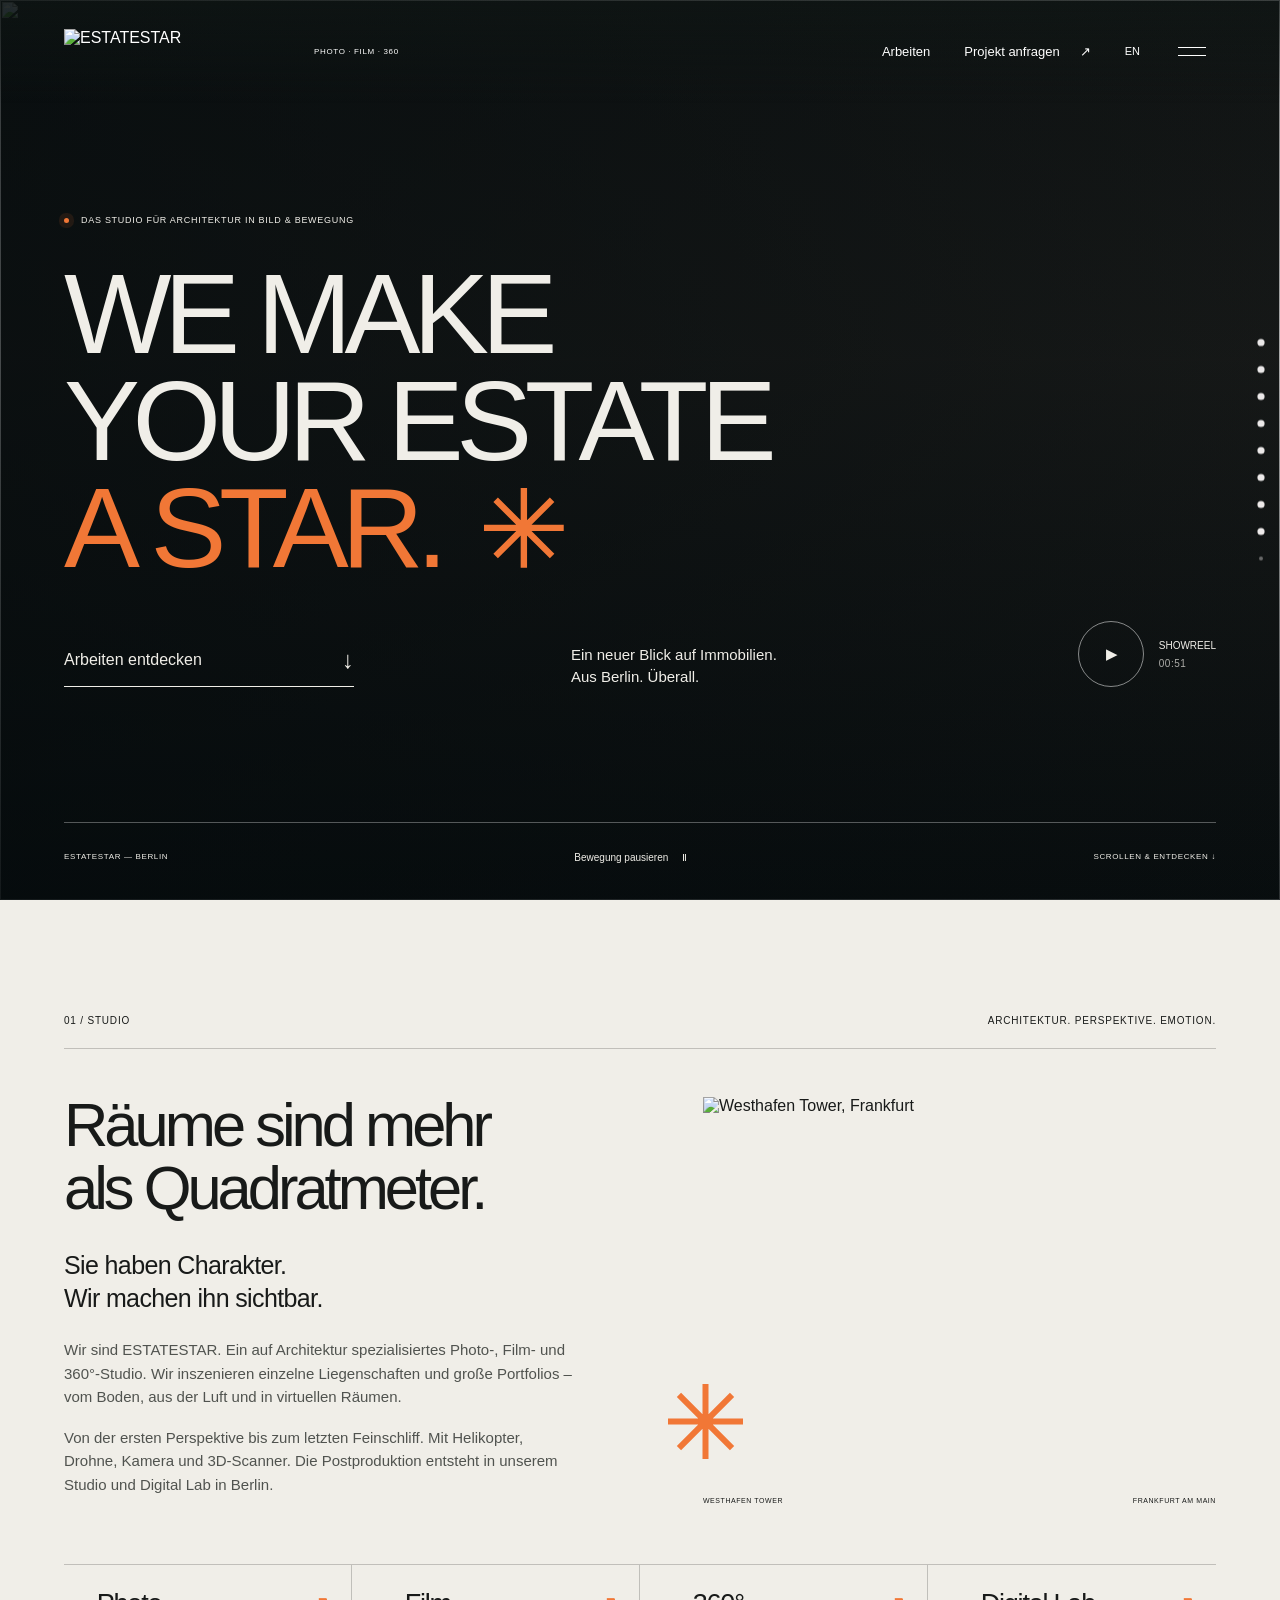
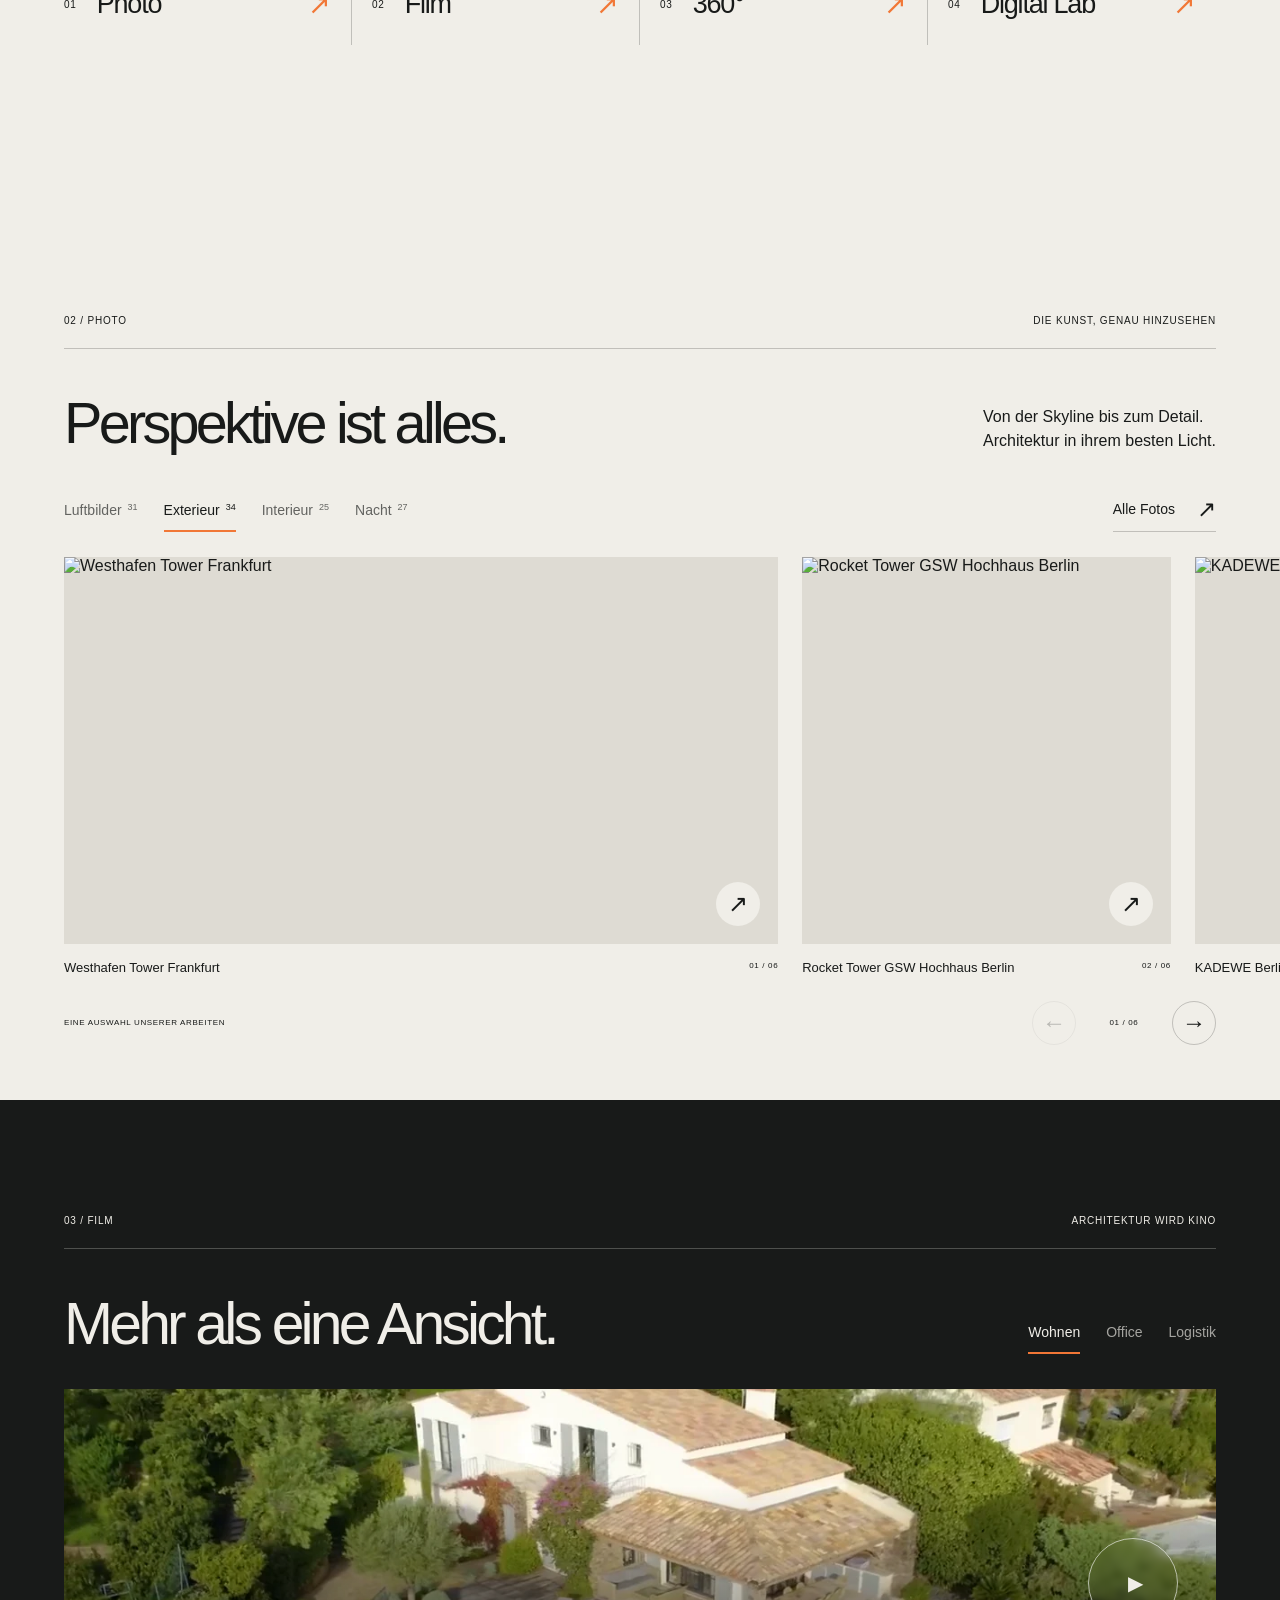
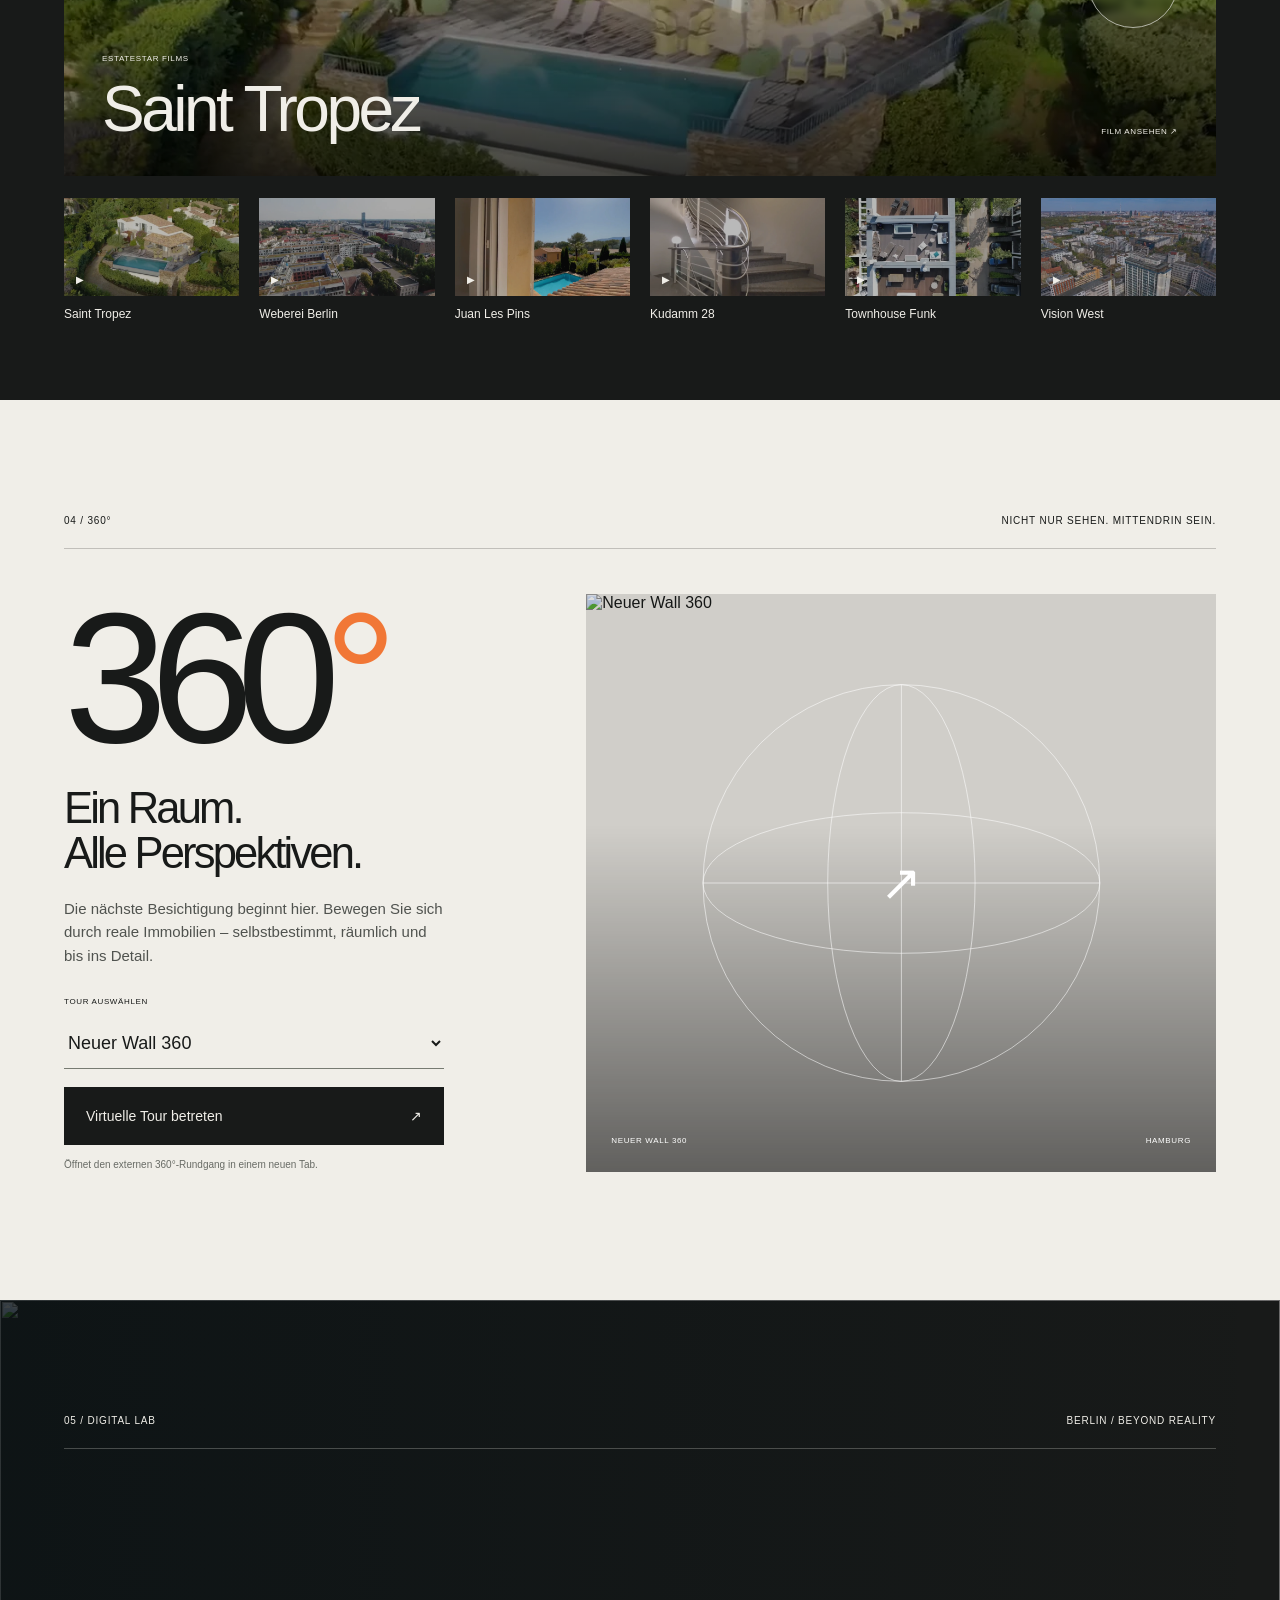
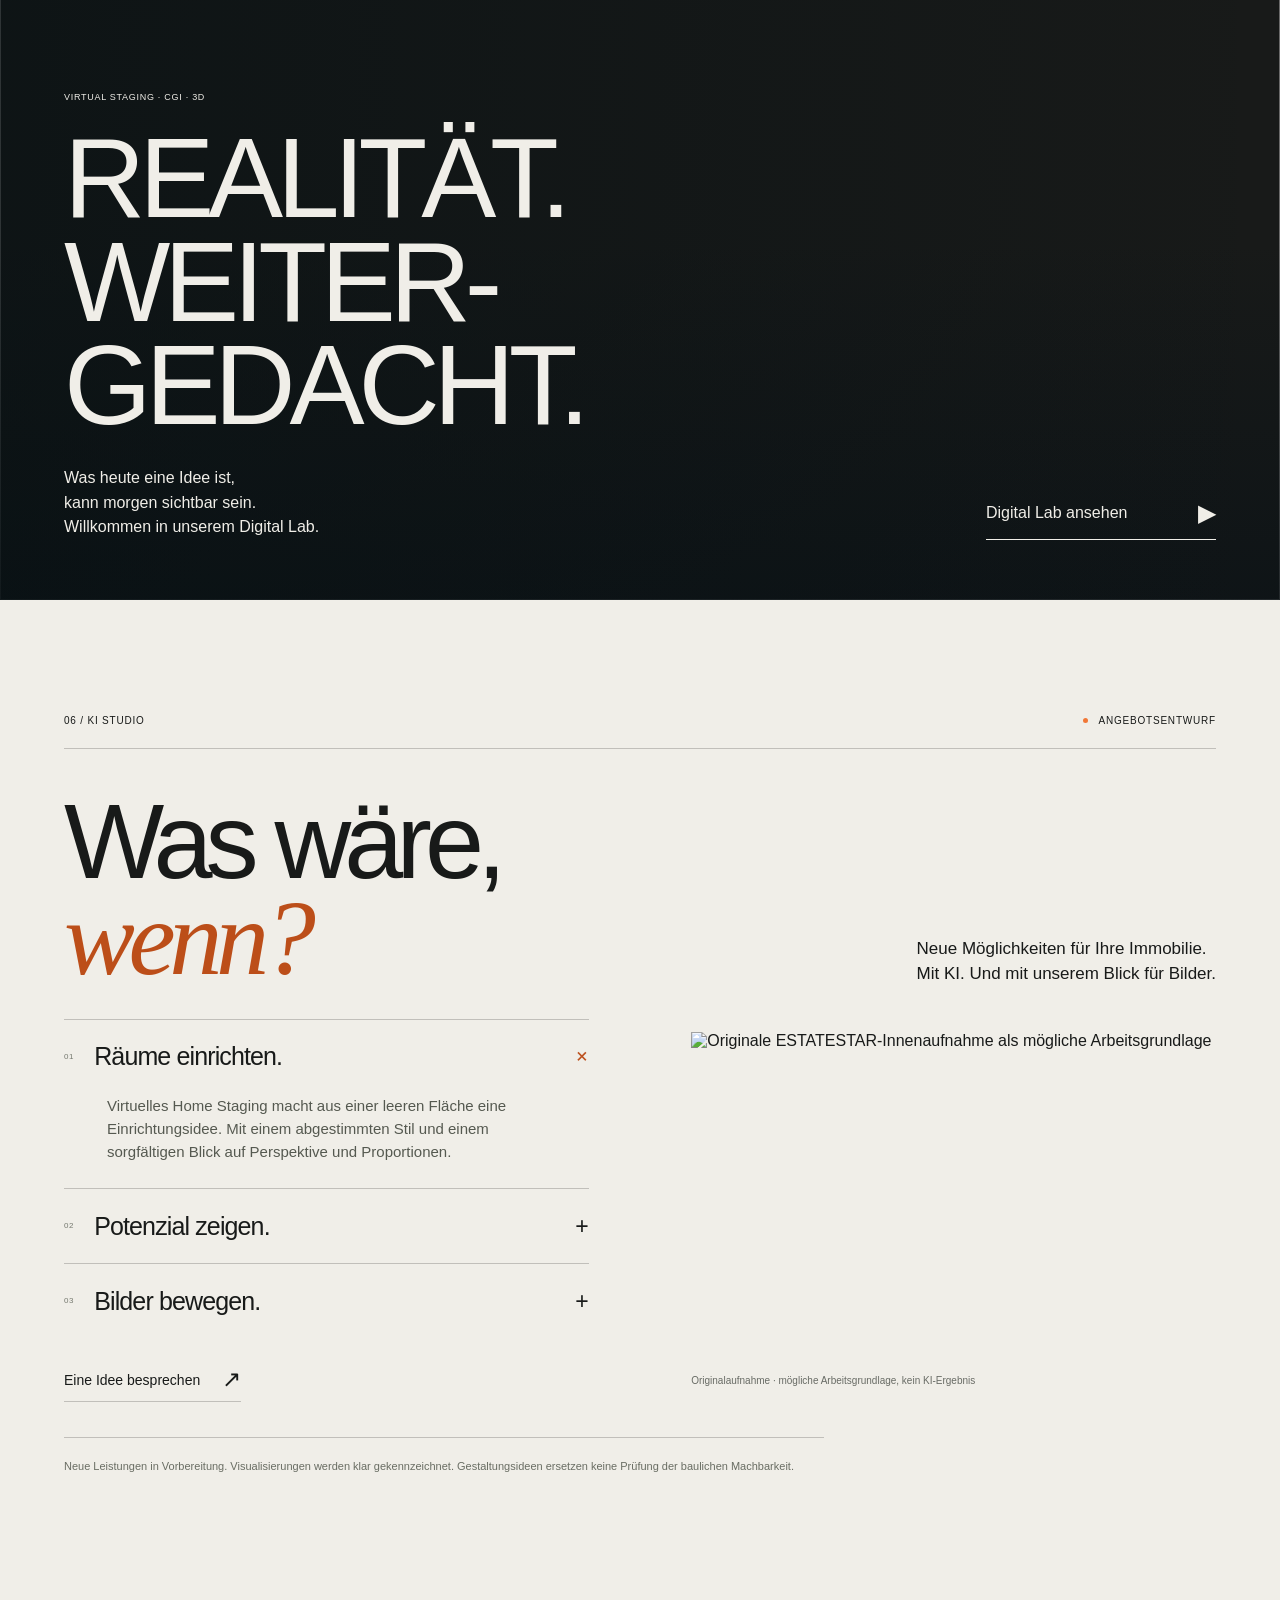
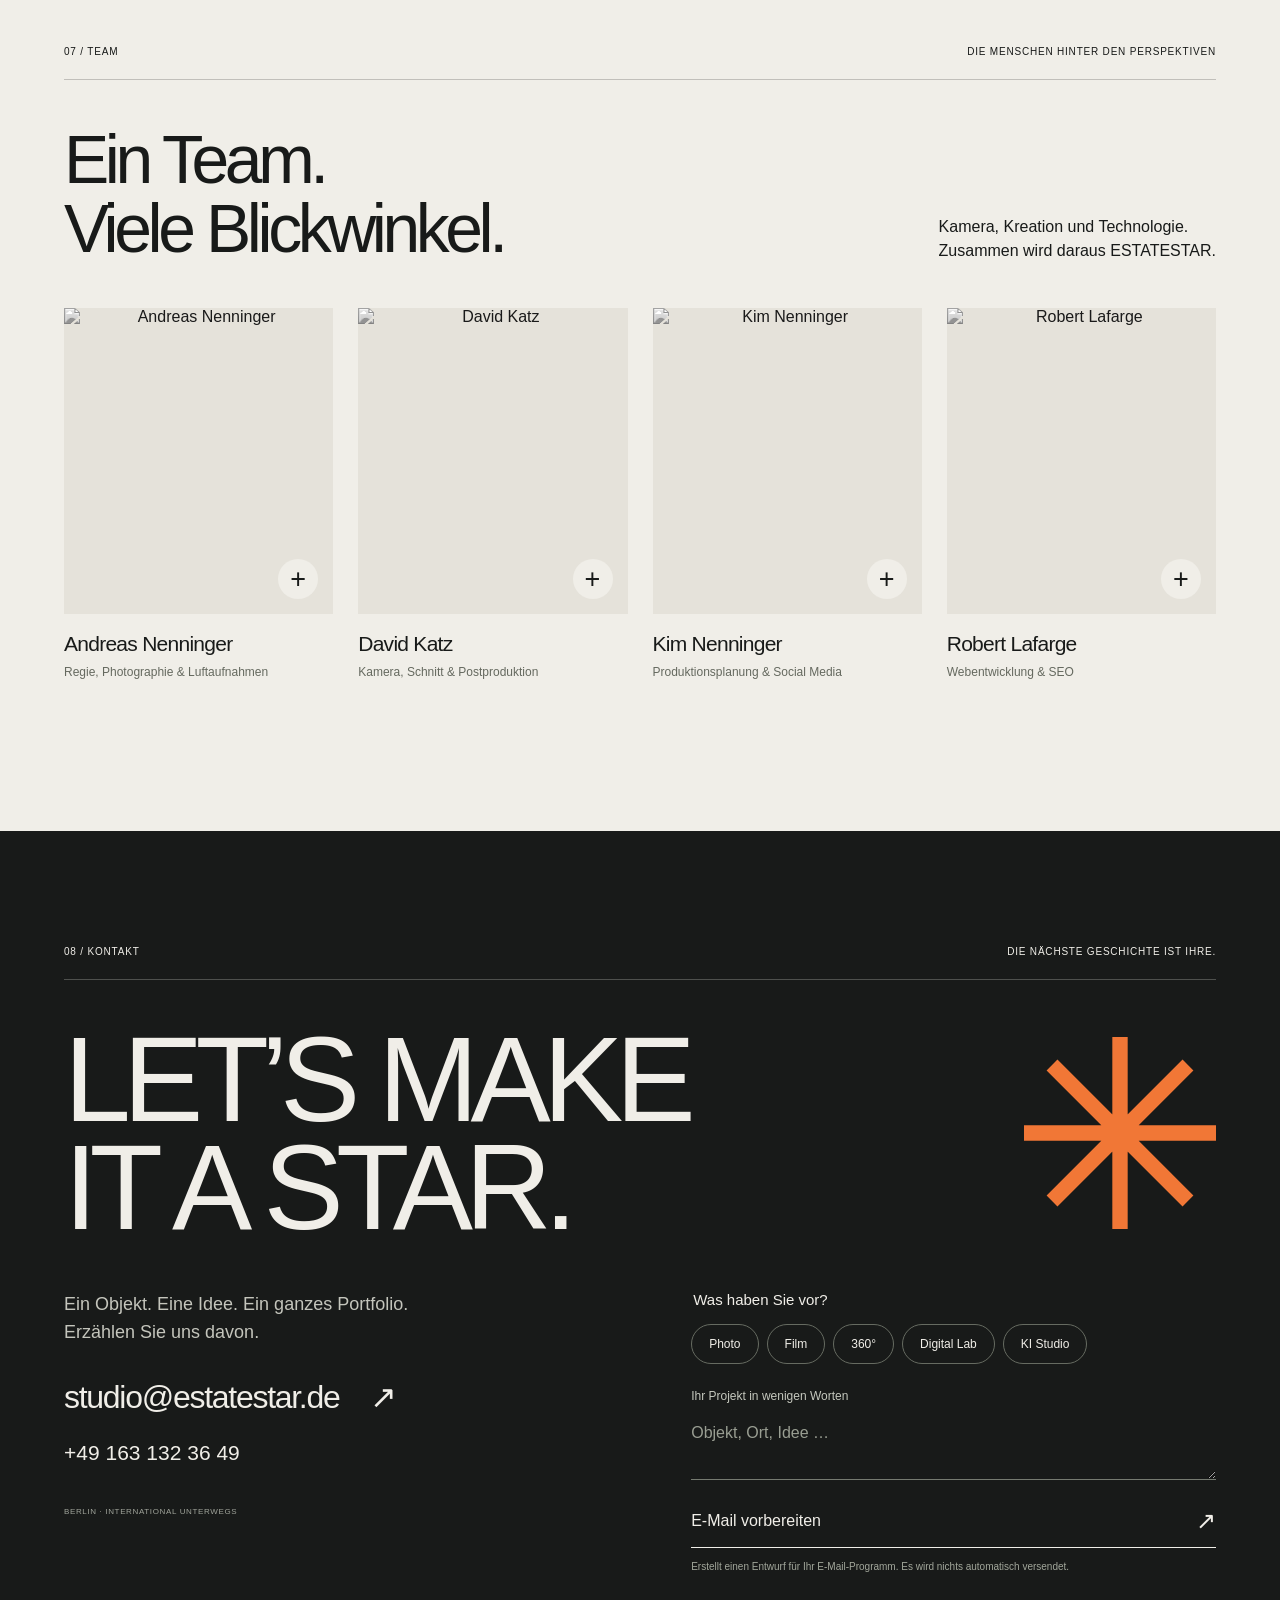
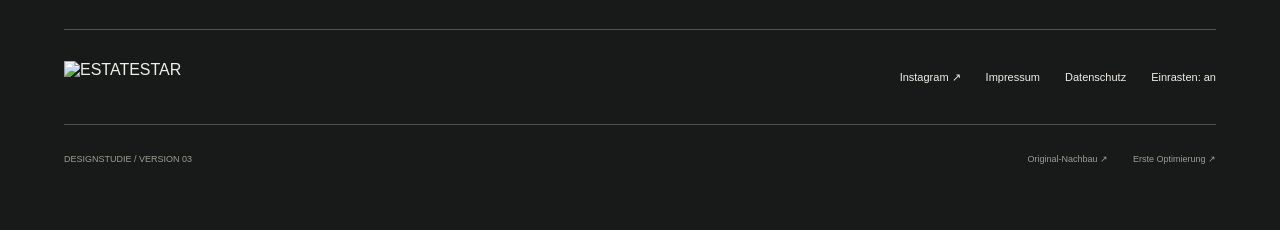
==== index.html @ 54d5b55d "Create independent cinematic ESTATESTAR experience with complete portfolio" ====
<!doctype html>
<html lang="de" data-snap="on"><head><meta charset="utf-8"><meta name="viewport" content="width=device-width,initial-scale=1"><meta name="color-scheme" content="light dark"><meta name="robots" content="noindex,nofollow">
<title>ESTATESTAR — Photo. Film. 360. Digital Lab.</title><meta name="description" content="Architektur sichtbar machen. ESTATESTAR: Photographie, Immobilienfilme, virtuelle Touren und Digital Lab aus Berlin."/>
<meta property="og:title" content="ESTATESTAR — We make your estate a star."><meta property="og:image" content="https://davidkatz2305.github.io/estatestar-preview/assets/01-Rocket-Tower-Konferenzraum-GSW-Hochhaus-Architektur-Innen-Immobilie-Foto-Berlin-Desktop.webp"><link rel="icon" href="./favicon.svg" type="image/svg+xml"><link rel="stylesheet" href="./styles.css"><script src="./app.js" defer></script></head>
<body><a class="skip" href="#main">Zum Inhalt</a>
<header class="site-header"><a class="brand" href="#home" aria-label="ESTATESTAR – Startseite"><img src="/estatestar-preview/assets/Estatestar-final-logo-horizontal-weiss22.webp" alt="ESTATESTAR" width="1367" height="300"></a><span class="header-tag mono">PHOTO · FILM · 360</span><nav aria-label="Hauptnavigation" class="header-nav"><a href="#photo">Arbeiten</a><a href="#contact">Projekt anfragen <span aria-hidden="true">↗</span></a><a class="language" href="./en/" lang="en">EN</a><button type="button" class="menu-button" aria-haspopup="dialog" aria-controls="navigation" aria-label="Menü öffnen"><span></span><span></span></button></nav></header>
<main id="main">
<section class="chapter hero dark" id="home" aria-labelledby="hero-title" data-label="Intro"><div class="hero-media"><img class="hero-poster" src="/estatestar-preview/assets/01-Rocket-Tower-Konferenzraum-GSW-Hochhaus-Architektur-Innen-Immobilie-Foto-Berlin-Desktop.webp" alt="" fetchpriority="high" width="1920" height="1080"><video class="ambient" data-desktop="/estatestar-preview/assets/Estatestar-Showreel-Immobilienvideo-Immobilie-Foto-Film-360-16x9_Comp.mp4" data-mobile="/estatestar-preview/assets/Estatestar-Showreel-Immobilienvideo-Immobilie-Foto-Film-360-9x16_Comp.mp4" poster="/estatestar-preview/assets/01-Rocket-Tower-Konferenzraum-GSW-Hochhaus-Architektur-Innen-Immobilie-Foto-Berlin-Desktop.webp" muted loop playsinline preload="none" aria-hidden="true"></video></div><div class="hero-shade"></div>
<div class="hero-content"><p class="eyebrow"><span class="status-dot"></span> DAS STUDIO FÜR ARCHITEKTUR IN BILD & BEWEGUNG</p><h1 id="hero-title"><span>WE MAKE</span><span>YOUR ESTATE</span><span class="hero-last">A STAR.<svg class="star-mark" viewBox="0 0 100 100" aria-hidden="true"><path d="M50 0v100M0 50h100M14.6 14.6l70.8 70.8M14.6 85.4l70.8-70.8" fill="none" stroke="currentColor" stroke-width="8"/></svg></span></h1><div class="hero-bottom"><a class="line-link" href="#photo">Arbeiten entdecken <span aria-hidden="true">↓</span></a><p>Ein neuer Blick auf Immobilien.<br>Aus Berlin. Überall.</p><button type="button" class="showreel" data-video="/estatestar-preview/assets/Estatestar-Showreel-Immobilienvideo-Immobilie-Foto-Film-360-16x9_Comp.mp4" data-title="ESTATESTAR Showreel"><span class="play-small" aria-hidden="true">▶</span><span>SHOWREEL <small>00:51</small></span></button></div></div>
<div class="hero-foot mono"><span>ESTATESTAR — BERLIN</span><button type="button" class="motion-toggle" aria-pressed="false">Bewegung pausieren <span aria-hidden="true">Ⅱ</span></button><a href="#studio">SCROLLEN & ENTDECKEN ↓</a></div></section>

<section class="chapter studio light" id="studio" aria-labelledby="studio-title" data-label="Studio"><div class="section-top mono"><span>01 / STUDIO</span><span>ARCHITEKTUR. PERSPEKTIVE. EMOTION.</span></div><div class="studio-layout"><div class="studio-copy"><h2 id="studio-title">Räume sind mehr<br>als Quadratmeter.</h2><p class="lead">Sie haben Charakter.<br>Wir machen ihn sichtbar.</p><p>Wir sind ESTATESTAR. Ein auf Architektur spezialisiertes Photo-, Film- und 360°-Studio. Wir inszenieren einzelne Liegenschaften und große Portfolios – vom Boden, aus der Luft und in virtuellen Räumen.</p><p>Von der ersten Perspektive bis zum letzten Feinschliff. Mit Helikopter, Drohne, Kamera und 3D-Scanner. Die Postproduktion entsteht in unserem Studio und Digital Lab in Berlin.</p></div><figure class="studio-image"><img src="/estatestar-preview/assets/03-Westhafen-Tower-Immofoto-Frankfurt-Desktop.webp" alt="Westhafen Tower, Frankfurt" loading="lazy" width="1200" height="900"><figcaption class="mono"><span>WESTHAFEN TOWER</span><span>FRANKFURT AM MAIN</span></figcaption><span class="image-corner" aria-hidden="true"><svg class="star-mark" viewBox="0 0 100 100" aria-hidden="true"><path d="M50 0v100M0 50h100M14.6 14.6l70.8 70.8M14.6 85.4l70.8-70.8" fill="none" stroke="currentColor" stroke-width="8"/></svg></span></figure></div><div class="service-index"><a href="#photo"><span class="mono">01</span><span>Photo</span><span aria-hidden="true">↗</span></a><a href="#film"><span class="mono">02</span><span>Film</span><span aria-hidden="true">↗</span></a><a href="#tour"><span class="mono">03</span><span>360°</span><span aria-hidden="true">↗</span></a><a href="#digital-lab"><span class="mono">04</span><span>Digital Lab</span><span aria-hidden="true">↗</span></a></div></section>

<section class="chapter photo light" id="photo" aria-labelledby="photo-title" data-label="Photo"><div class="section-top mono"><span>02 / PHOTO</span><span>DIE KUNST, GENAU HINZUSEHEN</span></div><div class="section-heading"><h2 id="photo-title">Perspektive ist alles.</h2><p>Von der Skyline bis zum Detail.<br>Architektur in ihrem besten Licht.</p></div><div class="photo-toolbar"><div class="filters" role="group" aria-label="Fotokategorie"><button type="button" data-photo-filter="luftbilder" aria-pressed="false">Luftbilder<sup>31</sup></button><button type="button" data-photo-filter="exterieur" aria-pressed="true">Exterieur<sup>34</sup></button><button type="button" data-photo-filter="interieur" aria-pressed="false">Interieur<sup>25</sup></button><button type="button" data-photo-filter="nacht" aria-pressed="false">Nacht<sup>27</sup></button></div><a class="all-photos text-link" href="./exterieur/" data-routes='{"luftbilder": "./luftaufnahmen/", "exterieur": "./exterieur/", "interieur": "./interieur/", "nacht": "./nachtaufnahmen/"}'>Alle Fotos <span aria-hidden="true">↗</span></a></div><div class="photo-rail" aria-label="Fotoprojekte – seitlich blättern"><a class="photo-card" data-category="exterieur" href="./exterieur/#sec3" >
              <div class="photo-frame"><img src="/estatestar-preview/assets/03-Westhafen-Tower-Immofoto-Frankfurt-Desktop.webp" alt="Westhafen Tower Frankfurt" loading="lazy" decoding="async" width="1200" height="850"><span class="image-arrow" aria-hidden="true">↗</span></div>
              <div class="photo-caption"><span>Westhafen Tower Frankfurt</span><span class="mono">01 / 06</span></div></a><a class="photo-card" data-category="exterieur" href="./exterieur/#sec6" >
              <div class="photo-frame"><img src="/estatestar-preview/assets/06-Rocket-Tower-GSW-Hochhaus-Immobilienfotografie-Berlin-Architektur-Immobilie-Foto-Desktop.webp" alt="Rocket Tower GSW Hochhaus Berlin" loading="lazy" decoding="async" width="1200" height="850"><span class="image-arrow" aria-hidden="true">↗</span></div>
              <div class="photo-caption"><span>Rocket Tower GSW Hochhaus Berlin</span><span class="mono">02 / 06</span></div></a><a class="photo-card" data-category="exterieur" href="./exterieur/#sec1" >
              <div class="photo-frame"><img src="/estatestar-preview/assets/01-KDW-KaDeWe-Berlin-Tauentzien-Architektur-Immobilie-Foto-Desktop.webp" alt="KADEWE Berlin" loading="lazy" decoding="async" width="1200" height="850"><span class="image-arrow" aria-hidden="true">↗</span></div>
              <div class="photo-caption"><span>KADEWE Berlin</span><span class="mono">03 / 06</span></div></a><a class="photo-card" data-category="exterieur" href="./exterieur/#sec2" >
              <div class="photo-frame"><img src="/estatestar-preview/assets/02-Kudamm-12-Berlin-City-West-Architektur-Immobilie-Foto-Desktop.webp" alt="Kudamm 12 Berlin" loading="lazy" decoding="async" width="1200" height="850"><span class="image-arrow" aria-hidden="true">↗</span></div>
              <div class="photo-caption"><span>Kudamm 12 Berlin</span><span class="mono">04 / 06</span></div></a><a class="photo-card" data-category="exterieur" href="./exterieur/#sec4" >
              <div class="photo-frame"><img src="/estatestar-preview/assets/04-KDW-KaDeWe-Berlin-Tauentzien-Nacht-Architektur-Immobilie-Foto-Desktop.webp" alt="KADEWE Nacht" loading="lazy" decoding="async" width="1200" height="850"><span class="image-arrow" aria-hidden="true">↗</span></div>
              <div class="photo-caption"><span>KADEWE Nacht</span><span class="mono">05 / 06</span></div></a><a class="photo-card" data-category="exterieur" href="./exterieur/#sec5" >
              <div class="photo-frame"><img src="/estatestar-preview/assets/05-Villa-New-York-upstate-Immobilie-Architektur-Immobilie-Foto-Desktop.webp" alt="Villa New York" loading="lazy" decoding="async" width="1200" height="850"><span class="image-arrow" aria-hidden="true">↗</span></div>
              <div class="photo-caption"><span>Villa New York</span><span class="mono">06 / 06</span></div></a><a class="photo-card" data-category="luftbilder" href="./luftaufnahmen/#sec1" hidden>
              <div class="photo-frame"><img src="/estatestar-preview/assets/01-Helikopter-Luftbild-Allianz-Arena-Munich-Desktop-Architektur-Fotografie-Immobilie.webp" alt="Allianz Arena" loading="lazy" decoding="async" width="1200" height="850"><span class="image-arrow" aria-hidden="true">↗</span></div>
              <div class="photo-caption"><span>Allianz Arena</span><span class="mono">01 / 06</span></div></a><a class="photo-card" data-category="luftbilder" href="./luftaufnahmen/#sec2" hidden>
              <div class="photo-frame"><img src="/estatestar-preview/assets/02-Drohnenfoto-Las-Vegas-Louis-Vuitton-Architektur-Fotografie-Immobilie-Desktop.webp" alt="Louis Vuitton Las Vegas" loading="lazy" decoding="async" width="1200" height="850"><span class="image-arrow" aria-hidden="true">↗</span></div>
              <div class="photo-caption"><span>Louis Vuitton Las Vegas</span><span class="mono">02 / 06</span></div></a><a class="photo-card" data-category="luftbilder" href="./luftaufnahmen/#sec3" hidden>
              <div class="photo-frame"><img src="/estatestar-preview/assets/03-Drohnenfoto-Deutsche-Bank-Frankfurt-Architektur-Fotografie-Immobilie-Desktop.webp" alt="Drohnenfoto Deutsche Bank FFM" loading="lazy" decoding="async" width="1200" height="850"><span class="image-arrow" aria-hidden="true">↗</span></div>
              <div class="photo-caption"><span>Drohnenfoto Deutsche Bank FFM</span><span class="mono">03 / 06</span></div></a><a class="photo-card" data-category="luftbilder" href="./luftaufnahmen/#sec4" hidden>
              <div class="photo-frame"><img src="/estatestar-preview/assets/04-Luftbild-Berlin-Spreebogen-Regierungsviertel-Architektur-Fotografie-Immobilie-Desktop.webp" alt="Berlin Spreebogen" loading="lazy" decoding="async" width="1200" height="850"><span class="image-arrow" aria-hidden="true">↗</span></div>
              <div class="photo-caption"><span>Berlin Spreebogen</span><span class="mono">04 / 06</span></div></a><a class="photo-card" data-category="luftbilder" href="./luftaufnahmen/#sec5" hidden>
              <div class="photo-frame"><img src="/estatestar-preview/assets/05-Nachtaufnahme-Westend1-Frankfurt-Architektur-Fotografie-Immobilie-Desktop.webp" alt="Westend Frankfurt" loading="lazy" decoding="async" width="1200" height="850"><span class="image-arrow" aria-hidden="true">↗</span></div>
              <div class="photo-caption"><span>Westend Frankfurt</span><span class="mono">05 / 06</span></div></a><a class="photo-card" data-category="luftbilder" href="./luftaufnahmen/#sec6" hidden>
              <div class="photo-frame"><img src="/estatestar-preview/assets/06-Luftbild-BMW-Welt-Munich-Architektur-Fotografie-Immobilie-Desktop.webp" alt="BMW Welt München" loading="lazy" decoding="async" width="1200" height="850"><span class="image-arrow" aria-hidden="true">↗</span></div>
              <div class="photo-caption"><span>BMW Welt München</span><span class="mono">06 / 06</span></div></a><a class="photo-card" data-category="interieur" href="./interieur/#sec1" hidden>
              <div class="photo-frame"><img src="/estatestar-preview/assets/01-Rocket-Tower-Konferenzraum-GSW-Hochhaus-Architektur-Innen-Immobilie-Foto-Berlin-Desktop.webp" alt="Rocket Tower GSW Konferenzraum Berlin" loading="lazy" decoding="async" width="1200" height="850"><span class="image-arrow" aria-hidden="true">↗</span></div>
              <div class="photo-caption"><span>Rocket Tower GSW Konferenzraum Berlin</span><span class="mono">01 / 06</span></div></a><a class="photo-card" data-category="interieur" href="./interieur/#sec2" hidden>
              <div class="photo-frame"><img src="/estatestar-preview/assets/02-Stilwerk-Duesseldorf-Innenhof-Architektur-Innen-Immobilie-Foto-Desktop.webp" alt="Stilwerk Düsseldorf Innenhof" loading="lazy" decoding="async" width="1200" height="850"><span class="image-arrow" aria-hidden="true">↗</span></div>
              <div class="photo-caption"><span>Stilwerk Düsseldorf Innenhof</span><span class="mono">02 / 06</span></div></a><a class="photo-card" data-category="interieur" href="./interieur/#sec3" hidden>
              <div class="photo-frame"><img src="/estatestar-preview/assets/03-Luxus-Townhouse-Berlin-Wohnzimmer-Esszimmer-Architektur-Innen-Immobilie-Foto-Desktop.webp" alt="Luxus-Townhouse Berlin" loading="lazy" decoding="async" width="1200" height="850"><span class="image-arrow" aria-hidden="true">↗</span></div>
              <div class="photo-caption"><span>Luxus-Townhouse Berlin</span><span class="mono">03 / 06</span></div></a><a class="photo-card" data-category="interieur" href="./interieur/#sec4" hidden>
              <div class="photo-frame"><img src="/estatestar-preview/assets/04-Kudamm-64-Treppenhaus-Berlin-Architektur-Innen-Immobilie-Foto-Desktop.webp" alt="Kudamm 46 Treppenhaus Berlin" loading="lazy" decoding="async" width="1200" height="850"><span class="image-arrow" aria-hidden="true">↗</span></div>
              <div class="photo-caption"><span>Kudamm 46 Treppenhaus Berlin</span><span class="mono">04 / 06</span></div></a><a class="photo-card" data-category="interieur" href="./interieur/#sec5" hidden>
              <div class="photo-frame"><img src="/estatestar-preview/assets/05-Columbia-Theater-Berlin-Stage-Lichtspiel-Architektur-Innen-Immobilie-Foto-Desktop.webp" alt="Columbia Theater Berlin" loading="lazy" decoding="async" width="1200" height="850"><span class="image-arrow" aria-hidden="true">↗</span></div>
              <div class="photo-caption"><span>Columbia Theater Berlin</span><span class="mono">05 / 06</span></div></a><a class="photo-card" data-category="interieur" href="./interieur/#sec6" hidden>
              <div class="photo-frame"><img src="/estatestar-preview/assets/06-ECE-Nova-Eventis-Tunnel-Architektur-Innen-Immobilie-Foto-Desktop.webp" alt="ECE Nova Eventis-Tunnel" loading="lazy" decoding="async" width="1200" height="850"><span class="image-arrow" aria-hidden="true">↗</span></div>
              <div class="photo-caption"><span>ECE Nova Eventis-Tunnel</span><span class="mono">06 / 06</span></div></a><a class="photo-card" data-category="nacht" href="./nachtaufnahmen/#sec1" hidden>
              <div class="photo-frame"><img src="/estatestar-preview/assets/01-Berlin-Fernsehturm-Alexanderplatz-bei-Nacht-Architektur-Foto-Immobilie-Desktop.webp" alt="Berlin Alexanderplatz Fernsehturm" loading="lazy" decoding="async" width="1200" height="850"><span class="image-arrow" aria-hidden="true">↗</span></div>
              <div class="photo-caption"><span>Berlin Alexanderplatz Fernsehturm</span><span class="mono">01 / 06</span></div></a><a class="photo-card" data-category="nacht" href="./nachtaufnahmen/#sec2" hidden>
              <div class="photo-frame"><img src="/estatestar-preview/assets/02-Mercedes-Museum-Stutgart-Nachtaufnahme-Architektur-Foto-Immobilie-Desktop.webp" alt="Mercedes Museum Stuttgart" loading="lazy" decoding="async" width="1200" height="850"><span class="image-arrow" aria-hidden="true">↗</span></div>
              <div class="photo-caption"><span>Mercedes Museum Stuttgart</span><span class="mono">02 / 06</span></div></a><a class="photo-card" data-category="nacht" href="./nachtaufnahmen/#sec3" hidden>
              <div class="photo-frame"><img src="/estatestar-preview/assets/03-Skyline-Frankfurt-Nachtaufnahme-Oper-Opernturm-Architektur-Foto-Immobilie-Desktop.webp" alt="Skyline Frankfurt am Main Nachtaufnahme" loading="lazy" decoding="async" width="1200" height="850"><span class="image-arrow" aria-hidden="true">↗</span></div>
              <div class="photo-caption"><span>Skyline Frankfurt am Main Nachtaufnahme</span><span class="mono">03 / 06</span></div></a><a class="photo-card" data-category="nacht" href="./nachtaufnahmen/#sec4" hidden>
              <div class="photo-frame"><img src="/estatestar-preview/assets/04-Berlin-Gedaechtniskirche-Breitscheidplatz-Upper-West-Waldorf-Astoria-Panorama-Architektur-Foto-Immobilie-Desktop.webp" alt="Berlin Breitscheidplatz Gedächtniskirche" loading="lazy" decoding="async" width="1200" height="850"><span class="image-arrow" aria-hidden="true">↗</span></div>
              <div class="photo-caption"><span>Berlin Breitscheidplatz Gedächtniskirche</span><span class="mono">04 / 06</span></div></a><a class="photo-card" data-category="nacht" href="./nachtaufnahmen/#sec5" hidden>
              <div class="photo-frame"><img src="/estatestar-preview/assets/05-SAP-Berlin-Hackescher-Markt-blue-hour-Architektur-Foto-Immobilie-Desktop.webp" alt="Berlin Hackescher Markt SAP" loading="lazy" decoding="async" width="1200" height="850"><span class="image-arrow" aria-hidden="true">↗</span></div>
              <div class="photo-caption"><span>Berlin Hackescher Markt SAP</span><span class="mono">05 / 06</span></div></a><a class="photo-card" data-category="nacht" href="./nachtaufnahmen/#sec6" hidden>
              <div class="photo-frame"><img src="/estatestar-preview/assets/06-KDW-KaDeWe-bei-Nacht-Tauentzien-Wittenbergplatz-Berlin-Architektur-Foto-Immobilie-Desktop.webp" alt="Berlin KADEWE" loading="lazy" decoding="async" width="1200" height="850"><span class="image-arrow" aria-hidden="true">↗</span></div>
              <div class="photo-caption"><span>Berlin KADEWE</span><span class="mono">06 / 06</span></div></a></div><div class="rail-footer"><span class="mono">EINE AUSWAHL UNSERER ARBEITEN</span><div class="rail-controls"><button type="button" data-rail="prev" aria-label="Vorheriges Fotoprojekt">←</button><span class="photo-counter mono" aria-live="polite">01 / 06</span><button type="button" data-rail="next" aria-label="Nächstes Fotoprojekt">→</button></div></div><noscript><p>Alle Fotogalerien: <a href="./luftaufnahmen/">Luftbilder</a> <a href="./exterieur/">Exterieur</a> <a href="./interieur/">Interieur</a> <a href="./nachtaufnahmen/">Nacht</a> </p></noscript></section>

<section class="chapter film dark" id="film" aria-labelledby="film-title" data-label="Film"><div class="section-top mono"><span>03 / FILM</span><span>ARCHITEKTUR WIRD KINO</span></div><div class="section-heading"><h2 id="film-title">Mehr als eine Ansicht.</h2><div class="filters film-filters" role="group" aria-label="Filmkategorie"><button type="button" data-film-filter="wohnen" aria-pressed="true">Wohnen</button><button type="button" data-film-filter="office" aria-pressed="false">Office</button><button type="button" data-film-filter="logistik" aria-pressed="false">Logistik</button></div></div><button type="button" class="film-stage" data-video="/estatestar-preview/assets/Saint-Tropez-Immobilienvideo-Urlaub-Frankreich-Ferienwohnung-Villa_Comp.mp4" data-title="Saint Tropez" aria-label="Saint Tropez – Film ansehen"><img src="./posters/film-37.webp" alt="" loading="lazy" width="1600" height="900"><span class="film-stage-shade"></span><span class="film-stage-info"><span class="mono">ESTATESTAR FILMS</span><span class="film-stage-title">Saint Tropez</span></span><span class="play-ring" aria-hidden="true">▶</span><span class="film-watch mono">FILM ANSEHEN ↗</span></button><div class="film-strip" aria-label="Weitere Filme"><button class="film-thumb" type="button" data-film-category="office" data-video="/estatestar-preview/assets/Neuer-Wall-Film-Office-Buero-Immobilienvideo_Comp.mp4" data-title="Neuer Wall" hidden aria-label="Neuer Wall – Film ansehen"><span class="film-thumb-image"><img src="./posters/film-25.webp" alt="" loading="lazy" width="360" height="220"><span aria-hidden="true">▶</span></span><span>Neuer Wall</span></button><button class="film-thumb" type="button" data-film-category="office" data-video="/estatestar-preview/assets/HH-Hohe-Bleichen-17-Immobilienfilm-Immovideo-Video-Office-Buero_Comp.mp4" data-title="Hohe Bleiche" hidden aria-label="Hohe Bleiche – Film ansehen"><span class="film-thumb-image"><img src="./posters/film-26.webp" alt="" loading="lazy" width="360" height="220"><span aria-hidden="true">▶</span></span><span>Hohe Bleiche</span></button><button class="film-thumb" type="button" data-film-category="office" data-video="/estatestar-preview/assets/Kudamm-28-Immobilienvideo-Film-Video-Berlin-Office-Wohnung-Wohnungsrundgang_Comp.mp4" data-title="Kudamm28" hidden aria-label="Kudamm28 – Film ansehen"><span class="film-thumb-image"><img src="./posters/film-27.webp" alt="" loading="lazy" width="360" height="220"><span aria-hidden="true">▶</span></span><span>Kudamm28</span></button><button class="film-thumb" type="button" data-film-category="office" data-video="/estatestar-preview/assets/Pariser-Platz.-Office-Bueroraeumlichkeiten-Film-Video-Immobilienfilmmp4_Comp.mp4" data-title="Palais Pariser Platz" hidden aria-label="Palais Pariser Platz – Film ansehen"><span class="film-thumb-image"><img src="./posters/film-28.webp" alt="" loading="lazy" width="360" height="220"><span aria-hidden="true">▶</span></span><span>Palais Pariser Platz</span></button><button class="film-thumb" type="button" data-film-category="office" data-video="/estatestar-preview/assets/Kudamm-188189-Immobilienvideo-Film-Office-Ladenflaeche-Film-Video-Store_Comp.mp4" data-title="Kudamm 188" hidden aria-label="Kudamm 188 – Film ansehen"><span class="film-thumb-image"><img src="./posters/film-29.webp" alt="" loading="lazy" width="360" height="220"><span aria-hidden="true">▶</span></span><span>Kudamm 188</span></button><button class="film-thumb" type="button" data-film-category="office" data-video="/estatestar-preview/assets/Umspannwerke-Kreuzberg_1.mp4" data-title="Umspannwerk" hidden aria-label="Umspannwerk – Film ansehen"><span class="film-thumb-image"><img src="./posters/film-30.webp" alt="" loading="lazy" width="360" height="220"><span aria-hidden="true">▶</span></span><span>Umspannwerk</span></button><button class="film-thumb" type="button" data-film-category="logistik" data-video="/estatestar-preview/assets/Fritzlar-Immobilienfilm-Logistikhalle-Logistikflaeche-Film-Video_Comp.mp4" data-title="Fritzlar Logistikhalle" hidden aria-label="Fritzlar Logistikhalle – Film ansehen"><span class="film-thumb-image"><img src="./posters/film-31.webp" alt="" loading="lazy" width="360" height="220"><span aria-hidden="true">▶</span></span><span>Fritzlar Logistikhalle</span></button><button class="film-thumb" type="button" data-film-category="logistik" data-video="/estatestar-preview/assets/Airpark-Grossbeeren-Logistikhalle-Drohnenaufnahmen-Drohne-Immobilienvideo-Videorundgang_Comp.mp4" data-title="Airpark Berlin" hidden aria-label="Airpark Berlin – Film ansehen"><span class="film-thumb-image"><img src="./posters/film-32.webp" alt="" loading="lazy" width="360" height="220"><span aria-hidden="true">▶</span></span><span>Airpark Berlin</span></button><button class="film-thumb" type="button" data-film-category="logistik" data-video="/estatestar-preview/assets/Walsrode-Immobilienvideo-Film-Logistik-Lagerhalle-Rundgang-Tour_Comp.mp4" data-title="Walsrode" hidden aria-label="Walsrode – Film ansehen"><span class="film-thumb-image"><img src="./posters/film-33.webp" alt="" loading="lazy" width="360" height="220"><span aria-hidden="true">▶</span></span><span>Walsrode</span></button><button class="film-thumb" type="button" data-film-category="logistik" data-video="/estatestar-preview/assets/Ennigerloh-Nordring-Logistik-Immobilienfilm-Video-Videotour_Comp.mp4" data-title="Ennigerloh" hidden aria-label="Ennigerloh – Film ansehen"><span class="film-thumb-image"><img src="./posters/film-34.webp" alt="" loading="lazy" width="360" height="220"><span aria-hidden="true">▶</span></span><span>Ennigerloh</span></button><button class="film-thumb" type="button" data-film-category="logistik" data-video="/estatestar-preview/assets/Drive-Elf-Grossbeeren-Film-Logistikhalle-Rundgang-Immobilienvideo_Comp.mp4" data-title="Drive Elf" hidden aria-label="Drive Elf – Film ansehen"><span class="film-thumb-image"><img src="./posters/film-35.webp" alt="" loading="lazy" width="360" height="220"><span aria-hidden="true">▶</span></span><span>Drive Elf</span></button><button class="film-thumb" type="button" data-film-category="logistik" data-video="/estatestar-preview/assets/Nexans-Hannover-Logistik-Fabrik-Immobilienvideo_Comp.mp4" data-title="Nexans" hidden aria-label="Nexans – Film ansehen"><span class="film-thumb-image"><img src="./posters/film-36.webp" alt="" loading="lazy" width="360" height="220"><span aria-hidden="true">▶</span></span><span>Nexans</span></button><button class="film-thumb" type="button" data-film-category="wohnen" data-video="/estatestar-preview/assets/Saint-Tropez-Immobilienvideo-Urlaub-Frankreich-Ferienwohnung-Villa_Comp.mp4" data-title="Saint Tropez"  aria-label="Saint Tropez – Film ansehen"><span class="film-thumb-image"><img src="./posters/film-37.webp" alt="" loading="lazy" width="360" height="220"><span aria-hidden="true">▶</span></span><span>Saint Tropez</span></button><button class="film-thumb" type="button" data-film-category="wohnen" data-video="/estatestar-preview/assets/Weberei-Immobilienfilm-Berlin-Rundgang-Immobilienmarketing-Video_Comp.mp4" data-title="Weberei Berlin"  aria-label="Weberei Berlin – Film ansehen"><span class="film-thumb-image"><img src="./posters/film-38.webp" alt="" loading="lazy" width="360" height="220"><span aria-hidden="true">▶</span></span><span>Weberei Berlin</span></button><button class="film-thumb" type="button" data-film-category="wohnen" data-video="/estatestar-preview/assets/Juan-Les-Pins-Immobilienvideo-Villa-Wohnen-Frankreich-Ferienwohnung_Comp.mp4" data-title="Juan Les Pins"  aria-label="Juan Les Pins – Film ansehen"><span class="film-thumb-image"><img src="./posters/film-39.webp" alt="" loading="lazy" width="360" height="220"><span aria-hidden="true">▶</span></span><span>Juan Les Pins</span></button><button class="film-thumb" type="button" data-film-category="wohnen" data-video="/estatestar-preview/assets/Kudamm-28-Immobilienvideo-Film-Video-Berlin-Office-Wohnung-Wohnungsrundgang_Comp.mp4" data-title="Kudamm 28"  aria-label="Kudamm 28 – Film ansehen"><span class="film-thumb-image"><img src="./posters/film-27.webp" alt="" loading="lazy" width="360" height="220"><span aria-hidden="true">▶</span></span><span>Kudamm 28</span></button><button class="film-thumb" type="button" data-film-category="wohnen" data-video="/estatestar-preview/assets/Townhouse-Immobilienvideo-Berlin-Wohnung-Rundgang-Drohnenaufnahmen_Comp.mp4" data-title="Townhouse Funk"  aria-label="Townhouse Funk – Film ansehen"><span class="film-thumb-image"><img src="./posters/film-41.webp" alt="" loading="lazy" width="360" height="220"><span aria-hidden="true">▶</span></span><span>Townhouse Funk</span></button><button class="film-thumb" type="button" data-film-category="wohnen" data-video="/estatestar-preview/assets/Vision-West-Trailer-Immotrailer-Immobilientrailer-Projektfilm-Immobilienvideo_Comp.mp4" data-title="Vision West"  aria-label="Vision West – Film ansehen"><span class="film-thumb-image"><img src="./posters/film-42.webp" alt="" loading="lazy" width="360" height="220"><span aria-hidden="true">▶</span></span><span>Vision West</span></button></div></section>

<section class="chapter tour light" id="tour" aria-labelledby="tour-title" data-label="360°"><div class="section-top mono"><span>04 / 360°</span><span>NICHT NUR SEHEN. MITTENDRIN SEIN.</span></div><div class="tour-layout"><div class="tour-copy"><div class="big-360" aria-hidden="true">360<span>°</span></div><h2 id="tour-title">Ein Raum.<br>Alle Perspektiven.</h2><p>Die nächste Besichtigung beginnt hier. Bewegen Sie sich durch reale Immobilien – selbstbestimmt, räumlich und bis ins Detail.</p><label class="mono" for="tour-select">TOUR AUSWÄHLEN</label><select id="tour-select"><option value="tour-43">Neuer Wall 360</option><option value="tour-44">Prinzenstraße 360</option><option value="tour-45">Ohlauer 360</option><option value="tour-46">Ohlauer All 360</option><option value="tour-47">Goerzwerk Club</option><option value="tour-48">Loewe Saal</option></select><a class="button-dark tour-link" href="https://my.matterport.com/show/?m=f8sGbFC4Meq" target="_blank" rel="noopener">Virtuelle Tour betreten <span aria-hidden="true">↗</span></a><small>Öffnet den externen 360°-Rundgang in einem neuen Tab.</small></div><a class="tour-visual tour-link" href="https://my.matterport.com/show/?m=f8sGbFC4Meq" target="_blank" rel="noopener" aria-label="Neuer Wall – virtuelle Tour öffnen"><img id="tour-image" src="/estatestar-preview/assets/01-Neuer-Wall-Preview-360-Grad-Rundgang-Virtual-Tour-Office-Bueroflaeche-Virtuelle-Besichtigung-Matterport.webp" alt="Neuer Wall 360" loading="lazy" width="1200" height="900"><span class="tour-vignette"></span><svg class="orbit" viewBox="0 0 500 500" aria-hidden="true"><circle cx="250" cy="250" r="175"/><ellipse cx="250" cy="250" rx="175" ry="62"/><ellipse cx="250" cy="250" rx="65" ry="175"/><path d="M75 250h350M250 75v350"/></svg><span class="tour-enter" aria-hidden="true">↗</span><span class="tour-caption mono">NEUER WALL 360 <span>HAMBURG</span></span></a></div></section>

<section class="chapter lab dark" id="digital-lab" aria-labelledby="lab-title" data-label="Digital Lab"><div class="lab-media"><img src="/estatestar-preview/assets/03-Luxus-Townhouse-Berlin-Wohnzimmer-Esszimmer-Architektur-Innen-Immobilie-Foto-Desktop.webp" alt="" loading="lazy"><video class="ambient" data-desktop="/estatestar-preview/assets/Digital-Lab-Virtual-Staging-Renovation-CGI-3D-Modelling-Immobilie-Real-Estate-16x9_Comp.mp4" data-mobile="/estatestar-preview/assets/Digital-Lab-Virtual-Staging-Renovation-CGI-3D-Modelling-Immobilie-Real-Estate-9x16_Comp.mp4" poster="/estatestar-preview/assets/03-Luxus-Townhouse-Berlin-Wohnzimmer-Esszimmer-Architektur-Innen-Immobilie-Foto-Desktop.webp" muted loop playsinline preload="none" aria-hidden="true"></video></div><div class="lab-shade"></div><div class="lab-content"><div class="section-top mono"><span>05 / DIGITAL LAB</span><span>BERLIN / BEYOND REALITY</span></div><p class="eyebrow">VIRTUAL STAGING · CGI · 3D</p><h2 id="lab-title">REALITÄT.<br>WEITER-<br>GEDACHT.</h2><div class="lab-bottom"><p>Was heute eine Idee ist,<br>kann morgen sichtbar sein.<br>Willkommen in unserem Digital Lab.</p><button type="button" class="line-link" data-video="/estatestar-preview/assets/Digital-Lab-Virtual-Staging-Renovation-CGI-3D-Modelling-Immobilie-Real-Estate-16x9_Comp.mp4" data-title="ESTATESTAR Digital Lab">Digital Lab ansehen <span aria-hidden="true">▶</span></button></div></div></section>

<section class="chapter ki light" id="ki" aria-labelledby="ki-title" data-label="KI Studio"><div class="section-top mono"><span>06 / KI STUDIO</span><span class="concept-label"><i></i>ANGEBOTSENTWURF</span></div><div class="ki-heading"><h2 id="ki-title">Was wäre,<br><em>wenn?</em></h2><p>Neue Möglichkeiten für Ihre Immobilie.<br>Mit KI. Und mit unserem Blick für Bilder.</p></div><div class="ki-layout"><div class="ki-options"><details class="ki-option" data-image="/estatestar-preview/assets/03-Luxus-Townhouse-Berlin-Wohnzimmer-Esszimmer-Architektur-Innen-Immobilie-Foto-Desktop.webp" open><summary><span class="mono">01</span><h3>Räume einrichten.</h3><span class="expand" aria-hidden="true">+</span></summary><p>Virtuelles Home Staging macht aus einer leeren Fläche eine Einrichtungsidee. Mit einem abgestimmten Stil und einem sorgfältigen Blick auf Perspektive und Proportionen.</p></details><details class="ki-option" data-image="/estatestar-preview/assets/01-Rocket-Tower-Konferenzraum-GSW-Hochhaus-Architektur-Innen-Immobilie-Foto-Berlin-Desktop.webp" ><summary><span class="mono">02</span><h3>Potenzial zeigen.</h3><span class="expand" aria-hidden="true">+</span></summary><p>Materialien, Farben und neue Nutzungsideen als Renovierungsvision visualisieren. Für einen nachvollziehbaren Blick auf das, was aus einem Raum werden könnte.</p></details><details class="ki-option" data-image="/estatestar-preview/assets/02-Stilwerk-Duesseldorf-Innenhof-Architektur-Innen-Immobilie-Foto-Desktop.webp" ><summary><span class="mono">03</span><h3>Bilder bewegen.</h3><span class="expand" aria-hidden="true">+</span></summary><p>Aus bestehenden Immobilienfotos kurze Clips entwickeln. Kombiniert mit professionellem Schnitt, Typografie und einem klaren Blick für die Geschichte des Objekts.</p></details><a href="#contact" class="text-link">Eine Idee besprechen <span aria-hidden="true">↗</span></a></div><figure class="ki-image"><img id="ki-image" src="/estatestar-preview/assets/03-Luxus-Townhouse-Berlin-Wohnzimmer-Esszimmer-Architektur-Innen-Immobilie-Foto-Desktop.webp" alt="Originale ESTATESTAR-Innenaufnahme als mögliche Arbeitsgrundlage" loading="lazy" width="1200" height="850"><figcaption>Originalaufnahme · mögliche Arbeitsgrundlage, kein KI-Ergebnis</figcaption><span class="ki-cross" aria-hidden="true">+</span></figure></div><p class="ki-note">Neue Leistungen in Vorbereitung. Visualisierungen werden klar gekennzeichnet. Gestaltungsideen ersetzen keine Prüfung der baulichen Machbarkeit.</p></section>

<section class="chapter team light" id="team" aria-labelledby="team-title" data-label="Team"><div class="section-top mono"><span>07 / TEAM</span><span>DIE MENSCHEN HINTER DEN PERSPEKTIVEN</span></div><div class="section-heading"><h2 id="team-title">Ein Team.<br>Viele Blickwinkel.</h2><p>Kamera, Kreation und Technologie.<br>Zusammen wird daraus ESTATESTAR.</p></div><div class="team-grid"><article class="person"><button type="button" class="person-portrait" data-person="0" aria-label="Andreas Nenninger – Biografie lesen"><img src="/estatestar-preview/assets/ES-TEAM-Andreas.webp" alt="Andreas Nenninger" loading="lazy" width="1246" height="1305"><span class="person-plus" aria-hidden="true">+</span></button><h3>Andreas Nenninger</h3><p>Regie, Photographie &amp; Luftaufnahmen</p></article><article class="person"><button type="button" class="person-portrait" data-person="1" aria-label="David Katz – Biografie lesen"><img src="/estatestar-preview/assets/ES-TEAM-David.webp" alt="David Katz" loading="lazy" width="1246" height="1305"><span class="person-plus" aria-hidden="true">+</span></button><h3>David Katz</h3><p>Kamera, Schnitt &amp; Postproduktion</p></article><article class="person"><button type="button" class="person-portrait" data-person="2" aria-label="Kim Nenninger – Biografie lesen"><img src="/estatestar-preview/assets/ES-TEAM-Kim.webp" alt="Kim Nenninger" loading="lazy" width="1246" height="1305"><span class="person-plus" aria-hidden="true">+</span></button><h3>Kim Nenninger</h3><p>Produktionsplanung &amp; Social Media</p></article><article class="person"><button type="button" class="person-portrait" data-person="3" aria-label="Robert Lafarge – Biografie lesen"><img src="/estatestar-preview/assets/ES-TEAM-Robert.webp" alt="Robert Lafarge" loading="lazy" width="1246" height="1305"><span class="person-plus" aria-hidden="true">+</span></button><h3>Robert Lafarge</h3><p>Webentwicklung &amp; SEO</p></article></div></section>

<section class="chapter contact dark" id="contact" aria-labelledby="contact-title" data-label="Kontakt"><div class="section-top mono"><span>08 / KONTAKT</span><span>DIE NÄCHSTE GESCHICHTE IST IHRE.</span></div><div class="contact-heading"><h2 id="contact-title">LET’S MAKE<br>IT A STAR.</h2><a class="contact-star" href="mailto:studio@estatestar.de" aria-label="E-Mail an ESTATESTAR"><svg class="star-mark" viewBox="0 0 100 100" aria-hidden="true"><path d="M50 0v100M0 50h100M14.6 14.6l70.8 70.8M14.6 85.4l70.8-70.8" fill="none" stroke="currentColor" stroke-width="8"/></svg></a></div><div class="contact-grid"><div class="contact-direct"><p>Ein Objekt. Eine Idee. Ein ganzes Portfolio.<br>Erzählen Sie uns davon.</p><a href="mailto:studio@estatestar.de" class="email">studio@estatestar.de <span aria-hidden="true">↗</span></a><a href="tel:+491631323649" class="phone">+49 163 132 36 49</a><span class="mono">BERLIN · INTERNATIONAL UNTERWEGS</span></div><form id="project-form"><fieldset><legend>Was haben Sie vor?</legend><div class="service-options"><label><input type="checkbox" name="service" value="Photo"><span>Photo</span></label><label><input type="checkbox" name="service" value="Film"><span>Film</span></label><label><input type="checkbox" name="service" value="360°"><span>360°</span></label><label><input type="checkbox" name="service" value="Digital Lab"><span>Digital Lab</span></label><label><input type="checkbox" name="service" value="KI Studio"><span>KI Studio</span></label></div></fieldset><label class="brief-label" for="project-brief">Ihr Projekt in wenigen Worten</label><textarea id="project-brief" name="brief" rows="2" maxlength="2500" placeholder="Objekt, Ort, Idee …"></textarea><button type="submit" class="line-link">E-Mail vorbereiten <span aria-hidden="true">↗</span></button><p class="form-note">Erstellt einen Entwurf für Ihr E-Mail-Programm. Es wird nichts automatisch versendet.</p><div class="mail-result" hidden role="status"><a class="button-light" id="mail-draft" href="mailto:studio@estatestar.de">E-Mail-Entwurf öffnen <span aria-hidden="true">↗</span></a></div></form></div><footer><a href="#home" class="footer-brand"><img src="/estatestar-preview/assets/Estatestar-final-logo-horizontal-weiss22.webp" alt="ESTATESTAR" width="1367" height="300"></a><div class="footer-links"><a href="https://www.instagram.com/estatestar_de/" target="_blank" rel="noopener">Instagram ↗</a><a href="./impressum/">Impressum</a><a href="./datenschutz/">Datenschutz</a><button type="button" class="snap-toggle" aria-pressed="true">Einrasten: an</button></div><div class="version-links"><span>DESIGNSTUDIE / VERSION 03</span><a href="/estatestar-preview/">Original-Nachbau ↗</a><a href="/estatestar-optimiert/">Erste Optimierung ↗</a></div></footer></section>
</main>
<nav class="chapter-progress" aria-label="Kapitelnavigation"><a href="#home" data-section="home" aria-label="Intro" aria-current="location"><span>Intro</span><i></i></a><a href="#studio" data-section="studio" aria-label="Studio" ><span>Studio</span><i></i></a><a href="#photo" data-section="photo" aria-label="Photo" ><span>Photo</span><i></i></a><a href="#film" data-section="film" aria-label="Film" ><span>Film</span><i></i></a><a href="#tour" data-section="tour" aria-label="360°" ><span>360°</span><i></i></a><a href="#digital-lab" data-section="digital-lab" aria-label="Digital Lab" ><span>Digital Lab</span><i></i></a><a href="#ki" data-section="ki" aria-label="KI Studio" ><span>KI Studio</span><i></i></a><a href="#team" data-section="team" aria-label="Team" ><span>Team</span><i></i></a><a href="#contact" data-section="contact" aria-label="Kontakt" ><span>Kontakt</span><i></i></a></nav>
<dialog id="navigation" class="nav-dialog" aria-labelledby="nav-title"><div class="dialog-top"><span id="nav-title" class="mono">ESTATESTAR / ENTDECKEN</span><button type="button" data-close aria-label="Menü schließen">×</button></div><nav aria-label="Alle Kapitel"><a href="#studio"><span class="mono">01</span>Studio<span aria-hidden="true">↗</span></a><a href="#photo"><span class="mono">02</span>Photo<span aria-hidden="true">↗</span></a><a href="#film"><span class="mono">03</span>Film<span aria-hidden="true">↗</span></a><a href="#tour"><span class="mono">04</span>360°<span aria-hidden="true">↗</span></a><a href="#digital-lab"><span class="mono">05</span>Digital Lab<span aria-hidden="true">↗</span></a><a href="#ki"><span class="mono">06</span>KI Studio<span aria-hidden="true">↗</span></a><a href="#team"><span class="mono">07</span>Team<span aria-hidden="true">↗</span></a><a href="#contact"><span class="mono">08</span>Kontakt<span aria-hidden="true">↗</span></a></nav><a class="nav-email" href="mailto:studio@estatestar.de">studio@estatestar.de ↗</a></dialog>
<dialog id="media-dialog" class="media-dialog" aria-labelledby="media-title"><div class="dialog-top"><h2 id="media-title"></h2><button type="button" data-close aria-label="Schließen">×</button></div><div class="media-content"></div></dialog>
<script type="application/json" id="estate-data">{"portfolio": [{"id": "photo-01", "kind": "photo", "category": "luftbilder", "title": "Allianz Arena", "image": "/estatestar-preview/assets/01-Preview-Helikopter-Luftbild-Allianz-Arena-Munich.webp", "originalImage": "https://estatestar.de/wp-content/uploads/2023/04/01-Preview-Helikopter-Luftbild-Allianz-Arena-Munich.jpg", "originalLink": "https://estatestar.de/luftaufnahmen#sec1", "link": "/estatestar-preview/luftaufnahmen/#sec1", "originalSection": "sec1", "fullImage": "/estatestar-preview/assets/01-Helikopter-Luftbild-Allianz-Arena-Munich-Desktop-Architektur-Fotografie-Immobilie.webp"}, {"id": "photo-02", "kind": "photo", "category": "luftbilder", "title": "Louis Vuitton Las Vegas", "image": "/estatestar-preview/assets/02-Preview-Drohnenfoto-Las-Vegas-Louis-Vuitton.webp", "originalImage": "https://estatestar.de/wp-content/uploads/2023/04/02-Preview-Drohnenfoto-Las-Vegas-Louis-Vuitton.jpg", "originalLink": "https://estatestar.de/luftaufnahmen#sec2", "link": "/estatestar-preview/luftaufnahmen/#sec2", "originalSection": "sec2", "fullImage": "/estatestar-preview/assets/02-Drohnenfoto-Las-Vegas-Louis-Vuitton-Architektur-Fotografie-Immobilie-Desktop.webp"}, {"id": "photo-03", "kind": "photo", "category": "luftbilder", "title": "Drohnenfoto Deutsche Bank FFM", "image": "/estatestar-preview/assets/03-Preview-Drohnenfoto-Deutsche-Bank-Frankfurt.webp", "originalImage": "https://estatestar.de/wp-content/uploads/2023/04/03-Preview-Drohnenfoto-Deutsche-Bank-Frankfurt.jpg", "originalLink": "https://estatestar.de/luftaufnahmen#sec3", "link": "/estatestar-preview/luftaufnahmen/#sec3", "originalSection": "sec3", "fullImage": "/estatestar-preview/assets/03-Drohnenfoto-Deutsche-Bank-Frankfurt-Architektur-Fotografie-Immobilie-Desktop.webp"}, {"id": "photo-04", "kind": "photo", "category": "luftbilder", "title": "Berlin Spreebogen", "image": "/estatestar-preview/assets/04-Preview-Luftbild-Berlin-Spreebogen-Regierungsviertel.webp", "originalImage": "https://estatestar.de/wp-content/uploads/2023/04/04-Preview-Luftbild-Berlin-Spreebogen-Regierungsviertel.jpg", "originalLink": "https://estatestar.de/luftaufnahmen#sec4", "link": "/estatestar-preview/luftaufnahmen/#sec4", "originalSection": "sec4", "fullImage": "/estatestar-preview/assets/04-Luftbild-Berlin-Spreebogen-Regierungsviertel-Architektur-Fotografie-Immobilie-Desktop.webp"}, {"id": "photo-05", "kind": "photo", "category": "luftbilder", "title": "Westend Frankfurt", "image": "/estatestar-preview/assets/05-Preview-Nachtaufnahme-Westend1-Frankfurt.webp", "originalImage": "https://estatestar.de/wp-content/uploads/2023/04/05-Preview-Nachtaufnahme-Westend1-Frankfurt.jpg", "originalLink": "https://estatestar.de/luftaufnahmen#sec5", "link": "/estatestar-preview/luftaufnahmen/#sec5", "originalSection": "sec5", "fullImage": "/estatestar-preview/assets/05-Nachtaufnahme-Westend1-Frankfurt-Architektur-Fotografie-Immobilie-Desktop.webp"}, {"id": "photo-06", "kind": "photo", "category": "luftbilder", "title": "BMW Welt München", "image": "/estatestar-preview/assets/06-Preview-Luftbild-BMW-Welt-Munich.webp", "originalImage": "https://estatestar.de/wp-content/uploads/2023/04/06-Preview-Luftbild-BMW-Welt-Munich.jpg", "originalLink": "https://estatestar.de/luftaufnahmen#sec6", "link": "/estatestar-preview/luftaufnahmen/#sec6", "originalSection": "sec6", "fullImage": "/estatestar-preview/assets/06-Luftbild-BMW-Welt-Munich-Architektur-Fotografie-Immobilie-Desktop.webp"}, {"id": "photo-07", "kind": "photo", "category": "exterieur", "title": "KADEWE Berlin", "image": "/estatestar-preview/assets/01-KDW-KaDeWe-Berlin-Tauentzien-Architektur-Immobilie-Foto-Preview.webp", "originalImage": "https://estatestar.de/wp-content/uploads/2023/04/01-KDW-KaDeWe-Berlin-Tauentzien-Architektur-Immobilie-Foto-Preview.jpg", "originalLink": "https://estatestar.de/exterieur#sec1", "link": "/estatestar-preview/exterieur/#sec1", "originalSection": "sec1", "fullImage": "/estatestar-preview/assets/01-KDW-KaDeWe-Berlin-Tauentzien-Architektur-Immobilie-Foto-Desktop.webp"}, {"id": "photo-08", "kind": "photo", "category": "exterieur", "title": "Kudamm 12 Berlin", "image": "/estatestar-preview/assets/02-Kudamm-12-Berlin-City-West-Architektur-Immobilie-Foto-Preview.webp", "originalImage": "https://estatestar.de/wp-content/uploads/2023/04/02-Kudamm-12-Berlin-City-West-Architektur-Immobilie-Foto-Preview.jpg", "originalLink": "https://estatestar.de/exterieur#sec2", "link": "/estatestar-preview/exterieur/#sec2", "originalSection": "sec2", "fullImage": "/estatestar-preview/assets/02-Kudamm-12-Berlin-City-West-Architektur-Immobilie-Foto-Desktop.webp"}, {"id": "photo-09", "kind": "photo", "category": "exterieur", "title": "Westhafen Tower Frankfurt", "image": "/estatestar-preview/assets/03-Westhafen-Tower-Frankfurt-Preview.webp", "originalImage": "https://estatestar.de/wp-content/uploads/2023/04/03-Westhafen-Tower-Frankfurt-Preview.jpg", "originalLink": "https://estatestar.de/exterieur#sec3", "link": "/estatestar-preview/exterieur/#sec3", "originalSection": "sec3", "fullImage": "/estatestar-preview/assets/03-Westhafen-Tower-Immofoto-Frankfurt-Desktop.webp"}, {"id": "photo-10", "kind": "photo", "category": "exterieur", "title": "KADEWE Nacht", "image": "/estatestar-preview/assets/04-KDW-KaDeWe-Berlin-Tauentzien-Nacht-Architektur-Immobilie-Foto-Preview.webp", "originalImage": "https://estatestar.de/wp-content/uploads/2023/04/04-KDW-KaDeWe-Berlin-Tauentzien-Nacht-Architektur-Immobilie-Foto-Preview.jpg", "originalLink": "https://estatestar.de/exterieur#sec4", "link": "/estatestar-preview/exterieur/#sec4", "originalSection": "sec4", "fullImage": "/estatestar-preview/assets/04-KDW-KaDeWe-Berlin-Tauentzien-Nacht-Architektur-Immobilie-Foto-Desktop.webp"}, {"id": "photo-11", "kind": "photo", "category": "exterieur", "title": "Villa New York", "image": "/estatestar-preview/assets/05-Villa-New-York-upstate-Immobilie-Architektur-Immobilie-Foto-Preview.webp", "originalImage": "https://estatestar.de/wp-content/uploads/2023/04/05-Villa-New-York-upstate-Immobilie-Architektur-Immobilie-Foto-Preview.jpg", "originalLink": "https://estatestar.de/exterieur#sec5", "link": "/estatestar-preview/exterieur/#sec5", "originalSection": "sec5", "fullImage": "/estatestar-preview/assets/05-Villa-New-York-upstate-Immobilie-Architektur-Immobilie-Foto-Desktop.webp"}, {"id": "photo-12", "kind": "photo", "category": "exterieur", "title": "Rocket Tower GSW Hochhaus Berlin", "image": "/estatestar-preview/assets/06-Rocket-Tower-GSW-Hochhaus-Immobilienfotografie-Berlin-Architektur-Immobilie-Foto-Preview.webp", "originalImage": "https://estatestar.de/wp-content/uploads/2023/04/06-Rocket-Tower-GSW-Hochhaus-Immobilienfotografie-Berlin-Architektur-Immobilie-Foto-Preview.jpg", "originalLink": "https://estatestar.de/exterieur#sec6", "link": "/estatestar-preview/exterieur/#sec6", "originalSection": "sec6", "fullImage": "/estatestar-preview/assets/06-Rocket-Tower-GSW-Hochhaus-Immobilienfotografie-Berlin-Architektur-Immobilie-Foto-Desktop.webp"}, {"id": "photo-13", "kind": "photo", "category": "interieur", "title": "Rocket Tower GSW Konferenzraum Berlin", "image": "/estatestar-preview/assets/01-Rocket-Tower-Konferenzraum-GSW-Hochhaus-Architektur-Innen-Immobilie-Foto-Berlin-Preview.webp", "originalImage": "https://estatestar.de/wp-content/uploads/2023/04/01-Rocket-Tower-Konferenzraum-GSW-Hochhaus-Architektur-Innen-Immobilie-Foto-Berlin-Preview.jpg", "originalLink": "https://estatestar.de/interieur#sec1", "link": "/estatestar-preview/interieur/#sec1", "originalSection": "sec1", "fullImage": "/estatestar-preview/assets/01-Rocket-Tower-Konferenzraum-GSW-Hochhaus-Architektur-Innen-Immobilie-Foto-Berlin-Desktop.webp"}, {"id": "photo-14", "kind": "photo", "category": "interieur", "title": "Stilwerk Düsseldorf Innenhof", "image": "/estatestar-preview/assets/02-Stilwerk-Duesseldorf-Innenhof-Architektur-Innen-Immobilie-Foto-Preview.webp", "originalImage": "https://estatestar.de/wp-content/uploads/2023/04/02-Stilwerk-Duesseldorf-Innenhof-Architektur-Innen-Immobilie-Foto-Preview.jpg", "originalLink": "https://estatestar.de/interieur#sec2", "link": "/estatestar-preview/interieur/#sec2", "originalSection": "sec2", "fullImage": "/estatestar-preview/assets/02-Stilwerk-Duesseldorf-Innenhof-Architektur-Innen-Immobilie-Foto-Desktop.webp"}, {"id": "photo-15", "kind": "photo", "category": "interieur", "title": "Luxus-Townhouse Berlin", "image": "/estatestar-preview/assets/03-Luxus-Townhouse-Berlin-Wohnzimmer-Esszimmer-Architektur-Innen-Immobilie-Foto-Preview.webp", "originalImage": "https://estatestar.de/wp-content/uploads/2023/04/03-Luxus-Townhouse-Berlin-Wohnzimmer-Esszimmer-Architektur-Innen-Immobilie-Foto-Preview.jpg", "originalLink": "https://estatestar.de/interieur#sec3", "link": "/estatestar-preview/interieur/#sec3", "originalSection": "sec3", "fullImage": "/estatestar-preview/assets/03-Luxus-Townhouse-Berlin-Wohnzimmer-Esszimmer-Architektur-Innen-Immobilie-Foto-Desktop.webp"}, {"id": "photo-16", "kind": "photo", "category": "interieur", "title": "Kudamm 46 Treppenhaus Berlin", "image": "/estatestar-preview/assets/04-Kudamm-64-Treppenhaus-Berlin-Architektur-Innen-Immobilie-Foto-Preview.webp", "originalImage": "https://estatestar.de/wp-content/uploads/2023/04/04-Kudamm-64-Treppenhaus-Berlin-Architektur-Innen-Immobilie-Foto-Preview.jpg", "originalLink": "https://estatestar.de/interieur#sec4", "link": "/estatestar-preview/interieur/#sec4", "originalSection": "sec4", "fullImage": "/estatestar-preview/assets/04-Kudamm-64-Treppenhaus-Berlin-Architektur-Innen-Immobilie-Foto-Desktop.webp"}, {"id": "photo-17", "kind": "photo", "category": "interieur", "title": "Columbia Theater Berlin", "image": "/estatestar-preview/assets/05-Columbia-Theater-Berlin-Stage-Lichtspiel-Architektur-Innen-Immobilie-Foto-Preview.webp", "originalImage": "https://estatestar.de/wp-content/uploads/2023/04/05-Columbia-Theater-Berlin-Stage-Lichtspiel-Architektur-Innen-Immobilie-Foto-Preview.jpg", "originalLink": "https://estatestar.de/interieur#sec5", "link": "/estatestar-preview/interieur/#sec5", "originalSection": "sec5", "fullImage": "/estatestar-preview/assets/05-Columbia-Theater-Berlin-Stage-Lichtspiel-Architektur-Innen-Immobilie-Foto-Desktop.webp"}, {"id": "photo-18", "kind": "photo", "category": "interieur", "title": "ECE Nova Eventis-Tunnel", "image": "/estatestar-preview/assets/06-ECE-Nova-Eventis-Tunnel-Architektur-Innen-Immobilie-Foto-Preview.webp", "originalImage": "https://estatestar.de/wp-content/uploads/2023/04/06-ECE-Nova-Eventis-Tunnel-Architektur-Innen-Immobilie-Foto-Preview.jpg", "originalLink": "https://estatestar.de/interieur#sec6", "link": "/estatestar-preview/interieur/#sec6", "originalSection": "sec6", "fullImage": "/estatestar-preview/assets/06-ECE-Nova-Eventis-Tunnel-Architektur-Innen-Immobilie-Foto-Desktop.webp"}, {"id": "photo-19", "kind": "photo", "category": "nacht", "title": "Berlin Alexanderplatz Fernsehturm", "image": "/estatestar-preview/assets/01-Berlin-Fernsehturm-Alexanderplatz-bei-Nacht-Architektur-Foto-Immobilie-Preview.webp", "originalImage": "https://estatestar.de/wp-content/uploads/2023/04/01-Berlin-Fernsehturm-Alexanderplatz-bei-Nacht-Architektur-Foto-Immobilie-Preview.jpg", "originalLink": "https://estatestar.de/nachtaufnahmen#sec1", "link": "/estatestar-preview/nachtaufnahmen/#sec1", "originalSection": "sec1", "fullImage": "/estatestar-preview/assets/01-Berlin-Fernsehturm-Alexanderplatz-bei-Nacht-Architektur-Foto-Immobilie-Desktop.webp"}, {"id": "photo-20", "kind": "photo", "category": "nacht", "title": "Mercedes Museum Stuttgart", "image": "/estatestar-preview/assets/02-Mercedes-Museum-Stutgart-Nachtaufnahme-Architektur-Foto-Immobilie-Preview.webp", "originalImage": "https://estatestar.de/wp-content/uploads/2023/04/02-Mercedes-Museum-Stutgart-Nachtaufnahme-Architektur-Foto-Immobilie-Preview.jpg", "originalLink": "https://estatestar.de/nachtaufnahmen#sec2", "link": "/estatestar-preview/nachtaufnahmen/#sec2", "originalSection": "sec2", "fullImage": "/estatestar-preview/assets/02-Mercedes-Museum-Stutgart-Nachtaufnahme-Architektur-Foto-Immobilie-Desktop.webp"}, {"id": "photo-21", "kind": "photo", "category": "nacht", "title": "Skyline Frankfurt am Main Nachtaufnahme", "image": "/estatestar-preview/assets/03-Skyline-Frankfurt-Nachtaufnahme-Oper-Opernturm-Architektur-Foto-Immobilie-Preview.webp", "originalImage": "https://estatestar.de/wp-content/uploads/2023/04/03-Skyline-Frankfurt-Nachtaufnahme-Oper-Opernturm-Architektur-Foto-Immobilie-Preview.jpg", "originalLink": "https://estatestar.de/nachtaufnahmen#sec3", "link": "/estatestar-preview/nachtaufnahmen/#sec3", "originalSection": "sec3", "fullImage": "/estatestar-preview/assets/03-Skyline-Frankfurt-Nachtaufnahme-Oper-Opernturm-Architektur-Foto-Immobilie-Desktop.webp"}, {"id": "photo-22", "kind": "photo", "category": "nacht", "title": "Berlin Breitscheidplatz Gedächtniskirche", "image": "/estatestar-preview/assets/04-Berlin-Gedaechtniskirche-Breitscheidplatz-Upper-West-Waldorf-Astoria-Panorama-Architektur-Foto-Immobilie-Preview.webp", "originalImage": "https://estatestar.de/wp-content/uploads/2023/04/04-Berlin-Gedaechtniskirche-Breitscheidplatz-Upper-West-Waldorf-Astoria-Panorama-Architektur-Foto-Immobilie-Preview.jpg", "originalLink": "https://estatestar.de/nachtaufnahmen#sec4", "link": "/estatestar-preview/nachtaufnahmen/#sec4", "originalSection": "sec4", "fullImage": "/estatestar-preview/assets/04-Berlin-Gedaechtniskirche-Breitscheidplatz-Upper-West-Waldorf-Astoria-Panorama-Architektur-Foto-Immobilie-Desktop.webp"}, {"id": "photo-23", "kind": "photo", "category": "nacht", "title": "Berlin Hackescher Markt SAP", "image": "/estatestar-preview/assets/05-SAP-Berlin-Hackescher-Markt-blue-hour-Architektur-Foto-Immobilie-Preview.webp", "originalImage": "https://estatestar.de/wp-content/uploads/2023/04/05-SAP-Berlin-Hackescher-Markt-blue-hour-Architektur-Foto-Immobilie-Preview.jpg", "originalLink": "https://estatestar.de/nachtaufnahmen#sec5", "link": "/estatestar-preview/nachtaufnahmen/#sec5", "originalSection": "sec5", "fullImage": "/estatestar-preview/assets/05-SAP-Berlin-Hackescher-Markt-blue-hour-Architektur-Foto-Immobilie-Desktop.webp"}, {"id": "photo-24", "kind": "photo", "category": "nacht", "title": "Berlin KADEWE", "image": "/estatestar-preview/assets/06-KDW-KaDeWe-bei-Nacht-Tauentzien-Wittenbergplatz-Berlin-Architektur-Foto-Immobilie-Preview.webp", "originalImage": "https://estatestar.de/wp-content/uploads/2023/04/06-KDW-KaDeWe-bei-Nacht-Tauentzien-Wittenbergplatz-Berlin-Architektur-Foto-Immobilie-Preview.jpg", "originalLink": "https://estatestar.de/nachtaufnahmen#sec6", "link": "/estatestar-preview/nachtaufnahmen/#sec6", "originalSection": "sec6", "fullImage": "/estatestar-preview/assets/06-KDW-KaDeWe-bei-Nacht-Tauentzien-Wittenbergplatz-Berlin-Architektur-Foto-Immobilie-Desktop.webp"}, {"id": "film-25", "kind": "film", "category": "office", "title": "Neuer Wall", "image": "./posters/film-25.webp", "originalImage": "https://estatestar.de/wp-content/uploads/2023/04/01-Neuer-Wall-Buero-Office-Hamburg-Immobilienvideo-Preview.jpg", "originalLink": "https://estatestar.de/wp-content/uploads/2023/04/Neuer-Wall-Film-Office-Buero-Immobilienvideo_Comp.mp4", "link": "/estatestar-preview/assets/Neuer-Wall-Film-Office-Buero-Immobilienvideo_Comp.mp4", "video": "/estatestar-preview/assets/Neuer-Wall-Film-Office-Buero-Immobilienvideo_Comp.mp4"}, {"id": "film-26", "kind": "film", "category": "office", "title": "Hohe Bleiche", "image": "./posters/film-26.webp", "originalImage": "https://estatestar.de/wp-content/uploads/2023/04/02-Hamburg-Immobilienvideo-Immobilienfilm-Buero-Raeumlichkeiten-Rundgang-Video.jpg", "originalLink": "https://estatestar.de/wp-content/uploads/2023/04/HH-Hohe-Bleichen-17-Immobilienfilm-Immovideo-Video-Office-Buero_Comp.mp4", "link": "/estatestar-preview/assets/HH-Hohe-Bleichen-17-Immobilienfilm-Immovideo-Video-Office-Buero_Comp.mp4", "video": "/estatestar-preview/assets/HH-Hohe-Bleichen-17-Immobilienfilm-Immovideo-Video-Office-Buero_Comp.mp4"}, {"id": "film-27", "kind": "film", "category": "office", "title": "Kudamm28", "image": "./posters/film-27.webp", "originalImage": "https://estatestar.de/wp-content/uploads/2023/04/03-Kudamm-28-Berlin-City-Video-Immobilienvideo-Film-Tag.jpg", "originalLink": "https://estatestar.de/wp-content/uploads/2023/04/Kudamm-28-Immobilienvideo-Film-Video-Berlin-Office-Wohnung-Wohnungsrundgang_Comp.mp4", "link": "/estatestar-preview/assets/Kudamm-28-Immobilienvideo-Film-Video-Berlin-Office-Wohnung-Wohnungsrundgang_Comp.mp4", "video": "/estatestar-preview/assets/Kudamm-28-Immobilienvideo-Film-Video-Berlin-Office-Wohnung-Wohnungsrundgang_Comp.mp4"}, {"id": "film-28", "kind": "film", "category": "office", "title": "Palais Pariser Platz", "image": "./posters/film-28.webp", "originalImage": "https://estatestar.de/wp-content/uploads/2023/04/04-Palais-Pariser-Platz-Brandenburger-Tor-Berlin-Film-Video-Videotour-Immobilienvideo.jpg", "originalLink": "https://estatestar.de/wp-content/uploads/2023/04/Pariser-Platz.-Office-Bueroraeumlichkeiten-Film-Video-Immobilienfilmmp4_Comp.mp4", "link": "/estatestar-preview/assets/Pariser-Platz.-Office-Bueroraeumlichkeiten-Film-Video-Immobilienfilmmp4_Comp.mp4", "video": "/estatestar-preview/assets/Pariser-Platz.-Office-Bueroraeumlichkeiten-Film-Video-Immobilienfilmmp4_Comp.mp4"}, {"id": "film-29", "kind": "film", "category": "office", "title": "Kudamm 188", "image": "./posters/film-29.webp", "originalImage": "https://estatestar.de/wp-content/uploads/2023/04/05-Kudamm-188-Berlin-Videorundgang-Immobilienrundgang-Buero-Office.jpg", "originalLink": "https://estatestar.de/wp-content/uploads/2023/04/Kudamm-188189-Immobilienvideo-Film-Office-Ladenflaeche-Film-Video-Store_Comp.mp4", "link": "/estatestar-preview/assets/Kudamm-188189-Immobilienvideo-Film-Office-Ladenflaeche-Film-Video-Store_Comp.mp4", "video": "/estatestar-preview/assets/Kudamm-188189-Immobilienvideo-Film-Office-Ladenflaeche-Film-Video-Store_Comp.mp4"}, {"id": "film-30", "kind": "film", "category": "office", "title": "Umspannwerk", "image": "./posters/film-30.webp", "originalImage": "https://estatestar.de/wp-content/uploads/2023/04/06-Umspannwerke-Berlin-Kreuzberg-Office-Buero-Mietflaeche-Rundgang-Immobilienvideo.jpg", "originalLink": "https://estatestar.de/wp-content/uploads/2023/04/Umspannwerke-Kreuzberg_1.mp4", "link": "/estatestar-preview/assets/Umspannwerke-Kreuzberg_1.mp4", "video": "/estatestar-preview/assets/Umspannwerke-Kreuzberg_1.mp4"}, {"id": "film-31", "kind": "film", "category": "logistik", "title": "Fritzlar Logistikhalle", "image": "./posters/film-31.webp", "originalImage": "https://estatestar.de/wp-content/uploads/2023/04/01-Fritzlar-Logistikhalle-Immobilienvideo-Immobilienfilm-Drohnenvideo-Drohne-Drohnenaufnahmen.jpg", "originalLink": "https://estatestar.de/wp-content/uploads/2023/04/Fritzlar-Immobilienfilm-Logistikhalle-Logistikflaeche-Film-Video_Comp.mp4", "link": "/estatestar-preview/assets/Fritzlar-Immobilienfilm-Logistikhalle-Logistikflaeche-Film-Video_Comp.mp4", "video": "/estatestar-preview/assets/Fritzlar-Immobilienfilm-Logistikhalle-Logistikflaeche-Film-Video_Comp.mp4"}, {"id": "film-32", "kind": "film", "category": "logistik", "title": "Airpark Berlin", "image": "./posters/film-32.webp", "originalImage": "https://estatestar.de/wp-content/uploads/2023/04/02-Airpark-Grossbeeren-Immobilienvideo-Film-Video-Tour-Rundgang-Drohne.jpg", "originalLink": "https://estatestar.de/wp-content/uploads/2023/04/Airpark-Grossbeeren-Logistikhalle-Drohnenaufnahmen-Drohne-Immobilienvideo-Videorundgang_Comp.mp4", "link": "/estatestar-preview/assets/Airpark-Grossbeeren-Logistikhalle-Drohnenaufnahmen-Drohne-Immobilienvideo-Videorundgang_Comp.mp4", "video": "/estatestar-preview/assets/Airpark-Grossbeeren-Logistikhalle-Drohnenaufnahmen-Drohne-Immobilienvideo-Videorundgang_Comp.mp4"}, {"id": "film-33", "kind": "film", "category": "logistik", "title": "Walsrode", "image": "./posters/film-33.webp", "originalImage": "https://estatestar.de/wp-content/uploads/2023/04/03-Walsrode-Immobilienrundgang-Immobilienvideo-Film-Video-Logistik-Halle-Drohnenflug-Drohnenaufnahmen-Luftaufnahmen.jpg", "originalLink": "https://estatestar.de/wp-content/uploads/2023/04/Walsrode-Immobilienvideo-Film-Logistik-Lagerhalle-Rundgang-Tour_Comp.mp4", "link": "/estatestar-preview/assets/Walsrode-Immobilienvideo-Film-Logistik-Lagerhalle-Rundgang-Tour_Comp.mp4", "video": "/estatestar-preview/assets/Walsrode-Immobilienvideo-Film-Logistik-Lagerhalle-Rundgang-Tour_Comp.mp4"}, {"id": "film-34", "kind": "film", "category": "logistik", "title": "Ennigerloh", "image": "./posters/film-34.webp", "originalImage": "https://estatestar.de/wp-content/uploads/2023/04/04-Ennigerloh-Logistik-Halle-Lagerhalle-Lagerkomplex-Video-Film-Rundgang-Drohne.jpg", "originalLink": "https://estatestar.de/wp-content/uploads/2023/04/Ennigerloh-Nordring-Logistik-Immobilienfilm-Video-Videotour_Comp.mp4", "link": "/estatestar-preview/assets/Ennigerloh-Nordring-Logistik-Immobilienfilm-Video-Videotour_Comp.mp4", "video": "/estatestar-preview/assets/Ennigerloh-Nordring-Logistik-Immobilienfilm-Video-Videotour_Comp.mp4"}, {"id": "film-35", "kind": "film", "category": "logistik", "title": "Drive Elf", "image": "./posters/film-35.webp", "originalImage": "https://estatestar.de/wp-content/uploads/2023/04/05-Drive-Elf-Logistik-Drohne-Trailer-Immobilientrailer-Immobilienvideo-Drohne-Aufnahmen-Immovideo.jpg", "originalLink": "https://estatestar.de/wp-content/uploads/2023/04/Drive-Elf-Grossbeeren-Film-Logistikhalle-Rundgang-Immobilienvideo_Comp.mp4", "link": "/estatestar-preview/assets/Drive-Elf-Grossbeeren-Film-Logistikhalle-Rundgang-Immobilienvideo_Comp.mp4", "video": "/estatestar-preview/assets/Drive-Elf-Grossbeeren-Film-Logistikhalle-Rundgang-Immobilienvideo_Comp.mp4"}, {"id": "film-36", "kind": "film", "category": "logistik", "title": "Nexans", "image": "./posters/film-36.webp", "originalImage": "https://estatestar.de/wp-content/uploads/2023/04/06-Nexans-Fabrik-Logistikhalle-Fabrikgelaende-Hannover-Immobilienvideo-Film-Video.jpg", "originalLink": "https://estatestar.de/wp-content/uploads/2023/04/Nexans-Hannover-Logistik-Fabrik-Immobilienvideo_Comp.mp4", "link": "/estatestar-preview/assets/Nexans-Hannover-Logistik-Fabrik-Immobilienvideo_Comp.mp4", "video": "/estatestar-preview/assets/Nexans-Hannover-Logistik-Fabrik-Immobilienvideo_Comp.mp4"}, {"id": "film-37", "kind": "film", "category": "wohnen", "title": "Saint Tropez", "image": "./posters/film-37.webp", "originalImage": "https://estatestar.de/wp-content/uploads/2023/02/Saint-Tropez.png", "originalLink": "https://estatestar.de/wp-content/uploads/2023/04/Saint-Tropez-Immobilienvideo-Urlaub-Frankreich-Ferienwohnung-Villa_Comp.mp4", "link": "/estatestar-preview/assets/Saint-Tropez-Immobilienvideo-Urlaub-Frankreich-Ferienwohnung-Villa_Comp.mp4", "video": "/estatestar-preview/assets/Saint-Tropez-Immobilienvideo-Urlaub-Frankreich-Ferienwohnung-Villa_Comp.mp4"}, {"id": "film-38", "kind": "film", "category": "wohnen", "title": "Weberei Berlin", "image": "./posters/film-38.webp", "originalImage": "https://estatestar.de/wp-content/uploads/2023/04/02-Weberei-Berlin-Immobilientrailer-Wohnung-Wohnen-Immovideo-Film.jpg", "originalLink": "https://estatestar.de/wp-content/uploads/2023/04/Weberei-Immobilienfilm-Berlin-Rundgang-Immobilienmarketing-Video_Comp.mp4", "link": "/estatestar-preview/assets/Weberei-Immobilienfilm-Berlin-Rundgang-Immobilienmarketing-Video_Comp.mp4", "video": "/estatestar-preview/assets/Weberei-Immobilienfilm-Berlin-Rundgang-Immobilienmarketing-Video_Comp.mp4"}, {"id": "film-39", "kind": "film", "category": "wohnen", "title": "Juan Les Pins", "image": "./posters/film-39.webp", "originalImage": "https://estatestar.de/wp-content/uploads/2023/04/03-Juan-Les-Pins-Frankreich-Urlaub-Vacation-Immobilienvideo-Immobilienfilm-Drohne-Drohnenaufnahmen-Luftaufnahmen.jpg", "originalLink": "https://estatestar.de/wp-content/uploads/2023/04/Juan-Les-Pins-Immobilienvideo-Villa-Wohnen-Frankreich-Ferienwohnung_Comp.mp4", "link": "/estatestar-preview/assets/Juan-Les-Pins-Immobilienvideo-Villa-Wohnen-Frankreich-Ferienwohnung_Comp.mp4", "video": "/estatestar-preview/assets/Juan-Les-Pins-Immobilienvideo-Villa-Wohnen-Frankreich-Ferienwohnung_Comp.mp4"}, {"id": "film-40", "kind": "film", "category": "wohnen", "title": "Kudamm 28", "image": "./posters/film-27.webp", "originalImage": "https://estatestar.de/wp-content/uploads/2023/04/04-Kudamm-28-Wohnung-Immobilienrundgang-Tour-Rundgang-Immobilienvideo-Video-Film.jpg", "originalLink": "https://estatestar.de/wp-content/uploads/2023/04/Kudamm-28-Immobilienvideo-Film-Video-Berlin-Office-Wohnung-Wohnungsrundgang_Comp.mp4", "link": "/estatestar-preview/assets/Kudamm-28-Immobilienvideo-Film-Video-Berlin-Office-Wohnung-Wohnungsrundgang_Comp.mp4", "video": "/estatestar-preview/assets/Kudamm-28-Immobilienvideo-Film-Video-Berlin-Office-Wohnung-Wohnungsrundgang_Comp.mp4"}, {"id": "film-41", "kind": "film", "category": "wohnen", "title": "Townhouse Funk", "image": "./posters/film-41.webp", "originalImage": "https://estatestar.de/wp-content/uploads/2023/04/05-Townhouse-FH-Berlin-City-Tour-Rundgang-Wohnung-Neubauwohnung-Video-Film.jpg", "originalLink": "https://estatestar.de/wp-content/uploads/2023/04/Townhouse-Immobilienvideo-Berlin-Wohnung-Rundgang-Drohnenaufnahmen_Comp.mp4", "link": "/estatestar-preview/assets/Townhouse-Immobilienvideo-Berlin-Wohnung-Rundgang-Drohnenaufnahmen_Comp.mp4", "video": "/estatestar-preview/assets/Townhouse-Immobilienvideo-Berlin-Wohnung-Rundgang-Drohnenaufnahmen_Comp.mp4"}, {"id": "film-42", "kind": "film", "category": "wohnen", "title": "Vision West", "image": "./posters/film-42.webp", "originalImage": "https://estatestar.de/wp-content/uploads/2023/04/06-Vision-West-Immobilientrailer-Trailer-Immobilie-Wohnung-Penthouse-Neubau-Bauprojekt.jpg", "originalLink": "https://estatestar.de/wp-content/uploads/2023/04/Vision-West-Trailer-Immotrailer-Immobilientrailer-Projektfilm-Immobilienvideo_Comp.mp4", "link": "/estatestar-preview/assets/Vision-West-Trailer-Immotrailer-Immobilientrailer-Projektfilm-Immobilienvideo_Comp.mp4", "video": "/estatestar-preview/assets/Vision-West-Trailer-Immotrailer-Immobilientrailer-Projektfilm-Immobilienvideo_Comp.mp4"}, {"id": "tour-43", "kind": "tour", "category": "virtuelle tour", "title": "Neuer Wall 360", "image": "/estatestar-preview/assets/01-Neuer-Wall-Preview-360-Grad-Rundgang-Virtual-Tour-Office-Bueroflaeche-Virtuelle-Besichtigung-Matterport.webp", "originalImage": "https://estatestar.de/wp-content/uploads/2023/05/01-Neuer-Wall-Preview-360-Grad-Rundgang-Virtual-Tour-Office-Bueroflaeche-Virtuelle-Besichtigung-Matterport.jpg", "originalLink": "https://my.matterport.com/show/?m=f8sGbFC4Meq", "link": "https://my.matterport.com/show/?m=f8sGbFC4Meq", "tour": "https://my.matterport.com/show/?m=f8sGbFC4Meq"}, {"id": "tour-44", "kind": "tour", "category": "virtuelle tour", "title": "Prinzenstraße 360", "image": "/estatestar-preview/assets/02-Prinzenstrasse-Berlin-Preview-Matterport-360-3D-Tour-Virtuelle-Tour-Rundgang-Besichtigung-Modell.webp", "originalImage": "https://estatestar.de/wp-content/uploads/2023/05/02-Prinzenstrasse-Berlin-Preview-Matterport-360-3D-Tour-Virtuelle-Tour-Rundgang-Besichtigung-Modell.jpg", "originalLink": "https://my.mpskin.com/de/tour/estatestar-thegrid", "link": "https://my.mpskin.com/de/tour/estatestar-thegrid", "tour": "https://my.mpskin.com/de/tour/estatestar-thegrid"}, {"id": "tour-45", "kind": "tour", "category": "virtuelle tour", "title": "Ohlauer 360", "image": "/estatestar-preview/assets/03-Ohlauer-4-OG-Virtuelle-Tour-Rundgang-Buero-Office-Berlin-Altbau-Matterport-3D-Scan-Modell-360-Grad.webp", "originalImage": "https://estatestar.de/wp-content/uploads/2023/05/03-Ohlauer-4-OG-Virtuelle-Tour-Rundgang-Buero-Office-Berlin-Altbau-Matterport-3D-Scan-Modell-360-Grad.jpg", "originalLink": "https://my.matterport.com/show/?m=8ruRV4KJaoX", "link": "https://my.matterport.com/show/?m=8ruRV4KJaoX", "tour": "https://my.matterport.com/show/?m=8ruRV4KJaoX"}, {"id": "tour-46", "kind": "tour", "category": "virtuelle tour", "title": "Ohlauer All 360", "image": "/estatestar-preview/assets/04-Ohlauer-All-Preview-Virtual-Tour-Rundgang-Office-Buero-Besichtigung-Matterport-Online.webp", "originalImage": "https://estatestar.de/wp-content/uploads/2023/05/04-Ohlauer-All-Preview-Virtual-Tour-Rundgang-Office-Buero-Besichtigung-Matterport-Online.jpg", "originalLink": "https://my.matterport.com/show/?m=ETNa3i262Fp", "link": "https://my.matterport.com/show/?m=ETNa3i262Fp", "tour": "https://my.matterport.com/show/?m=ETNa3i262Fp"}, {"id": "tour-47", "kind": "tour", "category": "virtuelle tour", "title": "Goerzwerk Club", "image": "/estatestar-preview/assets/05-Goerzwerk-Club-Preview-Berlin-Virtuelle-Tour-Rundgang-Besichtigung-Online-3D-Tour.webp", "originalImage": "https://estatestar.de/wp-content/uploads/2023/05/05-Goerzwerk-Club-Preview-Berlin-Virtuelle-Tour-Rundgang-Besichtigung-Online-3D-Tour.jpg", "originalLink": "https://my.matterport.com/show/?m=sg6MtVFgPwT", "link": "https://my.matterport.com/show/?m=sg6MtVFgPwT", "tour": "https://my.matterport.com/show/?m=sg6MtVFgPwT"}, {"id": "tour-48", "kind": "tour", "category": "virtuelle tour", "title": "Loewe Saal", "image": "/estatestar-preview/assets/06-Komm-auf-Tour-Preview-Berlin-Loewe-Saal-Scan-Museum-3D-Tour-Virtuelle-Tour-Rundgang-Matterport-Mattertags.webp", "originalImage": "https://estatestar.de/wp-content/uploads/2023/05/06-Komm-auf-Tour-Preview-Berlin-Loewe-Saal-Scan-Museum-3D-Tour-Virtuelle-Tour-Rundgang-Matterport-Mattertags.jpg", "originalLink": "https://my.matterport.com/show/?m=NJywcSCYBhS", "link": "https://my.matterport.com/show/?m=NJywcSCYBhS", "tour": "https://my.matterport.com/show/?m=NJywcSCYBhS"}], "team": [{"name": "Andreas Nenninger", "displayName": "ANDREAS NENNINGER", "image": "/estatestar-preview/assets/ES-TEAM-Andreas.webp", "originalImage": "https://estatestar.de/wp-content/uploads/2023/04/ES-TEAM-Andreas.jpg", "bio": {"de": "Andreas ist der Regisseur hinter den Kameras, Photograph, erfahrener Drohnenpilot und auf Helikopterflüge spezialisiert. Durch seine Zeit im Immobilien Investment bei der Deutschen Bank in Berlin und New York, kennt er die Anforderungen im Immobilienmarketing sehr genau. Diese Erfahrung, gepaart mit seiner lebenslangen Passion für die Photographie, setzt er seit 20 Jahren als Profi um.", "en": "Andreas is the director behind the cameras, photographer, experienced drone pilot and specialized in helicopter flights. Since his time in the real estate investment business with Deutsche Bank in Berlin and New York, he knows the challenges of real estate marketing quite well. This experience, combined with his lifelong passion for photography, he has been implementing as a professional for 20 years."}, "role": {"de": "Regie, Photographie & Luftaufnahmen", "en": "Directing, photography & aerials"}, "roleSource": "Editorial summary of skills explicitly stated in original biography; not an official job title."}, {"name": "David Katz", "displayName": "DAVID KATZ", "image": "/estatestar-preview/assets/ES-TEAM-David.webp", "originalImage": "https://estatestar.de/wp-content/uploads/2023/04/ES-TEAM-David.jpg", "bio": {"de": "Film ist seine Welt. David ist unser Held des bewegten Bildes und der beste Cutter der Stadt, des Landes, des Universums… Nach dem Abschluss seiner Filmausbildung in Potsdam-Babelsberg hat David sich entschieden, direkt in das Business einzusteigen. Seine Top Skills sind Kamera, Color Grading, Sound Design und bei den 360° virtuellen Touren 3D Scans und Digital Staging.", "en": "Film is his world. David is our moving image hero and the best editor in town, the country, the universe… After finishing his film education in Potsdam-Babelsberg, David decided to go straight into the business. His top skills are camera, color grading, sound design and for the 360° virtual tours 3D scans and digital staging."}, "role": {"de": "Kamera, Schnitt & Postproduktion", "en": "Cinematography, editing & post-production"}, "roleSource": "Editorial summary of skills explicitly stated in original biography; not an official job title."}, {"name": "Kim Nenninger", "displayName": "KIM NENNINGER", "image": "/estatestar-preview/assets/ES-TEAM-Kim.webp", "originalImage": "https://estatestar.de/wp-content/uploads/2023/04/ES-TEAM-Kim.jpg", "bio": {"de": "Kim koordiniert im Studio Office die Produktionsplanung und ist für das Hardware und Software Management verantwortlich, damit sich unser kreatives Team voll auf die Aufnahmen und die Postproduktion im Digital Lab und Studio konzentrieren kann. Ausserdem ist Kim unser Social Media Mastermind und bringt die Estatestars auf den roten Teppich.", "en": "Kim coordinates production planning in the studio office and is responsible for hardware and software management so that our creative team can fully focus on shootings and post-productions. In addition, Kim is our social media mastermind and gets the estatestars ready for the walk on the red carpet."}, "role": {"de": "Produktionsplanung & Social Media", "en": "Production planning & social media"}, "roleSource": "Editorial summary of skills explicitly stated in original biography; not an official job title."}, {"name": "Robert Lafarge", "displayName": "ROBERT LAFARGE", "image": "/estatestar-preview/assets/ES-TEAM-Robert.webp", "originalImage": "https://estatestar.de/wp-content/uploads/2023/04/ES-TEAM-Robert.jpg", "bio": {"de": "Als Digital Native ist das Web Roberts Domain. Das Coding und Engineering von Websites ist sein Spezialgebiet, ausserdem die Erstellung von modernen Marketing Tools, zum Beispiel digitalen Exposés. Stringentes Content Management und ein ordentlicher Schluck SEO (Search Engine Optimization) durch Robert hat noch keinem Unternehmen geschadet.", "en": "As a digital native, the web is Robert’s domain. Website coding and engineering is his specialty, as well as the creation of modern marketing tools, such as digital exposés. Stringent content management and a decent sip of SEO (Search Engine Optimization) by Robert creates a lot of traffic for any company."}, "role": {"de": "Webentwicklung & SEO", "en": "Web development & SEO"}, "roleSource": "Editorial summary of skills explicitly stated in original biography; not an official job title."}]}</script>
</body></html>
---- styles.css ----
@font-face{font-family:Michroma;src:url('/estatestar-preview/wp-content/astra-local-fonts/michroma/PN_zRfy9qWD8fEagAPg9pTk.woff2') format('woff2');font-display:swap}
:root{--paper:#f0eee8;--ink:#181a19;--orange:#f17736;--line:rgba(24,26,25,.22);--gutter:clamp(24px,5vw,96px);--ease:cubic-bezier(.2,.7,.2,1)}
*{box-sizing:border-box}html{scroll-behavior:smooth;scroll-snap-type:y mandatory}html[data-snap="off"]{scroll-snap-type:none}body{margin:0;background:var(--paper);color:var(--ink);font-family:"Helvetica Neue",Helvetica,Arial,sans-serif;-webkit-font-smoothing:antialiased;overflow-x:clip}button,input,select,textarea{font:inherit}button,a{-webkit-tap-highlight-color:transparent}button,a,select,summary{touch-action:manipulation}button{color:inherit;cursor:pointer}button{border:0;background:none}a{color:inherit;text-decoration:none}img{display:block;max-width:100%;object-fit:cover}video{display:block}h1,h2,h3,p,figure{margin:0}h1,h2,h3{font-weight:500}h2{font-size:clamp(44px,5.3vw,88px);letter-spacing:-.065em;line-height:1.02}p{line-height:1.55}::selection{background:var(--orange);color:var(--ink)}[hidden]{display:none!important}:focus-visible{outline:2px solid var(--orange);outline-offset:6px}.mono,.eyebrow{font-family:Michroma,Arial,sans-serif;font-size:10px;line-height:1.7;letter-spacing:.08em}.dark{color:var(--paper);background:var(--ink);--line:rgba(240,238,232,.25)}.light{color:var(--ink);background:var(--paper)}.chapter{position:relative;min-height:100svh;scroll-snap-align:start;scroll-snap-stop:always;padding:112px var(--gutter) 55px}.section-top{display:flex;justify-content:space-between;gap:25px;border-bottom:1px solid var(--line);padding-bottom:19px;margin-bottom:45px}.section-top>span:first-child{flex-shrink:0}.section-top>span:last-child{text-align:right}.section-heading{display:flex;align-items:end;justify-content:space-between;gap:30px;margin-bottom:35px}.section-heading>p{font-size:16px;line-height:1.5;flex-shrink:0;max-width:340px}.line-link{display:inline-flex;align-items:center;justify-content:space-between;gap:40px;min-height:48px;border-bottom:1px solid currentColor;font-size:16px;padding:12px 0}.line-link>span:last-child{font-size:24px;transition:transform .3s}.line-link:hover>span:last-child{transform:translate(3px,-3px)}.text-link{display:inline-flex;gap:22px;align-items:center;font-size:14px;min-height:44px;border-bottom:1px solid var(--line)}.text-link span{font-size:23px}.star-mark{width:100%;height:100%}.skip{position:fixed;left:20px;top:-100px;z-index:100;background:var(--orange);padding:15px}.skip:focus{top:10px}
/* A quiet fixed masthead, legible over both film and paper. */
.site-header{position:fixed;inset:0 0 auto;z-index:40;padding:29px var(--gutter);display:flex;align-items:center;color:#fff;mix-blend-mode:difference;gap:45px;pointer-events:none}.site-header>*{pointer-events:auto}.brand{display:block;width:205px;flex-shrink:0}.brand img{width:100%;height:auto}.header-tag{font-size:8px}.header-nav{margin-left:auto;display:flex;align-items:center;gap:34px;font-size:13px}.header-nav>a{min-height:44px;display:flex;align-items:center;gap:20px}.header-nav>a:hover{text-decoration:underline;text-underline-offset:6px}.header-nav .language{font-size:11px}.menu-button{width:42px;height:44px;padding:12px 4px;display:flex;flex-direction:column;justify-content:center;gap:7px}.menu-button span{width:28px;height:1px;background:currentColor;transition:transform .25s}.menu-button:hover span:first-child{transform:translateX(4px)}.menu-button:hover span:last-child{transform:translateX(-4px)}
/* Opening film / three-line brand statement. */
.hero{padding:0;height:100svh;min-height:650px;overflow:hidden}.hero-media,.hero-shade,.lab-media,.lab-shade{position:absolute;inset:0;pointer-events:none}.hero-media img,.hero-media video,.lab-media img,.lab-media video{position:absolute;inset:0;width:100%;height:100%;object-fit:cover}.hero-media video,.lab-media video{opacity:0;transition:opacity 1.2s}.ambient.is-playing{opacity:1}.hero-shade{background:linear-gradient(90deg,rgba(4,10,12,.64),rgba(4,10,12,.10)),linear-gradient(0deg,rgba(4,10,12,.76),rgba(4,10,12,.02) 60%,rgba(4,10,12,.3))}.hero-content{position:relative;height:100%;display:flex;flex-direction:column;justify-content:center;padding:115px var(--gutter) 115px}.hero .eyebrow{margin-bottom:32px;font-size:9px;display:flex;align-items:center;gap:12px}.status-dot{height:5px;width:5px;background:var(--orange);border-radius:100%;flex-shrink:0;box-shadow:0 0 0 5px #f177361a}.hero h1{font-size:clamp(62px,min(8.9vw,13.5svh),170px);font-weight:500;line-height:.94;letter-spacing:-.065em}.hero h1>span{display:block}.hero-last{display:flex!important;align-items:center;gap:.38em;color:var(--orange)}.hero-last .star-mark{width:.7em;height:.7em;flex-shrink:0}.hero-bottom{display:grid;grid-template-columns:1fr 1fr auto;align-items:end;gap:50px;margin-top:40px}.hero-bottom .line-link{max-width:290px}.hero-bottom>p{font-size:15px;line-height:1.45}.showreel{display:flex;align-items:center;gap:15px;text-align:left;padding:0;font-family:Michroma,Arial,sans-serif;font-size:10px}.showreel small{display:block;font:10px Arial,sans-serif;opacity:.7;margin-top:7px;letter-spacing:.05em}.play-small{display:grid;place-items:center;border:1px solid #ffffff80;width:66px;height:66px;border-radius:100%;font:15px Arial;padding-left:3px;transition:background .3s,color .3s}.showreel:hover .play-small{background:var(--paper);color:var(--ink)}.hero-foot{position:absolute;bottom:25px;left:var(--gutter);right:var(--gutter);display:flex;justify-content:space-between;align-items:center;font-size:8px;border-top:1px solid #ffffff50;padding-top:16px}.motion-toggle{min-height:36px;font-size:10px;display:flex;align-items:center;gap:14px;padding:0}.hero-foot>a{min-height:36px;display:flex;align-items:center}
/* Studio spread. */
.studio-layout{display:grid;grid-template-columns:1.15fr .85fr;align-items:start;gap:8vw}.studio-copy h2{font-size:clamp(42px,4.8vw,79px);margin-bottom:30px}.studio-copy .lead{font-size:25px;line-height:1.3;margin:0 0 24px;letter-spacing:-.025em}.studio-copy>p:not(.lead){max-width:510px;font-size:15px;margin-bottom:18px;color:#50534f}.studio-image{position:relative;align-self:stretch;min-height:360px;padding-top:3px}.studio-image>img{width:100%;height:calc(100% - 32px);max-height:450px;object-position:30% 50%}.studio-image figcaption{display:flex;justify-content:space-between;gap:10px;font-size:7px;padding-top:13px}.image-corner{position:absolute;bottom:55px;left:-35px;width:75px;height:75px;color:var(--orange)}.service-index{display:grid;grid-template-columns:repeat(4,1fr);margin-top:50px;border-top:1px solid var(--line)}.service-index a{display:flex;align-items:center;gap:20px;min-height:80px;padding:0 20px;border-right:1px solid var(--line);transition:background .3s}.service-index a:first-child{padding-left:0}.service-index a:last-child{border-right:0}.service-index a>span:nth-child(2){font-size:27px;letter-spacing:-.045em;white-space:nowrap}.service-index a>span:last-child{margin-left:auto;font-size:27px;color:var(--orange)}.service-index a:hover{background:#dedbd2}
/* Photography: tactile, horizontal editorial strip. */
.photo{padding-right:0}.photo .section-top,.photo .section-heading,.photo-toolbar,.rail-footer{margin-right:var(--gutter)}.photo .section-heading h2{font-size:clamp(40px,4.5vw,76px)}.photo-toolbar{display:flex;justify-content:space-between;align-items:center;gap:20px;margin-bottom:25px}.filters{display:flex;gap:26px}.filters button{padding:11px 0;min-height:44px;font-size:14px;position:relative;white-space:nowrap;opacity:.65;transition:opacity .25s}.filters button[aria-pressed="true"]{opacity:1}.filters button::after{content:"";position:absolute;left:0;right:0;bottom:0;height:2px;background:var(--orange);transform:scaleX(0);transform-origin:left;transition:transform .3s}.filters button[aria-pressed="true"]::after{transform:scaleX(1)}.filters button:hover{opacity:1}.filters sup{font:9px Arial,sans-serif;margin-left:6px;vertical-align:top}.photo-rail{display:flex;gap:24px;overflow-x:auto;overflow-y:hidden;scroll-snap-type:x mandatory;scrollbar-width:none;padding-right:var(--gutter);overscroll-behavior-x:contain}.photo-rail::-webkit-scrollbar{display:none}.photo-card{display:block;flex:0 0 62%;scroll-snap-align:start;min-width:0}.photo-card:nth-child(even){flex-basis:32%}.photo-frame{position:relative;height:clamp(300px,43svh,530px);overflow:hidden;background:#dedbd3}.photo-frame img{width:100%;height:100%;transition:transform 1s var(--ease);object-position:center}.photo-card:hover img{transform:scale(1.035)}.image-arrow{position:absolute;bottom:18px;right:18px;display:grid;place-items:center;border-radius:50%;background:var(--paper);color:var(--ink);width:44px;height:44px;font-size:24px;transition:transform .3s}.photo-card:hover .image-arrow{transform:rotate(45deg)}.photo-caption{display:flex;justify-content:space-between;align-items:start;gap:15px;margin-top:15px;font-size:13px;line-height:1.35}.photo-caption .mono{font-size:8px;flex-shrink:0}.rail-footer{display:flex;justify-content:space-between;align-items:center;margin-top:25px}.rail-footer>.mono{font-size:8px}.rail-controls{display:flex;align-items:center;gap:18px}.rail-controls button{width:44px;height:44px;font-size:24px;border:1px solid var(--line);border-radius:100%;transition:background .3s}.rail-controls button:hover{background:var(--ink);color:var(--paper)}.rail-controls button:disabled{opacity:.25;cursor:default}.photo-counter{font-size:8px;min-width:60px;text-align:center}
/* Film room. */
.film .section-heading h2{font-size:clamp(40px,4.6vw,80px)}.film-stage{display:block;position:relative;width:100%;height:clamp(300px,43svh,550px);overflow:hidden;text-align:left;padding:0}.film-stage>img{width:100%;height:100%;transition:transform 1s var(--ease)}.film-stage:hover>img{transform:scale(1.035)}.film-stage-shade{position:absolute;inset:0;background:linear-gradient(0deg,#000b,transparent 75%)}.film-stage-info{position:absolute;left:38px;bottom:35px;display:flex;flex-direction:column;gap:12px}.film-stage-title{font-size:clamp(40px,5vw,85px);line-height:1;letter-spacing:-.055em}.film-stage-info .mono{font-size:8px}.play-ring{position:absolute;right:38px;top:50%;transform:translateY(-50%);border:1px solid #fff9;border-radius:50%;width:90px;height:90px;display:grid;place-items:center;font-size:20px;padding-left:4px;backdrop-filter:blur(4px);transition:background .3s,color .3s}.film-stage:hover .play-ring{background:var(--orange);color:var(--ink);border-color:var(--orange)}.film-watch{position:absolute;right:38px;bottom:38px;font-size:8px}.film-strip{display:grid;grid-template-columns:repeat(6,minmax(0,1fr));gap:20px;margin-top:22px}.film-thumb{text-align:left;padding:0;min-width:0;font-size:12px;line-height:1.35}.film-thumb-image{display:block;position:relative;overflow:hidden;aspect-ratio:1.8;margin-bottom:10px}.film-thumb img{width:100%;height:100%;opacity:.7;transition:opacity .3s,transform .4s}.film-thumb-image>span{position:absolute;left:12px;bottom:9px;font-size:10px}.film-thumb:hover img{opacity:1;transform:scale(1.05)}
/* Spatial tour, no autoplaying third-party embeds. */
.tour-layout{display:grid;grid-template-columns:.8fr 1.2fr;gap:8vw;align-items:stretch}.big-360{font-size:clamp(110px,14.5vw,240px);font-weight:400;letter-spacing:-.09em;line-height:.9;margin-bottom:25px}.big-360 span{color:var(--orange)}.tour-copy h2{font-size:clamp(36px,3.4vw,58px);margin-bottom:22px}.tour-copy>p{font-size:15px;max-width:380px;color:#50534f;margin-bottom:28px}.tour-copy>label{display:block;font-size:8px;margin-bottom:10px}.tour-copy select{color:var(--ink);background:transparent;border:0;border-bottom:1px solid #777b72;border-radius:0;width:100%;padding:14px 0;font-size:18px;margin-bottom:18px;max-width:380px}.button-dark,.button-light{display:flex;align-items:center;justify-content:space-between;gap:24px;padding:18px 22px;background:var(--ink);color:var(--paper);font-size:14px;min-height:58px;max-width:380px}.button-dark:hover{background:#343833}.tour-copy small{display:block;font-size:10px;line-height:1.5;max-width:300px;margin-top:12px;color:#686b65}.tour-visual{position:relative;min-height:550px;overflow:hidden}.tour-visual>img{height:100%;width:100%;object-position:42% 50%;transition:transform 1s var(--ease)}.tour-visual:hover>img{transform:scale(1.035)}.tour-vignette{position:absolute;inset:0;background:linear-gradient(0deg,#0008,transparent 60%),#0002}.orbit{position:absolute;left:5%;top:50%;transform:translateY(-50%);width:90%;fill:none;stroke:#fff9;stroke-width:.8}.tour-enter{position:absolute;left:50%;top:50%;transform:translate(-50%,-50%);color:#fff;font-size:50px}.tour-caption{position:absolute;left:25px;right:25px;bottom:25px;display:flex;justify-content:space-between;color:#fff;font-size:8px;gap:10px}
/* Lab as a second cinematic chapter. */
.lab{padding:0;overflow:hidden;height:100svh;min-height:740px}.lab-media img,.lab-media video{filter:brightness(.55)}.lab-shade{background:linear-gradient(90deg,#07101399,transparent),linear-gradient(0deg,#0b1216bb,transparent 40%)}.lab-content{height:100%;position:relative;padding:112px var(--gutter) 60px;display:flex;flex-direction:column}.lab .section-top{margin-bottom:auto}.lab .eyebrow{font-size:9px;margin:30px 0 22px}.lab h2{font-size:clamp(62px,min(8.8vw,13svh),145px);letter-spacing:-.055em;line-height:.92}.lab-bottom{display:flex;align-items:end;justify-content:space-between;gap:30px;margin-top:28px}.lab-bottom p{font-size:16px}.lab-bottom .line-link{min-width:230px}
/* AI studio: a transparent service concept, using labelled original photos. */
.ki-heading{display:flex;justify-content:space-between;align-items:end;gap:40px;margin-bottom:32px}.ki-heading h2{font-size:clamp(70px,8.3vw,135px);line-height:.9}.ki-heading h2 em{font-family:Georgia,"Times New Roman",serif;font-weight:400;color:#bc4e19;letter-spacing:-.06em}.ki-heading>p{font-size:17px;line-height:1.5;max-width:390px}.concept-label{display:flex;align-items:center;gap:10px}.concept-label i{width:5px;height:5px;background:var(--orange);border-radius:100%}.ki-layout{display:grid;grid-template-columns:1fr 1fr;gap:8vw;align-items:center}.ki-option{border-top:1px solid var(--line)}.ki-option summary{list-style:none;cursor:pointer;display:flex;align-items:center;gap:20px;padding:21px 0;min-height:74px}.ki-option summary::-webkit-details-marker{display:none}.ki-option summary .mono{font-size:8px;color:#75796f}.ki-option h3{font-size:25px;letter-spacing:-.035em}.expand{margin-left:auto;font-size:23px;font-weight:300;transition:transform .3s}.ki-option[open] .expand{transform:rotate(45deg);color:#bd521f}.ki-option p{padding:0 25px 25px 43px;font-size:15px;color:#555950}.ki-options>.text-link{margin-top:20px}.ki-image{position:relative;min-width:0}.ki-image img{width:100%;height:330px;object-fit:cover;transition:opacity .3s}.ki-image figcaption{font-size:10px;line-height:1.4;color:#686b65;margin-top:12px}.ki-cross{position:absolute;top:12px;left:20px;font:300 50px Arial;color:var(--paper);line-height:1}.ki-note{font-size:11px;color:#696d63;max-width:760px;line-height:1.6;border-top:1px solid var(--line);padding-top:20px;margin-top:35px}
/* People, with biographies on demand. */
.team-grid{display:grid;grid-template-columns:repeat(4,minmax(0,1fr));gap:25px;margin-top:45px}.person-portrait{display:block;position:relative;padding:0;width:100%;aspect-ratio:.88;overflow:hidden;background:#e5e2da}.person-portrait img{width:100%;height:100%;object-position:50% 28%;filter:grayscale(1);transition:filter .5s,transform .7s var(--ease)}.person-portrait:hover img{filter:grayscale(0);transform:scale(1.03)}.person-plus{position:absolute;bottom:15px;right:15px;width:40px;height:40px;border-radius:50%;display:grid;place-items:center;background:var(--paper);color:var(--ink);font-size:27px;font-weight:300}.person h3{font-size:21px;margin:18px 0 8px;letter-spacing:-.035em}.person>p{font-size:12px;line-height:1.4;color:#65695f;max-width:240px}
/* Contact, a real email draft rather than a non-working form. */
.contact-heading{display:flex;align-items:center;justify-content:space-between;gap:30px;margin-bottom:50px}.contact h2{font-size:clamp(65px,9.4vw,160px);letter-spacing:-.065em;line-height:.9}.contact-star{display:block;width:clamp(90px,15vw,220px);height:clamp(90px,15vw,220px);color:var(--orange);transition:transform .8s var(--ease)}.contact-star:hover{transform:rotate(90deg)}.contact-grid{display:grid;grid-template-columns:1fr 1fr;gap:8vw}.contact-direct>p{font-size:18px;color:#c4c5bc;margin-bottom:28px}.contact-direct a{display:flex;align-items:center;gap:30px;width:fit-content;min-height:44px}.contact-direct .email{font-size:clamp(22px,2.5vw,38px);letter-spacing:-.04em}.contact-direct .phone{font-size:21px;margin:12px 0 25px}.contact-direct>.mono{font-size:8px;color:#a0a49b}.contact fieldset{border:0;padding:0;margin:0 0 25px}.contact legend{font-size:15px;margin-bottom:16px}.service-options{display:flex;gap:8px;flex-wrap:wrap}.service-options label{position:relative;cursor:pointer}.service-options input{position:absolute;opacity:0;width:1px;height:1px}.service-options span{display:block;padding:12px 17px;border:1px solid #666b61;border-radius:30px;font-size:12px;transition:background .25s,color .25s}.service-options input:checked+span{background:var(--paper);border-color:var(--paper);color:var(--ink)}.service-options input:focus-visible+span{outline:2px solid var(--orange);outline-offset:3px}.brief-label{display:block;font-size:12px;margin-bottom:8px;color:#c5c8be}textarea{display:block;width:100%;max-width:100%;resize:vertical;background:transparent;color:var(--paper);border:0;border-bottom:1px solid #757a70;padding:10px 0;line-height:1.5;border-radius:0}textarea::placeholder{color:#999e92}.contact form>.line-link{width:100%;margin:15px 0 11px}.form-note{font-size:10px;color:#a2a79b;line-height:1.5}.button-light{color:var(--ink);background:var(--paper);margin-top:20px;width:100%;max-width:none}footer{border-top:1px solid var(--line);padding-top:25px;margin-top:55px;display:flex;align-items:center;flex-wrap:wrap;gap:25px}.footer-brand{width:150px}.footer-brand img{height:auto}.footer-links{margin-left:auto;display:flex;align-items:center;gap:25px;flex-wrap:wrap;font-size:11px}.footer-links a,.footer-links button{min-height:44px;display:flex;align-items:center;padding:0}.version-links{width:100%;display:flex;gap:25px;align-items:center;font-size:9px;color:#999f92;border-top:1px solid var(--line);padding-top:18px}.version-links>span{margin-right:auto}.version-links a{min-height:32px;display:flex;align-items:center}
/* Chapter index is deliberately outside the main compositions. */
.chapter-progress{position:fixed;right:17px;top:50%;transform:translateY(-50%);z-index:35;display:flex;flex-direction:column;mix-blend-mode:difference;color:white}.chapter-progress a{display:flex;align-items:center;justify-content:end;height:27px;width:26px;position:relative}.chapter-progress i{display:block;width:4px;height:4px;border-radius:100%;background:currentColor;opacity:.4;transition:transform .3s,opacity .3s}.chapter-progress [aria-current] i{opacity:1;transform:scale(1.8)}.chapter-progress span{position:absolute;right:22px;font-size:10px;white-space:nowrap;opacity:0;transform:translateX(6px);transition:opacity .25s,transform .25s;pointer-events:none}.chapter-progress a:hover span,.chapter-progress a:focus-visible span{opacity:1;transform:none}body[data-chapter="contact"] .chapter-progress{opacity:0;pointer-events:none;visibility:hidden}
/* Dialogs retain native focus trapping and Escape behaviour. */
dialog{border:0;padding:0;color:var(--paper);background:var(--ink);max-height:calc(100svh - 40px);max-width:calc(100vw - 40px)}dialog::backdrop{background:#080c0ce6;backdrop-filter:blur(8px)}dialog[open]{animation:dialog-enter .35s var(--ease)}.dialog-top{display:flex;justify-content:space-between;align-items:center;gap:25px;padding:20px 25px;border-bottom:1px solid var(--line)}.dialog-top button{font-size:35px;line-height:1;width:44px;height:44px;font-weight:300}.dialog-top h2{font-size:19px;letter-spacing:-.02em}.nav-dialog{width:700px;padding:10px 20px 30px}.nav-dialog nav{display:grid;grid-template-columns:1fr 1fr;padding:20px 10px;column-gap:35px}.nav-dialog nav a{display:flex;align-items:center;gap:20px;border-bottom:1px solid #ffffff30;font-size:31px;letter-spacing:-.04em;min-height:90px}.nav-dialog nav .mono{font-size:8px;color:#aaa}.nav-dialog nav a>span:last-child{margin-left:auto;color:var(--orange)}.nav-dialog nav a:hover{color:var(--orange)}.nav-email{display:block;padding:20px 10px 0;font-size:16px}.media-dialog{width:min(1200px,94vw)}.media-content>video{width:100%;max-height:calc(100svh - 150px);background:#000}.media-content>.person-bio{display:grid;grid-template-columns:.7fr 1fr;gap:40px;padding:35px;align-items:center}.person-bio img{width:100%;max-height:480px;object-fit:cover}.person-bio p{font-size:18px;line-height:1.6;max-width:590px}.person-bio .mono{display:block;font-size:9px;margin-bottom:20px;color:var(--orange)}.video-error{padding:25px;line-height:1.5}.video-error a{text-decoration:underline}
@keyframes dialog-enter{from{opacity:0;transform:translateY(12px)}to{opacity:1;transform:none}}
@media(min-width:1800px){.chapter:not(.hero):not(.lab){padding-top:130px}.studio-layout{gap:10vw}.photo-card{flex-basis:57%}.photo-card:nth-child(even){flex-basis:30%}}
@media(max-width:1100px){.header-tag{display:none}.site-header{gap:20px}.header-nav{gap:25px}.studio-layout{gap:5vw}.studio-copy>p:not(.lead){font-size:14px}.service-index a{gap:12px;padding:0 14px}.service-index a>span:nth-child(2){font-size:22px}.tour-layout,.ki-layout,.contact-grid{gap:5vw}.team-grid{gap:16px}.person h3{font-size:18px}.section-heading>p{font-size:14px}.filters{gap:20px}.film-strip{gap:12px}.chapter-progress{right:10px}.photo-card{flex-basis:69%}.photo-card:nth-child(even){flex-basis:37%}}
@media(max-width:760px){:root{--gutter:24px}.site-header{padding:19px var(--gutter)}.brand{width:160px}.header-nav{gap:18px}.header-nav>a:not(.language){display:none}.menu-button{width:30px}.chapter{padding:100px var(--gutter) 40px;min-height:100svh}.section-top{font-size:8px;gap:18px;padding-bottom:16px;margin-bottom:30px}.section-top>span:last-child{font-size:7px;max-width:190px}.hero{height:100svh;min-height:660px;padding:0}.hero-content{padding:105px var(--gutter) 130px;justify-content:center}.hero .eyebrow{font-size:7px;letter-spacing:.04em;max-width:290px;line-height:1.8;margin-bottom:30px;align-items:start}.status-dot{margin-top:5px}.hero h1{font-size:clamp(48px,10.6vw,81px);line-height:.98;letter-spacing:-.065em}.hero-bottom{display:grid;grid-template-columns:1fr auto;gap:22px;margin-top:32px;align-items:center}.hero-bottom>p{grid-row:1;grid-column:1/-1;font-size:14px;max-width:260px}.hero-bottom .line-link{font-size:13px;gap:22px;max-width:210px}.hero-bottom .showreel{gap:10px;font-size:7px}.play-small{width:44px;height:44px;font-size:11px}.showreel small{font-size:9px}.hero-foot{bottom:20px;padding-top:12px;gap:16px;flex-wrap:wrap;font-size:7px}.hero-foot>span{display:none}.hero-foot .motion-toggle{font:9px Arial,sans-serif;min-height:36px}.hero-foot>a{font-size:6px}.studio-layout{display:flex;flex-direction:column;gap:25px}.studio-copy h2{font-size:43px;line-height:1.02;margin-bottom:25px}.studio-copy .lead{font-size:23px}.studio-copy>p:not(.lead){font-size:15px}.studio-image{width:100%;min-height:0;height:310px;padding:0}.studio-image>img{height:280px;width:100%;object-position:50% 45%}.studio-image figcaption{font-size:6px}.image-corner{left:auto;right:20px;bottom:50px;width:50px;height:50px}.service-index{grid-template-columns:1fr 1fr;margin-top:25px}.service-index a{min-height:72px;padding:0 15px}.service-index a:first-child{padding-left:15px}.service-index a:nth-child(2){border-right:0}.service-index a:nth-child(-n+2){border-bottom:1px solid var(--line)}.service-index a>span:nth-child(2){font-size:22px}.service-index .mono{font-size:7px}.section-heading{display:block;margin-bottom:25px}.section-heading h2,.photo .section-heading h2,.film .section-heading h2{font-size:43px;line-height:1.03}.section-heading>p{margin-top:18px;font-size:14px}.photo{padding-right:0}.photo-toolbar{display:block;margin-bottom:22px}.filters{gap:22px;justify-content:space-between}.filters button{font-size:12px}.filters sup{font-size:8px;margin-left:4px}.all-photos{font-size:12px;margin-top:8px;min-height:40px}.photo-rail{gap:16px}.photo-card,.photo-card:nth-child(even){flex-basis:88%;scroll-snap-align:start}.photo-frame{height:clamp(260px,39svh,400px)}.photo-caption{font-size:12px;min-height:33px;margin-top:13px}.photo-caption .mono{font-size:7px}.rail-footer{margin-top:17px;gap:10px}.rail-footer>.mono{font-size:6px;max-width:120px}.rail-controls{gap:9px}.photo-counter{font-size:7px;min-width:50px}.rail-controls button{width:40px;height:40px;font-size:20px}.film .section-heading{margin-bottom:25px}.film-filters{justify-content:start;margin-top:22px;gap:30px}.film-stage{height:350px}.film-stage>img{object-position:center}.film-stage-info{left:22px;bottom:25px;right:22px}.film-stage-info .mono{font-size:7px}.film-stage-title{font-size:45px;max-width:85%;line-height:.95}.play-ring{width:60px;height:60px;font-size:14px;right:22px;top:40%}.film-watch{display:none}.film-strip{grid-template-columns:repeat(3,minmax(0,1fr));gap:18px 12px;margin-top:20px}.film-thumb{font-size:11px}.film-thumb-image{aspect-ratio:1.5;margin-bottom:8px}.film-thumb-image>span{left:9px;bottom:8px;font-size:8px}.tour-layout{display:flex;flex-direction:column;gap:30px}.big-360{font-size:150px;margin-bottom:20px}.tour-copy h2{font-size:42px}.tour-copy>p{font-size:15px;max-width:340px;margin-bottom:25px}.tour-copy select,.button-dark{max-width:none}.tour-copy small{max-width:none}.tour-visual{min-height:0;height:390px}.tour-caption{font-size:7px;left:20px;right:20px}.lab{height:100svh;min-height:720px;padding:0}.lab-content{padding:100px var(--gutter) 50px}.lab .section-top{margin-bottom:auto}.lab .eyebrow{font-size:8px;margin-top:30px}.lab h2{font-size:clamp(56px,13vw,95px);line-height:.96}.lab-bottom{display:block;margin-top:30px}.lab-bottom p{font-size:15px}.lab-bottom .line-link{margin-top:24px;min-width:210px;font-size:14px}.ki-heading{display:block;margin-bottom:30px}.ki-heading h2{font-size:clamp(58px,17vw,80px);line-height:.94;margin-bottom:25px}.ki-heading>p{font-size:15px}.ki-layout{display:flex;flex-direction:column;gap:30px}.ki-options,.ki-image{width:100%}.ki-option summary{min-height:68px;padding:17px 0;gap:15px}.ki-option h3{font-size:23px}.ki-option p{padding-left:36px;font-size:14px;padding-right:15px}.ki-image img{height:300px}.ki-image figcaption{font-size:9px}.ki-note{font-size:10px;margin-top:25px}.team-grid{grid-template-columns:1fr 1fr;gap:28px 15px;margin-top:30px}.person h3{font-size:19px;line-height:1.05;max-width:150px;margin:13px 0 8px}.person>p{font-size:11px}.person-plus{bottom:10px;right:10px;width:34px;height:34px;font-size:23px}.contact-heading{margin-bottom:35px;gap:20px}.contact h2{font-size:clamp(45px,11.7vw,80px)}.contact-star{width:54px;height:54px;flex-shrink:0}.contact-grid{display:flex;flex-direction:column;gap:40px}.contact-direct>p{font-size:16px;margin-bottom:20px}.contact-direct .email{font-size:26px;gap:15px}.contact-direct .phone{font-size:21px;margin:10px 0 18px}.contact-direct>.mono{font-size:7px}.contact fieldset{margin-bottom:20px}.service-options{gap:7px}.service-options span{padding:12px 14px;font-size:11px}footer{margin-top:40px;gap:20px;padding-top:25px}.footer-brand{width:145px}.footer-links{margin:0;gap:5px 22px;width:100%;font-size:10px}.version-links{gap:4px 22px;flex-wrap:wrap;font-size:9px;padding-top:18px}.version-links>span{width:100%;margin-bottom:7px}.chapter-progress{display:none}.nav-dialog{padding:0 12px 25px;width:calc(100vw - 24px);max-width:calc(100vw - 24px)}.dialog-top{padding:14px 12px;gap:15px}.dialog-top .mono{font-size:8px}.nav-dialog nav{grid-template-columns:1fr;padding:0 12px}.nav-dialog nav a{min-height:60px;font-size:25px}.nav-email{padding:25px 12px 0;font-size:14px}.media-dialog{max-width:calc(100vw - 20px);width:calc(100vw - 20px)}.dialog-top h2{font-size:16px}.media-content>.person-bio{grid-template-columns:1fr;padding:20px;gap:22px}.person-bio img{max-height:280px;object-position:50% 25%}.person-bio p{font-size:15px}.person-bio .mono{font-size:8px;margin-bottom:12px}}
@media(max-width:370px){:root{--gutter:20px}.brand{width:145px}.filters{gap:14px}.filters button{font-size:11px}.hero h1{font-size:10.55vw}.hero-bottom{gap:15px}.hero-bottom .line-link{gap:12px;font-size:12px}.showreel>span:last-child{display:none}.section-heading h2,.photo .section-heading h2,.film .section-heading h2{font-size:39px}.service-index a{padding:0 10px;gap:9px}.service-index a>span:nth-child(2){font-size:20px}.contact-star{width:40px;height:40px}.contact-direct .email{font-size:23px}.person h3{font-size:17px}}
@media(prefers-reduced-motion:reduce){html{scroll-behavior:auto;scroll-snap-type:none!important}*,*::before,*::after{animation:none!important;transition:none!important}.ambient{display:none!important}.photo-rail{scroll-behavior:auto}.person-portrait img{filter:none}}

/* Explicit contrast avoids unreadable difference-blending over grey film frames. */
.site-header{mix-blend-mode:normal;background:linear-gradient(#10171599,transparent)}
body[data-theme="light"] .site-header{color:var(--ink);background:linear-gradient(var(--paper) 70%,#f0eee800)}
html.dialog-open{overflow:hidden;scroll-snap-type:none}

@keyframes brand-rise{from{opacity:0;transform:translateY(20px)}to{opacity:1;transform:none}}
.hero h1>span{animation:brand-rise .9s var(--ease) both}
.hero h1>span:nth-child(2){animation-delay:.12s}
.hero h1>span:nth-child(3){animation-delay:.24s}
@media(prefers-reduced-motion:reduce){.hero h1>span{animation:none}}
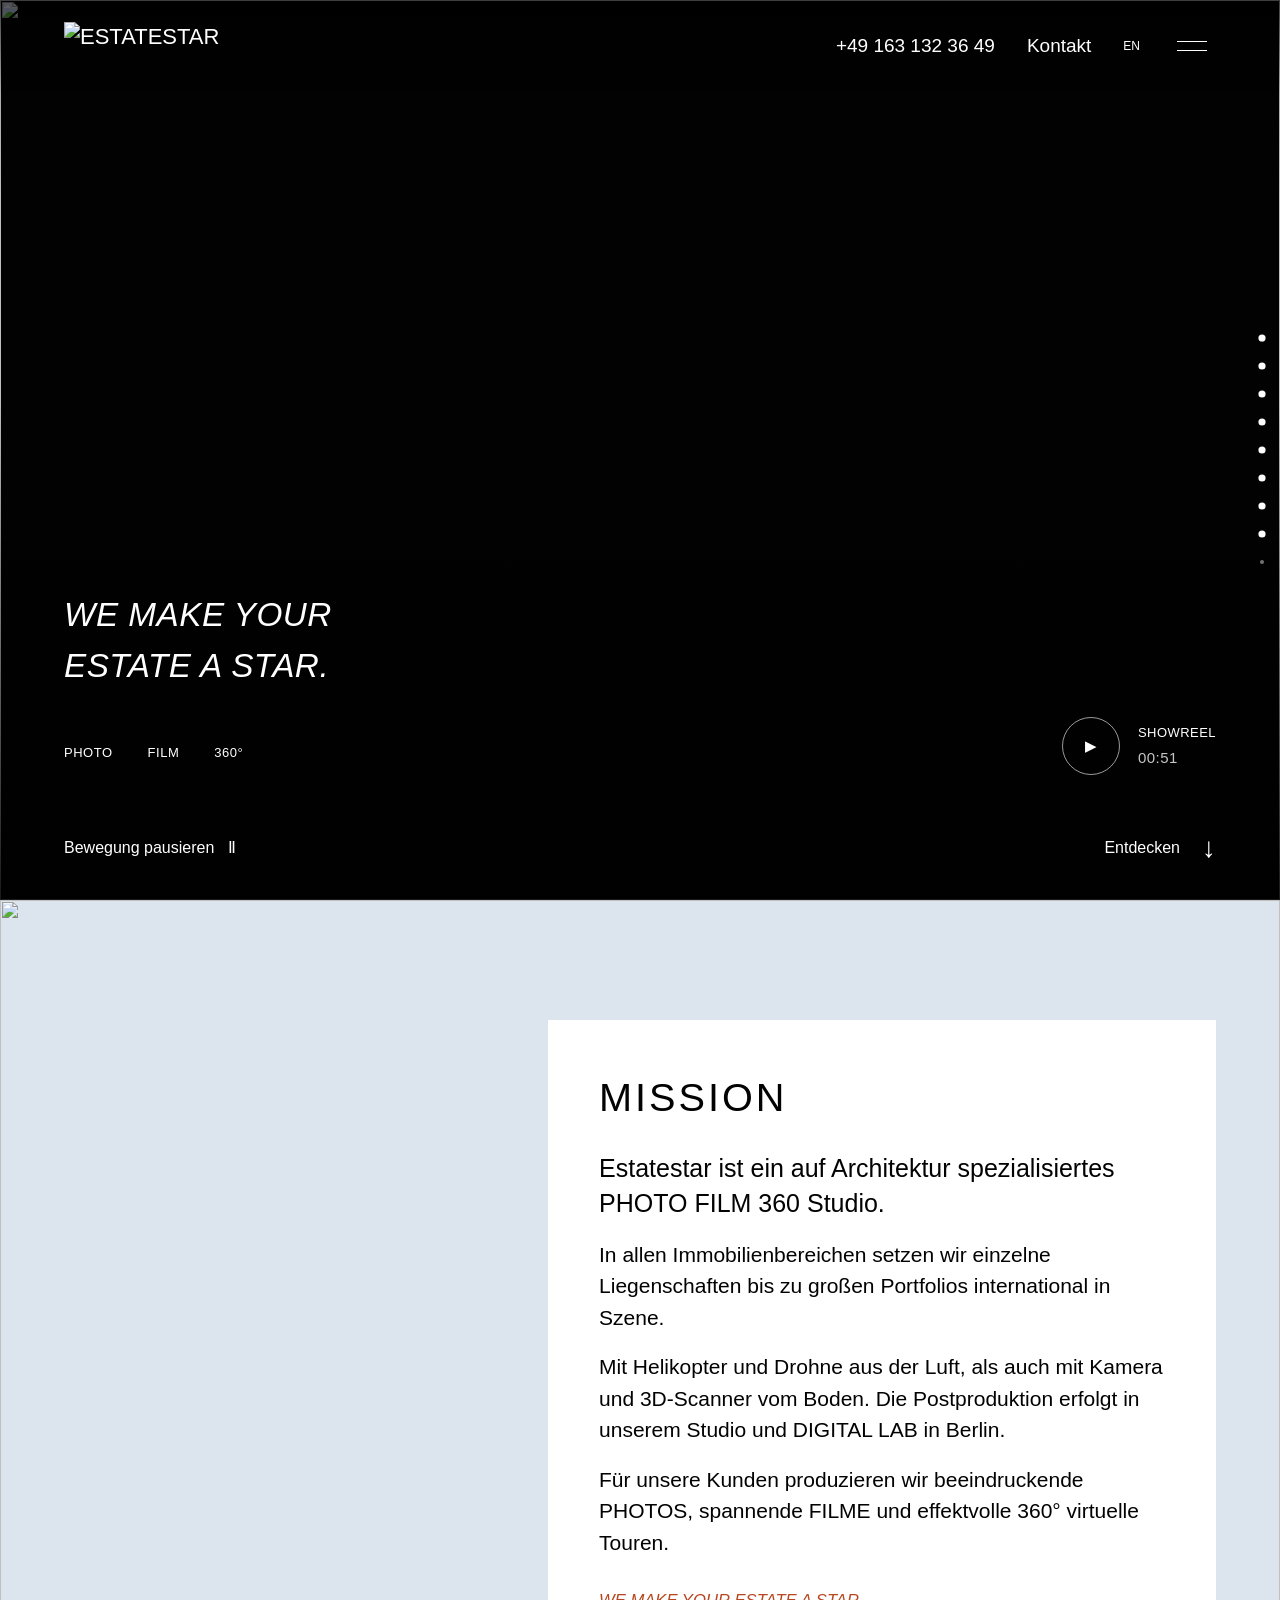
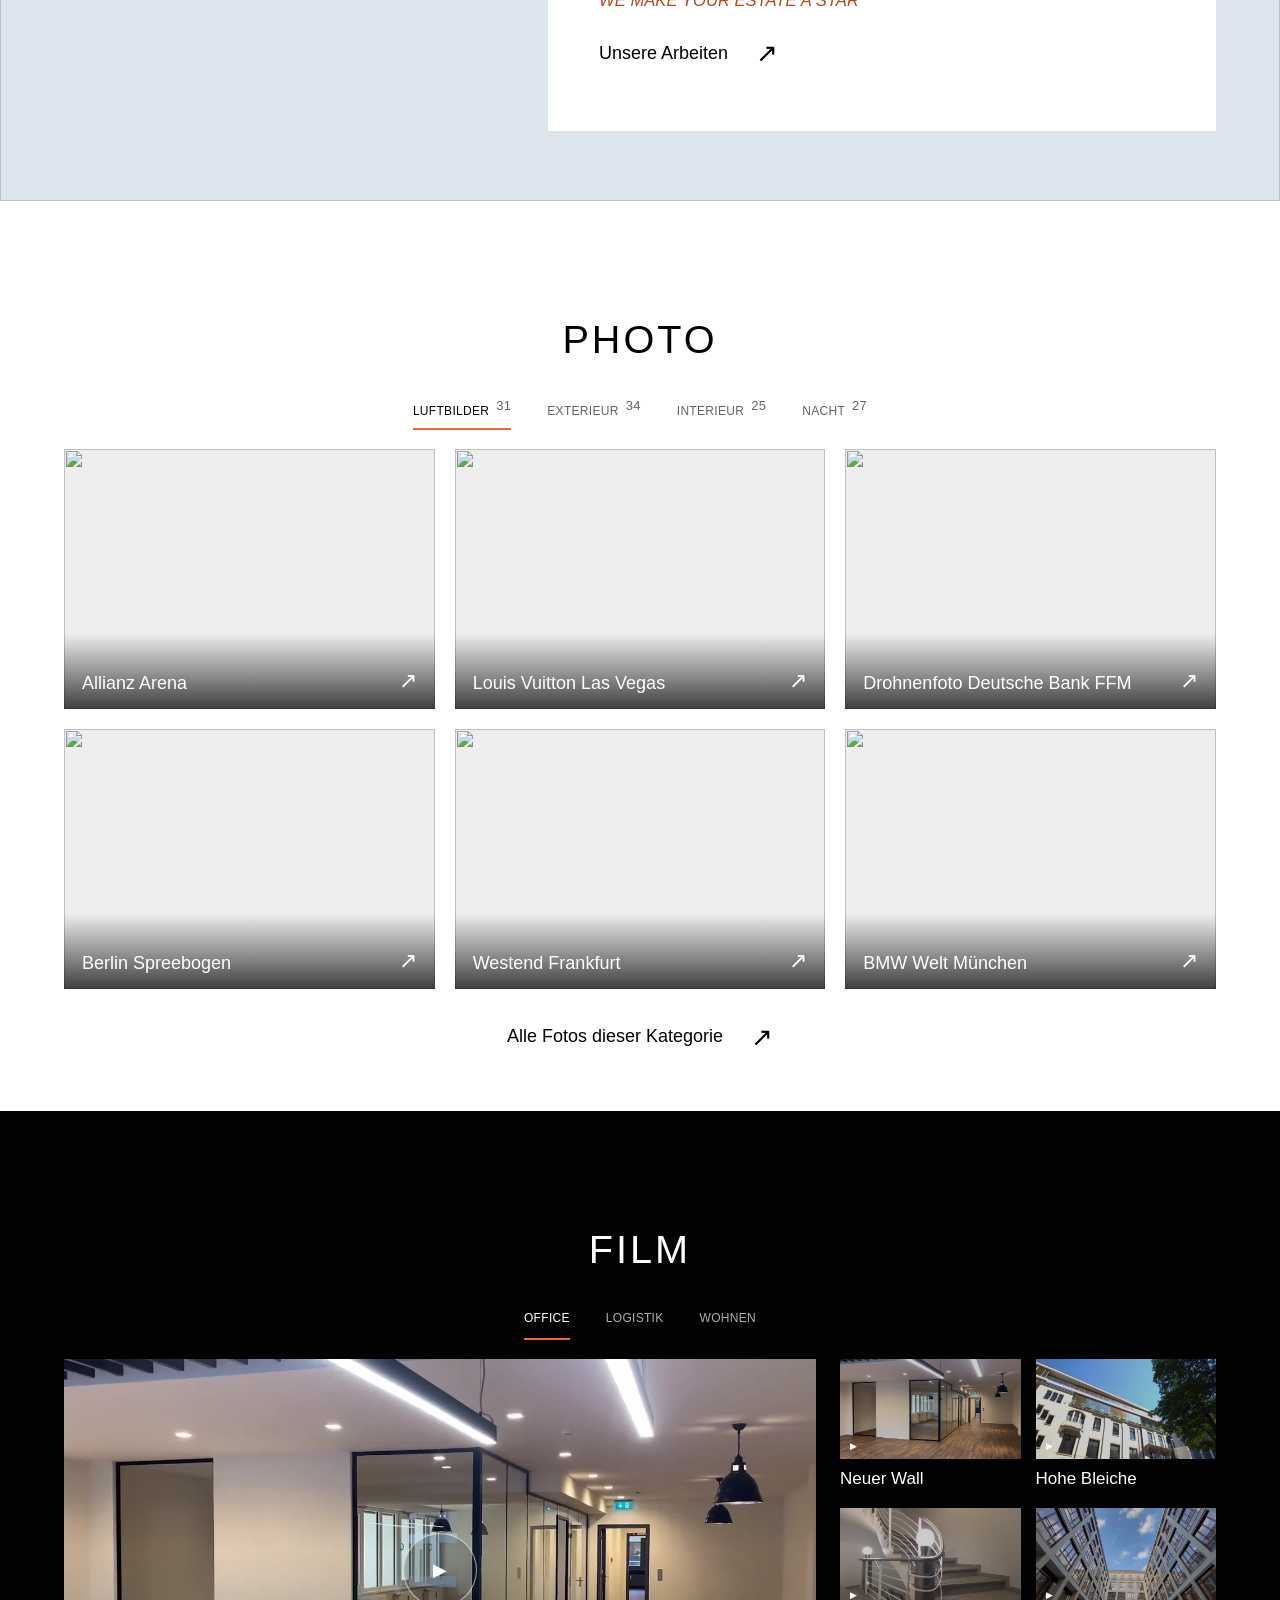
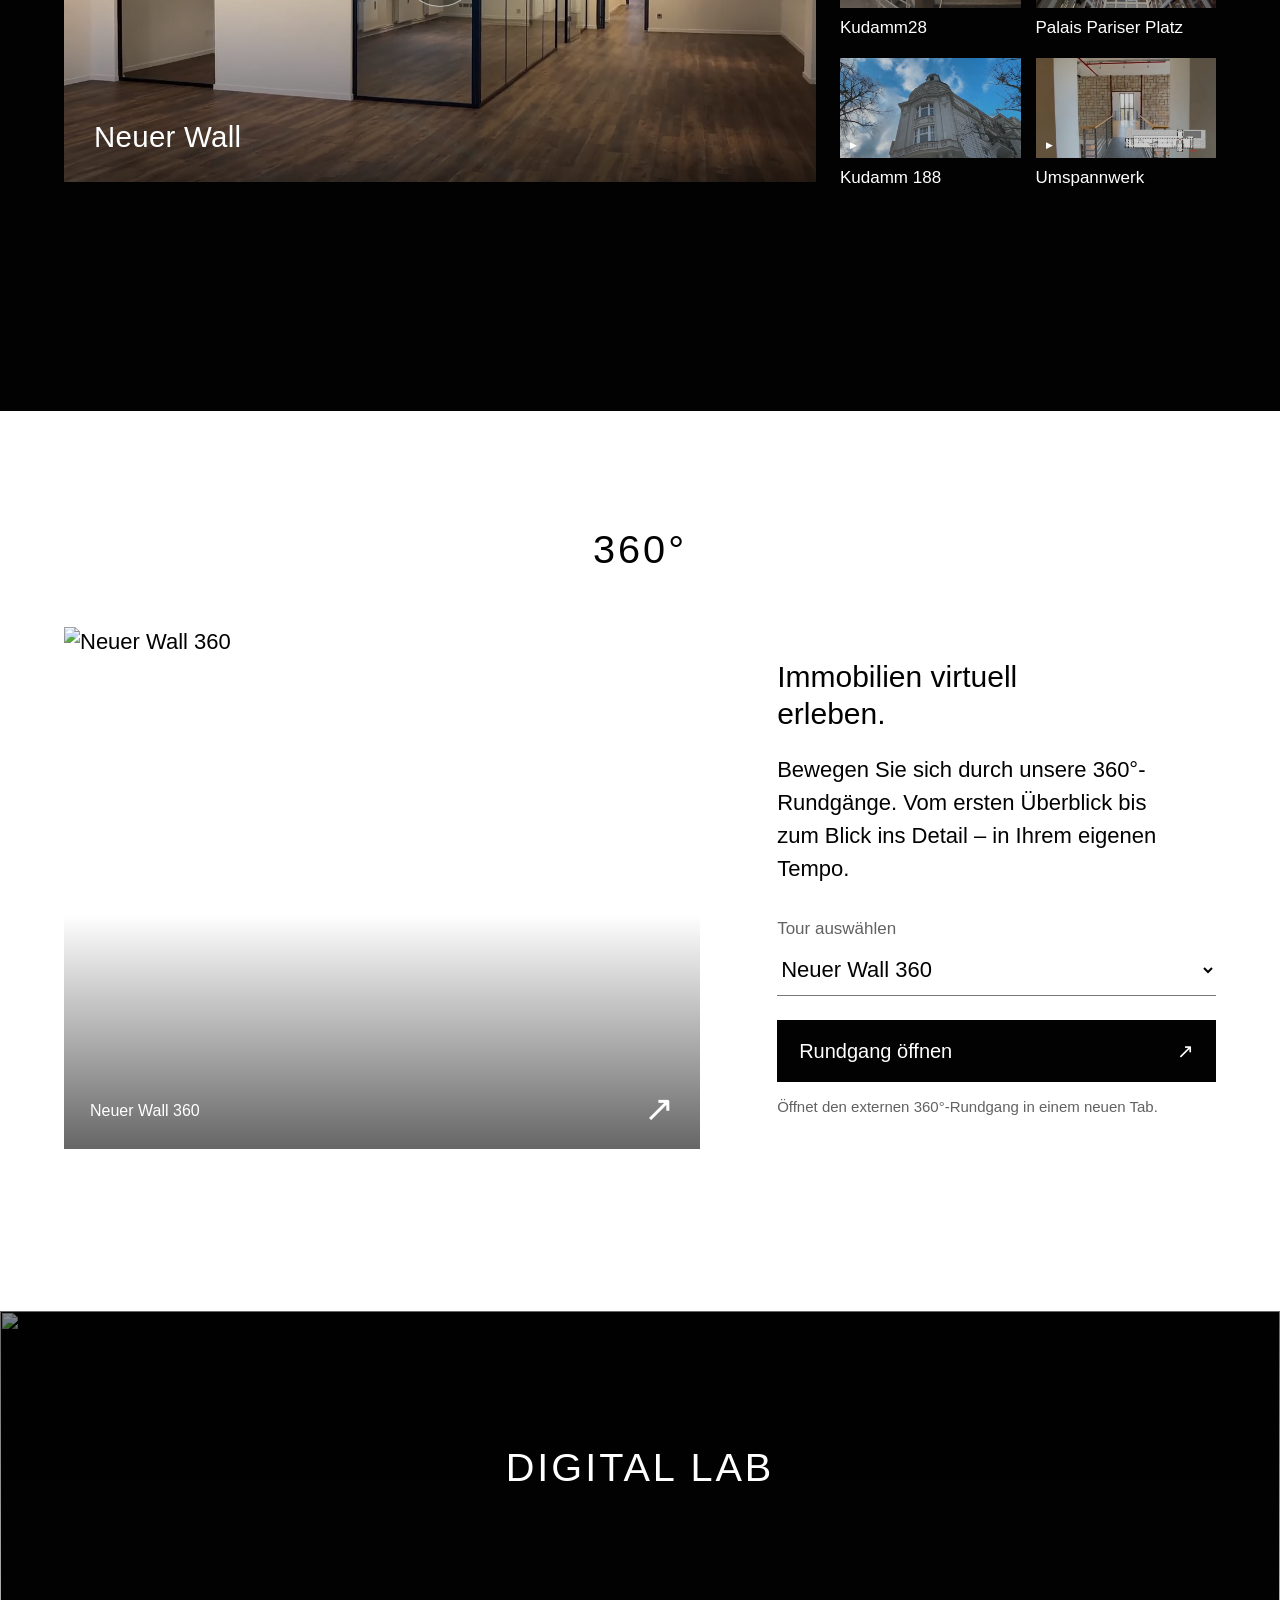
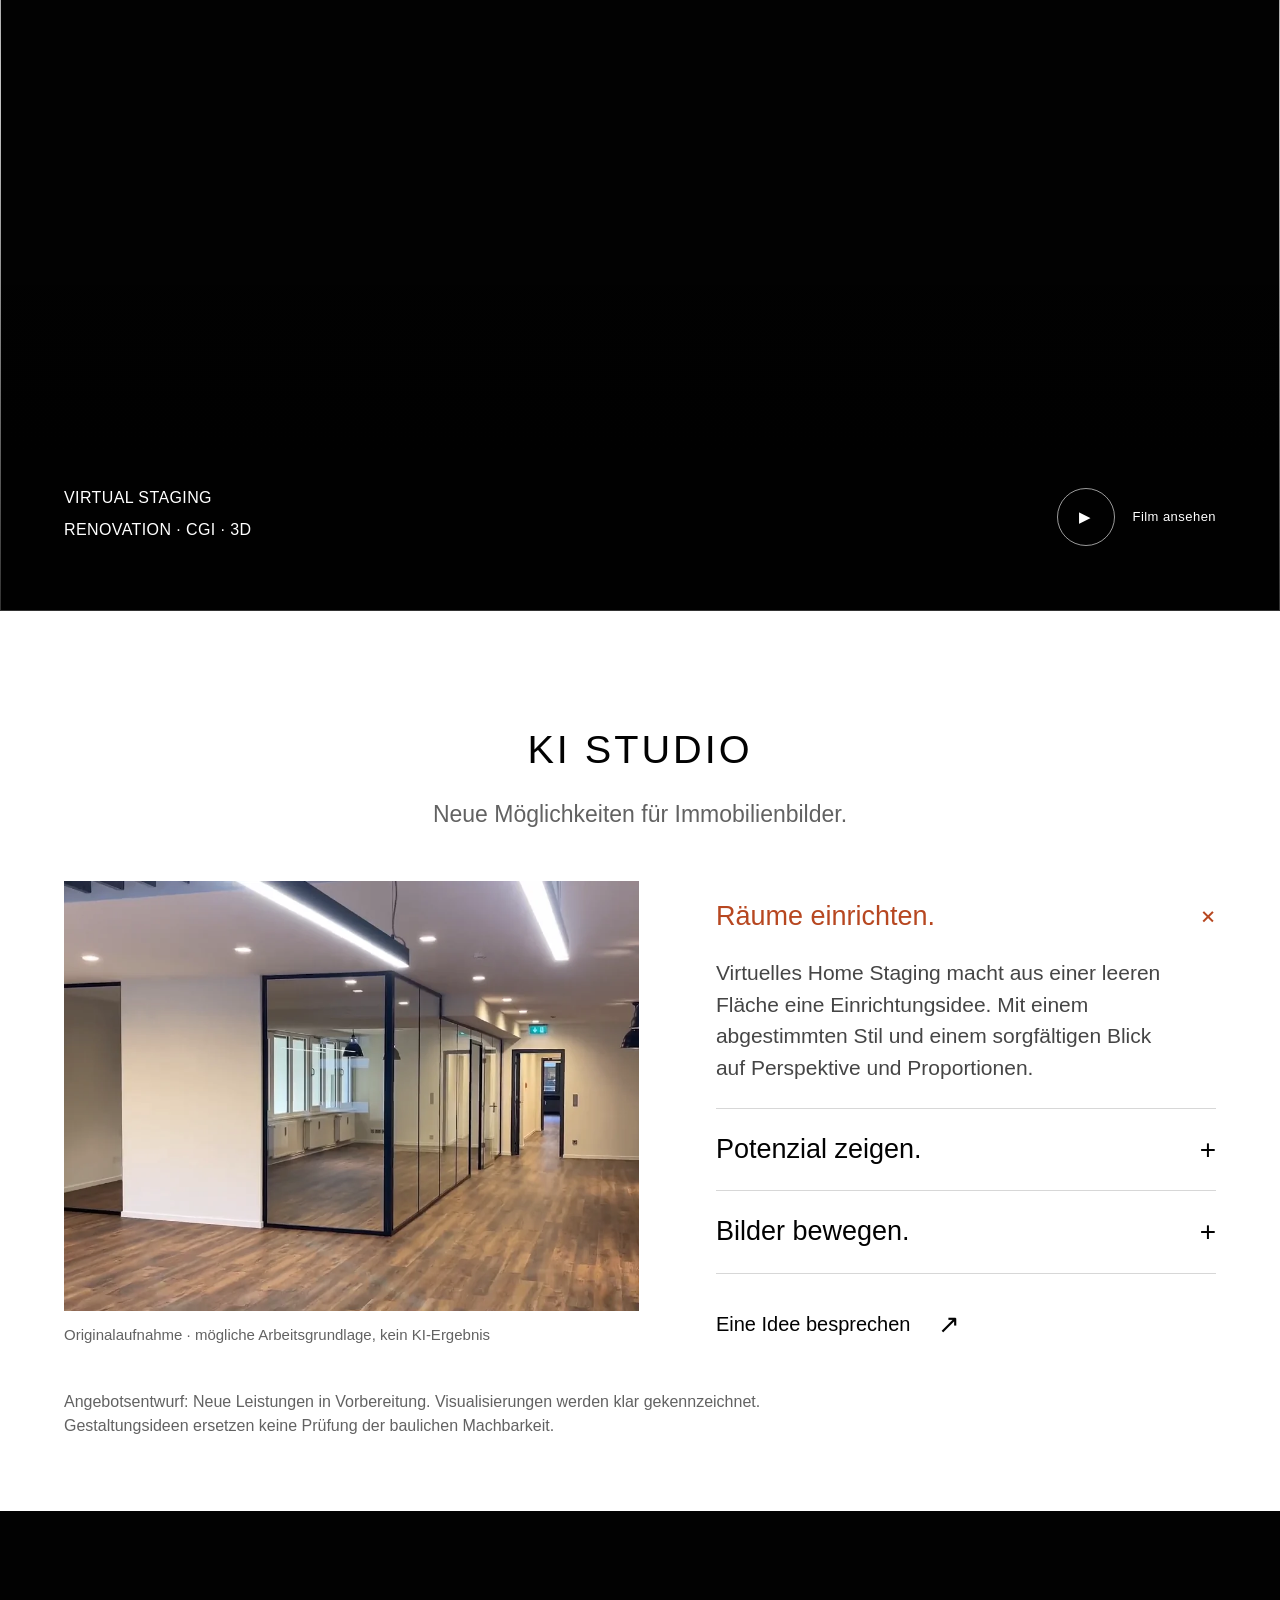
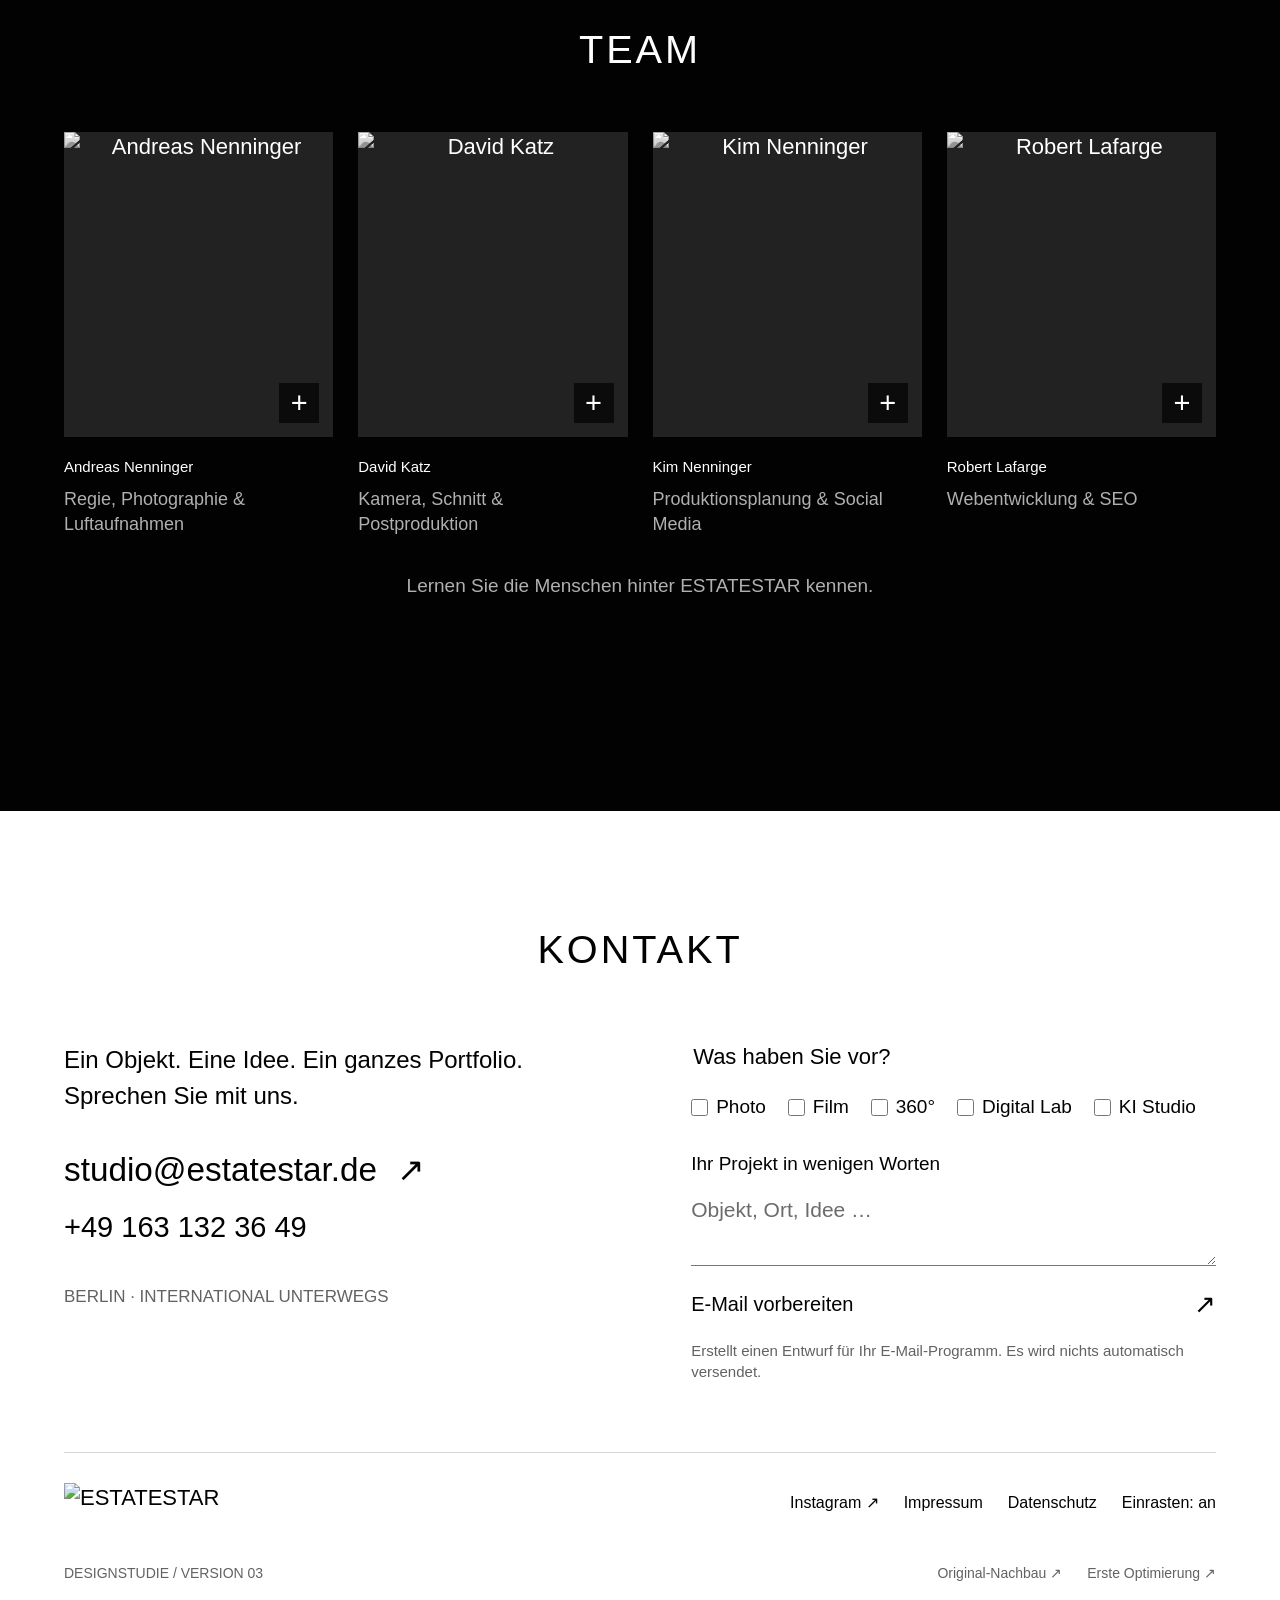
==== commit 77341d9d: "Restore ESTATESTAR identity and refine cinematic portfolio layouts" ====
--- a/index.html
+++ b/index.html
@@ -1,80 +1,80 @@
 <!doctype html>
 <html lang="de" data-snap="on"><head><meta charset="utf-8"><meta name="viewport" content="width=device-width,initial-scale=1"><meta name="color-scheme" content="light dark"><meta name="robots" content="noindex,nofollow">
 <title>ESTATESTAR — Photo. Film. 360. Digital Lab.</title><meta name="description" content="Architektur sichtbar machen. ESTATESTAR: Photographie, Immobilienfilme, virtuelle Touren und Digital Lab aus Berlin."/>
-<meta property="og:title" content="ESTATESTAR — We make your estate a star."><meta property="og:image" content="https://davidkatz2305.github.io/estatestar-preview/assets/01-Rocket-Tower-Konferenzraum-GSW-Hochhaus-Architektur-Innen-Immobilie-Foto-Berlin-Desktop.webp"><link rel="icon" href="./favicon.svg" type="image/svg+xml"><link rel="stylesheet" href="./styles.css"><script src="./app.js" defer></script></head>
+<meta property="og:title" content="ESTATESTAR — We make your estate a star."><meta property="og:image" content="https://davidkatz2305.github.io/estatestar-preview/assets/01-Rocket-Tower-Konferenzraum-GSW-Hochhaus-Architektur-Innen-Immobilie-Foto-Berlin-Desktop.webp"><link rel="icon" href="/estatestar-preview/wp-content/uploads/2022/12/cropped-Estatestar-logo-32x32.png" type="image/png"><link rel="stylesheet" href="./styles.css"><script src="./app.js" defer></script></head>
 <body><a class="skip" href="#main">Zum Inhalt</a>
-<header class="site-header"><a class="brand" href="#home" aria-label="ESTATESTAR – Startseite"><img src="/estatestar-preview/assets/Estatestar-final-logo-horizontal-weiss22.webp" alt="ESTATESTAR" width="1367" height="300"></a><span class="header-tag mono">PHOTO · FILM · 360</span><nav aria-label="Hauptnavigation" class="header-nav"><a href="#photo">Arbeiten</a><a href="#contact">Projekt anfragen <span aria-hidden="true">↗</span></a><a class="language" href="./en/" lang="en">EN</a><button type="button" class="menu-button" aria-haspopup="dialog" aria-controls="navigation" aria-label="Menü öffnen"><span></span><span></span></button></nav></header>
+<header class="site-header"><a class="brand" href="#home" aria-label="ESTATESTAR – Startseite"><img src="/estatestar-preview/assets/Estatestar-final-logo-horizontal-weiss22.webp" alt="ESTATESTAR" width="1367" height="300"></a><nav aria-label="Hauptnavigation" class="header-nav"><a class="header-phone" href="tel:+491631323649">+49 163 132 36 49</a><a class="header-contact" href="#contact">Kontakt</a><a class="language" href="./en/" lang="en">EN</a><button type="button" class="menu-button" aria-haspopup="dialog" aria-controls="navigation" aria-label="Menü öffnen"><span></span><span></span></button></nav></header>
 <main id="main">
 <section class="chapter hero dark" id="home" aria-labelledby="hero-title" data-label="Intro"><div class="hero-media"><img class="hero-poster" src="/estatestar-preview/assets/01-Rocket-Tower-Konferenzraum-GSW-Hochhaus-Architektur-Innen-Immobilie-Foto-Berlin-Desktop.webp" alt="" fetchpriority="high" width="1920" height="1080"><video class="ambient" data-desktop="/estatestar-preview/assets/Estatestar-Showreel-Immobilienvideo-Immobilie-Foto-Film-360-16x9_Comp.mp4" data-mobile="/estatestar-preview/assets/Estatestar-Showreel-Immobilienvideo-Immobilie-Foto-Film-360-9x16_Comp.mp4" poster="/estatestar-preview/assets/01-Rocket-Tower-Konferenzraum-GSW-Hochhaus-Architektur-Innen-Immobilie-Foto-Berlin-Desktop.webp" muted loop playsinline preload="none" aria-hidden="true"></video></div><div class="hero-shade"></div>
-<div class="hero-content"><p class="eyebrow"><span class="status-dot"></span> DAS STUDIO FÜR ARCHITEKTUR IN BILD & BEWEGUNG</p><h1 id="hero-title"><span>WE MAKE</span><span>YOUR ESTATE</span><span class="hero-last">A STAR.<svg class="star-mark" viewBox="0 0 100 100" aria-hidden="true"><path d="M50 0v100M0 50h100M14.6 14.6l70.8 70.8M14.6 85.4l70.8-70.8" fill="none" stroke="currentColor" stroke-width="8"/></svg></span></h1><div class="hero-bottom"><a class="line-link" href="#photo">Arbeiten entdecken <span aria-hidden="true">↓</span></a><p>Ein neuer Blick auf Immobilien.<br>Aus Berlin. Überall.</p><button type="button" class="showreel" data-video="/estatestar-preview/assets/Estatestar-Showreel-Immobilienvideo-Immobilie-Foto-Film-360-16x9_Comp.mp4" data-title="ESTATESTAR Showreel"><span class="play-small" aria-hidden="true">▶</span><span>SHOWREEL <small>00:51</small></span></button></div></div>
-<div class="hero-foot mono"><span>ESTATESTAR — BERLIN</span><button type="button" class="motion-toggle" aria-pressed="false">Bewegung pausieren <span aria-hidden="true">Ⅱ</span></button><a href="#studio">SCROLLEN & ENTDECKEN ↓</a></div></section>
+<div class="hero-content"><h1 id="hero-title">WE MAKE YOUR<br>ESTATE A STAR.</h1><div class="hero-bottom"><nav class="hero-disciplines" aria-label="Unsere Arbeiten"><a href="#photo">PHOTO</a><a href="#film">FILM</a><a href="#tour">360°</a></nav><button type="button" class="showreel" data-video="/estatestar-preview/assets/Estatestar-Showreel-Immobilienvideo-Immobilie-Foto-Film-360-16x9_Comp.mp4" data-title="ESTATESTAR Showreel"><span class="play-small" aria-hidden="true">▶</span><span>SHOWREEL <small>00:51</small></span></button></div></div>
+<div class="hero-foot"><button type="button" class="motion-toggle" aria-pressed="false">Bewegung pausieren <span aria-hidden="true">Ⅱ</span></button><a href="#studio" class="scroll-cue">Entdecken <span aria-hidden="true">↓</span></a></div></section>
 
-<section class="chapter studio light" id="studio" aria-labelledby="studio-title" data-label="Studio"><div class="section-top mono"><span>01 / STUDIO</span><span>ARCHITEKTUR. PERSPEKTIVE. EMOTION.</span></div><div class="studio-layout"><div class="studio-copy"><h2 id="studio-title">Räume sind mehr<br>als Quadratmeter.</h2><p class="lead">Sie haben Charakter.<br>Wir machen ihn sichtbar.</p><p>Wir sind ESTATESTAR. Ein auf Architektur spezialisiertes Photo-, Film- und 360°-Studio. Wir inszenieren einzelne Liegenschaften und große Portfolios – vom Boden, aus der Luft und in virtuellen Räumen.</p><p>Von der ersten Perspektive bis zum letzten Feinschliff. Mit Helikopter, Drohne, Kamera und 3D-Scanner. Die Postproduktion entsteht in unserem Studio und Digital Lab in Berlin.</p></div><figure class="studio-image"><img src="/estatestar-preview/assets/03-Westhafen-Tower-Immofoto-Frankfurt-Desktop.webp" alt="Westhafen Tower, Frankfurt" loading="lazy" width="1200" height="900"><figcaption class="mono"><span>WESTHAFEN TOWER</span><span>FRANKFURT AM MAIN</span></figcaption><span class="image-corner" aria-hidden="true"><svg class="star-mark" viewBox="0 0 100 100" aria-hidden="true"><path d="M50 0v100M0 50h100M14.6 14.6l70.8 70.8M14.6 85.4l70.8-70.8" fill="none" stroke="currentColor" stroke-width="8"/></svg></span></figure></div><div class="service-index"><a href="#photo"><span class="mono">01</span><span>Photo</span><span aria-hidden="true">↗</span></a><a href="#film"><span class="mono">02</span><span>Film</span><span aria-hidden="true">↗</span></a><a href="#tour"><span class="mono">03</span><span>360°</span><span aria-hidden="true">↗</span></a><a href="#digital-lab"><span class="mono">04</span><span>Digital Lab</span><span aria-hidden="true">↗</span></a></div></section>
+<section class="chapter studio light" id="studio" aria-labelledby="studio-title" data-label="Mission"><img class="mission-background" src="/estatestar-preview/wp-content/uploads/2023/04/Estatestar_Mission_BG.webp" alt="" loading="lazy"><div class="studio-copy"><h2 id="studio-title">MISSION</h2><p class="lead">Estatestar ist ein auf Architektur spezialisiertes PHOTO FILM 360 Studio.</p><p>In allen Immobilienbereichen setzen wir einzelne Liegenschaften bis zu großen Portfolios international in Szene.</p><p>Mit Helikopter und Drohne aus der Luft, als auch mit Kamera und 3D-Scanner vom Boden. Die Postproduktion erfolgt in unserem Studio und DIGITAL LAB in Berlin.</p><p>Für unsere Kunden produzieren wir beeindruckende PHOTOS, spannende FILME und effektvolle 360° virtuelle Touren.</p><p class="brand-claim">WE MAKE YOUR ESTATE A STAR</p><a class="text-link" href="#photo">Unsere Arbeiten <span aria-hidden="true">↗</span></a></div></section>
 
-<section class="chapter photo light" id="photo" aria-labelledby="photo-title" data-label="Photo"><div class="section-top mono"><span>02 / PHOTO</span><span>DIE KUNST, GENAU HINZUSEHEN</span></div><div class="section-heading"><h2 id="photo-title">Perspektive ist alles.</h2><p>Von der Skyline bis zum Detail.<br>Architektur in ihrem besten Licht.</p></div><div class="photo-toolbar"><div class="filters" role="group" aria-label="Fotokategorie"><button type="button" data-photo-filter="luftbilder" aria-pressed="false">Luftbilder<sup>31</sup></button><button type="button" data-photo-filter="exterieur" aria-pressed="true">Exterieur<sup>34</sup></button><button type="button" data-photo-filter="interieur" aria-pressed="false">Interieur<sup>25</sup></button><button type="button" data-photo-filter="nacht" aria-pressed="false">Nacht<sup>27</sup></button></div><a class="all-photos text-link" href="./exterieur/" data-routes='{"luftbilder": "./luftaufnahmen/", "exterieur": "./exterieur/", "interieur": "./interieur/", "nacht": "./nachtaufnahmen/"}'>Alle Fotos <span aria-hidden="true">↗</span></a></div><div class="photo-rail" aria-label="Fotoprojekte – seitlich blättern"><a class="photo-card" data-category="exterieur" href="./exterieur/#sec3" >
-              <div class="photo-frame"><img src="/estatestar-preview/assets/03-Westhafen-Tower-Immofoto-Frankfurt-Desktop.webp" alt="Westhafen Tower Frankfurt" loading="lazy" decoding="async" width="1200" height="850"><span class="image-arrow" aria-hidden="true">↗</span></div>
-              <div class="photo-caption"><span>Westhafen Tower Frankfurt</span><span class="mono">01 / 06</span></div></a><a class="photo-card" data-category="exterieur" href="./exterieur/#sec6" >
-              <div class="photo-frame"><img src="/estatestar-preview/assets/06-Rocket-Tower-GSW-Hochhaus-Immobilienfotografie-Berlin-Architektur-Immobilie-Foto-Desktop.webp" alt="Rocket Tower GSW Hochhaus Berlin" loading="lazy" decoding="async" width="1200" height="850"><span class="image-arrow" aria-hidden="true">↗</span></div>
-              <div class="photo-caption"><span>Rocket Tower GSW Hochhaus Berlin</span><span class="mono">02 / 06</span></div></a><a class="photo-card" data-category="exterieur" href="./exterieur/#sec1" >
-              <div class="photo-frame"><img src="/estatestar-preview/assets/01-KDW-KaDeWe-Berlin-Tauentzien-Architektur-Immobilie-Foto-Desktop.webp" alt="KADEWE Berlin" loading="lazy" decoding="async" width="1200" height="850"><span class="image-arrow" aria-hidden="true">↗</span></div>
-              <div class="photo-caption"><span>KADEWE Berlin</span><span class="mono">03 / 06</span></div></a><a class="photo-card" data-category="exterieur" href="./exterieur/#sec2" >
-              <div class="photo-frame"><img src="/estatestar-preview/assets/02-Kudamm-12-Berlin-City-West-Architektur-Immobilie-Foto-Desktop.webp" alt="Kudamm 12 Berlin" loading="lazy" decoding="async" width="1200" height="850"><span class="image-arrow" aria-hidden="true">↗</span></div>
-              <div class="photo-caption"><span>Kudamm 12 Berlin</span><span class="mono">04 / 06</span></div></a><a class="photo-card" data-category="exterieur" href="./exterieur/#sec4" >
-              <div class="photo-frame"><img src="/estatestar-preview/assets/04-KDW-KaDeWe-Berlin-Tauentzien-Nacht-Architektur-Immobilie-Foto-Desktop.webp" alt="KADEWE Nacht" loading="lazy" decoding="async" width="1200" height="850"><span class="image-arrow" aria-hidden="true">↗</span></div>
-              <div class="photo-caption"><span>KADEWE Nacht</span><span class="mono">05 / 06</span></div></a><a class="photo-card" data-category="exterieur" href="./exterieur/#sec5" >
-              <div class="photo-frame"><img src="/estatestar-preview/assets/05-Villa-New-York-upstate-Immobilie-Architektur-Immobilie-Foto-Desktop.webp" alt="Villa New York" loading="lazy" decoding="async" width="1200" height="850"><span class="image-arrow" aria-hidden="true">↗</span></div>
-              <div class="photo-caption"><span>Villa New York</span><span class="mono">06 / 06</span></div></a><a class="photo-card" data-category="luftbilder" href="./luftaufnahmen/#sec1" hidden>
-              <div class="photo-frame"><img src="/estatestar-preview/assets/01-Helikopter-Luftbild-Allianz-Arena-Munich-Desktop-Architektur-Fotografie-Immobilie.webp" alt="Allianz Arena" loading="lazy" decoding="async" width="1200" height="850"><span class="image-arrow" aria-hidden="true">↗</span></div>
-              <div class="photo-caption"><span>Allianz Arena</span><span class="mono">01 / 06</span></div></a><a class="photo-card" data-category="luftbilder" href="./luftaufnahmen/#sec2" hidden>
-              <div class="photo-frame"><img src="/estatestar-preview/assets/02-Drohnenfoto-Las-Vegas-Louis-Vuitton-Architektur-Fotografie-Immobilie-Desktop.webp" alt="Louis Vuitton Las Vegas" loading="lazy" decoding="async" width="1200" height="850"><span class="image-arrow" aria-hidden="true">↗</span></div>
-              <div class="photo-caption"><span>Louis Vuitton Las Vegas</span><span class="mono">02 / 06</span></div></a><a class="photo-card" data-category="luftbilder" href="./luftaufnahmen/#sec3" hidden>
-              <div class="photo-frame"><img src="/estatestar-preview/assets/03-Drohnenfoto-Deutsche-Bank-Frankfurt-Architektur-Fotografie-Immobilie-Desktop.webp" alt="Drohnenfoto Deutsche Bank FFM" loading="lazy" decoding="async" width="1200" height="850"><span class="image-arrow" aria-hidden="true">↗</span></div>
-              <div class="photo-caption"><span>Drohnenfoto Deutsche Bank FFM</span><span class="mono">03 / 06</span></div></a><a class="photo-card" data-category="luftbilder" href="./luftaufnahmen/#sec4" hidden>
-              <div class="photo-frame"><img src="/estatestar-preview/assets/04-Luftbild-Berlin-Spreebogen-Regierungsviertel-Architektur-Fotografie-Immobilie-Desktop.webp" alt="Berlin Spreebogen" loading="lazy" decoding="async" width="1200" height="850"><span class="image-arrow" aria-hidden="true">↗</span></div>
-              <div class="photo-caption"><span>Berlin Spreebogen</span><span class="mono">04 / 06</span></div></a><a class="photo-card" data-category="luftbilder" href="./luftaufnahmen/#sec5" hidden>
-              <div class="photo-frame"><img src="/estatestar-preview/assets/05-Nachtaufnahme-Westend1-Frankfurt-Architektur-Fotografie-Immobilie-Desktop.webp" alt="Westend Frankfurt" loading="lazy" decoding="async" width="1200" height="850"><span class="image-arrow" aria-hidden="true">↗</span></div>
-              <div class="photo-caption"><span>Westend Frankfurt</span><span class="mono">05 / 06</span></div></a><a class="photo-card" data-category="luftbilder" href="./luftaufnahmen/#sec6" hidden>
-              <div class="photo-frame"><img src="/estatestar-preview/assets/06-Luftbild-BMW-Welt-Munich-Architektur-Fotografie-Immobilie-Desktop.webp" alt="BMW Welt München" loading="lazy" decoding="async" width="1200" height="850"><span class="image-arrow" aria-hidden="true">↗</span></div>
-              <div class="photo-caption"><span>BMW Welt München</span><span class="mono">06 / 06</span></div></a><a class="photo-card" data-category="interieur" href="./interieur/#sec1" hidden>
-              <div class="photo-frame"><img src="/estatestar-preview/assets/01-Rocket-Tower-Konferenzraum-GSW-Hochhaus-Architektur-Innen-Immobilie-Foto-Berlin-Desktop.webp" alt="Rocket Tower GSW Konferenzraum Berlin" loading="lazy" decoding="async" width="1200" height="850"><span class="image-arrow" aria-hidden="true">↗</span></div>
-              <div class="photo-caption"><span>Rocket Tower GSW Konferenzraum Berlin</span><span class="mono">01 / 06</span></div></a><a class="photo-card" data-category="interieur" href="./interieur/#sec2" hidden>
-              <div class="photo-frame"><img src="/estatestar-preview/assets/02-Stilwerk-Duesseldorf-Innenhof-Architektur-Innen-Immobilie-Foto-Desktop.webp" alt="Stilwerk Düsseldorf Innenhof" loading="lazy" decoding="async" width="1200" height="850"><span class="image-arrow" aria-hidden="true">↗</span></div>
-              <div class="photo-caption"><span>Stilwerk Düsseldorf Innenhof</span><span class="mono">02 / 06</span></div></a><a class="photo-card" data-category="interieur" href="./interieur/#sec3" hidden>
-              <div class="photo-frame"><img src="/estatestar-preview/assets/03-Luxus-Townhouse-Berlin-Wohnzimmer-Esszimmer-Architektur-Innen-Immobilie-Foto-Desktop.webp" alt="Luxus-Townhouse Berlin" loading="lazy" decoding="async" width="1200" height="850"><span class="image-arrow" aria-hidden="true">↗</span></div>
-              <div class="photo-caption"><span>Luxus-Townhouse Berlin</span><span class="mono">03 / 06</span></div></a><a class="photo-card" data-category="interieur" href="./interieur/#sec4" hidden>
-              <div class="photo-frame"><img src="/estatestar-preview/assets/04-Kudamm-64-Treppenhaus-Berlin-Architektur-Innen-Immobilie-Foto-Desktop.webp" alt="Kudamm 46 Treppenhaus Berlin" loading="lazy" decoding="async" width="1200" height="850"><span class="image-arrow" aria-hidden="true">↗</span></div>
-              <div class="photo-caption"><span>Kudamm 46 Treppenhaus Berlin</span><span class="mono">04 / 06</span></div></a><a class="photo-card" data-category="interieur" href="./interieur/#sec5" hidden>
-              <div class="photo-frame"><img src="/estatestar-preview/assets/05-Columbia-Theater-Berlin-Stage-Lichtspiel-Architektur-Innen-Immobilie-Foto-Desktop.webp" alt="Columbia Theater Berlin" loading="lazy" decoding="async" width="1200" height="850"><span class="image-arrow" aria-hidden="true">↗</span></div>
-              <div class="photo-caption"><span>Columbia Theater Berlin</span><span class="mono">05 / 06</span></div></a><a class="photo-card" data-category="interieur" href="./interieur/#sec6" hidden>
-              <div class="photo-frame"><img src="/estatestar-preview/assets/06-ECE-Nova-Eventis-Tunnel-Architektur-Innen-Immobilie-Foto-Desktop.webp" alt="ECE Nova Eventis-Tunnel" loading="lazy" decoding="async" width="1200" height="850"><span class="image-arrow" aria-hidden="true">↗</span></div>
-              <div class="photo-caption"><span>ECE Nova Eventis-Tunnel</span><span class="mono">06 / 06</span></div></a><a class="photo-card" data-category="nacht" href="./nachtaufnahmen/#sec1" hidden>
-              <div class="photo-frame"><img src="/estatestar-preview/assets/01-Berlin-Fernsehturm-Alexanderplatz-bei-Nacht-Architektur-Foto-Immobilie-Desktop.webp" alt="Berlin Alexanderplatz Fernsehturm" loading="lazy" decoding="async" width="1200" height="850"><span class="image-arrow" aria-hidden="true">↗</span></div>
-              <div class="photo-caption"><span>Berlin Alexanderplatz Fernsehturm</span><span class="mono">01 / 06</span></div></a><a class="photo-card" data-category="nacht" href="./nachtaufnahmen/#sec2" hidden>
-              <div class="photo-frame"><img src="/estatestar-preview/assets/02-Mercedes-Museum-Stutgart-Nachtaufnahme-Architektur-Foto-Immobilie-Desktop.webp" alt="Mercedes Museum Stuttgart" loading="lazy" decoding="async" width="1200" height="850"><span class="image-arrow" aria-hidden="true">↗</span></div>
-              <div class="photo-caption"><span>Mercedes Museum Stuttgart</span><span class="mono">02 / 06</span></div></a><a class="photo-card" data-category="nacht" href="./nachtaufnahmen/#sec3" hidden>
-              <div class="photo-frame"><img src="/estatestar-preview/assets/03-Skyline-Frankfurt-Nachtaufnahme-Oper-Opernturm-Architektur-Foto-Immobilie-Desktop.webp" alt="Skyline Frankfurt am Main Nachtaufnahme" loading="lazy" decoding="async" width="1200" height="850"><span class="image-arrow" aria-hidden="true">↗</span></div>
-              <div class="photo-caption"><span>Skyline Frankfurt am Main Nachtaufnahme</span><span class="mono">03 / 06</span></div></a><a class="photo-card" data-category="nacht" href="./nachtaufnahmen/#sec4" hidden>
-              <div class="photo-frame"><img src="/estatestar-preview/assets/04-Berlin-Gedaechtniskirche-Breitscheidplatz-Upper-West-Waldorf-Astoria-Panorama-Architektur-Foto-Immobilie-Desktop.webp" alt="Berlin Breitscheidplatz Gedächtniskirche" loading="lazy" decoding="async" width="1200" height="850"><span class="image-arrow" aria-hidden="true">↗</span></div>
-              <div class="photo-caption"><span>Berlin Breitscheidplatz Gedächtniskirche</span><span class="mono">04 / 06</span></div></a><a class="photo-card" data-category="nacht" href="./nachtaufnahmen/#sec5" hidden>
-              <div class="photo-frame"><img src="/estatestar-preview/assets/05-SAP-Berlin-Hackescher-Markt-blue-hour-Architektur-Foto-Immobilie-Desktop.webp" alt="Berlin Hackescher Markt SAP" loading="lazy" decoding="async" width="1200" height="850"><span class="image-arrow" aria-hidden="true">↗</span></div>
-              <div class="photo-caption"><span>Berlin Hackescher Markt SAP</span><span class="mono">05 / 06</span></div></a><a class="photo-card" data-category="nacht" href="./nachtaufnahmen/#sec6" hidden>
-              <div class="photo-frame"><img src="/estatestar-preview/assets/06-KDW-KaDeWe-bei-Nacht-Tauentzien-Wittenbergplatz-Berlin-Architektur-Foto-Immobilie-Desktop.webp" alt="Berlin KADEWE" loading="lazy" decoding="async" width="1200" height="850"><span class="image-arrow" aria-hidden="true">↗</span></div>
-              <div class="photo-caption"><span>Berlin KADEWE</span><span class="mono">06 / 06</span></div></a></div><div class="rail-footer"><span class="mono">EINE AUSWAHL UNSERER ARBEITEN</span><div class="rail-controls"><button type="button" data-rail="prev" aria-label="Vorheriges Fotoprojekt">←</button><span class="photo-counter mono" aria-live="polite">01 / 06</span><button type="button" data-rail="next" aria-label="Nächstes Fotoprojekt">→</button></div></div><noscript><p>Alle Fotogalerien: <a href="./luftaufnahmen/">Luftbilder</a> <a href="./exterieur/">Exterieur</a> <a href="./interieur/">Interieur</a> <a href="./nachtaufnahmen/">Nacht</a> </p></noscript></section>
+<section class="chapter photo light" id="photo" aria-labelledby="photo-title" data-label="Photo"><h2 id="photo-title">PHOTO</h2><div class="photo-toolbar"><div class="filters" role="group" aria-label="Fotokategorie"><button type="button" data-photo-filter="luftbilder" aria-pressed="true">Luftbilder<sup>31</sup></button><button type="button" data-photo-filter="exterieur" aria-pressed="false">Exterieur<sup>34</sup></button><button type="button" data-photo-filter="interieur" aria-pressed="false">Interieur<sup>25</sup></button><button type="button" data-photo-filter="nacht" aria-pressed="false">Nacht<sup>27</sup></button></div></div><div class="photo-rail" aria-label="Ausgewählte Fotoprojekte"><a class="photo-card" data-category="luftbilder" href="./luftaufnahmen/#sec1" >
+              <div class="photo-frame"><img src="/estatestar-preview/assets/01-Helikopter-Luftbild-Allianz-Arena-Munich-Desktop-Architektur-Fotografie-Immobilie.webp" alt="" loading="lazy" decoding="async" width="1200" height="850"><span class="image-arrow" aria-hidden="true">↗</span></div>
+              <div class="photo-caption"><span>Allianz Arena</span><span aria-hidden="true">↗</span></div></a><a class="photo-card" data-category="luftbilder" href="./luftaufnahmen/#sec2" >
+              <div class="photo-frame"><img src="/estatestar-preview/assets/02-Drohnenfoto-Las-Vegas-Louis-Vuitton-Architektur-Fotografie-Immobilie-Desktop.webp" alt="" loading="lazy" decoding="async" width="1200" height="850"><span class="image-arrow" aria-hidden="true">↗</span></div>
+              <div class="photo-caption"><span>Louis Vuitton Las Vegas</span><span aria-hidden="true">↗</span></div></a><a class="photo-card" data-category="luftbilder" href="./luftaufnahmen/#sec3" >
+              <div class="photo-frame"><img src="/estatestar-preview/assets/03-Drohnenfoto-Deutsche-Bank-Frankfurt-Architektur-Fotografie-Immobilie-Desktop.webp" alt="" loading="lazy" decoding="async" width="1200" height="850"><span class="image-arrow" aria-hidden="true">↗</span></div>
+              <div class="photo-caption"><span>Drohnenfoto Deutsche Bank FFM</span><span aria-hidden="true">↗</span></div></a><a class="photo-card" data-category="luftbilder" href="./luftaufnahmen/#sec4" >
+              <div class="photo-frame"><img src="/estatestar-preview/assets/04-Luftbild-Berlin-Spreebogen-Regierungsviertel-Architektur-Fotografie-Immobilie-Desktop.webp" alt="" loading="lazy" decoding="async" width="1200" height="850"><span class="image-arrow" aria-hidden="true">↗</span></div>
+              <div class="photo-caption"><span>Berlin Spreebogen</span><span aria-hidden="true">↗</span></div></a><a class="photo-card" data-category="luftbilder" href="./luftaufnahmen/#sec5" >
+              <div class="photo-frame"><img src="/estatestar-preview/assets/05-Nachtaufnahme-Westend1-Frankfurt-Architektur-Fotografie-Immobilie-Desktop.webp" alt="" loading="lazy" decoding="async" width="1200" height="850"><span class="image-arrow" aria-hidden="true">↗</span></div>
+              <div class="photo-caption"><span>Westend Frankfurt</span><span aria-hidden="true">↗</span></div></a><a class="photo-card" data-category="luftbilder" href="./luftaufnahmen/#sec6" >
+              <div class="photo-frame"><img src="/estatestar-preview/assets/06-Luftbild-BMW-Welt-Munich-Architektur-Fotografie-Immobilie-Desktop.webp" alt="" loading="lazy" decoding="async" width="1200" height="850"><span class="image-arrow" aria-hidden="true">↗</span></div>
+              <div class="photo-caption"><span>BMW Welt München</span><span aria-hidden="true">↗</span></div></a><a class="photo-card" data-category="exterieur" href="./exterieur/#sec1" hidden>
+              <div class="photo-frame"><img src="/estatestar-preview/assets/01-KDW-KaDeWe-Berlin-Tauentzien-Architektur-Immobilie-Foto-Desktop.webp" alt="" loading="lazy" decoding="async" width="1200" height="850"><span class="image-arrow" aria-hidden="true">↗</span></div>
+              <div class="photo-caption"><span>KADEWE Berlin</span><span aria-hidden="true">↗</span></div></a><a class="photo-card" data-category="exterieur" href="./exterieur/#sec2" hidden>
+              <div class="photo-frame"><img src="/estatestar-preview/assets/02-Kudamm-12-Berlin-City-West-Architektur-Immobilie-Foto-Desktop.webp" alt="" loading="lazy" decoding="async" width="1200" height="850"><span class="image-arrow" aria-hidden="true">↗</span></div>
+              <div class="photo-caption"><span>Kudamm 12 Berlin</span><span aria-hidden="true">↗</span></div></a><a class="photo-card" data-category="exterieur" href="./exterieur/#sec3" hidden>
+              <div class="photo-frame"><img src="/estatestar-preview/assets/03-Westhafen-Tower-Immofoto-Frankfurt-Desktop.webp" alt="" loading="lazy" decoding="async" width="1200" height="850"><span class="image-arrow" aria-hidden="true">↗</span></div>
+              <div class="photo-caption"><span>Westhafen Tower Frankfurt</span><span aria-hidden="true">↗</span></div></a><a class="photo-card" data-category="exterieur" href="./exterieur/#sec4" hidden>
+              <div class="photo-frame"><img src="/estatestar-preview/assets/04-KDW-KaDeWe-Berlin-Tauentzien-Nacht-Architektur-Immobilie-Foto-Desktop.webp" alt="" loading="lazy" decoding="async" width="1200" height="850"><span class="image-arrow" aria-hidden="true">↗</span></div>
+              <div class="photo-caption"><span>KADEWE Nacht</span><span aria-hidden="true">↗</span></div></a><a class="photo-card" data-category="exterieur" href="./exterieur/#sec5" hidden>
+              <div class="photo-frame"><img src="/estatestar-preview/assets/05-Villa-New-York-upstate-Immobilie-Architektur-Immobilie-Foto-Desktop.webp" alt="" loading="lazy" decoding="async" width="1200" height="850"><span class="image-arrow" aria-hidden="true">↗</span></div>
+              <div class="photo-caption"><span>Villa New York</span><span aria-hidden="true">↗</span></div></a><a class="photo-card" data-category="exterieur" href="./exterieur/#sec6" hidden>
+              <div class="photo-frame"><img src="/estatestar-preview/assets/06-Rocket-Tower-GSW-Hochhaus-Immobilienfotografie-Berlin-Architektur-Immobilie-Foto-Desktop.webp" alt="" loading="lazy" decoding="async" width="1200" height="850"><span class="image-arrow" aria-hidden="true">↗</span></div>
+              <div class="photo-caption"><span>Rocket Tower GSW Hochhaus Berlin</span><span aria-hidden="true">↗</span></div></a><a class="photo-card" data-category="interieur" href="./interieur/#sec1" hidden>
+              <div class="photo-frame"><img src="/estatestar-preview/assets/01-Rocket-Tower-Konferenzraum-GSW-Hochhaus-Architektur-Innen-Immobilie-Foto-Berlin-Desktop.webp" alt="" loading="lazy" decoding="async" width="1200" height="850"><span class="image-arrow" aria-hidden="true">↗</span></div>
+              <div class="photo-caption"><span>Rocket Tower GSW Konferenzraum Berlin</span><span aria-hidden="true">↗</span></div></a><a class="photo-card" data-category="interieur" href="./interieur/#sec2" hidden>
+              <div class="photo-frame"><img src="/estatestar-preview/assets/02-Stilwerk-Duesseldorf-Innenhof-Architektur-Innen-Immobilie-Foto-Desktop.webp" alt="" loading="lazy" decoding="async" width="1200" height="850"><span class="image-arrow" aria-hidden="true">↗</span></div>
+              <div class="photo-caption"><span>Stilwerk Düsseldorf Innenhof</span><span aria-hidden="true">↗</span></div></a><a class="photo-card" data-category="interieur" href="./interieur/#sec3" hidden>
+              <div class="photo-frame"><img src="/estatestar-preview/assets/03-Luxus-Townhouse-Berlin-Wohnzimmer-Esszimmer-Architektur-Innen-Immobilie-Foto-Desktop.webp" alt="" loading="lazy" decoding="async" width="1200" height="850"><span class="image-arrow" aria-hidden="true">↗</span></div>
+              <div class="photo-caption"><span>Luxus-Townhouse Berlin</span><span aria-hidden="true">↗</span></div></a><a class="photo-card" data-category="interieur" href="./interieur/#sec4" hidden>
+              <div class="photo-frame"><img src="/estatestar-preview/assets/04-Kudamm-64-Treppenhaus-Berlin-Architektur-Innen-Immobilie-Foto-Desktop.webp" alt="" loading="lazy" decoding="async" width="1200" height="850"><span class="image-arrow" aria-hidden="true">↗</span></div>
+              <div class="photo-caption"><span>Kudamm 46 Treppenhaus Berlin</span><span aria-hidden="true">↗</span></div></a><a class="photo-card" data-category="interieur" href="./interieur/#sec5" hidden>
+              <div class="photo-frame"><img src="/estatestar-preview/assets/05-Columbia-Theater-Berlin-Stage-Lichtspiel-Architektur-Innen-Immobilie-Foto-Desktop.webp" alt="" loading="lazy" decoding="async" width="1200" height="850"><span class="image-arrow" aria-hidden="true">↗</span></div>
+              <div class="photo-caption"><span>Columbia Theater Berlin</span><span aria-hidden="true">↗</span></div></a><a class="photo-card" data-category="interieur" href="./interieur/#sec6" hidden>
+              <div class="photo-frame"><img src="/estatestar-preview/assets/06-ECE-Nova-Eventis-Tunnel-Architektur-Innen-Immobilie-Foto-Desktop.webp" alt="" loading="lazy" decoding="async" width="1200" height="850"><span class="image-arrow" aria-hidden="true">↗</span></div>
+              <div class="photo-caption"><span>ECE Nova Eventis-Tunnel</span><span aria-hidden="true">↗</span></div></a><a class="photo-card" data-category="nacht" href="./nachtaufnahmen/#sec1" hidden>
+              <div class="photo-frame"><img src="/estatestar-preview/assets/01-Berlin-Fernsehturm-Alexanderplatz-bei-Nacht-Architektur-Foto-Immobilie-Desktop.webp" alt="" loading="lazy" decoding="async" width="1200" height="850"><span class="image-arrow" aria-hidden="true">↗</span></div>
+              <div class="photo-caption"><span>Berlin Alexanderplatz Fernsehturm</span><span aria-hidden="true">↗</span></div></a><a class="photo-card" data-category="nacht" href="./nachtaufnahmen/#sec2" hidden>
+              <div class="photo-frame"><img src="/estatestar-preview/assets/02-Mercedes-Museum-Stutgart-Nachtaufnahme-Architektur-Foto-Immobilie-Desktop.webp" alt="" loading="lazy" decoding="async" width="1200" height="850"><span class="image-arrow" aria-hidden="true">↗</span></div>
+              <div class="photo-caption"><span>Mercedes Museum Stuttgart</span><span aria-hidden="true">↗</span></div></a><a class="photo-card" data-category="nacht" href="./nachtaufnahmen/#sec3" hidden>
+              <div class="photo-frame"><img src="/estatestar-preview/assets/03-Skyline-Frankfurt-Nachtaufnahme-Oper-Opernturm-Architektur-Foto-Immobilie-Desktop.webp" alt="" loading="lazy" decoding="async" width="1200" height="850"><span class="image-arrow" aria-hidden="true">↗</span></div>
+              <div class="photo-caption"><span>Skyline Frankfurt am Main Nachtaufnahme</span><span aria-hidden="true">↗</span></div></a><a class="photo-card" data-category="nacht" href="./nachtaufnahmen/#sec4" hidden>
+              <div class="photo-frame"><img src="/estatestar-preview/assets/04-Berlin-Gedaechtniskirche-Breitscheidplatz-Upper-West-Waldorf-Astoria-Panorama-Architektur-Foto-Immobilie-Desktop.webp" alt="" loading="lazy" decoding="async" width="1200" height="850"><span class="image-arrow" aria-hidden="true">↗</span></div>
+              <div class="photo-caption"><span>Berlin Breitscheidplatz Gedächtniskirche</span><span aria-hidden="true">↗</span></div></a><a class="photo-card" data-category="nacht" href="./nachtaufnahmen/#sec5" hidden>
+              <div class="photo-frame"><img src="/estatestar-preview/assets/05-SAP-Berlin-Hackescher-Markt-blue-hour-Architektur-Foto-Immobilie-Desktop.webp" alt="" loading="lazy" decoding="async" width="1200" height="850"><span class="image-arrow" aria-hidden="true">↗</span></div>
+              <div class="photo-caption"><span>Berlin Hackescher Markt SAP</span><span aria-hidden="true">↗</span></div></a><a class="photo-card" data-category="nacht" href="./nachtaufnahmen/#sec6" hidden>
+              <div class="photo-frame"><img src="/estatestar-preview/assets/06-KDW-KaDeWe-bei-Nacht-Tauentzien-Wittenbergplatz-Berlin-Architektur-Foto-Immobilie-Desktop.webp" alt="" loading="lazy" decoding="async" width="1200" height="850"><span class="image-arrow" aria-hidden="true">↗</span></div>
+              <div class="photo-caption"><span>Berlin KADEWE</span><span aria-hidden="true">↗</span></div></a></div><div class="portfolio-foot"><a class="all-photos text-link" href="./luftaufnahmen/" data-routes='{"luftbilder": "./luftaufnahmen/", "exterieur": "./exterieur/", "interieur": "./interieur/", "nacht": "./nachtaufnahmen/"}'>Alle Fotos dieser Kategorie <span aria-hidden="true">↗</span></a></div><noscript><p>Alle Fotogalerien: <a href="./luftaufnahmen/">Luftbilder</a> <a href="./exterieur/">Exterieur</a> <a href="./interieur/">Interieur</a> <a href="./nachtaufnahmen/">Nacht</a> </p></noscript></section>
 
-<section class="chapter film dark" id="film" aria-labelledby="film-title" data-label="Film"><div class="section-top mono"><span>03 / FILM</span><span>ARCHITEKTUR WIRD KINO</span></div><div class="section-heading"><h2 id="film-title">Mehr als eine Ansicht.</h2><div class="filters film-filters" role="group" aria-label="Filmkategorie"><button type="button" data-film-filter="wohnen" aria-pressed="true">Wohnen</button><button type="button" data-film-filter="office" aria-pressed="false">Office</button><button type="button" data-film-filter="logistik" aria-pressed="false">Logistik</button></div></div><button type="button" class="film-stage" data-video="/estatestar-preview/assets/Saint-Tropez-Immobilienvideo-Urlaub-Frankreich-Ferienwohnung-Villa_Comp.mp4" data-title="Saint Tropez" aria-label="Saint Tropez – Film ansehen"><img src="./posters/film-37.webp" alt="" loading="lazy" width="1600" height="900"><span class="film-stage-shade"></span><span class="film-stage-info"><span class="mono">ESTATESTAR FILMS</span><span class="film-stage-title">Saint Tropez</span></span><span class="play-ring" aria-hidden="true">▶</span><span class="film-watch mono">FILM ANSEHEN ↗</span></button><div class="film-strip" aria-label="Weitere Filme"><button class="film-thumb" type="button" data-film-category="office" data-video="/estatestar-preview/assets/Neuer-Wall-Film-Office-Buero-Immobilienvideo_Comp.mp4" data-title="Neuer Wall" hidden aria-label="Neuer Wall – Film ansehen"><span class="film-thumb-image"><img src="./posters/film-25.webp" alt="" loading="lazy" width="360" height="220"><span aria-hidden="true">▶</span></span><span>Neuer Wall</span></button><button class="film-thumb" type="button" data-film-category="office" data-video="/estatestar-preview/assets/HH-Hohe-Bleichen-17-Immobilienfilm-Immovideo-Video-Office-Buero_Comp.mp4" data-title="Hohe Bleiche" hidden aria-label="Hohe Bleiche – Film ansehen"><span class="film-thumb-image"><img src="./posters/film-26.webp" alt="" loading="lazy" width="360" height="220"><span aria-hidden="true">▶</span></span><span>Hohe Bleiche</span></button><button class="film-thumb" type="button" data-film-category="office" data-video="/estatestar-preview/assets/Kudamm-28-Immobilienvideo-Film-Video-Berlin-Office-Wohnung-Wohnungsrundgang_Comp.mp4" data-title="Kudamm28" hidden aria-label="Kudamm28 – Film ansehen"><span class="film-thumb-image"><img src="./posters/film-27.webp" alt="" loading="lazy" width="360" height="220"><span aria-hidden="true">▶</span></span><span>Kudamm28</span></button><button class="film-thumb" type="button" data-film-category="office" data-video="/estatestar-preview/assets/Pariser-Platz.-Office-Bueroraeumlichkeiten-Film-Video-Immobilienfilmmp4_Comp.mp4" data-title="Palais Pariser Platz" hidden aria-label="Palais Pariser Platz – Film ansehen"><span class="film-thumb-image"><img src="./posters/film-28.webp" alt="" loading="lazy" width="360" height="220"><span aria-hidden="true">▶</span></span><span>Palais Pariser Platz</span></button><button class="film-thumb" type="button" data-film-category="office" data-video="/estatestar-preview/assets/Kudamm-188189-Immobilienvideo-Film-Office-Ladenflaeche-Film-Video-Store_Comp.mp4" data-title="Kudamm 188" hidden aria-label="Kudamm 188 – Film ansehen"><span class="film-thumb-image"><img src="./posters/film-29.webp" alt="" loading="lazy" width="360" height="220"><span aria-hidden="true">▶</span></span><span>Kudamm 188</span></button><button class="film-thumb" type="button" data-film-category="office" data-video="/estatestar-preview/assets/Umspannwerke-Kreuzberg_1.mp4" data-title="Umspannwerk" hidden aria-label="Umspannwerk – Film ansehen"><span class="film-thumb-image"><img src="./posters/film-30.webp" alt="" loading="lazy" width="360" height="220"><span aria-hidden="true">▶</span></span><span>Umspannwerk</span></button><button class="film-thumb" type="button" data-film-category="logistik" data-video="/estatestar-preview/assets/Fritzlar-Immobilienfilm-Logistikhalle-Logistikflaeche-Film-Video_Comp.mp4" data-title="Fritzlar Logistikhalle" hidden aria-label="Fritzlar Logistikhalle – Film ansehen"><span class="film-thumb-image"><img src="./posters/film-31.webp" alt="" loading="lazy" width="360" height="220"><span aria-hidden="true">▶</span></span><span>Fritzlar Logistikhalle</span></button><button class="film-thumb" type="button" data-film-category="logistik" data-video="/estatestar-preview/assets/Airpark-Grossbeeren-Logistikhalle-Drohnenaufnahmen-Drohne-Immobilienvideo-Videorundgang_Comp.mp4" data-title="Airpark Berlin" hidden aria-label="Airpark Berlin – Film ansehen"><span class="film-thumb-image"><img src="./posters/film-32.webp" alt="" loading="lazy" width="360" height="220"><span aria-hidden="true">▶</span></span><span>Airpark Berlin</span></button><button class="film-thumb" type="button" data-film-category="logistik" data-video="/estatestar-preview/assets/Walsrode-Immobilienvideo-Film-Logistik-Lagerhalle-Rundgang-Tour_Comp.mp4" data-title="Walsrode" hidden aria-label="Walsrode – Film ansehen"><span class="film-thumb-image"><img src="./posters/film-33.webp" alt="" loading="lazy" width="360" height="220"><span aria-hidden="true">▶</span></span><span>Walsrode</span></button><button class="film-thumb" type="button" data-film-category="logistik" data-video="/estatestar-preview/assets/Ennigerloh-Nordring-Logistik-Immobilienfilm-Video-Videotour_Comp.mp4" data-title="Ennigerloh" hidden aria-label="Ennigerloh – Film ansehen"><span class="film-thumb-image"><img src="./posters/film-34.webp" alt="" loading="lazy" width="360" height="220"><span aria-hidden="true">▶</span></span><span>Ennigerloh</span></button><button class="film-thumb" type="button" data-film-category="logistik" data-video="/estatestar-preview/assets/Drive-Elf-Grossbeeren-Film-Logistikhalle-Rundgang-Immobilienvideo_Comp.mp4" data-title="Drive Elf" hidden aria-label="Drive Elf – Film ansehen"><span class="film-thumb-image"><img src="./posters/film-35.webp" alt="" loading="lazy" width="360" height="220"><span aria-hidden="true">▶</span></span><span>Drive Elf</span></button><button class="film-thumb" type="button" data-film-category="logistik" data-video="/estatestar-preview/assets/Nexans-Hannover-Logistik-Fabrik-Immobilienvideo_Comp.mp4" data-title="Nexans" hidden aria-label="Nexans – Film ansehen"><span class="film-thumb-image"><img src="./posters/film-36.webp" alt="" loading="lazy" width="360" height="220"><span aria-hidden="true">▶</span></span><span>Nexans</span></button><button class="film-thumb" type="button" data-film-category="wohnen" data-video="/estatestar-preview/assets/Saint-Tropez-Immobilienvideo-Urlaub-Frankreich-Ferienwohnung-Villa_Comp.mp4" data-title="Saint Tropez"  aria-label="Saint Tropez – Film ansehen"><span class="film-thumb-image"><img src="./posters/film-37.webp" alt="" loading="lazy" width="360" height="220"><span aria-hidden="true">▶</span></span><span>Saint Tropez</span></button><button class="film-thumb" type="button" data-film-category="wohnen" data-video="/estatestar-preview/assets/Weberei-Immobilienfilm-Berlin-Rundgang-Immobilienmarketing-Video_Comp.mp4" data-title="Weberei Berlin"  aria-label="Weberei Berlin – Film ansehen"><span class="film-thumb-image"><img src="./posters/film-38.webp" alt="" loading="lazy" width="360" height="220"><span aria-hidden="true">▶</span></span><span>Weberei Berlin</span></button><button class="film-thumb" type="button" data-film-category="wohnen" data-video="/estatestar-preview/assets/Juan-Les-Pins-Immobilienvideo-Villa-Wohnen-Frankreich-Ferienwohnung_Comp.mp4" data-title="Juan Les Pins"  aria-label="Juan Les Pins – Film ansehen"><span class="film-thumb-image"><img src="./posters/film-39.webp" alt="" loading="lazy" width="360" height="220"><span aria-hidden="true">▶</span></span><span>Juan Les Pins</span></button><button class="film-thumb" type="button" data-film-category="wohnen" data-video="/estatestar-preview/assets/Kudamm-28-Immobilienvideo-Film-Video-Berlin-Office-Wohnung-Wohnungsrundgang_Comp.mp4" data-title="Kudamm 28"  aria-label="Kudamm 28 – Film ansehen"><span class="film-thumb-image"><img src="./posters/film-27.webp" alt="" loading="lazy" width="360" height="220"><span aria-hidden="true">▶</span></span><span>Kudamm 28</span></button><button class="film-thumb" type="button" data-film-category="wohnen" data-video="/estatestar-preview/assets/Townhouse-Immobilienvideo-Berlin-Wohnung-Rundgang-Drohnenaufnahmen_Comp.mp4" data-title="Townhouse Funk"  aria-label="Townhouse Funk – Film ansehen"><span class="film-thumb-image"><img src="./posters/film-41.webp" alt="" loading="lazy" width="360" height="220"><span aria-hidden="true">▶</span></span><span>Townhouse Funk</span></button><button class="film-thumb" type="button" data-film-category="wohnen" data-video="/estatestar-preview/assets/Vision-West-Trailer-Immotrailer-Immobilientrailer-Projektfilm-Immobilienvideo_Comp.mp4" data-title="Vision West"  aria-label="Vision West – Film ansehen"><span class="film-thumb-image"><img src="./posters/film-42.webp" alt="" loading="lazy" width="360" height="220"><span aria-hidden="true">▶</span></span><span>Vision West</span></button></div></section>
+<section class="chapter film dark" id="film" aria-labelledby="film-title" data-label="Film"><h2 id="film-title">FILM</h2><div class="filters film-filters" role="group" aria-label="Filmkategorie"><button type="button" data-film-filter="office" aria-pressed="true">Office</button><button type="button" data-film-filter="logistik" aria-pressed="false">Logistik</button><button type="button" data-film-filter="wohnen" aria-pressed="false">Wohnen</button></div><div class="cinema"><button type="button" class="film-stage" data-video="/estatestar-preview/assets/Neuer-Wall-Film-Office-Buero-Immobilienvideo_Comp.mp4" data-title="Neuer Wall" aria-label="Neuer Wall – Film ansehen"><img src="./posters/film-25.webp" alt="" loading="lazy" width="1600" height="900"><span class="film-stage-shade"></span><span class="film-stage-info"><span class="film-stage-title">Neuer Wall</span></span><span class="play-ring" aria-hidden="true">▶</span><span class="film-watch">Film ansehen</span></button><div class="film-strip" aria-label="Weitere Filme"><button class="film-thumb" type="button" data-film-category="office" data-video="/estatestar-preview/assets/Neuer-Wall-Film-Office-Buero-Immobilienvideo_Comp.mp4" data-title="Neuer Wall"  aria-label="Neuer Wall – Film ansehen"><span class="film-thumb-image"><img src="./posters/film-25.webp" alt="" loading="lazy" width="360" height="220"><span aria-hidden="true">▶</span></span><span>Neuer Wall</span></button><button class="film-thumb" type="button" data-film-category="office" data-video="/estatestar-preview/assets/HH-Hohe-Bleichen-17-Immobilienfilm-Immovideo-Video-Office-Buero_Comp.mp4" data-title="Hohe Bleiche"  aria-label="Hohe Bleiche – Film ansehen"><span class="film-thumb-image"><img src="./posters/film-26.webp" alt="" loading="lazy" width="360" height="220"><span aria-hidden="true">▶</span></span><span>Hohe Bleiche</span></button><button class="film-thumb" type="button" data-film-category="office" data-video="/estatestar-preview/assets/Kudamm-28-Immobilienvideo-Film-Video-Berlin-Office-Wohnung-Wohnungsrundgang_Comp.mp4" data-title="Kudamm28"  aria-label="Kudamm28 – Film ansehen"><span class="film-thumb-image"><img src="./posters/film-27.webp" alt="" loading="lazy" width="360" height="220"><span aria-hidden="true">▶</span></span><span>Kudamm28</span></button><button class="film-thumb" type="button" data-film-category="office" data-video="/estatestar-preview/assets/Pariser-Platz.-Office-Bueroraeumlichkeiten-Film-Video-Immobilienfilmmp4_Comp.mp4" data-title="Palais Pariser Platz"  aria-label="Palais Pariser Platz – Film ansehen"><span class="film-thumb-image"><img src="./posters/film-28.webp" alt="" loading="lazy" width="360" height="220"><span aria-hidden="true">▶</span></span><span>Palais Pariser Platz</span></button><button class="film-thumb" type="button" data-film-category="office" data-video="/estatestar-preview/assets/Kudamm-188189-Immobilienvideo-Film-Office-Ladenflaeche-Film-Video-Store_Comp.mp4" data-title="Kudamm 188"  aria-label="Kudamm 188 – Film ansehen"><span class="film-thumb-image"><img src="./posters/film-29.webp" alt="" loading="lazy" width="360" height="220"><span aria-hidden="true">▶</span></span><span>Kudamm 188</span></button><button class="film-thumb" type="button" data-film-category="office" data-video="/estatestar-preview/assets/Umspannwerke-Kreuzberg_1.mp4" data-title="Umspannwerk"  aria-label="Umspannwerk – Film ansehen"><span class="film-thumb-image"><img src="./posters/film-30.webp" alt="" loading="lazy" width="360" height="220"><span aria-hidden="true">▶</span></span><span>Umspannwerk</span></button><button class="film-thumb" type="button" data-film-category="logistik" data-video="/estatestar-preview/assets/Fritzlar-Immobilienfilm-Logistikhalle-Logistikflaeche-Film-Video_Comp.mp4" data-title="Fritzlar Logistikhalle" hidden aria-label="Fritzlar Logistikhalle – Film ansehen"><span class="film-thumb-image"><img src="./posters/film-31.webp" alt="" loading="lazy" width="360" height="220"><span aria-hidden="true">▶</span></span><span>Fritzlar Logistikhalle</span></button><button class="film-thumb" type="button" data-film-category="logistik" data-video="/estatestar-preview/assets/Airpark-Grossbeeren-Logistikhalle-Drohnenaufnahmen-Drohne-Immobilienvideo-Videorundgang_Comp.mp4" data-title="Airpark Berlin" hidden aria-label="Airpark Berlin – Film ansehen"><span class="film-thumb-image"><img src="./posters/film-32.webp" alt="" loading="lazy" width="360" height="220"><span aria-hidden="true">▶</span></span><span>Airpark Berlin</span></button><button class="film-thumb" type="button" data-film-category="logistik" data-video="/estatestar-preview/assets/Walsrode-Immobilienvideo-Film-Logistik-Lagerhalle-Rundgang-Tour_Comp.mp4" data-title="Walsrode" hidden aria-label="Walsrode – Film ansehen"><span class="film-thumb-image"><img src="./posters/film-33.webp" alt="" loading="lazy" width="360" height="220"><span aria-hidden="true">▶</span></span><span>Walsrode</span></button><button class="film-thumb" type="button" data-film-category="logistik" data-video="/estatestar-preview/assets/Ennigerloh-Nordring-Logistik-Immobilienfilm-Video-Videotour_Comp.mp4" data-title="Ennigerloh" hidden aria-label="Ennigerloh – Film ansehen"><span class="film-thumb-image"><img src="./posters/film-34.webp" alt="" loading="lazy" width="360" height="220"><span aria-hidden="true">▶</span></span><span>Ennigerloh</span></button><button class="film-thumb" type="button" data-film-category="logistik" data-video="/estatestar-preview/assets/Drive-Elf-Grossbeeren-Film-Logistikhalle-Rundgang-Immobilienvideo_Comp.mp4" data-title="Drive Elf" hidden aria-label="Drive Elf – Film ansehen"><span class="film-thumb-image"><img src="./posters/film-35.webp" alt="" loading="lazy" width="360" height="220"><span aria-hidden="true">▶</span></span><span>Drive Elf</span></button><button class="film-thumb" type="button" data-film-category="logistik" data-video="/estatestar-preview/assets/Nexans-Hannover-Logistik-Fabrik-Immobilienvideo_Comp.mp4" data-title="Nexans" hidden aria-label="Nexans – Film ansehen"><span class="film-thumb-image"><img src="./posters/film-36.webp" alt="" loading="lazy" width="360" height="220"><span aria-hidden="true">▶</span></span><span>Nexans</span></button><button class="film-thumb" type="button" data-film-category="wohnen" data-video="/estatestar-preview/assets/Saint-Tropez-Immobilienvideo-Urlaub-Frankreich-Ferienwohnung-Villa_Comp.mp4" data-title="Saint Tropez" hidden aria-label="Saint Tropez – Film ansehen"><span class="film-thumb-image"><img src="./posters/film-37.webp" alt="" loading="lazy" width="360" height="220"><span aria-hidden="true">▶</span></span><span>Saint Tropez</span></button><button class="film-thumb" type="button" data-film-category="wohnen" data-video="/estatestar-preview/assets/Weberei-Immobilienfilm-Berlin-Rundgang-Immobilienmarketing-Video_Comp.mp4" data-title="Weberei Berlin" hidden aria-label="Weberei Berlin – Film ansehen"><span class="film-thumb-image"><img src="./posters/film-38.webp" alt="" loading="lazy" width="360" height="220"><span aria-hidden="true">▶</span></span><span>Weberei Berlin</span></button><button class="film-thumb" type="button" data-film-category="wohnen" data-video="/estatestar-preview/assets/Juan-Les-Pins-Immobilienvideo-Villa-Wohnen-Frankreich-Ferienwohnung_Comp.mp4" data-title="Juan Les Pins" hidden aria-label="Juan Les Pins – Film ansehen"><span class="film-thumb-image"><img src="./posters/film-39.webp" alt="" loading="lazy" width="360" height="220"><span aria-hidden="true">▶</span></span><span>Juan Les Pins</span></button><button class="film-thumb" type="button" data-film-category="wohnen" data-video="/estatestar-preview/assets/Kudamm-28-Immobilienvideo-Film-Video-Berlin-Office-Wohnung-Wohnungsrundgang_Comp.mp4" data-title="Kudamm 28" hidden aria-label="Kudamm 28 – Film ansehen"><span class="film-thumb-image"><img src="./posters/film-27.webp" alt="" loading="lazy" width="360" height="220"><span aria-hidden="true">▶</span></span><span>Kudamm 28</span></button><button class="film-thumb" type="button" data-film-category="wohnen" data-video="/estatestar-preview/assets/Townhouse-Immobilienvideo-Berlin-Wohnung-Rundgang-Drohnenaufnahmen_Comp.mp4" data-title="Townhouse Funk" hidden aria-label="Townhouse Funk – Film ansehen"><span class="film-thumb-image"><img src="./posters/film-41.webp" alt="" loading="lazy" width="360" height="220"><span aria-hidden="true">▶</span></span><span>Townhouse Funk</span></button><button class="film-thumb" type="button" data-film-category="wohnen" data-video="/estatestar-preview/assets/Vision-West-Trailer-Immotrailer-Immobilientrailer-Projektfilm-Immobilienvideo_Comp.mp4" data-title="Vision West" hidden aria-label="Vision West – Film ansehen"><span class="film-thumb-image"><img src="./posters/film-42.webp" alt="" loading="lazy" width="360" height="220"><span aria-hidden="true">▶</span></span><span>Vision West</span></button></div></div></section>
 
-<section class="chapter tour light" id="tour" aria-labelledby="tour-title" data-label="360°"><div class="section-top mono"><span>04 / 360°</span><span>NICHT NUR SEHEN. MITTENDRIN SEIN.</span></div><div class="tour-layout"><div class="tour-copy"><div class="big-360" aria-hidden="true">360<span>°</span></div><h2 id="tour-title">Ein Raum.<br>Alle Perspektiven.</h2><p>Die nächste Besichtigung beginnt hier. Bewegen Sie sich durch reale Immobilien – selbstbestimmt, räumlich und bis ins Detail.</p><label class="mono" for="tour-select">TOUR AUSWÄHLEN</label><select id="tour-select"><option value="tour-43">Neuer Wall 360</option><option value="tour-44">Prinzenstraße 360</option><option value="tour-45">Ohlauer 360</option><option value="tour-46">Ohlauer All 360</option><option value="tour-47">Goerzwerk Club</option><option value="tour-48">Loewe Saal</option></select><a class="button-dark tour-link" href="https://my.matterport.com/show/?m=f8sGbFC4Meq" target="_blank" rel="noopener">Virtuelle Tour betreten <span aria-hidden="true">↗</span></a><small>Öffnet den externen 360°-Rundgang in einem neuen Tab.</small></div><a class="tour-visual tour-link" href="https://my.matterport.com/show/?m=f8sGbFC4Meq" target="_blank" rel="noopener" aria-label="Neuer Wall – virtuelle Tour öffnen"><img id="tour-image" src="/estatestar-preview/assets/01-Neuer-Wall-Preview-360-Grad-Rundgang-Virtual-Tour-Office-Bueroflaeche-Virtuelle-Besichtigung-Matterport.webp" alt="Neuer Wall 360" loading="lazy" width="1200" height="900"><span class="tour-vignette"></span><svg class="orbit" viewBox="0 0 500 500" aria-hidden="true"><circle cx="250" cy="250" r="175"/><ellipse cx="250" cy="250" rx="175" ry="62"/><ellipse cx="250" cy="250" rx="65" ry="175"/><path d="M75 250h350M250 75v350"/></svg><span class="tour-enter" aria-hidden="true">↗</span><span class="tour-caption mono">NEUER WALL 360 <span>HAMBURG</span></span></a></div></section>
+<section class="chapter tour light" id="tour" aria-labelledby="tour-title" data-label="360°"><h2 id="tour-title">360°</h2><div class="tour-layout"><a class="tour-visual tour-link" href="https://my.matterport.com/show/?m=f8sGbFC4Meq" target="_blank" rel="noopener" aria-label="Neuer Wall – virtuelle Tour öffnen"><img id="tour-image" src="/estatestar-preview/assets/01-Neuer-Wall-Preview-360-Grad-Rundgang-Virtual-Tour-Office-Bueroflaeche-Virtuelle-Besichtigung-Matterport.webp" alt="Neuer Wall 360" loading="lazy" width="1200" height="900"><span class="tour-vignette"></span><span class="tour-enter" aria-hidden="true">↗</span><span class="tour-caption">Neuer Wall 360</span></a><div class="tour-copy"><p class="lead">Immobilien virtuell erleben.</p><p>Bewegen Sie sich durch unsere 360°-Rundgänge. Vom ersten Überblick bis zum Blick ins Detail – in Ihrem eigenen Tempo.</p><label for="tour-select">Tour auswählen</label><select id="tour-select"><option value="tour-43">Neuer Wall 360</option><option value="tour-44">Prinzenstraße 360</option><option value="tour-45">Ohlauer 360</option><option value="tour-46">Ohlauer All 360</option><option value="tour-47">Goerzwerk Club</option><option value="tour-48">Loewe Saal</option></select><a class="button-dark tour-link" href="https://my.matterport.com/show/?m=f8sGbFC4Meq" target="_blank" rel="noopener">Rundgang öffnen <span aria-hidden="true">↗</span></a><small>Öffnet den externen 360°-Rundgang in einem neuen Tab.</small></div></div></section>
 
-<section class="chapter lab dark" id="digital-lab" aria-labelledby="lab-title" data-label="Digital Lab"><div class="lab-media"><img src="/estatestar-preview/assets/03-Luxus-Townhouse-Berlin-Wohnzimmer-Esszimmer-Architektur-Innen-Immobilie-Foto-Desktop.webp" alt="" loading="lazy"><video class="ambient" data-desktop="/estatestar-preview/assets/Digital-Lab-Virtual-Staging-Renovation-CGI-3D-Modelling-Immobilie-Real-Estate-16x9_Comp.mp4" data-mobile="/estatestar-preview/assets/Digital-Lab-Virtual-Staging-Renovation-CGI-3D-Modelling-Immobilie-Real-Estate-9x16_Comp.mp4" poster="/estatestar-preview/assets/03-Luxus-Townhouse-Berlin-Wohnzimmer-Esszimmer-Architektur-Innen-Immobilie-Foto-Desktop.webp" muted loop playsinline preload="none" aria-hidden="true"></video></div><div class="lab-shade"></div><div class="lab-content"><div class="section-top mono"><span>05 / DIGITAL LAB</span><span>BERLIN / BEYOND REALITY</span></div><p class="eyebrow">VIRTUAL STAGING · CGI · 3D</p><h2 id="lab-title">REALITÄT.<br>WEITER-<br>GEDACHT.</h2><div class="lab-bottom"><p>Was heute eine Idee ist,<br>kann morgen sichtbar sein.<br>Willkommen in unserem Digital Lab.</p><button type="button" class="line-link" data-video="/estatestar-preview/assets/Digital-Lab-Virtual-Staging-Renovation-CGI-3D-Modelling-Immobilie-Real-Estate-16x9_Comp.mp4" data-title="ESTATESTAR Digital Lab">Digital Lab ansehen <span aria-hidden="true">▶</span></button></div></div></section>
+<section class="chapter lab dark" id="digital-lab" aria-labelledby="lab-title" data-label="Digital Lab"><div class="lab-media"><img src="/estatestar-preview/assets/03-Luxus-Townhouse-Berlin-Wohnzimmer-Esszimmer-Architektur-Innen-Immobilie-Foto-Desktop.webp" alt="" loading="lazy"><video class="ambient" data-desktop="/estatestar-preview/assets/Digital-Lab-Virtual-Staging-Renovation-CGI-3D-Modelling-Immobilie-Real-Estate-16x9_Comp.mp4" data-mobile="/estatestar-preview/assets/Digital-Lab-Virtual-Staging-Renovation-CGI-3D-Modelling-Immobilie-Real-Estate-9x16_Comp.mp4" poster="/estatestar-preview/assets/03-Luxus-Townhouse-Berlin-Wohnzimmer-Esszimmer-Architektur-Innen-Immobilie-Foto-Desktop.webp" muted loop playsinline preload="none" aria-hidden="true"></video></div><div class="lab-shade"></div><div class="lab-content"><h2 id="lab-title">DIGITAL LAB</h2><div class="lab-bottom"><p>VIRTUAL STAGING<br>RENOVATION · CGI · 3D</p><button type="button" class="showreel" data-video="/estatestar-preview/assets/Digital-Lab-Virtual-Staging-Renovation-CGI-3D-Modelling-Immobilie-Real-Estate-16x9_Comp.mp4" data-title="ESTATESTAR Digital Lab"><span class="play-small" aria-hidden="true">▶</span><span>Film ansehen</span></button></div></div></section>
 
-<section class="chapter ki light" id="ki" aria-labelledby="ki-title" data-label="KI Studio"><div class="section-top mono"><span>06 / KI STUDIO</span><span class="concept-label"><i></i>ANGEBOTSENTWURF</span></div><div class="ki-heading"><h2 id="ki-title">Was wäre,<br><em>wenn?</em></h2><p>Neue Möglichkeiten für Ihre Immobilie.<br>Mit KI. Und mit unserem Blick für Bilder.</p></div><div class="ki-layout"><div class="ki-options"><details class="ki-option" data-image="/estatestar-preview/assets/03-Luxus-Townhouse-Berlin-Wohnzimmer-Esszimmer-Architektur-Innen-Immobilie-Foto-Desktop.webp" open><summary><span class="mono">01</span><h3>Räume einrichten.</h3><span class="expand" aria-hidden="true">+</span></summary><p>Virtuelles Home Staging macht aus einer leeren Fläche eine Einrichtungsidee. Mit einem abgestimmten Stil und einem sorgfältigen Blick auf Perspektive und Proportionen.</p></details><details class="ki-option" data-image="/estatestar-preview/assets/01-Rocket-Tower-Konferenzraum-GSW-Hochhaus-Architektur-Innen-Immobilie-Foto-Berlin-Desktop.webp" ><summary><span class="mono">02</span><h3>Potenzial zeigen.</h3><span class="expand" aria-hidden="true">+</span></summary><p>Materialien, Farben und neue Nutzungsideen als Renovierungsvision visualisieren. Für einen nachvollziehbaren Blick auf das, was aus einem Raum werden könnte.</p></details><details class="ki-option" data-image="/estatestar-preview/assets/02-Stilwerk-Duesseldorf-Innenhof-Architektur-Innen-Immobilie-Foto-Desktop.webp" ><summary><span class="mono">03</span><h3>Bilder bewegen.</h3><span class="expand" aria-hidden="true">+</span></summary><p>Aus bestehenden Immobilienfotos kurze Clips entwickeln. Kombiniert mit professionellem Schnitt, Typografie und einem klaren Blick für die Geschichte des Objekts.</p></details><a href="#contact" class="text-link">Eine Idee besprechen <span aria-hidden="true">↗</span></a></div><figure class="ki-image"><img id="ki-image" src="/estatestar-preview/assets/03-Luxus-Townhouse-Berlin-Wohnzimmer-Esszimmer-Architektur-Innen-Immobilie-Foto-Desktop.webp" alt="Originale ESTATESTAR-Innenaufnahme als mögliche Arbeitsgrundlage" loading="lazy" width="1200" height="850"><figcaption>Originalaufnahme · mögliche Arbeitsgrundlage, kein KI-Ergebnis</figcaption><span class="ki-cross" aria-hidden="true">+</span></figure></div><p class="ki-note">Neue Leistungen in Vorbereitung. Visualisierungen werden klar gekennzeichnet. Gestaltungsideen ersetzen keine Prüfung der baulichen Machbarkeit.</p></section>
+<section class="chapter ki light" id="ki" aria-labelledby="ki-title" data-label="KI Studio"><h2 id="ki-title">KI STUDIO</h2><p class="section-intro">Neue Möglichkeiten für Immobilienbilder.</p><div class="ki-layout"><figure class="ki-image"><img id="ki-image" src="./posters/film-25.webp" alt="Originale ESTATESTAR-Innenaufnahme als mögliche Arbeitsgrundlage" loading="lazy" width="1200" height="850"><figcaption>Originalaufnahme · mögliche Arbeitsgrundlage, kein KI-Ergebnis</figcaption></figure><div class="ki-options"><details class="ki-option" data-image="./posters/film-25.webp" open><summary><h3>Räume einrichten.</h3><span class="expand" aria-hidden="true">+</span></summary><p>Virtuelles Home Staging macht aus einer leeren Fläche eine Einrichtungsidee. Mit einem abgestimmten Stil und einem sorgfältigen Blick auf Perspektive und Proportionen.</p></details><details class="ki-option" data-image="/estatestar-preview/assets/01-Rocket-Tower-Konferenzraum-GSW-Hochhaus-Architektur-Innen-Immobilie-Foto-Berlin-Desktop.webp" ><summary><h3>Potenzial zeigen.</h3><span class="expand" aria-hidden="true">+</span></summary><p>Materialien, Farben und neue Nutzungsideen als Renovierungsvision visualisieren. Für einen nachvollziehbaren Blick auf das, was aus einem Raum werden könnte.</p></details><details class="ki-option" data-image="/estatestar-preview/assets/02-Stilwerk-Duesseldorf-Innenhof-Architektur-Innen-Immobilie-Foto-Desktop.webp" ><summary><h3>Bilder bewegen.</h3><span class="expand" aria-hidden="true">+</span></summary><p>Aus bestehenden Immobilienfotos kurze Clips entwickeln. Kombiniert mit professionellem Schnitt, Typografie und einem klaren Blick für die Geschichte des Objekts.</p></details><a href="#contact" class="text-link">Eine Idee besprechen <span aria-hidden="true">↗</span></a></div></div><p class="ki-note">Angebotsentwurf: Neue Leistungen in Vorbereitung. Visualisierungen werden klar gekennzeichnet. Gestaltungsideen ersetzen keine Prüfung der baulichen Machbarkeit.</p></section>
 
-<section class="chapter team light" id="team" aria-labelledby="team-title" data-label="Team"><div class="section-top mono"><span>07 / TEAM</span><span>DIE MENSCHEN HINTER DEN PERSPEKTIVEN</span></div><div class="section-heading"><h2 id="team-title">Ein Team.<br>Viele Blickwinkel.</h2><p>Kamera, Kreation und Technologie.<br>Zusammen wird daraus ESTATESTAR.</p></div><div class="team-grid"><article class="person"><button type="button" class="person-portrait" data-person="0" aria-label="Andreas Nenninger – Biografie lesen"><img src="/estatestar-preview/assets/ES-TEAM-Andreas.webp" alt="Andreas Nenninger" loading="lazy" width="1246" height="1305"><span class="person-plus" aria-hidden="true">+</span></button><h3>Andreas Nenninger</h3><p>Regie, Photographie &amp; Luftaufnahmen</p></article><article class="person"><button type="button" class="person-portrait" data-person="1" aria-label="David Katz – Biografie lesen"><img src="/estatestar-preview/assets/ES-TEAM-David.webp" alt="David Katz" loading="lazy" width="1246" height="1305"><span class="person-plus" aria-hidden="true">+</span></button><h3>David Katz</h3><p>Kamera, Schnitt &amp; Postproduktion</p></article><article class="person"><button type="button" class="person-portrait" data-person="2" aria-label="Kim Nenninger – Biografie lesen"><img src="/estatestar-preview/assets/ES-TEAM-Kim.webp" alt="Kim Nenninger" loading="lazy" width="1246" height="1305"><span class="person-plus" aria-hidden="true">+</span></button><h3>Kim Nenninger</h3><p>Produktionsplanung &amp; Social Media</p></article><article class="person"><button type="button" class="person-portrait" data-person="3" aria-label="Robert Lafarge – Biografie lesen"><img src="/estatestar-preview/assets/ES-TEAM-Robert.webp" alt="Robert Lafarge" loading="lazy" width="1246" height="1305"><span class="person-plus" aria-hidden="true">+</span></button><h3>Robert Lafarge</h3><p>Webentwicklung &amp; SEO</p></article></div></section>
+<section class="chapter team dark" id="team" aria-labelledby="team-title" data-label="Team"><h2 id="team-title">TEAM</h2><div class="team-grid"><article class="person"><button type="button" class="person-portrait" data-person="0" aria-label="Andreas Nenninger – Biografie lesen"><img src="/estatestar-preview/assets/ES-TEAM-Andreas.webp" alt="Andreas Nenninger" loading="lazy" width="1246" height="1305"><span class="person-plus" aria-hidden="true">+</span></button><h3>Andreas Nenninger</h3><p>Regie, Photographie &amp; Luftaufnahmen</p></article><article class="person"><button type="button" class="person-portrait" data-person="1" aria-label="David Katz – Biografie lesen"><img src="/estatestar-preview/assets/ES-TEAM-David.webp" alt="David Katz" loading="lazy" width="1246" height="1305"><span class="person-plus" aria-hidden="true">+</span></button><h3>David Katz</h3><p>Kamera, Schnitt &amp; Postproduktion</p></article><article class="person"><button type="button" class="person-portrait" data-person="2" aria-label="Kim Nenninger – Biografie lesen"><img src="/estatestar-preview/assets/ES-TEAM-Kim.webp" alt="Kim Nenninger" loading="lazy" width="1246" height="1305"><span class="person-plus" aria-hidden="true">+</span></button><h3>Kim Nenninger</h3><p>Produktionsplanung &amp; Social Media</p></article><article class="person"><button type="button" class="person-portrait" data-person="3" aria-label="Robert Lafarge – Biografie lesen"><img src="/estatestar-preview/assets/ES-TEAM-Robert.webp" alt="Robert Lafarge" loading="lazy" width="1246" height="1305"><span class="person-plus" aria-hidden="true">+</span></button><h3>Robert Lafarge</h3><p>Webentwicklung &amp; SEO</p></article></div><p class="team-note">Lernen Sie die Menschen hinter ESTATESTAR kennen.</p></section>
 
-<section class="chapter contact dark" id="contact" aria-labelledby="contact-title" data-label="Kontakt"><div class="section-top mono"><span>08 / KONTAKT</span><span>DIE NÄCHSTE GESCHICHTE IST IHRE.</span></div><div class="contact-heading"><h2 id="contact-title">LET’S MAKE<br>IT A STAR.</h2><a class="contact-star" href="mailto:studio@estatestar.de" aria-label="E-Mail an ESTATESTAR"><svg class="star-mark" viewBox="0 0 100 100" aria-hidden="true"><path d="M50 0v100M0 50h100M14.6 14.6l70.8 70.8M14.6 85.4l70.8-70.8" fill="none" stroke="currentColor" stroke-width="8"/></svg></a></div><div class="contact-grid"><div class="contact-direct"><p>Ein Objekt. Eine Idee. Ein ganzes Portfolio.<br>Erzählen Sie uns davon.</p><a href="mailto:studio@estatestar.de" class="email">studio@estatestar.de <span aria-hidden="true">↗</span></a><a href="tel:+491631323649" class="phone">+49 163 132 36 49</a><span class="mono">BERLIN · INTERNATIONAL UNTERWEGS</span></div><form id="project-form"><fieldset><legend>Was haben Sie vor?</legend><div class="service-options"><label><input type="checkbox" name="service" value="Photo"><span>Photo</span></label><label><input type="checkbox" name="service" value="Film"><span>Film</span></label><label><input type="checkbox" name="service" value="360°"><span>360°</span></label><label><input type="checkbox" name="service" value="Digital Lab"><span>Digital Lab</span></label><label><input type="checkbox" name="service" value="KI Studio"><span>KI Studio</span></label></div></fieldset><label class="brief-label" for="project-brief">Ihr Projekt in wenigen Worten</label><textarea id="project-brief" name="brief" rows="2" maxlength="2500" placeholder="Objekt, Ort, Idee …"></textarea><button type="submit" class="line-link">E-Mail vorbereiten <span aria-hidden="true">↗</span></button><p class="form-note">Erstellt einen Entwurf für Ihr E-Mail-Programm. Es wird nichts automatisch versendet.</p><div class="mail-result" hidden role="status"><a class="button-light" id="mail-draft" href="mailto:studio@estatestar.de">E-Mail-Entwurf öffnen <span aria-hidden="true">↗</span></a></div></form></div><footer><a href="#home" class="footer-brand"><img src="/estatestar-preview/assets/Estatestar-final-logo-horizontal-weiss22.webp" alt="ESTATESTAR" width="1367" height="300"></a><div class="footer-links"><a href="https://www.instagram.com/estatestar_de/" target="_blank" rel="noopener">Instagram ↗</a><a href="./impressum/">Impressum</a><a href="./datenschutz/">Datenschutz</a><button type="button" class="snap-toggle" aria-pressed="true">Einrasten: an</button></div><div class="version-links"><span>DESIGNSTUDIE / VERSION 03</span><a href="/estatestar-preview/">Original-Nachbau ↗</a><a href="/estatestar-optimiert/">Erste Optimierung ↗</a></div></footer></section>
+<section class="chapter contact light" id="contact" aria-labelledby="contact-title" data-label="Kontakt"><div class="contact-heading"><h2 id="contact-title">KONTAKT</h2></div><div class="contact-grid"><div class="contact-direct"><p>Ein Objekt. Eine Idee. Ein ganzes Portfolio.<br>Sprechen Sie mit uns.</p><a href="mailto:studio@estatestar.de" class="email">studio@estatestar.de <span aria-hidden="true">↗</span></a><a href="tel:+491631323649" class="phone">+49 163 132 36 49</a><span class="location">BERLIN · INTERNATIONAL UNTERWEGS</span></div><form id="project-form"><fieldset><legend>Was haben Sie vor?</legend><div class="service-options"><label><input type="checkbox" name="service" value="Photo"><span>Photo</span></label><label><input type="checkbox" name="service" value="Film"><span>Film</span></label><label><input type="checkbox" name="service" value="360°"><span>360°</span></label><label><input type="checkbox" name="service" value="Digital Lab"><span>Digital Lab</span></label><label><input type="checkbox" name="service" value="KI Studio"><span>KI Studio</span></label></div></fieldset><label class="brief-label" for="project-brief">Ihr Projekt in wenigen Worten</label><textarea id="project-brief" name="brief" rows="2" maxlength="2500" placeholder="Objekt, Ort, Idee …"></textarea><button type="submit" class="line-link">E-Mail vorbereiten <span aria-hidden="true">↗</span></button><p class="form-note">Erstellt einen Entwurf für Ihr E-Mail-Programm. Es wird nichts automatisch versendet.</p><div class="mail-result" hidden role="status"><a class="button-light" id="mail-draft" href="mailto:studio@estatestar.de">E-Mail-Entwurf öffnen <span aria-hidden="true">↗</span></a></div></form></div><footer><a href="#home" class="footer-brand"><img src="/estatestar-preview/assets/Estatestar-final-logo-horizontal-schwarz22.webp" alt="ESTATESTAR" width="1367" height="300"></a><div class="footer-links"><a href="https://www.instagram.com/estatestar_de/" target="_blank" rel="noopener">Instagram ↗</a><a href="./impressum/">Impressum</a><a href="./datenschutz/">Datenschutz</a><button type="button" class="snap-toggle" aria-pressed="true">Einrasten: an</button></div><div class="version-links"><span>DESIGNSTUDIE / VERSION 03</span><a href="/estatestar-preview/">Original-Nachbau ↗</a><a href="/estatestar-optimiert/">Erste Optimierung ↗</a></div></footer></section>
 </main>
-<nav class="chapter-progress" aria-label="Kapitelnavigation"><a href="#home" data-section="home" aria-label="Intro" aria-current="location"><span>Intro</span><i></i></a><a href="#studio" data-section="studio" aria-label="Studio" ><span>Studio</span><i></i></a><a href="#photo" data-section="photo" aria-label="Photo" ><span>Photo</span><i></i></a><a href="#film" data-section="film" aria-label="Film" ><span>Film</span><i></i></a><a href="#tour" data-section="tour" aria-label="360°" ><span>360°</span><i></i></a><a href="#digital-lab" data-section="digital-lab" aria-label="Digital Lab" ><span>Digital Lab</span><i></i></a><a href="#ki" data-section="ki" aria-label="KI Studio" ><span>KI Studio</span><i></i></a><a href="#team" data-section="team" aria-label="Team" ><span>Team</span><i></i></a><a href="#contact" data-section="contact" aria-label="Kontakt" ><span>Kontakt</span><i></i></a></nav>
-<dialog id="navigation" class="nav-dialog" aria-labelledby="nav-title"><div class="dialog-top"><span id="nav-title" class="mono">ESTATESTAR / ENTDECKEN</span><button type="button" data-close aria-label="Menü schließen">×</button></div><nav aria-label="Alle Kapitel"><a href="#studio"><span class="mono">01</span>Studio<span aria-hidden="true">↗</span></a><a href="#photo"><span class="mono">02</span>Photo<span aria-hidden="true">↗</span></a><a href="#film"><span class="mono">03</span>Film<span aria-hidden="true">↗</span></a><a href="#tour"><span class="mono">04</span>360°<span aria-hidden="true">↗</span></a><a href="#digital-lab"><span class="mono">05</span>Digital Lab<span aria-hidden="true">↗</span></a><a href="#ki"><span class="mono">06</span>KI Studio<span aria-hidden="true">↗</span></a><a href="#team"><span class="mono">07</span>Team<span aria-hidden="true">↗</span></a><a href="#contact"><span class="mono">08</span>Kontakt<span aria-hidden="true">↗</span></a></nav><a class="nav-email" href="mailto:studio@estatestar.de">studio@estatestar.de ↗</a></dialog>
+<nav class="chapter-progress" aria-label="Kapitelnavigation"><a href="#home" data-section="home" aria-label="Intro" aria-current="location"><span>Intro</span><i></i></a><a href="#studio" data-section="studio" aria-label="Mission" ><span>Mission</span><i></i></a><a href="#photo" data-section="photo" aria-label="Photo" ><span>Photo</span><i></i></a><a href="#film" data-section="film" aria-label="Film" ><span>Film</span><i></i></a><a href="#tour" data-section="tour" aria-label="360°" ><span>360°</span><i></i></a><a href="#digital-lab" data-section="digital-lab" aria-label="Digital Lab" ><span>Digital Lab</span><i></i></a><a href="#ki" data-section="ki" aria-label="KI Studio" ><span>KI Studio</span><i></i></a><a href="#team" data-section="team" aria-label="Team" ><span>Team</span><i></i></a><a href="#contact" data-section="contact" aria-label="Kontakt" ><span>Kontakt</span><i></i></a></nav>
+<dialog id="navigation" class="nav-dialog" aria-labelledby="nav-title"><div class="dialog-top"><span id="nav-title" class="mono">ESTATESTAR / ENTDECKEN</span><button type="button" data-close aria-label="Menü schließen">×</button></div><nav aria-label="Alle Kapitel"><a href="#studio">Mission<span aria-hidden="true">↗</span></a><a href="#photo">Photo<span aria-hidden="true">↗</span></a><a href="#film">Film<span aria-hidden="true">↗</span></a><a href="#tour">360°<span aria-hidden="true">↗</span></a><a href="#digital-lab">Digital Lab<span aria-hidden="true">↗</span></a><a href="#ki">KI Studio<span aria-hidden="true">↗</span></a><a href="#team">Team<span aria-hidden="true">↗</span></a><a href="#contact">Kontakt<span aria-hidden="true">↗</span></a></nav><a class="nav-email" href="mailto:studio@estatestar.de">studio@estatestar.de ↗</a></dialog>
 <dialog id="media-dialog" class="media-dialog" aria-labelledby="media-title"><div class="dialog-top"><h2 id="media-title"></h2><button type="button" data-close aria-label="Schließen">×</button></div><div class="media-content"></div></dialog>
 <script type="application/json" id="estate-data">{"portfolio": [{"id": "photo-01", "kind": "photo", "category": "luftbilder", "title": "Allianz Arena", "image": "/estatestar-preview/assets/01-Preview-Helikopter-Luftbild-Allianz-Arena-Munich.webp", "originalImage": "https://estatestar.de/wp-content/uploads/2023/04/01-Preview-Helikopter-Luftbild-Allianz-Arena-Munich.jpg", "originalLink": "https://estatestar.de/luftaufnahmen#sec1", "link": "/estatestar-preview/luftaufnahmen/#sec1", "originalSection": "sec1", "fullImage": "/estatestar-preview/assets/01-Helikopter-Luftbild-Allianz-Arena-Munich-Desktop-Architektur-Fotografie-Immobilie.webp"}, {"id": "photo-02", "kind": "photo", "category": "luftbilder", "title": "Louis Vuitton Las Vegas", "image": "/estatestar-preview/assets/02-Preview-Drohnenfoto-Las-Vegas-Louis-Vuitton.webp", "originalImage": "https://estatestar.de/wp-content/uploads/2023/04/02-Preview-Drohnenfoto-Las-Vegas-Louis-Vuitton.jpg", "originalLink": "https://estatestar.de/luftaufnahmen#sec2", "link": "/estatestar-preview/luftaufnahmen/#sec2", "originalSection": "sec2", "fullImage": "/estatestar-preview/assets/02-Drohnenfoto-Las-Vegas-Louis-Vuitton-Architektur-Fotografie-Immobilie-Desktop.webp"}, {"id": "photo-03", "kind": "photo", "category": "luftbilder", "title": "Drohnenfoto Deutsche Bank FFM", "image": "/estatestar-preview/assets/03-Preview-Drohnenfoto-Deutsche-Bank-Frankfurt.webp", "originalImage": "https://estatestar.de/wp-content/uploads/2023/04/03-Preview-Drohnenfoto-Deutsche-Bank-Frankfurt.jpg", "originalLink": "https://estatestar.de/luftaufnahmen#sec3", "link": "/estatestar-preview/luftaufnahmen/#sec3", "originalSection": "sec3", "fullImage": "/estatestar-preview/assets/03-Drohnenfoto-Deutsche-Bank-Frankfurt-Architektur-Fotografie-Immobilie-Desktop.webp"}, {"id": "photo-04", "kind": "photo", "category": "luftbilder", "title": "Berlin Spreebogen", "image": "/estatestar-preview/assets/04-Preview-Luftbild-Berlin-Spreebogen-Regierungsviertel.webp", "originalImage": "https://estatestar.de/wp-content/uploads/2023/04/04-Preview-Luftbild-Berlin-Spreebogen-Regierungsviertel.jpg", "originalLink": "https://estatestar.de/luftaufnahmen#sec4", "link": "/estatestar-preview/luftaufnahmen/#sec4", "originalSection": "sec4", "fullImage": "/estatestar-preview/assets/04-Luftbild-Berlin-Spreebogen-Regierungsviertel-Architektur-Fotografie-Immobilie-Desktop.webp"}, {"id": "photo-05", "kind": "photo", "category": "luftbilder", "title": "Westend Frankfurt", "image": "/estatestar-preview/assets/05-Preview-Nachtaufnahme-Westend1-Frankfurt.webp", "originalImage": "https://estatestar.de/wp-content/uploads/2023/04/05-Preview-Nachtaufnahme-Westend1-Frankfurt.jpg", "originalLink": "https://estatestar.de/luftaufnahmen#sec5", "link": "/estatestar-preview/luftaufnahmen/#sec5", "originalSection": "sec5", "fullImage": "/estatestar-preview/assets/05-Nachtaufnahme-Westend1-Frankfurt-Architektur-Fotografie-Immobilie-Desktop.webp"}, {"id": "photo-06", "kind": "photo", "category": "luftbilder", "title": "BMW Welt München", "image": "/estatestar-preview/assets/06-Preview-Luftbild-BMW-Welt-Munich.webp", "originalImage": "https://estatestar.de/wp-content/uploads/2023/04/06-Preview-Luftbild-BMW-Welt-Munich.jpg", "originalLink": "https://estatestar.de/luftaufnahmen#sec6", "link": "/estatestar-preview/luftaufnahmen/#sec6", "originalSection": "sec6", "fullImage": "/estatestar-preview/assets/06-Luftbild-BMW-Welt-Munich-Architektur-Fotografie-Immobilie-Desktop.webp"}, {"id": "photo-07", "kind": "photo", "category": "exterieur", "title": "KADEWE Berlin", "image": "/estatestar-preview/assets/01-KDW-KaDeWe-Berlin-Tauentzien-Architektur-Immobilie-Foto-Preview.webp", "originalImage": "https://estatestar.de/wp-content/uploads/2023/04/01-KDW-KaDeWe-Berlin-Tauentzien-Architektur-Immobilie-Foto-Preview.jpg", "originalLink": "https://estatestar.de/exterieur#sec1", "link": "/estatestar-preview/exterieur/#sec1", "originalSection": "sec1", "fullImage": "/estatestar-preview/assets/01-KDW-KaDeWe-Berlin-Tauentzien-Architektur-Immobilie-Foto-Desktop.webp"}, {"id": "photo-08", "kind": "photo", "category": "exterieur", "title": "Kudamm 12 Berlin", "image": "/estatestar-preview/assets/02-Kudamm-12-Berlin-City-West-Architektur-Immobilie-Foto-Preview.webp", "originalImage": "https://estatestar.de/wp-content/uploads/2023/04/02-Kudamm-12-Berlin-City-West-Architektur-Immobilie-Foto-Preview.jpg", "originalLink": "https://estatestar.de/exterieur#sec2", "link": "/estatestar-preview/exterieur/#sec2", "originalSection": "sec2", "fullImage": "/estatestar-preview/assets/02-Kudamm-12-Berlin-City-West-Architektur-Immobilie-Foto-Desktop.webp"}, {"id": "photo-09", "kind": "photo", "category": "exterieur", "title": "Westhafen Tower Frankfurt", "image": "/estatestar-preview/assets/03-Westhafen-Tower-Frankfurt-Preview.webp", "originalImage": "https://estatestar.de/wp-content/uploads/2023/04/03-Westhafen-Tower-Frankfurt-Preview.jpg", "originalLink": "https://estatestar.de/exterieur#sec3", "link": "/estatestar-preview/exterieur/#sec3", "originalSection": "sec3", "fullImage": "/estatestar-preview/assets/03-Westhafen-Tower-Immofoto-Frankfurt-Desktop.webp"}, {"id": "photo-10", "kind": "photo", "category": "exterieur", "title": "KADEWE Nacht", "image": "/estatestar-preview/assets/04-KDW-KaDeWe-Berlin-Tauentzien-Nacht-Architektur-Immobilie-Foto-Preview.webp", "originalImage": "https://estatestar.de/wp-content/uploads/2023/04/04-KDW-KaDeWe-Berlin-Tauentzien-Nacht-Architektur-Immobilie-Foto-Preview.jpg", "originalLink": "https://estatestar.de/exterieur#sec4", "link": "/estatestar-preview/exterieur/#sec4", "originalSection": "sec4", "fullImage": "/estatestar-preview/assets/04-KDW-KaDeWe-Berlin-Tauentzien-Nacht-Architektur-Immobilie-Foto-Desktop.webp"}, {"id": "photo-11", "kind": "photo", "category": "exterieur", "title": "Villa New York", "image": "/estatestar-preview/assets/05-Villa-New-York-upstate-Immobilie-Architektur-Immobilie-Foto-Preview.webp", "originalImage": "https://estatestar.de/wp-content/uploads/2023/04/05-Villa-New-York-upstate-Immobilie-Architektur-Immobilie-Foto-Preview.jpg", "originalLink": "https://estatestar.de/exterieur#sec5", "link": "/estatestar-preview/exterieur/#sec5", "originalSection": "sec5", "fullImage": "/estatestar-preview/assets/05-Villa-New-York-upstate-Immobilie-Architektur-Immobilie-Foto-Desktop.webp"}, {"id": "photo-12", "kind": "photo", "category": "exterieur", "title": "Rocket Tower GSW Hochhaus Berlin", "image": "/estatestar-preview/assets/06-Rocket-Tower-GSW-Hochhaus-Immobilienfotografie-Berlin-Architektur-Immobilie-Foto-Preview.webp", "originalImage": "https://estatestar.de/wp-content/uploads/2023/04/06-Rocket-Tower-GSW-Hochhaus-Immobilienfotografie-Berlin-Architektur-Immobilie-Foto-Preview.jpg", "originalLink": "https://estatestar.de/exterieur#sec6", "link": "/estatestar-preview/exterieur/#sec6", "originalSection": "sec6", "fullImage": "/estatestar-preview/assets/06-Rocket-Tower-GSW-Hochhaus-Immobilienfotografie-Berlin-Architektur-Immobilie-Foto-Desktop.webp"}, {"id": "photo-13", "kind": "photo", "category": "interieur", "title": "Rocket Tower GSW Konferenzraum Berlin", "image": "/estatestar-preview/assets/01-Rocket-Tower-Konferenzraum-GSW-Hochhaus-Architektur-Innen-Immobilie-Foto-Berlin-Preview.webp", "originalImage": "https://estatestar.de/wp-content/uploads/2023/04/01-Rocket-Tower-Konferenzraum-GSW-Hochhaus-Architektur-Innen-Immobilie-Foto-Berlin-Preview.jpg", "originalLink": "https://estatestar.de/interieur#sec1", "link": "/estatestar-preview/interieur/#sec1", "originalSection": "sec1", "fullImage": "/estatestar-preview/assets/01-Rocket-Tower-Konferenzraum-GSW-Hochhaus-Architektur-Innen-Immobilie-Foto-Berlin-Desktop.webp"}, {"id": "photo-14", "kind": "photo", "category": "interieur", "title": "Stilwerk Düsseldorf Innenhof", "image": "/estatestar-preview/assets/02-Stilwerk-Duesseldorf-Innenhof-Architektur-Innen-Immobilie-Foto-Preview.webp", "originalImage": "https://estatestar.de/wp-content/uploads/2023/04/02-Stilwerk-Duesseldorf-Innenhof-Architektur-Innen-Immobilie-Foto-Preview.jpg", "originalLink": "https://estatestar.de/interieur#sec2", "link": "/estatestar-preview/interieur/#sec2", "originalSection": "sec2", "fullImage": "/estatestar-preview/assets/02-Stilwerk-Duesseldorf-Innenhof-Architektur-Innen-Immobilie-Foto-Desktop.webp"}, {"id": "photo-15", "kind": "photo", "category": "interieur", "title": "Luxus-Townhouse Berlin", "image": "/estatestar-preview/assets/03-Luxus-Townhouse-Berlin-Wohnzimmer-Esszimmer-Architektur-Innen-Immobilie-Foto-Preview.webp", "originalImage": "https://estatestar.de/wp-content/uploads/2023/04/03-Luxus-Townhouse-Berlin-Wohnzimmer-Esszimmer-Architektur-Innen-Immobilie-Foto-Preview.jpg", "originalLink": "https://estatestar.de/interieur#sec3", "link": "/estatestar-preview/interieur/#sec3", "originalSection": "sec3", "fullImage": "/estatestar-preview/assets/03-Luxus-Townhouse-Berlin-Wohnzimmer-Esszimmer-Architektur-Innen-Immobilie-Foto-Desktop.webp"}, {"id": "photo-16", "kind": "photo", "category": "interieur", "title": "Kudamm 46 Treppenhaus Berlin", "image": "/estatestar-preview/assets/04-Kudamm-64-Treppenhaus-Berlin-Architektur-Innen-Immobilie-Foto-Preview.webp", "originalImage": "https://estatestar.de/wp-content/uploads/2023/04/04-Kudamm-64-Treppenhaus-Berlin-Architektur-Innen-Immobilie-Foto-Preview.jpg", "originalLink": "https://estatestar.de/interieur#sec4", "link": "/estatestar-preview/interieur/#sec4", "originalSection": "sec4", "fullImage": "/estatestar-preview/assets/04-Kudamm-64-Treppenhaus-Berlin-Architektur-Innen-Immobilie-Foto-Desktop.webp"}, {"id": "photo-17", "kind": "photo", "category": "interieur", "title": "Columbia Theater Berlin", "image": "/estatestar-preview/assets/05-Columbia-Theater-Berlin-Stage-Lichtspiel-Architektur-Innen-Immobilie-Foto-Preview.webp", "originalImage": "https://estatestar.de/wp-content/uploads/2023/04/05-Columbia-Theater-Berlin-Stage-Lichtspiel-Architektur-Innen-Immobilie-Foto-Preview.jpg", "originalLink": "https://estatestar.de/interieur#sec5", "link": "/estatestar-preview/interieur/#sec5", "originalSection": "sec5", "fullImage": "/estatestar-preview/assets/05-Columbia-Theater-Berlin-Stage-Lichtspiel-Architektur-Innen-Immobilie-Foto-Desktop.webp"}, {"id": "photo-18", "kind": "photo", "category": "interieur", "title": "ECE Nova Eventis-Tunnel", "image": "/estatestar-preview/assets/06-ECE-Nova-Eventis-Tunnel-Architektur-Innen-Immobilie-Foto-Preview.webp", "originalImage": "https://estatestar.de/wp-content/uploads/2023/04/06-ECE-Nova-Eventis-Tunnel-Architektur-Innen-Immobilie-Foto-Preview.jpg", "originalLink": "https://estatestar.de/interieur#sec6", "link": "/estatestar-preview/interieur/#sec6", "originalSection": "sec6", "fullImage": "/estatestar-preview/assets/06-ECE-Nova-Eventis-Tunnel-Architektur-Innen-Immobilie-Foto-Desktop.webp"}, {"id": "photo-19", "kind": "photo", "category": "nacht", "title": "Berlin Alexanderplatz Fernsehturm", "image": "/estatestar-preview/assets/01-Berlin-Fernsehturm-Alexanderplatz-bei-Nacht-Architektur-Foto-Immobilie-Preview.webp", "originalImage": "https://estatestar.de/wp-content/uploads/2023/04/01-Berlin-Fernsehturm-Alexanderplatz-bei-Nacht-Architektur-Foto-Immobilie-Preview.jpg", "originalLink": "https://estatestar.de/nachtaufnahmen#sec1", "link": "/estatestar-preview/nachtaufnahmen/#sec1", "originalSection": "sec1", "fullImage": "/estatestar-preview/assets/01-Berlin-Fernsehturm-Alexanderplatz-bei-Nacht-Architektur-Foto-Immobilie-Desktop.webp"}, {"id": "photo-20", "kind": "photo", "category": "nacht", "title": "Mercedes Museum Stuttgart", "image": "/estatestar-preview/assets/02-Mercedes-Museum-Stutgart-Nachtaufnahme-Architektur-Foto-Immobilie-Preview.webp", "originalImage": "https://estatestar.de/wp-content/uploads/2023/04/02-Mercedes-Museum-Stutgart-Nachtaufnahme-Architektur-Foto-Immobilie-Preview.jpg", "originalLink": "https://estatestar.de/nachtaufnahmen#sec2", "link": "/estatestar-preview/nachtaufnahmen/#sec2", "originalSection": "sec2", "fullImage": "/estatestar-preview/assets/02-Mercedes-Museum-Stutgart-Nachtaufnahme-Architektur-Foto-Immobilie-Desktop.webp"}, {"id": "photo-21", "kind": "photo", "category": "nacht", "title": "Skyline Frankfurt am Main Nachtaufnahme", "image": "/estatestar-preview/assets/03-Skyline-Frankfurt-Nachtaufnahme-Oper-Opernturm-Architektur-Foto-Immobilie-Preview.webp", "originalImage": "https://estatestar.de/wp-content/uploads/2023/04/03-Skyline-Frankfurt-Nachtaufnahme-Oper-Opernturm-Architektur-Foto-Immobilie-Preview.jpg", "originalLink": "https://estatestar.de/nachtaufnahmen#sec3", "link": "/estatestar-preview/nachtaufnahmen/#sec3", "originalSection": "sec3", "fullImage": "/estatestar-preview/assets/03-Skyline-Frankfurt-Nachtaufnahme-Oper-Opernturm-Architektur-Foto-Immobilie-Desktop.webp"}, {"id": "photo-22", "kind": "photo", "category": "nacht", "title": "Berlin Breitscheidplatz Gedächtniskirche", "image": "/estatestar-preview/assets/04-Berlin-Gedaechtniskirche-Breitscheidplatz-Upper-West-Waldorf-Astoria-Panorama-Architektur-Foto-Immobilie-Preview.webp", "originalImage": "https://estatestar.de/wp-content/uploads/2023/04/04-Berlin-Gedaechtniskirche-Breitscheidplatz-Upper-West-Waldorf-Astoria-Panorama-Architektur-Foto-Immobilie-Preview.jpg", "originalLink": "https://estatestar.de/nachtaufnahmen#sec4", "link": "/estatestar-preview/nachtaufnahmen/#sec4", "originalSection": "sec4", "fullImage": "/estatestar-preview/assets/04-Berlin-Gedaechtniskirche-Breitscheidplatz-Upper-West-Waldorf-Astoria-Panorama-Architektur-Foto-Immobilie-Desktop.webp"}, {"id": "photo-23", "kind": "photo", "category": "nacht", "title": "Berlin Hackescher Markt SAP", "image": "/estatestar-preview/assets/05-SAP-Berlin-Hackescher-Markt-blue-hour-Architektur-Foto-Immobilie-Preview.webp", "originalImage": "https://estatestar.de/wp-content/uploads/2023/04/05-SAP-Berlin-Hackescher-Markt-blue-hour-Architektur-Foto-Immobilie-Preview.jpg", "originalLink": "https://estatestar.de/nachtaufnahmen#sec5", "link": "/estatestar-preview/nachtaufnahmen/#sec5", "originalSection": "sec5", "fullImage": "/estatestar-preview/assets/05-SAP-Berlin-Hackescher-Markt-blue-hour-Architektur-Foto-Immobilie-Desktop.webp"}, {"id": "photo-24", "kind": "photo", "category": "nacht", "title": "Berlin KADEWE", "image": "/estatestar-preview/assets/06-KDW-KaDeWe-bei-Nacht-Tauentzien-Wittenbergplatz-Berlin-Architektur-Foto-Immobilie-Preview.webp", "originalImage": "https://estatestar.de/wp-content/uploads/2023/04/06-KDW-KaDeWe-bei-Nacht-Tauentzien-Wittenbergplatz-Berlin-Architektur-Foto-Immobilie-Preview.jpg", "originalLink": "https://estatestar.de/nachtaufnahmen#sec6", "link": "/estatestar-preview/nachtaufnahmen/#sec6", "originalSection": "sec6", "fullImage": "/estatestar-preview/assets/06-KDW-KaDeWe-bei-Nacht-Tauentzien-Wittenbergplatz-Berlin-Architektur-Foto-Immobilie-Desktop.webp"}, {"id": "film-25", "kind": "film", "category": "office", "title": "Neuer Wall", "image": "./posters/film-25.webp", "originalImage": "https://estatestar.de/wp-content/uploads/2023/04/01-Neuer-Wall-Buero-Office-Hamburg-Immobilienvideo-Preview.jpg", "originalLink": "https://estatestar.de/wp-content/uploads/2023/04/Neuer-Wall-Film-Office-Buero-Immobilienvideo_Comp.mp4", "link": "/estatestar-preview/assets/Neuer-Wall-Film-Office-Buero-Immobilienvideo_Comp.mp4", "video": "/estatestar-preview/assets/Neuer-Wall-Film-Office-Buero-Immobilienvideo_Comp.mp4"}, {"id": "film-26", "kind": "film", "category": "office", "title": "Hohe Bleiche", "image": "./posters/film-26.webp", "originalImage": "https://estatestar.de/wp-content/uploads/2023/04/02-Hamburg-Immobilienvideo-Immobilienfilm-Buero-Raeumlichkeiten-Rundgang-Video.jpg", "originalLink": "https://estatestar.de/wp-content/uploads/2023/04/HH-Hohe-Bleichen-17-Immobilienfilm-Immovideo-Video-Office-Buero_Comp.mp4", "link": "/estatestar-preview/assets/HH-Hohe-Bleichen-17-Immobilienfilm-Immovideo-Video-Office-Buero_Comp.mp4", "video": "/estatestar-preview/assets/HH-Hohe-Bleichen-17-Immobilienfilm-Immovideo-Video-Office-Buero_Comp.mp4"}, {"id": "film-27", "kind": "film", "category": "office", "title": "Kudamm28", "image": "./posters/film-27.webp", "originalImage": "https://estatestar.de/wp-content/uploads/2023/04/03-Kudamm-28-Berlin-City-Video-Immobilienvideo-Film-Tag.jpg", "originalLink": "https://estatestar.de/wp-content/uploads/2023/04/Kudamm-28-Immobilienvideo-Film-Video-Berlin-Office-Wohnung-Wohnungsrundgang_Comp.mp4", "link": "/estatestar-preview/assets/Kudamm-28-Immobilienvideo-Film-Video-Berlin-Office-Wohnung-Wohnungsrundgang_Comp.mp4", "video": "/estatestar-preview/assets/Kudamm-28-Immobilienvideo-Film-Video-Berlin-Office-Wohnung-Wohnungsrundgang_Comp.mp4"}, {"id": "film-28", "kind": "film", "category": "office", "title": "Palais Pariser Platz", "image": "./posters/film-28.webp", "originalImage": "https://estatestar.de/wp-content/uploads/2023/04/04-Palais-Pariser-Platz-Brandenburger-Tor-Berlin-Film-Video-Videotour-Immobilienvideo.jpg", "originalLink": "https://estatestar.de/wp-content/uploads/2023/04/Pariser-Platz.-Office-Bueroraeumlichkeiten-Film-Video-Immobilienfilmmp4_Comp.mp4", "link": "/estatestar-preview/assets/Pariser-Platz.-Office-Bueroraeumlichkeiten-Film-Video-Immobilienfilmmp4_Comp.mp4", "video": "/estatestar-preview/assets/Pariser-Platz.-Office-Bueroraeumlichkeiten-Film-Video-Immobilienfilmmp4_Comp.mp4"}, {"id": "film-29", "kind": "film", "category": "office", "title": "Kudamm 188", "image": "./posters/film-29.webp", "originalImage": "https://estatestar.de/wp-content/uploads/2023/04/05-Kudamm-188-Berlin-Videorundgang-Immobilienrundgang-Buero-Office.jpg", "originalLink": "https://estatestar.de/wp-content/uploads/2023/04/Kudamm-188189-Immobilienvideo-Film-Office-Ladenflaeche-Film-Video-Store_Comp.mp4", "link": "/estatestar-preview/assets/Kudamm-188189-Immobilienvideo-Film-Office-Ladenflaeche-Film-Video-Store_Comp.mp4", "video": "/estatestar-preview/assets/Kudamm-188189-Immobilienvideo-Film-Office-Ladenflaeche-Film-Video-Store_Comp.mp4"}, {"id": "film-30", "kind": "film", "category": "office", "title": "Umspannwerk", "image": "./posters/film-30.webp", "originalImage": "https://estatestar.de/wp-content/uploads/2023/04/06-Umspannwerke-Berlin-Kreuzberg-Office-Buero-Mietflaeche-Rundgang-Immobilienvideo.jpg", "originalLink": "https://estatestar.de/wp-content/uploads/2023/04/Umspannwerke-Kreuzberg_1.mp4", "link": "/estatestar-preview/assets/Umspannwerke-Kreuzberg_1.mp4", "video": "/estatestar-preview/assets/Umspannwerke-Kreuzberg_1.mp4"}, {"id": "film-31", "kind": "film", "category": "logistik", "title": "Fritzlar Logistikhalle", "image": "./posters/film-31.webp", "originalImage": "https://estatestar.de/wp-content/uploads/2023/04/01-Fritzlar-Logistikhalle-Immobilienvideo-Immobilienfilm-Drohnenvideo-Drohne-Drohnenaufnahmen.jpg", "originalLink": "https://estatestar.de/wp-content/uploads/2023/04/Fritzlar-Immobilienfilm-Logistikhalle-Logistikflaeche-Film-Video_Comp.mp4", "link": "/estatestar-preview/assets/Fritzlar-Immobilienfilm-Logistikhalle-Logistikflaeche-Film-Video_Comp.mp4", "video": "/estatestar-preview/assets/Fritzlar-Immobilienfilm-Logistikhalle-Logistikflaeche-Film-Video_Comp.mp4"}, {"id": "film-32", "kind": "film", "category": "logistik", "title": "Airpark Berlin", "image": "./posters/film-32.webp", "originalImage": "https://estatestar.de/wp-content/uploads/2023/04/02-Airpark-Grossbeeren-Immobilienvideo-Film-Video-Tour-Rundgang-Drohne.jpg", "originalLink": "https://estatestar.de/wp-content/uploads/2023/04/Airpark-Grossbeeren-Logistikhalle-Drohnenaufnahmen-Drohne-Immobilienvideo-Videorundgang_Comp.mp4", "link": "/estatestar-preview/assets/Airpark-Grossbeeren-Logistikhalle-Drohnenaufnahmen-Drohne-Immobilienvideo-Videorundgang_Comp.mp4", "video": "/estatestar-preview/assets/Airpark-Grossbeeren-Logistikhalle-Drohnenaufnahmen-Drohne-Immobilienvideo-Videorundgang_Comp.mp4"}, {"id": "film-33", "kind": "film", "category": "logistik", "title": "Walsrode", "image": "./posters/film-33.webp", "originalImage": "https://estatestar.de/wp-content/uploads/2023/04/03-Walsrode-Immobilienrundgang-Immobilienvideo-Film-Video-Logistik-Halle-Drohnenflug-Drohnenaufnahmen-Luftaufnahmen.jpg", "originalLink": "https://estatestar.de/wp-content/uploads/2023/04/Walsrode-Immobilienvideo-Film-Logistik-Lagerhalle-Rundgang-Tour_Comp.mp4", "link": "/estatestar-preview/assets/Walsrode-Immobilienvideo-Film-Logistik-Lagerhalle-Rundgang-Tour_Comp.mp4", "video": "/estatestar-preview/assets/Walsrode-Immobilienvideo-Film-Logistik-Lagerhalle-Rundgang-Tour_Comp.mp4"}, {"id": "film-34", "kind": "film", "category": "logistik", "title": "Ennigerloh", "image": "./posters/film-34.webp", "originalImage": "https://estatestar.de/wp-content/uploads/2023/04/04-Ennigerloh-Logistik-Halle-Lagerhalle-Lagerkomplex-Video-Film-Rundgang-Drohne.jpg", "originalLink": "https://estatestar.de/wp-content/uploads/2023/04/Ennigerloh-Nordring-Logistik-Immobilienfilm-Video-Videotour_Comp.mp4", "link": "/estatestar-preview/assets/Ennigerloh-Nordring-Logistik-Immobilienfilm-Video-Videotour_Comp.mp4", "video": "/estatestar-preview/assets/Ennigerloh-Nordring-Logistik-Immobilienfilm-Video-Videotour_Comp.mp4"}, {"id": "film-35", "kind": "film", "category": "logistik", "title": "Drive Elf", "image": "./posters/film-35.webp", "originalImage": "https://estatestar.de/wp-content/uploads/2023/04/05-Drive-Elf-Logistik-Drohne-Trailer-Immobilientrailer-Immobilienvideo-Drohne-Aufnahmen-Immovideo.jpg", "originalLink": "https://estatestar.de/wp-content/uploads/2023/04/Drive-Elf-Grossbeeren-Film-Logistikhalle-Rundgang-Immobilienvideo_Comp.mp4", "link": "/estatestar-preview/assets/Drive-Elf-Grossbeeren-Film-Logistikhalle-Rundgang-Immobilienvideo_Comp.mp4", "video": "/estatestar-preview/assets/Drive-Elf-Grossbeeren-Film-Logistikhalle-Rundgang-Immobilienvideo_Comp.mp4"}, {"id": "film-36", "kind": "film", "category": "logistik", "title": "Nexans", "image": "./posters/film-36.webp", "originalImage": "https://estatestar.de/wp-content/uploads/2023/04/06-Nexans-Fabrik-Logistikhalle-Fabrikgelaende-Hannover-Immobilienvideo-Film-Video.jpg", "originalLink": "https://estatestar.de/wp-content/uploads/2023/04/Nexans-Hannover-Logistik-Fabrik-Immobilienvideo_Comp.mp4", "link": "/estatestar-preview/assets/Nexans-Hannover-Logistik-Fabrik-Immobilienvideo_Comp.mp4", "video": "/estatestar-preview/assets/Nexans-Hannover-Logistik-Fabrik-Immobilienvideo_Comp.mp4"}, {"id": "film-37", "kind": "film", "category": "wohnen", "title": "Saint Tropez", "image": "./posters/film-37.webp", "originalImage": "https://estatestar.de/wp-content/uploads/2023/02/Saint-Tropez.png", "originalLink": "https://estatestar.de/wp-content/uploads/2023/04/Saint-Tropez-Immobilienvideo-Urlaub-Frankreich-Ferienwohnung-Villa_Comp.mp4", "link": "/estatestar-preview/assets/Saint-Tropez-Immobilienvideo-Urlaub-Frankreich-Ferienwohnung-Villa_Comp.mp4", "video": "/estatestar-preview/assets/Saint-Tropez-Immobilienvideo-Urlaub-Frankreich-Ferienwohnung-Villa_Comp.mp4"}, {"id": "film-38", "kind": "film", "category": "wohnen", "title": "Weberei Berlin", "image": "./posters/film-38.webp", "originalImage": "https://estatestar.de/wp-content/uploads/2023/04/02-Weberei-Berlin-Immobilientrailer-Wohnung-Wohnen-Immovideo-Film.jpg", "originalLink": "https://estatestar.de/wp-content/uploads/2023/04/Weberei-Immobilienfilm-Berlin-Rundgang-Immobilienmarketing-Video_Comp.mp4", "link": "/estatestar-preview/assets/Weberei-Immobilienfilm-Berlin-Rundgang-Immobilienmarketing-Video_Comp.mp4", "video": "/estatestar-preview/assets/Weberei-Immobilienfilm-Berlin-Rundgang-Immobilienmarketing-Video_Comp.mp4"}, {"id": "film-39", "kind": "film", "category": "wohnen", "title": "Juan Les Pins", "image": "./posters/film-39.webp", "originalImage": "https://estatestar.de/wp-content/uploads/2023/04/03-Juan-Les-Pins-Frankreich-Urlaub-Vacation-Immobilienvideo-Immobilienfilm-Drohne-Drohnenaufnahmen-Luftaufnahmen.jpg", "originalLink": "https://estatestar.de/wp-content/uploads/2023/04/Juan-Les-Pins-Immobilienvideo-Villa-Wohnen-Frankreich-Ferienwohnung_Comp.mp4", "link": "/estatestar-preview/assets/Juan-Les-Pins-Immobilienvideo-Villa-Wohnen-Frankreich-Ferienwohnung_Comp.mp4", "video": "/estatestar-preview/assets/Juan-Les-Pins-Immobilienvideo-Villa-Wohnen-Frankreich-Ferienwohnung_Comp.mp4"}, {"id": "film-40", "kind": "film", "category": "wohnen", "title": "Kudamm 28", "image": "./posters/film-27.webp", "originalImage": "https://estatestar.de/wp-content/uploads/2023/04/04-Kudamm-28-Wohnung-Immobilienrundgang-Tour-Rundgang-Immobilienvideo-Video-Film.jpg", "originalLink": "https://estatestar.de/wp-content/uploads/2023/04/Kudamm-28-Immobilienvideo-Film-Video-Berlin-Office-Wohnung-Wohnungsrundgang_Comp.mp4", "link": "/estatestar-preview/assets/Kudamm-28-Immobilienvideo-Film-Video-Berlin-Office-Wohnung-Wohnungsrundgang_Comp.mp4", "video": "/estatestar-preview/assets/Kudamm-28-Immobilienvideo-Film-Video-Berlin-Office-Wohnung-Wohnungsrundgang_Comp.mp4"}, {"id": "film-41", "kind": "film", "category": "wohnen", "title": "Townhouse Funk", "image": "./posters/film-41.webp", "originalImage": "https://estatestar.de/wp-content/uploads/2023/04/05-Townhouse-FH-Berlin-City-Tour-Rundgang-Wohnung-Neubauwohnung-Video-Film.jpg", "originalLink": "https://estatestar.de/wp-content/uploads/2023/04/Townhouse-Immobilienvideo-Berlin-Wohnung-Rundgang-Drohnenaufnahmen_Comp.mp4", "link": "/estatestar-preview/assets/Townhouse-Immobilienvideo-Berlin-Wohnung-Rundgang-Drohnenaufnahmen_Comp.mp4", "video": "/estatestar-preview/assets/Townhouse-Immobilienvideo-Berlin-Wohnung-Rundgang-Drohnenaufnahmen_Comp.mp4"}, {"id": "film-42", "kind": "film", "category": "wohnen", "title": "Vision West", "image": "./posters/film-42.webp", "originalImage": "https://estatestar.de/wp-content/uploads/2023/04/06-Vision-West-Immobilientrailer-Trailer-Immobilie-Wohnung-Penthouse-Neubau-Bauprojekt.jpg", "originalLink": "https://estatestar.de/wp-content/uploads/2023/04/Vision-West-Trailer-Immotrailer-Immobilientrailer-Projektfilm-Immobilienvideo_Comp.mp4", "link": "/estatestar-preview/assets/Vision-West-Trailer-Immotrailer-Immobilientrailer-Projektfilm-Immobilienvideo_Comp.mp4", "video": "/estatestar-preview/assets/Vision-West-Trailer-Immotrailer-Immobilientrailer-Projektfilm-Immobilienvideo_Comp.mp4"}, {"id": "tour-43", "kind": "tour", "category": "virtuelle tour", "title": "Neuer Wall 360", "image": "/estatestar-preview/assets/01-Neuer-Wall-Preview-360-Grad-Rundgang-Virtual-Tour-Office-Bueroflaeche-Virtuelle-Besichtigung-Matterport.webp", "originalImage": "https://estatestar.de/wp-content/uploads/2023/05/01-Neuer-Wall-Preview-360-Grad-Rundgang-Virtual-Tour-Office-Bueroflaeche-Virtuelle-Besichtigung-Matterport.jpg", "originalLink": "https://my.matterport.com/show/?m=f8sGbFC4Meq", "link": "https://my.matterport.com/show/?m=f8sGbFC4Meq", "tour": "https://my.matterport.com/show/?m=f8sGbFC4Meq"}, {"id": "tour-44", "kind": "tour", "category": "virtuelle tour", "title": "Prinzenstraße 360", "image": "/estatestar-preview/assets/02-Prinzenstrasse-Berlin-Preview-Matterport-360-3D-Tour-Virtuelle-Tour-Rundgang-Besichtigung-Modell.webp", "originalImage": "https://estatestar.de/wp-content/uploads/2023/05/02-Prinzenstrasse-Berlin-Preview-Matterport-360-3D-Tour-Virtuelle-Tour-Rundgang-Besichtigung-Modell.jpg", "originalLink": "https://my.mpskin.com/de/tour/estatestar-thegrid", "link": "https://my.mpskin.com/de/tour/estatestar-thegrid", "tour": "https://my.mpskin.com/de/tour/estatestar-thegrid"}, {"id": "tour-45", "kind": "tour", "category": "virtuelle tour", "title": "Ohlauer 360", "image": "/estatestar-preview/assets/03-Ohlauer-4-OG-Virtuelle-Tour-Rundgang-Buero-Office-Berlin-Altbau-Matterport-3D-Scan-Modell-360-Grad.webp", "originalImage": "https://estatestar.de/wp-content/uploads/2023/05/03-Ohlauer-4-OG-Virtuelle-Tour-Rundgang-Buero-Office-Berlin-Altbau-Matterport-3D-Scan-Modell-360-Grad.jpg", "originalLink": "https://my.matterport.com/show/?m=8ruRV4KJaoX", "link": "https://my.matterport.com/show/?m=8ruRV4KJaoX", "tour": "https://my.matterport.com/show/?m=8ruRV4KJaoX"}, {"id": "tour-46", "kind": "tour", "category": "virtuelle tour", "title": "Ohlauer All 360", "image": "/estatestar-preview/assets/04-Ohlauer-All-Preview-Virtual-Tour-Rundgang-Office-Buero-Besichtigung-Matterport-Online.webp", "originalImage": "https://estatestar.de/wp-content/uploads/2023/05/04-Ohlauer-All-Preview-Virtual-Tour-Rundgang-Office-Buero-Besichtigung-Matterport-Online.jpg", "originalLink": "https://my.matterport.com/show/?m=ETNa3i262Fp", "link": "https://my.matterport.com/show/?m=ETNa3i262Fp", "tour": "https://my.matterport.com/show/?m=ETNa3i262Fp"}, {"id": "tour-47", "kind": "tour", "category": "virtuelle tour", "title": "Goerzwerk Club", "image": "/estatestar-preview/assets/05-Goerzwerk-Club-Preview-Berlin-Virtuelle-Tour-Rundgang-Besichtigung-Online-3D-Tour.webp", "originalImage": "https://estatestar.de/wp-content/uploads/2023/05/05-Goerzwerk-Club-Preview-Berlin-Virtuelle-Tour-Rundgang-Besichtigung-Online-3D-Tour.jpg", "originalLink": "https://my.matterport.com/show/?m=sg6MtVFgPwT", "link": "https://my.matterport.com/show/?m=sg6MtVFgPwT", "tour": "https://my.matterport.com/show/?m=sg6MtVFgPwT"}, {"id": "tour-48", "kind": "tour", "category": "virtuelle tour", "title": "Loewe Saal", "image": "/estatestar-preview/assets/06-Komm-auf-Tour-Preview-Berlin-Loewe-Saal-Scan-Museum-3D-Tour-Virtuelle-Tour-Rundgang-Matterport-Mattertags.webp", "originalImage": "https://estatestar.de/wp-content/uploads/2023/05/06-Komm-auf-Tour-Preview-Berlin-Loewe-Saal-Scan-Museum-3D-Tour-Virtuelle-Tour-Rundgang-Matterport-Mattertags.jpg", "originalLink": "https://my.matterport.com/show/?m=NJywcSCYBhS", "link": "https://my.matterport.com/show/?m=NJywcSCYBhS", "tour": "https://my.matterport.com/show/?m=NJywcSCYBhS"}], "team": [{"name": "Andreas Nenninger", "displayName": "ANDREAS NENNINGER", "image": "/estatestar-preview/assets/ES-TEAM-Andreas.webp", "originalImage": "https://estatestar.de/wp-content/uploads/2023/04/ES-TEAM-Andreas.jpg", "bio": {"de": "Andreas ist der Regisseur hinter den Kameras, Photograph, erfahrener Drohnenpilot und auf Helikopterflüge spezialisiert. Durch seine Zeit im Immobilien Investment bei der Deutschen Bank in Berlin und New York, kennt er die Anforderungen im Immobilienmarketing sehr genau. Diese Erfahrung, gepaart mit seiner lebenslangen Passion für die Photographie, setzt er seit 20 Jahren als Profi um.", "en": "Andreas is the director behind the cameras, photographer, experienced drone pilot and specialized in helicopter flights. Since his time in the real estate investment business with Deutsche Bank in Berlin and New York, he knows the challenges of real estate marketing quite well. This experience, combined with his lifelong passion for photography, he has been implementing as a professional for 20 years."}, "role": {"de": "Regie, Photographie & Luftaufnahmen", "en": "Directing, photography & aerials"}, "roleSource": "Editorial summary of skills explicitly stated in original biography; not an official job title."}, {"name": "David Katz", "displayName": "DAVID KATZ", "image": "/estatestar-preview/assets/ES-TEAM-David.webp", "originalImage": "https://estatestar.de/wp-content/uploads/2023/04/ES-TEAM-David.jpg", "bio": {"de": "Film ist seine Welt. David ist unser Held des bewegten Bildes und der beste Cutter der Stadt, des Landes, des Universums… Nach dem Abschluss seiner Filmausbildung in Potsdam-Babelsberg hat David sich entschieden, direkt in das Business einzusteigen. Seine Top Skills sind Kamera, Color Grading, Sound Design und bei den 360° virtuellen Touren 3D Scans und Digital Staging.", "en": "Film is his world. David is our moving image hero and the best editor in town, the country, the universe… After finishing his film education in Potsdam-Babelsberg, David decided to go straight into the business. His top skills are camera, color grading, sound design and for the 360° virtual tours 3D scans and digital staging."}, "role": {"de": "Kamera, Schnitt & Postproduktion", "en": "Cinematography, editing & post-production"}, "roleSource": "Editorial summary of skills explicitly stated in original biography; not an official job title."}, {"name": "Kim Nenninger", "displayName": "KIM NENNINGER", "image": "/estatestar-preview/assets/ES-TEAM-Kim.webp", "originalImage": "https://estatestar.de/wp-content/uploads/2023/04/ES-TEAM-Kim.jpg", "bio": {"de": "Kim koordiniert im Studio Office die Produktionsplanung und ist für das Hardware und Software Management verantwortlich, damit sich unser kreatives Team voll auf die Aufnahmen und die Postproduktion im Digital Lab und Studio konzentrieren kann. Ausserdem ist Kim unser Social Media Mastermind und bringt die Estatestars auf den roten Teppich.", "en": "Kim coordinates production planning in the studio office and is responsible for hardware and software management so that our creative team can fully focus on shootings and post-productions. In addition, Kim is our social media mastermind and gets the estatestars ready for the walk on the red carpet."}, "role": {"de": "Produktionsplanung & Social Media", "en": "Production planning & social media"}, "roleSource": "Editorial summary of skills explicitly stated in original biography; not an official job title."}, {"name": "Robert Lafarge", "displayName": "ROBERT LAFARGE", "image": "/estatestar-preview/assets/ES-TEAM-Robert.webp", "originalImage": "https://estatestar.de/wp-content/uploads/2023/04/ES-TEAM-Robert.jpg", "bio": {"de": "Als Digital Native ist das Web Roberts Domain. Das Coding und Engineering von Websites ist sein Spezialgebiet, ausserdem die Erstellung von modernen Marketing Tools, zum Beispiel digitalen Exposés. Stringentes Content Management und ein ordentlicher Schluck SEO (Search Engine Optimization) durch Robert hat noch keinem Unternehmen geschadet.", "en": "As a digital native, the web is Robert’s domain. Website coding and engineering is his specialty, as well as the creation of modern marketing tools, such as digital exposés. Stringent content management and a decent sip of SEO (Search Engine Optimization) by Robert creates a lot of traffic for any company."}, "role": {"de": "Webentwicklung & SEO", "en": "Web development & SEO"}, "roleSource": "Editorial summary of skills explicitly stated in original biography; not an official job title."}]}</script>
 </body></html>
--- a/styles.css
+++ b/styles.css
@@ -1,44 +1,40 @@
 @font-face{font-family:Michroma;src:url('/estatestar-preview/wp-content/astra-local-fonts/michroma/PN_zRfy9qWD8fEagAPg9pTk.woff2') format('woff2');font-display:swap}
-:root{--paper:#f0eee8;--ink:#181a19;--orange:#f17736;--line:rgba(24,26,25,.22);--gutter:clamp(24px,5vw,96px);--ease:cubic-bezier(.2,.7,.2,1)}
-*{box-sizing:border-box}html{scroll-behavior:smooth;scroll-snap-type:y mandatory}html[data-snap="off"]{scroll-snap-type:none}body{margin:0;background:var(--paper);color:var(--ink);font-family:"Helvetica Neue",Helvetica,Arial,sans-serif;-webkit-font-smoothing:antialiased;overflow-x:clip}button,input,select,textarea{font:inherit}button,a{-webkit-tap-highlight-color:transparent}button,a,select,summary{touch-action:manipulation}button{color:inherit;cursor:pointer}button{border:0;background:none}a{color:inherit;text-decoration:none}img{display:block;max-width:100%;object-fit:cover}video{display:block}h1,h2,h3,p,figure{margin:0}h1,h2,h3{font-weight:500}h2{font-size:clamp(44px,5.3vw,88px);letter-spacing:-.065em;line-height:1.02}p{line-height:1.55}::selection{background:var(--orange);color:var(--ink)}[hidden]{display:none!important}:focus-visible{outline:2px solid var(--orange);outline-offset:6px}.mono,.eyebrow{font-family:Michroma,Arial,sans-serif;font-size:10px;line-height:1.7;letter-spacing:.08em}.dark{color:var(--paper);background:var(--ink);--line:rgba(240,238,232,.25)}.light{color:var(--ink);background:var(--paper)}.chapter{position:relative;min-height:100svh;scroll-snap-align:start;scroll-snap-stop:always;padding:112px var(--gutter) 55px}.section-top{display:flex;justify-content:space-between;gap:25px;border-bottom:1px solid var(--line);padding-bottom:19px;margin-bottom:45px}.section-top>span:first-child{flex-shrink:0}.section-top>span:last-child{text-align:right}.section-heading{display:flex;align-items:end;justify-content:space-between;gap:30px;margin-bottom:35px}.section-heading>p{font-size:16px;line-height:1.5;flex-shrink:0;max-width:340px}.line-link{display:inline-flex;align-items:center;justify-content:space-between;gap:40px;min-height:48px;border-bottom:1px solid currentColor;font-size:16px;padding:12px 0}.line-link>span:last-child{font-size:24px;transition:transform .3s}.line-link:hover>span:last-child{transform:translate(3px,-3px)}.text-link{display:inline-flex;gap:22px;align-items:center;font-size:14px;min-height:44px;border-bottom:1px solid var(--line)}.text-link span{font-size:23px}.star-mark{width:100%;height:100%}.skip{position:fixed;left:20px;top:-100px;z-index:100;background:var(--orange);padding:15px}.skip:focus{top:10px}
-/* A quiet fixed masthead, legible over both film and paper. */
-.site-header{position:fixed;inset:0 0 auto;z-index:40;padding:29px var(--gutter);display:flex;align-items:center;color:#fff;mix-blend-mode:difference;gap:45px;pointer-events:none}.site-header>*{pointer-events:auto}.brand{display:block;width:205px;flex-shrink:0}.brand img{width:100%;height:auto}.header-tag{font-size:8px}.header-nav{margin-left:auto;display:flex;align-items:center;gap:34px;font-size:13px}.header-nav>a{min-height:44px;display:flex;align-items:center;gap:20px}.header-nav>a:hover{text-decoration:underline;text-underline-offset:6px}.header-nav .language{font-size:11px}.menu-button{width:42px;height:44px;padding:12px 4px;display:flex;flex-direction:column;justify-content:center;gap:7px}.menu-button span{width:28px;height:1px;background:currentColor;transition:transform .25s}.menu-button:hover span:first-child{transform:translateX(4px)}.menu-button:hover span:last-child{transform:translateX(-4px)}
-/* Opening film / three-line brand statement. */
-.hero{padding:0;height:100svh;min-height:650px;overflow:hidden}.hero-media,.hero-shade,.lab-media,.lab-shade{position:absolute;inset:0;pointer-events:none}.hero-media img,.hero-media video,.lab-media img,.lab-media video{position:absolute;inset:0;width:100%;height:100%;object-fit:cover}.hero-media video,.lab-media video{opacity:0;transition:opacity 1.2s}.ambient.is-playing{opacity:1}.hero-shade{background:linear-gradient(90deg,rgba(4,10,12,.64),rgba(4,10,12,.10)),linear-gradient(0deg,rgba(4,10,12,.76),rgba(4,10,12,.02) 60%,rgba(4,10,12,.3))}.hero-content{position:relative;height:100%;display:flex;flex-direction:column;justify-content:center;padding:115px var(--gutter) 115px}.hero .eyebrow{margin-bottom:32px;font-size:9px;display:flex;align-items:center;gap:12px}.status-dot{height:5px;width:5px;background:var(--orange);border-radius:100%;flex-shrink:0;box-shadow:0 0 0 5px #f177361a}.hero h1{font-size:clamp(62px,min(8.9vw,13.5svh),170px);font-weight:500;line-height:.94;letter-spacing:-.065em}.hero h1>span{display:block}.hero-last{display:flex!important;align-items:center;gap:.38em;color:var(--orange)}.hero-last .star-mark{width:.7em;height:.7em;flex-shrink:0}.hero-bottom{display:grid;grid-template-columns:1fr 1fr auto;align-items:end;gap:50px;margin-top:40px}.hero-bottom .line-link{max-width:290px}.hero-bottom>p{font-size:15px;line-height:1.45}.showreel{display:flex;align-items:center;gap:15px;text-align:left;padding:0;font-family:Michroma,Arial,sans-serif;font-size:10px}.showreel small{display:block;font:10px Arial,sans-serif;opacity:.7;margin-top:7px;letter-spacing:.05em}.play-small{display:grid;place-items:center;border:1px solid #ffffff80;width:66px;height:66px;border-radius:100%;font:15px Arial;padding-left:3px;transition:background .3s,color .3s}.showreel:hover .play-small{background:var(--paper);color:var(--ink)}.hero-foot{position:absolute;bottom:25px;left:var(--gutter);right:var(--gutter);display:flex;justify-content:space-between;align-items:center;font-size:8px;border-top:1px solid #ffffff50;padding-top:16px}.motion-toggle{min-height:36px;font-size:10px;display:flex;align-items:center;gap:14px;padding:0}.hero-foot>a{min-height:36px;display:flex;align-items:center}
-/* Studio spread. */
-.studio-layout{display:grid;grid-template-columns:1.15fr .85fr;align-items:start;gap:8vw}.studio-copy h2{font-size:clamp(42px,4.8vw,79px);margin-bottom:30px}.studio-copy .lead{font-size:25px;line-height:1.3;margin:0 0 24px;letter-spacing:-.025em}.studio-copy>p:not(.lead){max-width:510px;font-size:15px;margin-bottom:18px;color:#50534f}.studio-image{position:relative;align-self:stretch;min-height:360px;padding-top:3px}.studio-image>img{width:100%;height:calc(100% - 32px);max-height:450px;object-position:30% 50%}.studio-image figcaption{display:flex;justify-content:space-between;gap:10px;font-size:7px;padding-top:13px}.image-corner{position:absolute;bottom:55px;left:-35px;width:75px;height:75px;color:var(--orange)}.service-index{display:grid;grid-template-columns:repeat(4,1fr);margin-top:50px;border-top:1px solid var(--line)}.service-index a{display:flex;align-items:center;gap:20px;min-height:80px;padding:0 20px;border-right:1px solid var(--line);transition:background .3s}.service-index a:first-child{padding-left:0}.service-index a:last-child{border-right:0}.service-index a>span:nth-child(2){font-size:27px;letter-spacing:-.045em;white-space:nowrap}.service-index a>span:last-child{margin-left:auto;font-size:27px;color:var(--orange)}.service-index a:hover{background:#dedbd2}
-/* Photography: tactile, horizontal editorial strip. */
-.photo{padding-right:0}.photo .section-top,.photo .section-heading,.photo-toolbar,.rail-footer{margin-right:var(--gutter)}.photo .section-heading h2{font-size:clamp(40px,4.5vw,76px)}.photo-toolbar{display:flex;justify-content:space-between;align-items:center;gap:20px;margin-bottom:25px}.filters{display:flex;gap:26px}.filters button{padding:11px 0;min-height:44px;font-size:14px;position:relative;white-space:nowrap;opacity:.65;transition:opacity .25s}.filters button[aria-pressed="true"]{opacity:1}.filters button::after{content:"";position:absolute;left:0;right:0;bottom:0;height:2px;background:var(--orange);transform:scaleX(0);transform-origin:left;transition:transform .3s}.filters button[aria-pressed="true"]::after{transform:scaleX(1)}.filters button:hover{opacity:1}.filters sup{font:9px Arial,sans-serif;margin-left:6px;vertical-align:top}.photo-rail{display:flex;gap:24px;overflow-x:auto;overflow-y:hidden;scroll-snap-type:x mandatory;scrollbar-width:none;padding-right:var(--gutter);overscroll-behavior-x:contain}.photo-rail::-webkit-scrollbar{display:none}.photo-card{display:block;flex:0 0 62%;scroll-snap-align:start;min-width:0}.photo-card:nth-child(even){flex-basis:32%}.photo-frame{position:relative;height:clamp(300px,43svh,530px);overflow:hidden;background:#dedbd3}.photo-frame img{width:100%;height:100%;transition:transform 1s var(--ease);object-position:center}.photo-card:hover img{transform:scale(1.035)}.image-arrow{position:absolute;bottom:18px;right:18px;display:grid;place-items:center;border-radius:50%;background:var(--paper);color:var(--ink);width:44px;height:44px;font-size:24px;transition:transform .3s}.photo-card:hover .image-arrow{transform:rotate(45deg)}.photo-caption{display:flex;justify-content:space-between;align-items:start;gap:15px;margin-top:15px;font-size:13px;line-height:1.35}.photo-caption .mono{font-size:8px;flex-shrink:0}.rail-footer{display:flex;justify-content:space-between;align-items:center;margin-top:25px}.rail-footer>.mono{font-size:8px}.rail-controls{display:flex;align-items:center;gap:18px}.rail-controls button{width:44px;height:44px;font-size:24px;border:1px solid var(--line);border-radius:100%;transition:background .3s}.rail-controls button:hover{background:var(--ink);color:var(--paper)}.rail-controls button:disabled{opacity:.25;cursor:default}.photo-counter{font-size:8px;min-width:60px;text-align:center}
-/* Film room. */
-.film .section-heading h2{font-size:clamp(40px,4.6vw,80px)}.film-stage{display:block;position:relative;width:100%;height:clamp(300px,43svh,550px);overflow:hidden;text-align:left;padding:0}.film-stage>img{width:100%;height:100%;transition:transform 1s var(--ease)}.film-stage:hover>img{transform:scale(1.035)}.film-stage-shade{position:absolute;inset:0;background:linear-gradient(0deg,#000b,transparent 75%)}.film-stage-info{position:absolute;left:38px;bottom:35px;display:flex;flex-direction:column;gap:12px}.film-stage-title{font-size:clamp(40px,5vw,85px);line-height:1;letter-spacing:-.055em}.film-stage-info .mono{font-size:8px}.play-ring{position:absolute;right:38px;top:50%;transform:translateY(-50%);border:1px solid #fff9;border-radius:50%;width:90px;height:90px;display:grid;place-items:center;font-size:20px;padding-left:4px;backdrop-filter:blur(4px);transition:background .3s,color .3s}.film-stage:hover .play-ring{background:var(--orange);color:var(--ink);border-color:var(--orange)}.film-watch{position:absolute;right:38px;bottom:38px;font-size:8px}.film-strip{display:grid;grid-template-columns:repeat(6,minmax(0,1fr));gap:20px;margin-top:22px}.film-thumb{text-align:left;padding:0;min-width:0;font-size:12px;line-height:1.35}.film-thumb-image{display:block;position:relative;overflow:hidden;aspect-ratio:1.8;margin-bottom:10px}.film-thumb img{width:100%;height:100%;opacity:.7;transition:opacity .3s,transform .4s}.film-thumb-image>span{position:absolute;left:12px;bottom:9px;font-size:10px}.film-thumb:hover img{opacity:1;transform:scale(1.05)}
-/* Spatial tour, no autoplaying third-party embeds. */
-.tour-layout{display:grid;grid-template-columns:.8fr 1.2fr;gap:8vw;align-items:stretch}.big-360{font-size:clamp(110px,14.5vw,240px);font-weight:400;letter-spacing:-.09em;line-height:.9;margin-bottom:25px}.big-360 span{color:var(--orange)}.tour-copy h2{font-size:clamp(36px,3.4vw,58px);margin-bottom:22px}.tour-copy>p{font-size:15px;max-width:380px;color:#50534f;margin-bottom:28px}.tour-copy>label{display:block;font-size:8px;margin-bottom:10px}.tour-copy select{color:var(--ink);background:transparent;border:0;border-bottom:1px solid #777b72;border-radius:0;width:100%;padding:14px 0;font-size:18px;margin-bottom:18px;max-width:380px}.button-dark,.button-light{display:flex;align-items:center;justify-content:space-between;gap:24px;padding:18px 22px;background:var(--ink);color:var(--paper);font-size:14px;min-height:58px;max-width:380px}.button-dark:hover{background:#343833}.tour-copy small{display:block;font-size:10px;line-height:1.5;max-width:300px;margin-top:12px;color:#686b65}.tour-visual{position:relative;min-height:550px;overflow:hidden}.tour-visual>img{height:100%;width:100%;object-position:42% 50%;transition:transform 1s var(--ease)}.tour-visual:hover>img{transform:scale(1.035)}.tour-vignette{position:absolute;inset:0;background:linear-gradient(0deg,#0008,transparent 60%),#0002}.orbit{position:absolute;left:5%;top:50%;transform:translateY(-50%);width:90%;fill:none;stroke:#fff9;stroke-width:.8}.tour-enter{position:absolute;left:50%;top:50%;transform:translate(-50%,-50%);color:#fff;font-size:50px}.tour-caption{position:absolute;left:25px;right:25px;bottom:25px;display:flex;justify-content:space-between;color:#fff;font-size:8px;gap:10px}
-/* Lab as a second cinematic chapter. */
-.lab{padding:0;overflow:hidden;height:100svh;min-height:740px}.lab-media img,.lab-media video{filter:brightness(.55)}.lab-shade{background:linear-gradient(90deg,#07101399,transparent),linear-gradient(0deg,#0b1216bb,transparent 40%)}.lab-content{height:100%;position:relative;padding:112px var(--gutter) 60px;display:flex;flex-direction:column}.lab .section-top{margin-bottom:auto}.lab .eyebrow{font-size:9px;margin:30px 0 22px}.lab h2{font-size:clamp(62px,min(8.8vw,13svh),145px);letter-spacing:-.055em;line-height:.92}.lab-bottom{display:flex;align-items:end;justify-content:space-between;gap:30px;margin-top:28px}.lab-bottom p{font-size:16px}.lab-bottom .line-link{min-width:230px}
-/* AI studio: a transparent service concept, using labelled original photos. */
-.ki-heading{display:flex;justify-content:space-between;align-items:end;gap:40px;margin-bottom:32px}.ki-heading h2{font-size:clamp(70px,8.3vw,135px);line-height:.9}.ki-heading h2 em{font-family:Georgia,"Times New Roman",serif;font-weight:400;color:#bc4e19;letter-spacing:-.06em}.ki-heading>p{font-size:17px;line-height:1.5;max-width:390px}.concept-label{display:flex;align-items:center;gap:10px}.concept-label i{width:5px;height:5px;background:var(--orange);border-radius:100%}.ki-layout{display:grid;grid-template-columns:1fr 1fr;gap:8vw;align-items:center}.ki-option{border-top:1px solid var(--line)}.ki-option summary{list-style:none;cursor:pointer;display:flex;align-items:center;gap:20px;padding:21px 0;min-height:74px}.ki-option summary::-webkit-details-marker{display:none}.ki-option summary .mono{font-size:8px;color:#75796f}.ki-option h3{font-size:25px;letter-spacing:-.035em}.expand{margin-left:auto;font-size:23px;font-weight:300;transition:transform .3s}.ki-option[open] .expand{transform:rotate(45deg);color:#bd521f}.ki-option p{padding:0 25px 25px 43px;font-size:15px;color:#555950}.ki-options>.text-link{margin-top:20px}.ki-image{position:relative;min-width:0}.ki-image img{width:100%;height:330px;object-fit:cover;transition:opacity .3s}.ki-image figcaption{font-size:10px;line-height:1.4;color:#686b65;margin-top:12px}.ki-cross{position:absolute;top:12px;left:20px;font:300 50px Arial;color:var(--paper);line-height:1}.ki-note{font-size:11px;color:#696d63;max-width:760px;line-height:1.6;border-top:1px solid var(--line);padding-top:20px;margin-top:35px}
-/* People, with biographies on demand. */
-.team-grid{display:grid;grid-template-columns:repeat(4,minmax(0,1fr));gap:25px;margin-top:45px}.person-portrait{display:block;position:relative;padding:0;width:100%;aspect-ratio:.88;overflow:hidden;background:#e5e2da}.person-portrait img{width:100%;height:100%;object-position:50% 28%;filter:grayscale(1);transition:filter .5s,transform .7s var(--ease)}.person-portrait:hover img{filter:grayscale(0);transform:scale(1.03)}.person-plus{position:absolute;bottom:15px;right:15px;width:40px;height:40px;border-radius:50%;display:grid;place-items:center;background:var(--paper);color:var(--ink);font-size:27px;font-weight:300}.person h3{font-size:21px;margin:18px 0 8px;letter-spacing:-.035em}.person>p{font-size:12px;line-height:1.4;color:#65695f;max-width:240px}
-/* Contact, a real email draft rather than a non-working form. */
-.contact-heading{display:flex;align-items:center;justify-content:space-between;gap:30px;margin-bottom:50px}.contact h2{font-size:clamp(65px,9.4vw,160px);letter-spacing:-.065em;line-height:.9}.contact-star{display:block;width:clamp(90px,15vw,220px);height:clamp(90px,15vw,220px);color:var(--orange);transition:transform .8s var(--ease)}.contact-star:hover{transform:rotate(90deg)}.contact-grid{display:grid;grid-template-columns:1fr 1fr;gap:8vw}.contact-direct>p{font-size:18px;color:#c4c5bc;margin-bottom:28px}.contact-direct a{display:flex;align-items:center;gap:30px;width:fit-content;min-height:44px}.contact-direct .email{font-size:clamp(22px,2.5vw,38px);letter-spacing:-.04em}.contact-direct .phone{font-size:21px;margin:12px 0 25px}.contact-direct>.mono{font-size:8px;color:#a0a49b}.contact fieldset{border:0;padding:0;margin:0 0 25px}.contact legend{font-size:15px;margin-bottom:16px}.service-options{display:flex;gap:8px;flex-wrap:wrap}.service-options label{position:relative;cursor:pointer}.service-options input{position:absolute;opacity:0;width:1px;height:1px}.service-options span{display:block;padding:12px 17px;border:1px solid #666b61;border-radius:30px;font-size:12px;transition:background .25s,color .25s}.service-options input:checked+span{background:var(--paper);border-color:var(--paper);color:var(--ink)}.service-options input:focus-visible+span{outline:2px solid var(--orange);outline-offset:3px}.brief-label{display:block;font-size:12px;margin-bottom:8px;color:#c5c8be}textarea{display:block;width:100%;max-width:100%;resize:vertical;background:transparent;color:var(--paper);border:0;border-bottom:1px solid #757a70;padding:10px 0;line-height:1.5;border-radius:0}textarea::placeholder{color:#999e92}.contact form>.line-link{width:100%;margin:15px 0 11px}.form-note{font-size:10px;color:#a2a79b;line-height:1.5}.button-light{color:var(--ink);background:var(--paper);margin-top:20px;width:100%;max-width:none}footer{border-top:1px solid var(--line);padding-top:25px;margin-top:55px;display:flex;align-items:center;flex-wrap:wrap;gap:25px}.footer-brand{width:150px}.footer-brand img{height:auto}.footer-links{margin-left:auto;display:flex;align-items:center;gap:25px;flex-wrap:wrap;font-size:11px}.footer-links a,.footer-links button{min-height:44px;display:flex;align-items:center;padding:0}.version-links{width:100%;display:flex;gap:25px;align-items:center;font-size:9px;color:#999f92;border-top:1px solid var(--line);padding-top:18px}.version-links>span{margin-right:auto}.version-links a{min-height:32px;display:flex;align-items:center}
-/* Chapter index is deliberately outside the main compositions. */
-.chapter-progress{position:fixed;right:17px;top:50%;transform:translateY(-50%);z-index:35;display:flex;flex-direction:column;mix-blend-mode:difference;color:white}.chapter-progress a{display:flex;align-items:center;justify-content:end;height:27px;width:26px;position:relative}.chapter-progress i{display:block;width:4px;height:4px;border-radius:100%;background:currentColor;opacity:.4;transition:transform .3s,opacity .3s}.chapter-progress [aria-current] i{opacity:1;transform:scale(1.8)}.chapter-progress span{position:absolute;right:22px;font-size:10px;white-space:nowrap;opacity:0;transform:translateX(6px);transition:opacity .25s,transform .25s;pointer-events:none}.chapter-progress a:hover span,.chapter-progress a:focus-visible span{opacity:1;transform:none}body[data-chapter="contact"] .chapter-progress{opacity:0;pointer-events:none;visibility:hidden}
-/* Dialogs retain native focus trapping and Escape behaviour. */
-dialog{border:0;padding:0;color:var(--paper);background:var(--ink);max-height:calc(100svh - 40px);max-width:calc(100vw - 40px)}dialog::backdrop{background:#080c0ce6;backdrop-filter:blur(8px)}dialog[open]{animation:dialog-enter .35s var(--ease)}.dialog-top{display:flex;justify-content:space-between;align-items:center;gap:25px;padding:20px 25px;border-bottom:1px solid var(--line)}.dialog-top button{font-size:35px;line-height:1;width:44px;height:44px;font-weight:300}.dialog-top h2{font-size:19px;letter-spacing:-.02em}.nav-dialog{width:700px;padding:10px 20px 30px}.nav-dialog nav{display:grid;grid-template-columns:1fr 1fr;padding:20px 10px;column-gap:35px}.nav-dialog nav a{display:flex;align-items:center;gap:20px;border-bottom:1px solid #ffffff30;font-size:31px;letter-spacing:-.04em;min-height:90px}.nav-dialog nav .mono{font-size:8px;color:#aaa}.nav-dialog nav a>span:last-child{margin-left:auto;color:var(--orange)}.nav-dialog nav a:hover{color:var(--orange)}.nav-email{display:block;padding:20px 10px 0;font-size:16px}.media-dialog{width:min(1200px,94vw)}.media-content>video{width:100%;max-height:calc(100svh - 150px);background:#000}.media-content>.person-bio{display:grid;grid-template-columns:.7fr 1fr;gap:40px;padding:35px;align-items:center}.person-bio img{width:100%;max-height:480px;object-fit:cover}.person-bio p{font-size:18px;line-height:1.6;max-width:590px}.person-bio .mono{display:block;font-size:9px;margin-bottom:20px;color:var(--orange)}.video-error{padding:25px;line-height:1.5}.video-error a{text-decoration:underline}
-@keyframes dialog-enter{from{opacity:0;transform:translateY(12px)}to{opacity:1;transform:none}}
-@media(min-width:1800px){.chapter:not(.hero):not(.lab){padding-top:130px}.studio-layout{gap:10vw}.photo-card{flex-basis:57%}.photo-card:nth-child(even){flex-basis:30%}}
-@media(max-width:1100px){.header-tag{display:none}.site-header{gap:20px}.header-nav{gap:25px}.studio-layout{gap:5vw}.studio-copy>p:not(.lead){font-size:14px}.service-index a{gap:12px;padding:0 14px}.service-index a>span:nth-child(2){font-size:22px}.tour-layout,.ki-layout,.contact-grid{gap:5vw}.team-grid{gap:16px}.person h3{font-size:18px}.section-heading>p{font-size:14px}.filters{gap:20px}.film-strip{gap:12px}.chapter-progress{right:10px}.photo-card{flex-basis:69%}.photo-card:nth-child(even){flex-basis:37%}}
-@media(max-width:760px){:root{--gutter:24px}.site-header{padding:19px var(--gutter)}.brand{width:160px}.header-nav{gap:18px}.header-nav>a:not(.language){display:none}.menu-button{width:30px}.chapter{padding:100px var(--gutter) 40px;min-height:100svh}.section-top{font-size:8px;gap:18px;padding-bottom:16px;margin-bottom:30px}.section-top>span:last-child{font-size:7px;max-width:190px}.hero{height:100svh;min-height:660px;padding:0}.hero-content{padding:105px var(--gutter) 130px;justify-content:center}.hero .eyebrow{font-size:7px;letter-spacing:.04em;max-width:290px;line-height:1.8;margin-bottom:30px;align-items:start}.status-dot{margin-top:5px}.hero h1{font-size:clamp(48px,10.6vw,81px);line-height:.98;letter-spacing:-.065em}.hero-bottom{display:grid;grid-template-columns:1fr auto;gap:22px;margin-top:32px;align-items:center}.hero-bottom>p{grid-row:1;grid-column:1/-1;font-size:14px;max-width:260px}.hero-bottom .line-link{font-size:13px;gap:22px;max-width:210px}.hero-bottom .showreel{gap:10px;font-size:7px}.play-small{width:44px;height:44px;font-size:11px}.showreel small{font-size:9px}.hero-foot{bottom:20px;padding-top:12px;gap:16px;flex-wrap:wrap;font-size:7px}.hero-foot>span{display:none}.hero-foot .motion-toggle{font:9px Arial,sans-serif;min-height:36px}.hero-foot>a{font-size:6px}.studio-layout{display:flex;flex-direction:column;gap:25px}.studio-copy h2{font-size:43px;line-height:1.02;margin-bottom:25px}.studio-copy .lead{font-size:23px}.studio-copy>p:not(.lead){font-size:15px}.studio-image{width:100%;min-height:0;height:310px;padding:0}.studio-image>img{height:280px;width:100%;object-position:50% 45%}.studio-image figcaption{font-size:6px}.image-corner{left:auto;right:20px;bottom:50px;width:50px;height:50px}.service-index{grid-template-columns:1fr 1fr;margin-top:25px}.service-index a{min-height:72px;padding:0 15px}.service-index a:first-child{padding-left:15px}.service-index a:nth-child(2){border-right:0}.service-index a:nth-child(-n+2){border-bottom:1px solid var(--line)}.service-index a>span:nth-child(2){font-size:22px}.service-index .mono{font-size:7px}.section-heading{display:block;margin-bottom:25px}.section-heading h2,.photo .section-heading h2,.film .section-heading h2{font-size:43px;line-height:1.03}.section-heading>p{margin-top:18px;font-size:14px}.photo{padding-right:0}.photo-toolbar{display:block;margin-bottom:22px}.filters{gap:22px;justify-content:space-between}.filters button{font-size:12px}.filters sup{font-size:8px;margin-left:4px}.all-photos{font-size:12px;margin-top:8px;min-height:40px}.photo-rail{gap:16px}.photo-card,.photo-card:nth-child(even){flex-basis:88%;scroll-snap-align:start}.photo-frame{height:clamp(260px,39svh,400px)}.photo-caption{font-size:12px;min-height:33px;margin-top:13px}.photo-caption .mono{font-size:7px}.rail-footer{margin-top:17px;gap:10px}.rail-footer>.mono{font-size:6px;max-width:120px}.rail-controls{gap:9px}.photo-counter{font-size:7px;min-width:50px}.rail-controls button{width:40px;height:40px;font-size:20px}.film .section-heading{margin-bottom:25px}.film-filters{justify-content:start;margin-top:22px;gap:30px}.film-stage{height:350px}.film-stage>img{object-position:center}.film-stage-info{left:22px;bottom:25px;right:22px}.film-stage-info .mono{font-size:7px}.film-stage-title{font-size:45px;max-width:85%;line-height:.95}.play-ring{width:60px;height:60px;font-size:14px;right:22px;top:40%}.film-watch{display:none}.film-strip{grid-template-columns:repeat(3,minmax(0,1fr));gap:18px 12px;margin-top:20px}.film-thumb{font-size:11px}.film-thumb-image{aspect-ratio:1.5;margin-bottom:8px}.film-thumb-image>span{left:9px;bottom:8px;font-size:8px}.tour-layout{display:flex;flex-direction:column;gap:30px}.big-360{font-size:150px;margin-bottom:20px}.tour-copy h2{font-size:42px}.tour-copy>p{font-size:15px;max-width:340px;margin-bottom:25px}.tour-copy select,.button-dark{max-width:none}.tour-copy small{max-width:none}.tour-visual{min-height:0;height:390px}.tour-caption{font-size:7px;left:20px;right:20px}.lab{height:100svh;min-height:720px;padding:0}.lab-content{padding:100px var(--gutter) 50px}.lab .section-top{margin-bottom:auto}.lab .eyebrow{font-size:8px;margin-top:30px}.lab h2{font-size:clamp(56px,13vw,95px);line-height:.96}.lab-bottom{display:block;margin-top:30px}.lab-bottom p{font-size:15px}.lab-bottom .line-link{margin-top:24px;min-width:210px;font-size:14px}.ki-heading{display:block;margin-bottom:30px}.ki-heading h2{font-size:clamp(58px,17vw,80px);line-height:.94;margin-bottom:25px}.ki-heading>p{font-size:15px}.ki-layout{display:flex;flex-direction:column;gap:30px}.ki-options,.ki-image{width:100%}.ki-option summary{min-height:68px;padding:17px 0;gap:15px}.ki-option h3{font-size:23px}.ki-option p{padding-left:36px;font-size:14px;padding-right:15px}.ki-image img{height:300px}.ki-image figcaption{font-size:9px}.ki-note{font-size:10px;margin-top:25px}.team-grid{grid-template-columns:1fr 1fr;gap:28px 15px;margin-top:30px}.person h3{font-size:19px;line-height:1.05;max-width:150px;margin:13px 0 8px}.person>p{font-size:11px}.person-plus{bottom:10px;right:10px;width:34px;height:34px;font-size:23px}.contact-heading{margin-bottom:35px;gap:20px}.contact h2{font-size:clamp(45px,11.7vw,80px)}.contact-star{width:54px;height:54px;flex-shrink:0}.contact-grid{display:flex;flex-direction:column;gap:40px}.contact-direct>p{font-size:16px;margin-bottom:20px}.contact-direct .email{font-size:26px;gap:15px}.contact-direct .phone{font-size:21px;margin:10px 0 18px}.contact-direct>.mono{font-size:7px}.contact fieldset{margin-bottom:20px}.service-options{gap:7px}.service-options span{padding:12px 14px;font-size:11px}footer{margin-top:40px;gap:20px;padding-top:25px}.footer-brand{width:145px}.footer-links{margin:0;gap:5px 22px;width:100%;font-size:10px}.version-links{gap:4px 22px;flex-wrap:wrap;font-size:9px;padding-top:18px}.version-links>span{width:100%;margin-bottom:7px}.chapter-progress{display:none}.nav-dialog{padding:0 12px 25px;width:calc(100vw - 24px);max-width:calc(100vw - 24px)}.dialog-top{padding:14px 12px;gap:15px}.dialog-top .mono{font-size:8px}.nav-dialog nav{grid-template-columns:1fr;padding:0 12px}.nav-dialog nav a{min-height:60px;font-size:25px}.nav-email{padding:25px 12px 0;font-size:14px}.media-dialog{max-width:calc(100vw - 20px);width:calc(100vw - 20px)}.dialog-top h2{font-size:16px}.media-content>.person-bio{grid-template-columns:1fr;padding:20px;gap:22px}.person-bio img{max-height:280px;object-position:50% 25%}.person-bio p{font-size:15px}.person-bio .mono{font-size:8px;margin-bottom:12px}}
-@media(max-width:370px){:root{--gutter:20px}.brand{width:145px}.filters{gap:14px}.filters button{font-size:11px}.hero h1{font-size:10.55vw}.hero-bottom{gap:15px}.hero-bottom .line-link{gap:12px;font-size:12px}.showreel>span:last-child{display:none}.section-heading h2,.photo .section-heading h2,.film .section-heading h2{font-size:39px}.service-index a{padding:0 10px;gap:9px}.service-index a>span:nth-child(2){font-size:20px}.contact-star{width:40px;height:40px}.contact-direct .email{font-size:23px}.person h3{font-size:17px}}
-@media(prefers-reduced-motion:reduce){html{scroll-behavior:auto;scroll-snap-type:none!important}*,*::before,*::after{animation:none!important;transition:none!important}.ambient{display:none!important}.photo-rail{scroll-behavior:auto}.person-portrait img{filter:none}}
+@font-face{font-family:Eurostile;src:url('/estatestar-preview/wp-content/uploads/2022/12/Eurostile-2.ttf') format('truetype');font-display:swap}
+:root{--paper:#fff;--ink:#020202;--orange:#ee683c;--muted:#626262;--gutter:clamp(24px,5vw,96px);--ease:cubic-bezier(.16,1,.3,1);--line:#d7d7d7}
+*{box-sizing:border-box}html{scroll-behavior:smooth;scroll-snap-type:y mandatory;scrollbar-color:#828282 var(--paper)}html[data-snap="off"]{scroll-snap-type:none}html.dialog-open{overflow:hidden;scroll-snap-type:none}body{margin:0;background:var(--paper);color:var(--ink);font-family:Eurostile,Arial,sans-serif;font-size:22px;line-height:1.4;-webkit-font-smoothing:antialiased;overflow-x:clip}button,input,select,textarea{font:inherit;color:inherit}button,a{-webkit-tap-highlight-color:transparent}button,a,select,summary{touch-action:manipulation}button{cursor:pointer;border:0;background:none}a{color:inherit;text-decoration:none;text-underline-offset:6px}img{display:block;max-width:100%;object-fit:cover}video{display:block}h1,h2,h3,p,figure{margin:0}h1,h2,h3{font-weight:400}h2{font-family:Michroma,Arial,sans-serif;font-size:clamp(30px,3.1vw,48px);line-height:1.35;letter-spacing:.075em}p{line-height:1.5}::selection{background:var(--orange);color:#000}textarea{caret-color:var(--orange)}[hidden]{display:none!important}:focus-visible{outline:2px solid var(--orange);outline-offset:5px}.mono{font-family:Michroma,Arial,sans-serif;font-size:12px;line-height:1.6;letter-spacing:.03em}.dark{color-scheme:dark;color:var(--paper);background:var(--ink);--muted:#b0b0b0;--line:#444}.light{color-scheme:light;color:var(--ink);background:var(--paper)}.chapter{position:relative;min-height:100svh;scroll-snap-align:start;scroll-snap-stop:always;padding:112px var(--gutter) 48px}.chapter>h2{text-align:center;margin-bottom:32px}.text-link,.line-link{display:inline-flex;align-items:center;justify-content:space-between;gap:28px;min-height:48px;font-size:20px;padding:8px 0}.text-link:hover,.line-link:hover{text-decoration:underline}.text-link>span,.line-link>span{font-size:26px;transition:transform .35s var(--ease)}.text-link:hover>span,.line-link:hover>span{transform:translate(3px,-3px)}.skip{position:fixed;left:20px;top:-100px;z-index:100;background:var(--orange);padding:15px}.skip:focus{top:10px}
 
-/* Explicit contrast avoids unreadable difference-blending over grey film frames. */
-.site-header{mix-blend-mode:normal;background:linear-gradient(#10171599,transparent)}
-body[data-theme="light"] .site-header{color:var(--ink);background:linear-gradient(var(--paper) 70%,#f0eee800)}
-html.dialog-open{overflow:hidden;scroll-snap-type:none}
+/* Original identity, with a stable masthead over every chapter. */
+.site-header{position:fixed;inset:0 0 auto;z-index:40;padding:22px var(--gutter);display:flex;align-items:center;color:#fff;gap:40px;background:linear-gradient(#0009,transparent);pointer-events:none}.site-header>*{pointer-events:auto}.brand{display:block;width:220px;flex-shrink:0}.brand img{width:100%;height:auto}.header-nav{margin-left:auto;display:flex;align-items:center;gap:32px;font-size:19px}.header-nav>a{min-height:44px;display:flex;align-items:center}.header-nav>a:hover{color:var(--orange)}.header-nav .language{font-family:Michroma,sans-serif;font-size:12px}.menu-button{width:44px;height:44px;padding:10px 5px;display:flex;flex-direction:column;justify-content:center;gap:8px}.menu-button span{width:30px;height:1px;background:currentColor;transition:transform .3s var(--ease)}.menu-button:hover span:first-child{transform:translateX(4px)}.menu-button:hover span:last-child{transform:translateX(-4px)}body[data-theme="light"] .site-header{color:var(--ink);background:linear-gradient(#fff 65%,#fff0)}body[data-chapter="studio"] .site-header{background:linear-gradient(#fff 25%,#fff0)}
 
-@keyframes brand-rise{from{opacity:0;transform:translateY(20px)}to{opacity:1;transform:none}}
-.hero h1>span{animation:brand-rise .9s var(--ease) both}
-.hero h1>span:nth-child(2){animation-delay:.12s}
-.hero h1>span:nth-child(3){animation-delay:.24s}
-@media(prefers-reduced-motion:reduce){.hero h1>span{animation:none}}
+/* Film is the opening composition. The original claim stays in its own quiet area. */
+.hero{padding:0;height:100svh;min-height:620px;overflow:hidden}.hero-media,.hero-shade,.lab-media,.lab-shade{position:absolute;inset:0;pointer-events:none}.hero-media img,.hero-media video,.lab-media img,.lab-media video{position:absolute;inset:0;width:100%;height:100%;object-fit:cover}.hero-media video,.lab-media video{opacity:0;transition:opacity 1s}.ambient.is-playing{opacity:1}.hero-shade{background:linear-gradient(0deg,#000d,transparent 56%),linear-gradient(180deg,#0003,transparent 22%)}.hero-content{position:absolute;inset:auto var(--gutter) 125px}.hero h1{font-family:Michroma,sans-serif;font-size:clamp(22px,2.6vw,42px);font-style:italic;letter-spacing:.015em;line-height:1.55;max-width:800px}.hero-bottom{display:flex;justify-content:space-between;align-items:end;gap:30px;margin-top:25px}.hero-disciplines{display:flex;gap:35px;font-family:Michroma,sans-serif;font-size:13px;letter-spacing:.04em}.hero-disciplines a{min-height:44px;display:flex;align-items:center}.hero-disciplines a:hover{color:var(--orange)}.showreel{display:flex;align-items:center;gap:18px;padding:0;text-align:left;font-family:Michroma,sans-serif;font-size:13px;letter-spacing:.035em;min-height:58px}.showreel small{display:block;font-family:Eurostile,sans-serif;font-size:15px;color:#c6c6c6;margin-top:4px}.play-small,.play-ring{display:grid;place-items:center;width:58px;height:58px;border:1px solid #fff9;border-radius:50%;font:15px Arial,sans-serif;transition:background .3s,border-color .3s,transform .4s var(--ease)}.showreel:hover .play-small,.film-stage:hover .play-ring{background:var(--orange);border-color:var(--orange);color:#000;transform:scale(1.08)}.hero-foot{position:absolute;bottom:30px;left:var(--gutter);right:var(--gutter);display:flex;justify-content:space-between;align-items:center;font-size:16px}.motion-toggle{padding:0;min-height:44px;display:flex;gap:14px;align-items:center}.scroll-cue{min-height:44px;display:flex;align-items:center;gap:22px}.scroll-cue span{font-size:28px}.motion-toggle:hover,.scroll-cue:hover{color:var(--orange)}
+
+/* The original glass facade anchors the mission; type sits on a clean architectural plane. */
+.studio{display:flex;align-items:center;justify-content:flex-end;min-height:100svh;padding-top:120px;padding-bottom:70px;overflow:hidden;background:#dce5ee}.mission-background{position:absolute;inset:0;width:100%;height:100%;object-fit:cover;object-position:center;pointer-events:none}.studio-copy{position:relative;background:#fff;padding:clamp(32px,4vw,64px);width:58%;max-width:810px}.studio-copy h2{margin-bottom:26px}.studio-copy p{font-size:21px;max-width:59ch;margin-bottom:18px}.studio-copy .lead{font-size:25px;line-height:1.4}.studio-copy .brand-claim{font-family:Michroma,sans-serif;font-size:clamp(14px,1.3vw,21px);line-height:1.75;font-style:italic;letter-spacing:0;margin-top:28px;margin-bottom:12px;color:#b74720}.studio-copy .text-link{font-size:18px}
+
+/* A six-image contact sheet recalls the original site, with space for the work to breathe. */
+.photo>h2,.film>h2{margin-bottom:20px}.photo-toolbar{display:flex;justify-content:center;margin-bottom:18px}.filters{display:flex;align-items:center;justify-content:center;gap:36px}.filters button{position:relative;min-height:44px;padding:9px 0;font-family:Michroma,sans-serif;font-size:12px;letter-spacing:.025em;text-transform:uppercase;color:var(--muted);transition:color .25s}.filters button[aria-pressed="true"]{color:inherit}.filters button:after{content:"";position:absolute;bottom:1px;left:0;right:0;height:2px;background:var(--orange);transform:scaleX(0);transition:transform .35s var(--ease);transform-origin:left}.filters button[aria-pressed="true"]:after,.filters button:hover:after{transform:scaleX(1)}.filters sup{font-family:Eurostile,sans-serif;font-size:13px;margin-left:7px;color:var(--muted)}.photo-rail{display:grid;grid-template-columns:repeat(3,minmax(0,1fr));gap:20px}.photo-card{display:block;position:relative;min-width:0;overflow:hidden;background:#eee}.photo-frame{position:relative;height:clamp(155px,calc((100svh - 380px)/2),300px);overflow:hidden}.photo-frame img{height:100%;width:100%;transition:transform .85s var(--ease),filter .6s var(--ease)}.photo-card:hover .photo-frame img{transform:scale(1.045);filter:brightness(.9)}.image-arrow{display:none}.photo-caption{position:absolute;bottom:0;left:0;right:0;padding:35px 18px 14px;display:flex;justify-content:space-between;gap:14px;align-items:end;color:#fff;background:linear-gradient(transparent,#000b);font-size:18px;line-height:1.2}.photo-caption>span:last-child{font-size:22px}.portfolio-foot{display:flex;justify-content:center;margin-top:22px}.portfolio-foot .text-link{font-size:18px}.photo-card:focus-visible{outline-offset:4px;z-index:1}
+
+/* Cinema chapter: one large frame and a direct index of the actual films. */
+.film-filters{margin-bottom:18px}.cinema{max-width:1500px;margin:auto;display:grid;grid-template-columns:minmax(0,2fr) minmax(0,1fr);gap:24px;align-items:start}.film-stage{position:relative;display:block;width:100%;aspect-ratio:16/9;padding:0;overflow:hidden;text-align:left;background:#111}.film-stage>img{width:100%;height:100%;object-position:50% 52%;transition:transform 1s var(--ease)}.film-stage:hover>img{transform:scale(1.025)}.film-stage-shade{position:absolute;inset:0;background:linear-gradient(0deg,#000a,transparent 55%)}.film-stage-info{position:absolute;left:30px;bottom:25px}.film-stage-title{font-family:Michroma,sans-serif;font-size:clamp(18px,2.3vw,36px);line-height:1.35;letter-spacing:.01em}.play-ring{position:absolute;left:50%;top:50%;transform:translate(-50%,-50%);width:74px;height:74px;font-size:18px;background:#0003}.film-stage:hover .play-ring{transform:translate(-50%,-50%) scale(1.08)}.film-watch{display:none;position:absolute;right:30px;bottom:29px;font-size:19px}.film-strip{display:grid;grid-template-columns:repeat(2,minmax(0,1fr));gap:19px 15px;margin:0}.film-thumb{text-align:left;padding:0;min-width:0;font-size:17px;line-height:1.25}.film-thumb-image{display:block;position:relative;overflow:hidden;aspect-ratio:1.8;margin-bottom:9px}.film-thumb img{width:100%;height:100%;transition:filter .4s,transform .65s var(--ease);filter:brightness(.8)}.film-thumb-image>span{position:absolute;left:10px;bottom:8px;font:9px Arial,sans-serif}.film-thumb:hover img{filter:none;transform:scale(1.04)}
+
+.tour-layout{display:grid;grid-template-columns:1.45fr 1fr;gap:6vw;align-items:center;margin-top:50px}.tour-visual{position:relative;min-height:490px;height:58svh;max-height:690px;overflow:hidden}.tour-visual>img{height:100%;width:100%;object-position:center;transition:transform 1s var(--ease)}.tour-visual:hover>img{transform:scale(1.035)}.tour-vignette{position:absolute;inset:0;background:linear-gradient(0deg,#0009,transparent 45%)}.tour-enter{position:absolute;right:26px;bottom:22px;color:#fff;font-size:36px;line-height:1}.tour-caption{position:absolute;left:26px;bottom:26px;color:#fff;font-family:Michroma,sans-serif;font-size:16px;max-width:80%}.tour-copy .lead{font-size:30px;line-height:1.25;margin-bottom:20px;max-width:18ch}.tour-copy>p{font-size:22px;max-width:34ch;margin-bottom:32px}.tour-copy>label{display:block;font-size:17px;margin-bottom:4px;color:var(--muted)}.tour-copy select{color:var(--ink);background:var(--paper);border:0;border-bottom:1px solid #777;border-radius:0;width:100%;padding:12px 0;font-size:22px;margin-bottom:24px}.button-dark,.button-light{display:flex;align-items:center;justify-content:space-between;gap:24px;padding:17px 22px;background:var(--ink);color:var(--paper);font-size:20px;min-height:58px}.button-dark:hover{background:#313131}.tour-copy small{display:block;font-size:15px;line-height:1.4;margin-top:14px;color:var(--muted)}
+
+/* A second unobscured film window carries the original Digital Lab identity. */
+.lab{padding:0;height:100svh;min-height:620px;overflow:hidden}.lab-shade{background:linear-gradient(180deg,#0007,transparent 40%),linear-gradient(0deg,#000b,transparent 55%)}.lab-content{position:relative;height:100%;padding:130px var(--gutter) 65px;display:flex;flex-direction:column;justify-content:space-between}.lab h2{text-align:center}.lab-bottom{display:flex;align-items:end;justify-content:space-between;gap:30px}.lab-bottom p{font-family:Michroma,sans-serif;font-size:16px;line-height:2;letter-spacing:.025em}
+
+.section-intro{text-align:center;color:var(--muted);font-size:23px;margin-top:-12px;margin-bottom:45px}.ki-layout{display:grid;grid-template-columns:1.15fr 1fr;gap:6vw;align-items:center}.ki-image{min-width:0}.ki-image img{width:100%;height:430px;object-fit:cover}.ki-image figcaption{font-size:15px;line-height:1.4;color:var(--muted);margin-top:13px}.ki-option{border-bottom:1px solid var(--line)}.ki-option summary{list-style:none;cursor:pointer;display:flex;align-items:center;gap:20px;padding:21px 0;min-height:77px}.ki-option summary::-webkit-details-marker{display:none}.ki-option h3{font-size:27px;line-height:1.25}.expand{margin-left:auto;font-size:28px;transition:transform .35s var(--ease)}.ki-option[open] .expand{transform:rotate(45deg);color:#b74720}.ki-option[open] h3{color:#b74720}.ki-option p{padding:0 25px 25px 0;font-size:21px;line-height:1.5;max-width:41ch;color:#454545}.ki-options>.text-link{margin-top:24px}.ki-note{font-size:16px;color:var(--muted);max-width:90ch;line-height:1.5;margin-top:40px}
+
+.team-grid{display:grid;grid-template-columns:repeat(4,minmax(0,1fr));gap:25px;margin-top:55px}.person-portrait{display:block;position:relative;padding:0;width:100%;aspect-ratio:.88;overflow:hidden;background:#222}.person-portrait img{width:100%;height:100%;object-position:50% 28%;filter:grayscale(1);transition:filter .6s,transform .8s var(--ease)}.person-portrait:hover img{filter:grayscale(0);transform:scale(1.025)}.person-plus{position:absolute;bottom:14px;right:14px;width:40px;height:40px;display:grid;place-items:center;background:#000a;color:#fff;font-size:29px;line-height:1}.person h3{font-family:Michroma,sans-serif;font-size:15px;line-height:1.6;margin:18px 0 8px}.person>p{font-size:18px;line-height:1.35;color:var(--muted);max-width:250px}.team-note{font-size:19px;color:var(--muted);margin-top:36px;text-align:center}
+
+.contact-heading{text-align:center;margin-bottom:65px}.contact-grid{display:grid;grid-template-columns:1fr 1fr;gap:8vw;max-width:1400px;margin:auto}.contact-direct>p{font-size:24px;margin-bottom:34px}.contact-direct a{display:flex;align-items:center;gap:20px;width:fit-content;min-height:44px}.contact-direct a:hover{color:#b74720}.contact-direct .email{font-size:clamp(26px,2.6vw,42px);line-height:1.2}.contact-direct .phone{font-size:29px;margin:14px 0 30px}.contact-direct>.location{font-size:17px;color:var(--muted)}.contact fieldset{border:0;padding:0;margin:0 0 27px}.contact legend{font-size:22px;margin-bottom:18px}.service-options{display:flex;gap:17px 22px;flex-wrap:wrap}.service-options label{position:relative;cursor:pointer;display:flex;align-items:center;gap:8px;font-size:19px;min-height:34px}.service-options input{accent-color:var(--orange);width:17px;height:17px;margin:0}.brief-label{display:block;font-size:19px;margin-bottom:8px}textarea{display:block;width:100%;max-width:100%;resize:vertical;background:transparent;border:0;border-bottom:1px solid #777;padding:8px 0;line-height:1.5;border-radius:0;font-size:21px}textarea::placeholder{color:#6b6b6b}.contact form>.line-link{width:100%;margin:12px 0 10px}.form-note{font-size:15px;color:var(--muted);line-height:1.4}.button-light{margin-top:20px;width:100%;max-width:none}footer{border-top:1px solid var(--line);padding-top:28px;margin-top:70px;display:flex;align-items:center;flex-wrap:wrap;gap:25px}.footer-brand{width:185px}.footer-brand img{height:auto}.footer-links{margin-left:auto;display:flex;align-items:center;gap:25px;flex-wrap:wrap;font-size:16px}.footer-links a,.footer-links button{min-height:44px;display:flex;align-items:center;padding:0}.footer-links a:hover,.footer-links button:hover{text-decoration:underline}.version-links{width:100%;display:flex;gap:25px;align-items:center;font-size:14px;color:var(--muted);padding-top:8px}.version-links>span{margin-right:auto}.version-links a{min-height:32px;display:flex;align-items:center}
+
+.chapter-progress{position:fixed;right:16px;top:50%;transform:translateY(-50%);z-index:35;display:flex;flex-direction:column;mix-blend-mode:difference;color:white}.chapter-progress a{display:flex;align-items:center;justify-content:end;height:28px;width:26px;position:relative}.chapter-progress i{display:block;width:4px;height:4px;border-radius:100%;background:currentColor;opacity:.45;transition:transform .3s,opacity .3s}.chapter-progress [aria-current] i{opacity:1;transform:scale(1.8)}.chapter-progress span{position:absolute;right:22px;font-size:15px;white-space:nowrap;opacity:0;transform:translateX(6px);transition:opacity .25s,transform .25s;pointer-events:none}.chapter-progress a:hover span,.chapter-progress a:focus-visible span{opacity:1;transform:none}body[data-chapter="contact"] .chapter-progress{visibility:hidden}
+
+dialog{border:0;padding:0;color:var(--paper);background:var(--ink);max-height:calc(100svh - 40px);max-width:calc(100vw - 40px)}dialog::backdrop{background:#000e}dialog[open]{animation:dialog-enter .3s var(--ease)}.dialog-top{display:flex;justify-content:space-between;align-items:center;gap:25px;padding:18px 25px;border-bottom:1px solid #333}.dialog-top button{font-size:35px;line-height:1;width:44px;height:44px}.dialog-top h2{font-size:17px;letter-spacing:.02em}.nav-dialog{width:790px;padding:10px 20px 30px}.nav-dialog nav{display:grid;grid-template-columns:1fr 1fr;padding:20px 10px;column-gap:35px}.nav-dialog nav a{display:flex;align-items:center;gap:20px;font-family:Michroma,sans-serif;font-size:22px;letter-spacing:.015em;min-height:87px}.nav-dialog nav a>span:last-child{margin-left:auto;color:var(--orange);font-family:Eurostile,sans-serif;font-size:27px}.nav-dialog nav a:hover{color:var(--orange)}.nav-email{display:block;padding:20px 10px 0;font-size:23px}.media-dialog{width:min(1200px,94vw)}.media-content>video{width:100%;max-height:calc(100svh - 150px);background:#000}.media-content>.person-bio{display:grid;grid-template-columns:.7fr 1fr;gap:40px;padding:35px;align-items:center}.person-bio img{width:100%;max-height:480px;object-fit:cover}.person-bio p{font-size:21px;line-height:1.5;max-width:590px}.person-bio .mono{display:block;font-size:12px;margin-bottom:20px;color:var(--orange)}.video-error{padding:25px;line-height:1.5}.video-error a{text-decoration:underline}@keyframes dialog-enter{from{opacity:0;transform:translateY(12px)}to{opacity:1;transform:none}}
+
+@media(min-width:1600px){.photo-frame{aspect-ratio:1.9}.photo-rail{gap:24px}.photo-caption{font-size:21px}.studio-copy{width:52%}}
+@media(max-width:1100px){.header-nav{gap:24px}.header-contact{display:none!important}.studio-copy{width:67%;padding:36px}.studio-copy p{font-size:20px}.studio-copy .lead{font-size:24px}.filters{gap:26px}.photo-rail{gap:14px}.photo-caption{font-size:16px;padding:28px 12px 12px}.film-thumb{font-size:15px}.film-strip{gap:14px}.tour-layout,.ki-layout,.contact-grid{gap:4vw}.tour-copy .lead{font-size:28px}.tour-copy>p{font-size:21px}.team-grid{gap:17px}.person h3{font-size:13px}.person>p{font-size:17px}.ki-image img{height:390px}.ki-option h3{font-size:25px}.ki-option p{font-size:20px}.chapter-progress{right:10px}}
+@media(max-width:760px){:root{--gutter:24px}body{font-size:20px}.site-header{padding:17px var(--gutter)}.brand{width:174px}.header-nav{gap:20px}.header-nav .header-phone{display:none}.header-nav .language{font-size:11px}.menu-button{width:32px;padding:10px 0}.menu-button span{width:27px}.chapter{padding:105px var(--gutter) 38px;min-height:100svh}.chapter>h2{margin-bottom:26px;font-size:29px;letter-spacing:.055em}.hero{height:100svh;min-height:600px;padding:0}.hero-content{inset:auto var(--gutter) 112px}.hero h1{font-size:clamp(21px,5.3vw,32px);line-height:1.65;letter-spacing:0}.hero-bottom{margin-top:25px;align-items:center;gap:18px}.hero-disciplines{gap:18px;font-size:10px}.showreel{font-size:9px;gap:12px;min-height:48px}.play-small{width:48px;height:48px;font-size:12px}.showreel small{font-size:14px}.hero-foot{bottom:22px;font-size:15px}.hero-foot .motion-toggle{gap:9px}.scroll-cue{gap:12px}.hero-shade{background:linear-gradient(0deg,#000e,transparent 70%)}.studio{display:block;padding:240px 20px 40px;min-height:100svh}.mission-background{object-position:35% center}.studio-copy{width:100%;padding:30px 25px}.studio-copy h2{font-size:27px;letter-spacing:.07em;margin-bottom:23px}.studio-copy .lead{font-size:23px}.studio-copy p{font-size:20px;margin-bottom:17px}.studio-copy .brand-claim{font-size:14px;line-height:1.9;margin-top:25px}.studio-copy .text-link{font-size:18px}.photo-toolbar{margin-bottom:22px}.photo .filters{display:grid;grid-template-columns:1fr 1fr;gap:2px 24px;width:min(100%,320px)}.photo .filters button{justify-self:center}.filters{gap:18px;justify-content:center;flex-wrap:wrap}.filters button{font-size:10px;min-height:44px;padding:10px 0;letter-spacing:0}.filters sup{font-size:12px;margin-left:4px}.photo-rail{grid-template-columns:repeat(2,minmax(0,1fr));gap:12px}.photo-frame{height:auto;aspect-ratio:1.25}.photo-caption{font-size:15px;padding:32px 11px 12px;line-height:1.2}.photo-caption>span:last-child{display:none}.portfolio-foot{margin-top:20px}.portfolio-foot .text-link{font-size:17px}.film-filters{gap:30px;margin-bottom:25px}.cinema{display:block}.film-stage{aspect-ratio:16/11;height:auto}.film-stage-info{left:19px;right:19px;bottom:22px}.film-stage-title{font-size:21px;line-height:1.4;max-width:90%;display:block}.film-watch{display:none}.play-ring{width:62px;height:62px;font-size:16px}.film-strip{grid-template-columns:repeat(3,minmax(0,1fr));gap:20px 12px;margin-top:22px}.film-thumb{font-size:15px}.film-thumb-image{aspect-ratio:1.35;margin-bottom:8px}.tour-layout{display:flex;flex-direction:column;gap:30px;margin-top:35px}.tour-visual{width:100%;height:370px;min-height:0}.tour-caption{font-size:13px;left:20px;bottom:22px}.tour-enter{right:20px;bottom:18px}.tour-copy{width:100%}.tour-copy .lead{font-size:29px;max-width:none;margin-bottom:16px}.tour-copy>p{font-size:21px;max-width:none;margin-bottom:25px}.tour-copy small{font-size:15px}.lab{height:100svh;min-height:620px;padding:0}.lab-content{padding:110px var(--gutter) 45px}.lab h2{font-size:26px;letter-spacing:.04em}.lab-bottom{display:block}.lab-bottom p{font-size:12px;line-height:2}.lab-bottom .showreel{margin-top:28px;font-size:11px}.section-intro{font-size:21px;margin-top:-5px;margin-bottom:32px}.ki-layout{display:flex;flex-direction:column;gap:25px}.ki-image,.ki-options{width:100%}.ki-image img{height:280px}.ki-image figcaption{font-size:14px;line-height:1.4}.ki-option summary{min-height:72px;padding:18px 0;gap:15px}.ki-option h3{font-size:25px}.ki-option p{font-size:20px;padding-right:15px;padding-bottom:22px}.ki-options>.text-link{margin-top:22px}.ki-note{font-size:15px;margin-top:28px}.team-grid{grid-template-columns:1fr 1fr;gap:30px 16px;margin-top:35px}.person h3{font-family:Eurostile,sans-serif;font-size:21px;line-height:1.2;margin:15px 0 8px}.person>p{font-size:17px}.person-plus{bottom:10px;right:10px;width:34px;height:34px;font-size:25px}.team-note{font-size:18px;line-height:1.4;margin-top:34px}.contact-heading{margin-bottom:40px}.contact-heading h2{font-size:28px}.contact-grid{display:flex;flex-direction:column;gap:42px}.contact-direct>p{font-size:23px;margin-bottom:25px}.contact-direct .email{font-size:28px;gap:15px}.contact-direct .phone{font-size:25px;margin:12px 0 25px}.contact-direct>.location{font-size:16px}.contact legend{font-size:21px}.service-options{gap:14px 19px}.service-options label{font-size:19px}.brief-label{font-size:19px}.form-note{font-size:15px}footer{margin-top:45px;gap:22px}.footer-brand{width:175px}.footer-links{margin:0;gap:5px 23px;width:100%;font-size:16px}.version-links{gap:4px 22px;flex-wrap:wrap;font-size:14px;padding-top:4px}.version-links>span{width:100%;margin-bottom:7px}.chapter-progress{display:none}.nav-dialog{padding:0 12px 25px;width:calc(100vw - 24px);max-width:calc(100vw - 24px)}.dialog-top{padding:14px 12px;gap:15px}.dialog-top .mono{font-size:10px}.nav-dialog nav{grid-template-columns:1fr;padding:0 12px}.nav-dialog nav a{min-height:60px;font-size:19px}.nav-email{padding:25px 12px 0;font-size:21px}.media-dialog{max-width:calc(100vw - 20px);width:calc(100vw - 20px)}.dialog-top h2{font-size:12px}.media-content>.person-bio{grid-template-columns:1fr;padding:22px;gap:23px}.person-bio img{max-height:280px;object-position:50% 25%}.person-bio p{font-size:20px}.person-bio .mono{font-size:11px;margin-bottom:12px}}
+@media(max-width:370px){:root{--gutter:20px}.brand{width:154px}.header-nav{gap:15px}.hero-disciplines{gap:14px;font-size:9px}.showreel{gap:8px;font-size:8px}.hero h1{font-size:20px}.play-small{width:42px;height:42px}.filters{gap:13px}.filters button{font-size:9px}.photo-rail{gap:10px}.photo-caption{font-size:14px}.studio-copy{padding:27px 22px}.studio-copy .brand-claim{font-size:13px}.contact-direct .email{font-size:25px}.person h3{font-size:20px}.lab h2{font-size:23px}}
+@media(prefers-reduced-motion:reduce){html{scroll-behavior:auto;scroll-snap-type:none!important}*,*::before,*::after{animation:none!important;transition:none!important}.ambient{display:none!important}.person-portrait img{filter:none}}
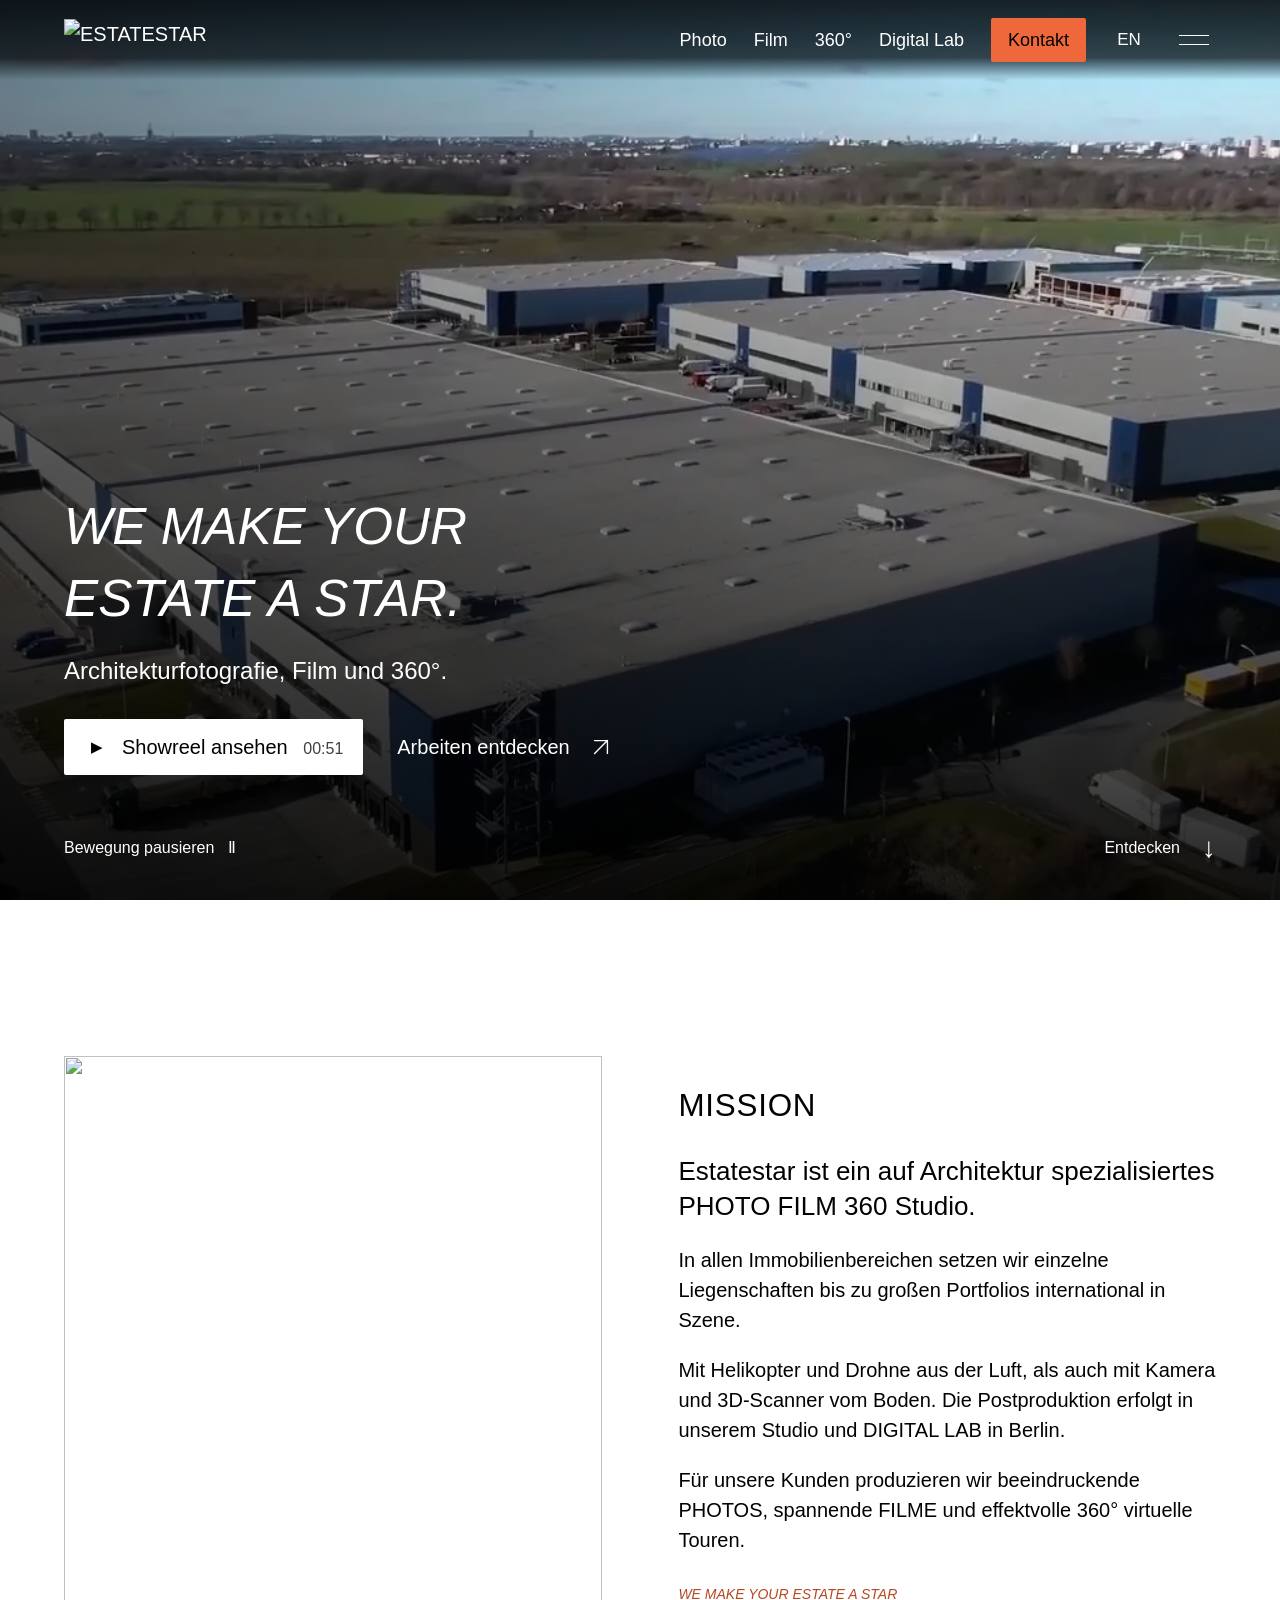
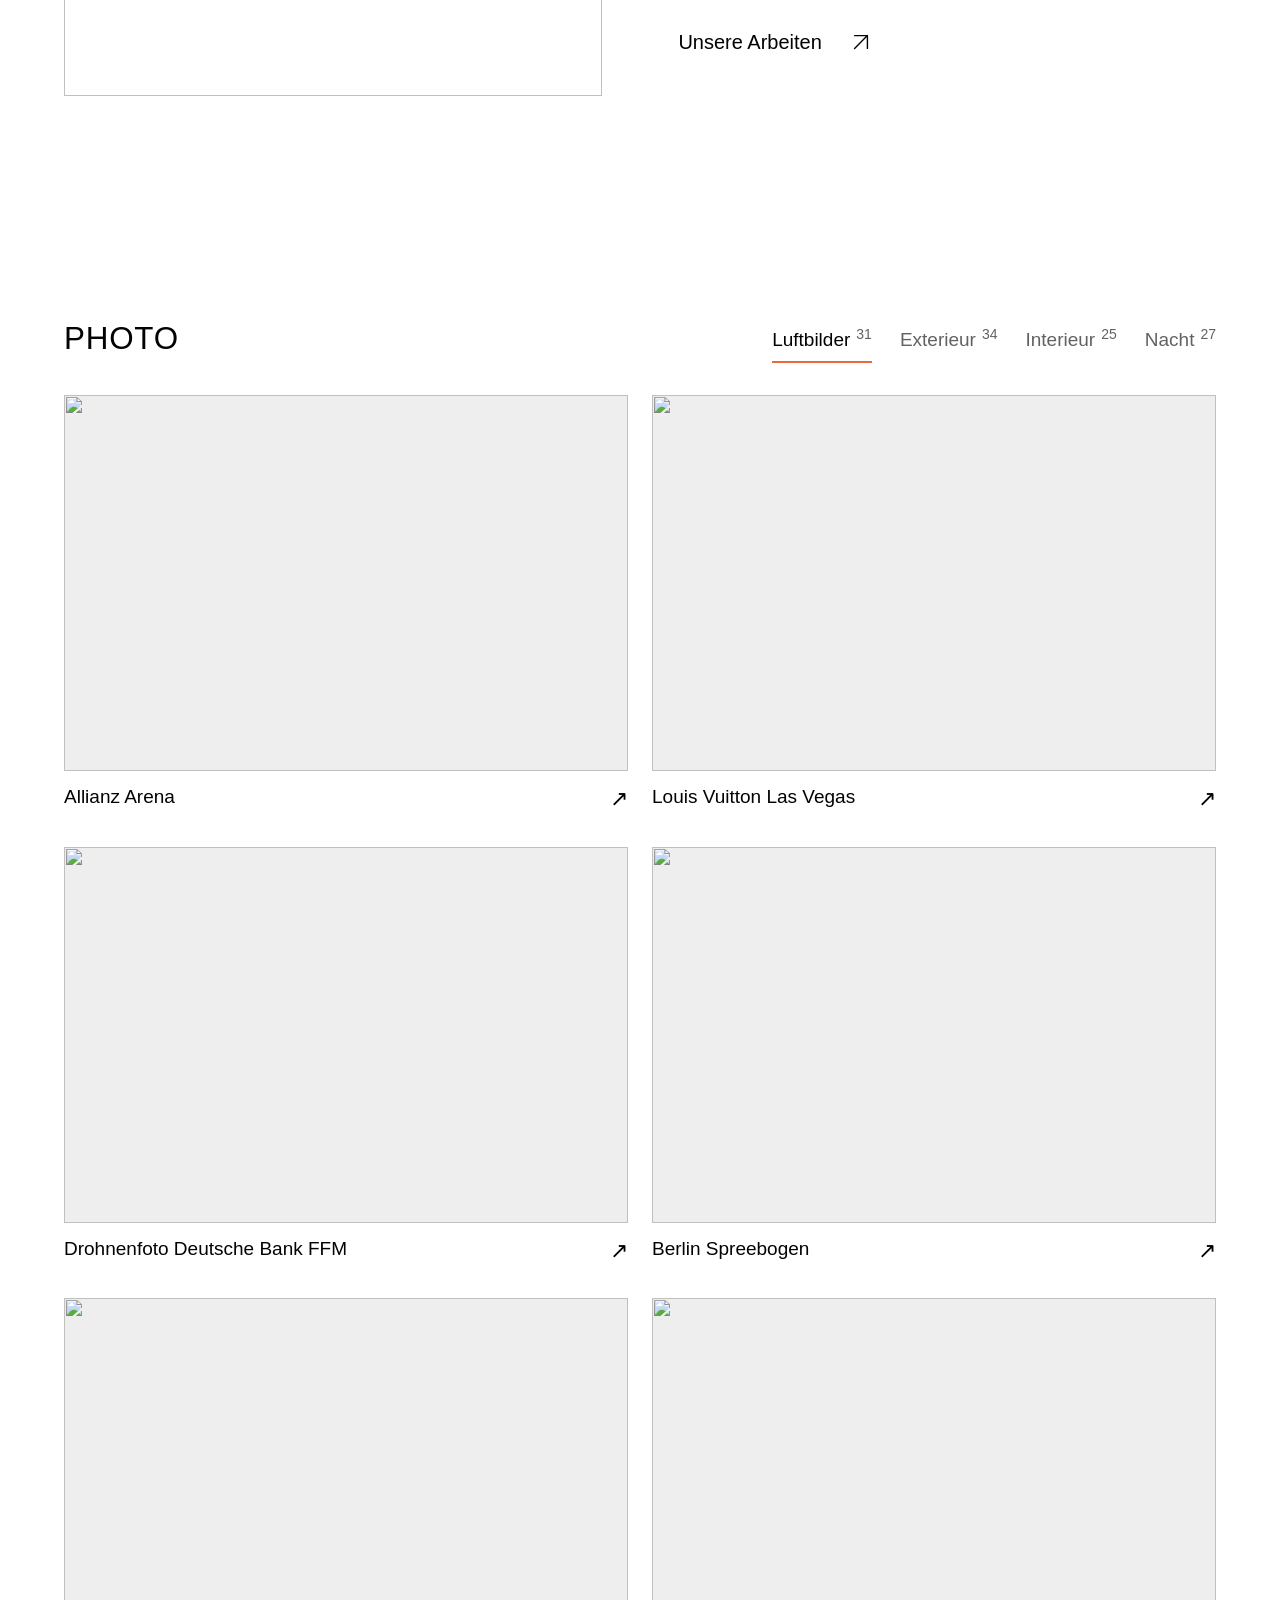
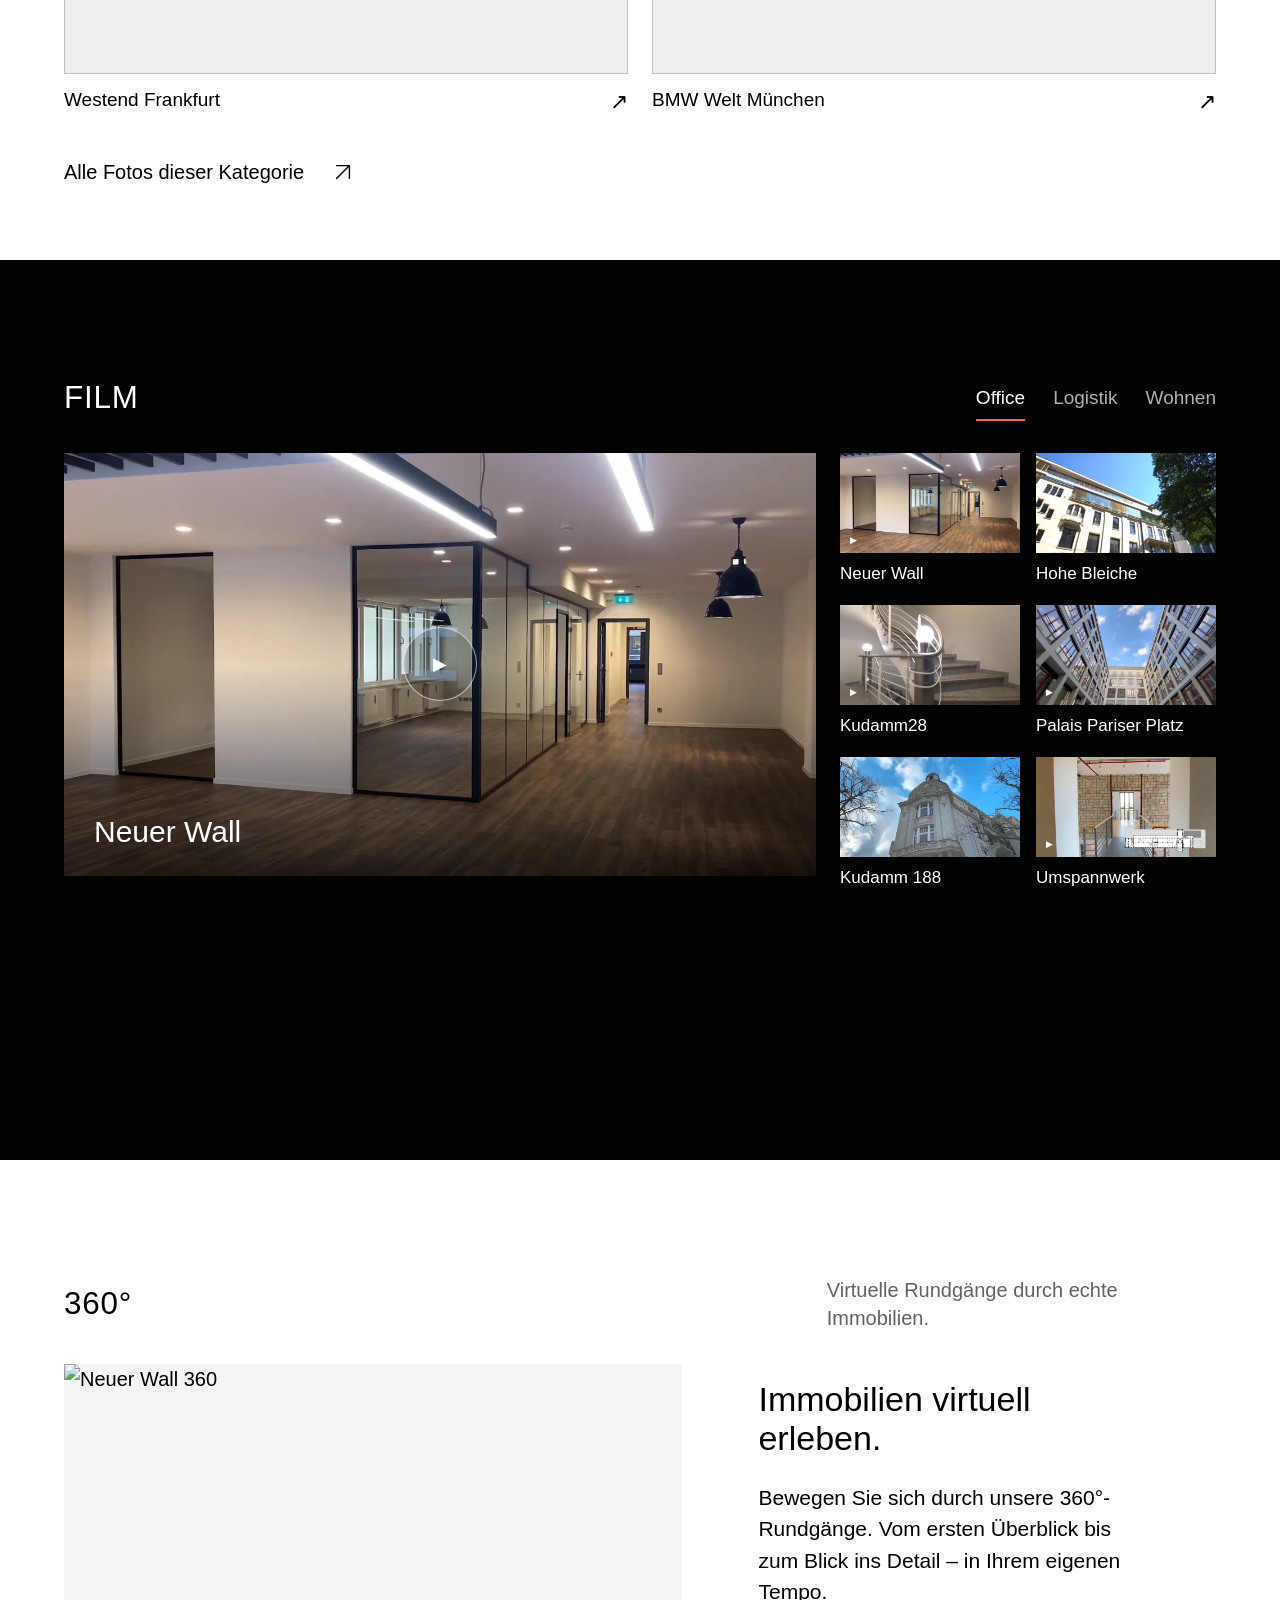
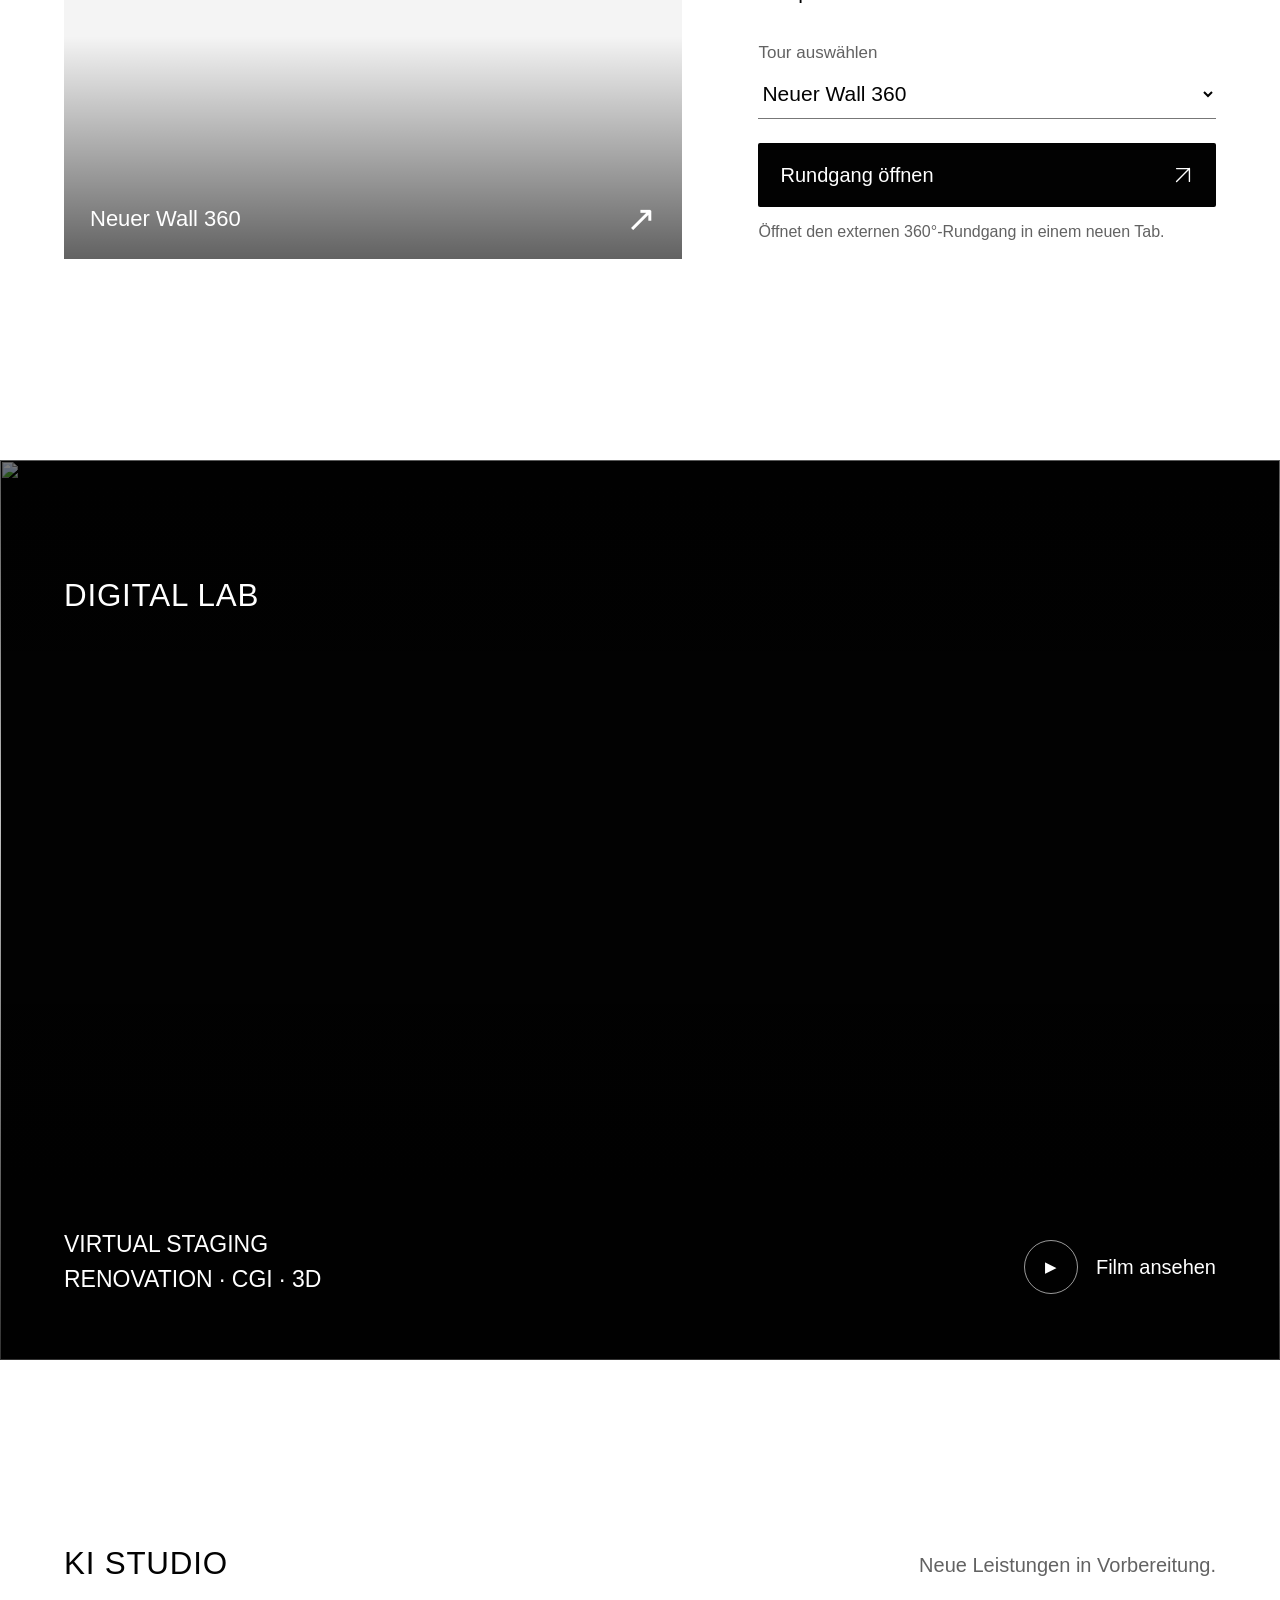
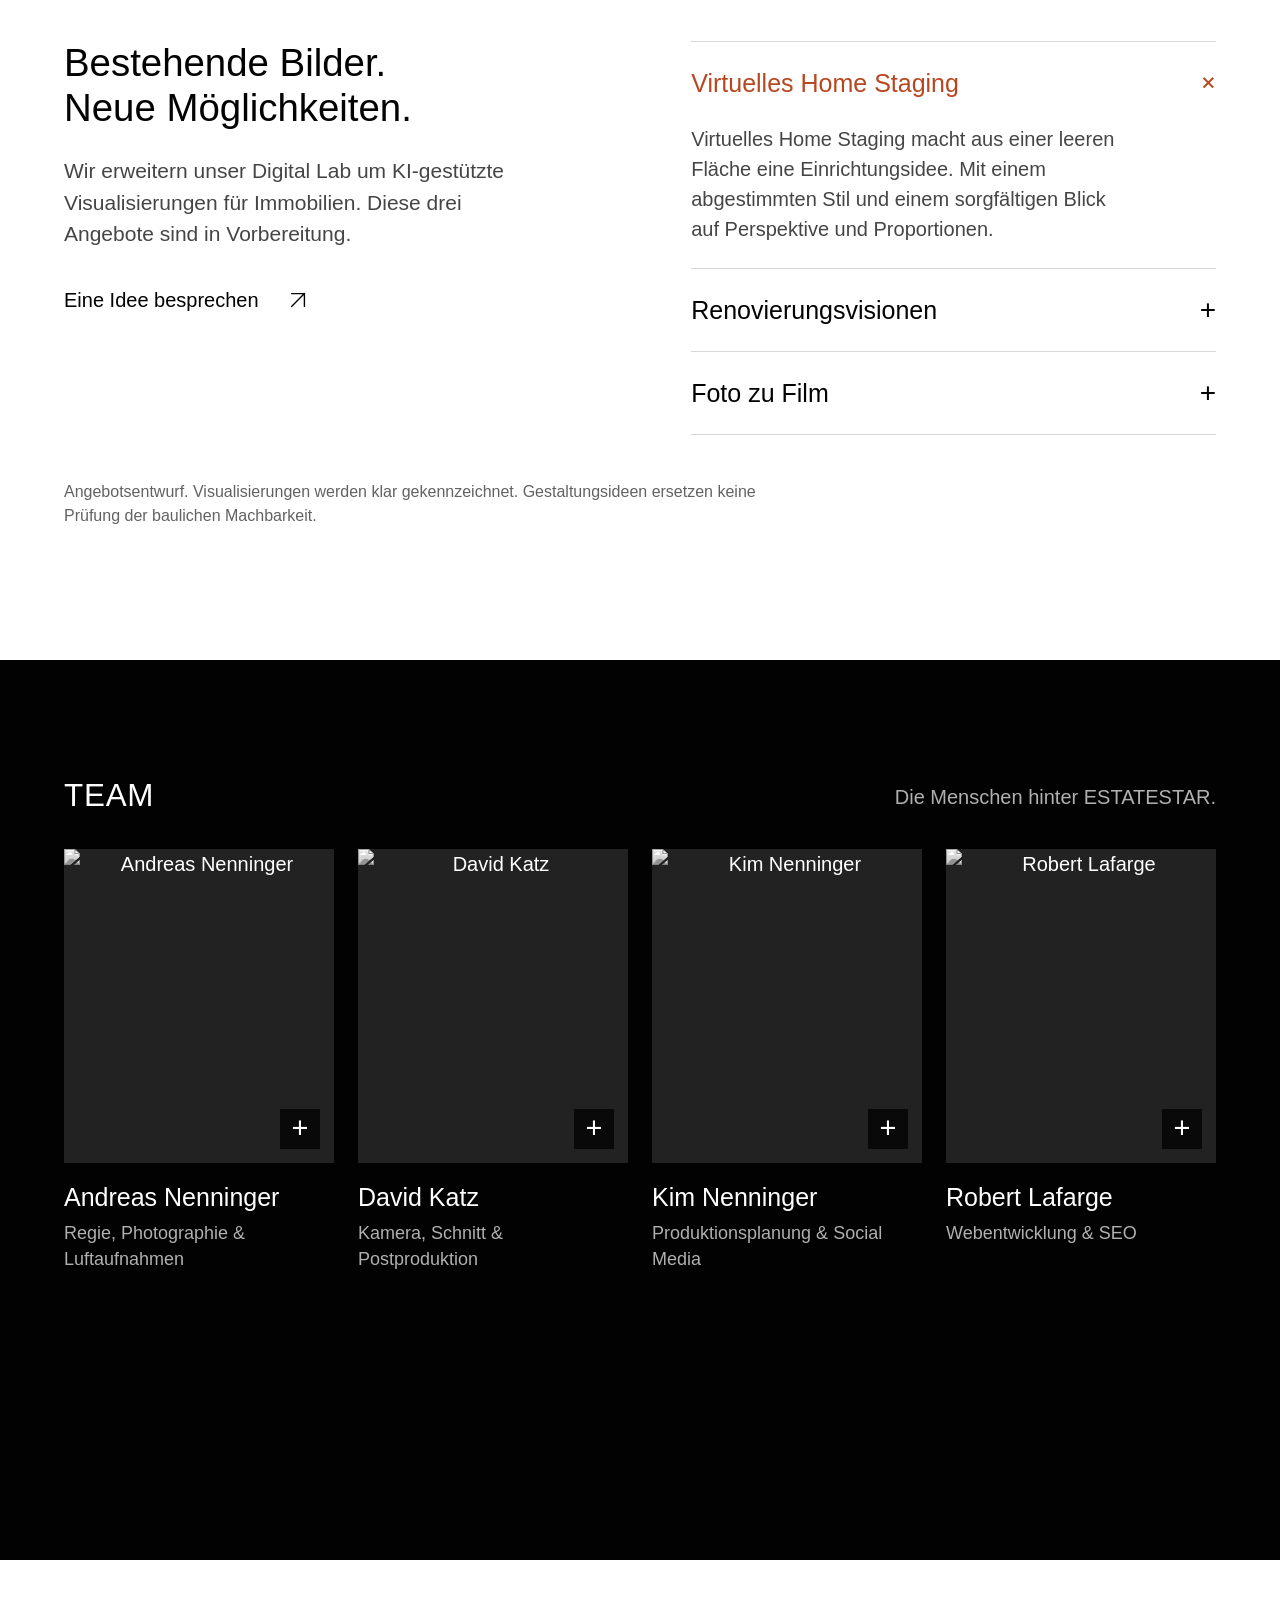
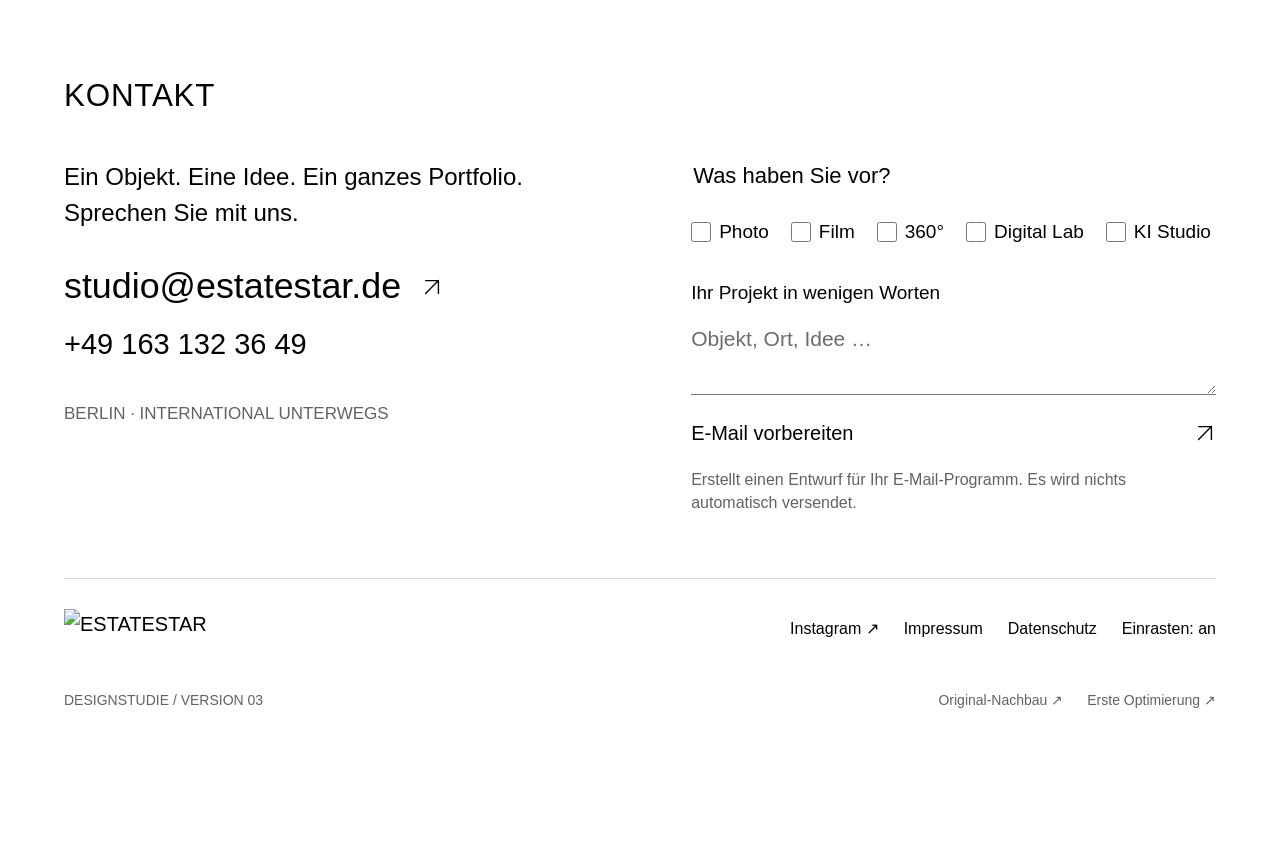
==== commit ad502e0c: "Refine portfolio hierarchy, navigation and responsive design" ====
--- a/index.html
+++ b/index.html
@@ -3,15 +3,15 @@
 <title>ESTATESTAR — Photo. Film. 360. Digital Lab.</title><meta name="description" content="Architektur sichtbar machen. ESTATESTAR: Photographie, Immobilienfilme, virtuelle Touren und Digital Lab aus Berlin."/>
 <meta property="og:title" content="ESTATESTAR — We make your estate a star."><meta property="og:image" content="https://davidkatz2305.github.io/estatestar-preview/assets/01-Rocket-Tower-Konferenzraum-GSW-Hochhaus-Architektur-Innen-Immobilie-Foto-Berlin-Desktop.webp"><link rel="icon" href="/estatestar-preview/wp-content/uploads/2022/12/cropped-Estatestar-logo-32x32.png" type="image/png"><link rel="stylesheet" href="./styles.css"><script src="./app.js" defer></script></head>
 <body><a class="skip" href="#main">Zum Inhalt</a>
-<header class="site-header"><a class="brand" href="#home" aria-label="ESTATESTAR – Startseite"><img src="/estatestar-preview/assets/Estatestar-final-logo-horizontal-weiss22.webp" alt="ESTATESTAR" width="1367" height="300"></a><nav aria-label="Hauptnavigation" class="header-nav"><a class="header-phone" href="tel:+491631323649">+49 163 132 36 49</a><a class="header-contact" href="#contact">Kontakt</a><a class="language" href="./en/" lang="en">EN</a><button type="button" class="menu-button" aria-haspopup="dialog" aria-controls="navigation" aria-label="Menü öffnen"><span></span><span></span></button></nav></header>
+<header class="site-header"><a class="brand" href="#home" aria-label="ESTATESTAR – Startseite"><img src="/estatestar-preview/assets/Estatestar-final-logo-horizontal-weiss22.webp" alt="ESTATESTAR" width="1367" height="300"></a><nav aria-label="Hauptnavigation" class="header-nav"><a class="desktop-link" data-section="photo" href="#photo">Photo</a><a class="desktop-link" data-section="film" href="#film">Film</a><a class="desktop-link" data-section="tour" href="#tour">360°</a><a class="desktop-link" data-section="digital-lab" href="#digital-lab">Digital Lab</a><a class="header-contact" data-section="contact" href="#contact">Kontakt</a><a class="language" href="./en/" lang="en">EN</a><button type="button" class="menu-button" aria-haspopup="dialog" aria-controls="navigation" aria-label="Menü öffnen"><span></span><span></span></button></nav></header>
 <main id="main">
-<section class="chapter hero dark" id="home" aria-labelledby="hero-title" data-label="Intro"><div class="hero-media"><img class="hero-poster" src="/estatestar-preview/assets/01-Rocket-Tower-Konferenzraum-GSW-Hochhaus-Architektur-Innen-Immobilie-Foto-Berlin-Desktop.webp" alt="" fetchpriority="high" width="1920" height="1080"><video class="ambient" data-desktop="/estatestar-preview/assets/Estatestar-Showreel-Immobilienvideo-Immobilie-Foto-Film-360-16x9_Comp.mp4" data-mobile="/estatestar-preview/assets/Estatestar-Showreel-Immobilienvideo-Immobilie-Foto-Film-360-9x16_Comp.mp4" poster="/estatestar-preview/assets/01-Rocket-Tower-Konferenzraum-GSW-Hochhaus-Architektur-Innen-Immobilie-Foto-Berlin-Desktop.webp" muted loop playsinline preload="none" aria-hidden="true"></video></div><div class="hero-shade"></div>
-<div class="hero-content"><h1 id="hero-title">WE MAKE YOUR<br>ESTATE A STAR.</h1><div class="hero-bottom"><nav class="hero-disciplines" aria-label="Unsere Arbeiten"><a href="#photo">PHOTO</a><a href="#film">FILM</a><a href="#tour">360°</a></nav><button type="button" class="showreel" data-video="/estatestar-preview/assets/Estatestar-Showreel-Immobilienvideo-Immobilie-Foto-Film-360-16x9_Comp.mp4" data-title="ESTATESTAR Showreel"><span class="play-small" aria-hidden="true">▶</span><span>SHOWREEL <small>00:51</small></span></button></div></div>
+<section class="chapter hero dark" id="home" aria-labelledby="hero-title" data-label="Intro"><div class="hero-media"><img class="hero-poster" src="./ambient/hero-poster.webp" alt="" fetchpriority="high" width="1920" height="1080"><video class="ambient" data-desktop="./ambient/hero-desktop.mp4" data-mobile="./ambient/hero-mobile.mp4" poster="./ambient/hero-poster.webp" muted loop playsinline preload="none" aria-hidden="true"></video></div><div class="hero-shade"></div>
+<div class="hero-content"><h1 id="hero-title">WE MAKE YOUR<br>ESTATE A STAR.</h1><p class="hero-description">Architekturfotografie, Film und 360°.</p><div class="hero-bottom"><a class="hero-work" href="#photo">Arbeiten entdecken <span class="icon" aria-hidden="true"><svg viewBox="0 0 24 24"><path d="M5 19 19 5M5 5h14v14"/></svg></span></a><button type="button" class="showreel" data-video="/estatestar-preview/assets/Estatestar-Showreel-Immobilienvideo-Immobilie-Foto-Film-360-16x9_Comp.mp4" data-title="ESTATESTAR Showreel"><span class="play-small" aria-hidden="true">▶</span><span>Showreel ansehen <small>00:51</small></span></button></div></div>
 <div class="hero-foot"><button type="button" class="motion-toggle" aria-pressed="false">Bewegung pausieren <span aria-hidden="true">Ⅱ</span></button><a href="#studio" class="scroll-cue">Entdecken <span aria-hidden="true">↓</span></a></div></section>
 
-<section class="chapter studio light" id="studio" aria-labelledby="studio-title" data-label="Mission"><img class="mission-background" src="/estatestar-preview/wp-content/uploads/2023/04/Estatestar_Mission_BG.webp" alt="" loading="lazy"><div class="studio-copy"><h2 id="studio-title">MISSION</h2><p class="lead">Estatestar ist ein auf Architektur spezialisiertes PHOTO FILM 360 Studio.</p><p>In allen Immobilienbereichen setzen wir einzelne Liegenschaften bis zu großen Portfolios international in Szene.</p><p>Mit Helikopter und Drohne aus der Luft, als auch mit Kamera und 3D-Scanner vom Boden. Die Postproduktion erfolgt in unserem Studio und DIGITAL LAB in Berlin.</p><p>Für unsere Kunden produzieren wir beeindruckende PHOTOS, spannende FILME und effektvolle 360° virtuelle Touren.</p><p class="brand-claim">WE MAKE YOUR ESTATE A STAR</p><a class="text-link" href="#photo">Unsere Arbeiten <span aria-hidden="true">↗</span></a></div></section>
+<section class="chapter studio light" id="studio" aria-labelledby="studio-title" data-label="Mission"><img class="mission-background" src="/estatestar-preview/wp-content/uploads/2023/04/Estatestar_Mission_BG.webp" alt="" loading="lazy"><div class="studio-copy"><h2 id="studio-title">MISSION</h2><p class="lead">Estatestar ist ein auf Architektur spezialisiertes PHOTO FILM 360 Studio.</p><p>In allen Immobilienbereichen setzen wir einzelne Liegenschaften bis zu großen Portfolios international in Szene.</p><p>Mit Helikopter und Drohne aus der Luft, als auch mit Kamera und 3D-Scanner vom Boden. Die Postproduktion erfolgt in unserem Studio und DIGITAL LAB in Berlin.</p><p>Für unsere Kunden produzieren wir beeindruckende PHOTOS, spannende FILME und effektvolle 360° virtuelle Touren.</p><p class="brand-claim">WE MAKE YOUR ESTATE A STAR</p><a class="text-link" href="#photo">Unsere Arbeiten <span class="icon" aria-hidden="true"><svg viewBox="0 0 24 24"><path d="M5 19 19 5M5 5h14v14"/></svg></span></a></div></section>
 
-<section class="chapter photo light" id="photo" aria-labelledby="photo-title" data-label="Photo"><h2 id="photo-title">PHOTO</h2><div class="photo-toolbar"><div class="filters" role="group" aria-label="Fotokategorie"><button type="button" data-photo-filter="luftbilder" aria-pressed="true">Luftbilder<sup>31</sup></button><button type="button" data-photo-filter="exterieur" aria-pressed="false">Exterieur<sup>34</sup></button><button type="button" data-photo-filter="interieur" aria-pressed="false">Interieur<sup>25</sup></button><button type="button" data-photo-filter="nacht" aria-pressed="false">Nacht<sup>27</sup></button></div></div><div class="photo-rail" aria-label="Ausgewählte Fotoprojekte"><a class="photo-card" data-category="luftbilder" href="./luftaufnahmen/#sec1" >
+<section class="chapter photo light" id="photo" aria-labelledby="photo-title" data-label="Photo"><div class="chapter-heading"><h2 id="photo-title">PHOTO</h2><div class="photo-toolbar"><div class="filters" role="group" aria-label="Fotokategorie"><button type="button" data-photo-filter="luftbilder" aria-pressed="true">Luftbilder<span class="filter-count">31</span></button><button type="button" data-photo-filter="exterieur" aria-pressed="false">Exterieur<span class="filter-count">34</span></button><button type="button" data-photo-filter="interieur" aria-pressed="false">Interieur<span class="filter-count">25</span></button><button type="button" data-photo-filter="nacht" aria-pressed="false">Nacht<span class="filter-count">27</span></button></div></div></div><div class="photo-rail" aria-label="Ausgewählte Fotoprojekte"><a class="photo-card" data-category="luftbilder" href="./luftaufnahmen/#sec1" >
               <div class="photo-frame"><img src="/estatestar-preview/assets/01-Helikopter-Luftbild-Allianz-Arena-Munich-Desktop-Architektur-Fotografie-Immobilie.webp" alt="" loading="lazy" decoding="async" width="1200" height="850"><span class="image-arrow" aria-hidden="true">↗</span></div>
               <div class="photo-caption"><span>Allianz Arena</span><span aria-hidden="true">↗</span></div></a><a class="photo-card" data-category="luftbilder" href="./luftaufnahmen/#sec2" >
               <div class="photo-frame"><img src="/estatestar-preview/assets/02-Drohnenfoto-Las-Vegas-Louis-Vuitton-Architektur-Fotografie-Immobilie-Desktop.webp" alt="" loading="lazy" decoding="async" width="1200" height="850"><span class="image-arrow" aria-hidden="true">↗</span></div>
@@ -59,22 +59,21 @@
               <div class="photo-frame"><img src="/estatestar-preview/assets/05-SAP-Berlin-Hackescher-Markt-blue-hour-Architektur-Foto-Immobilie-Desktop.webp" alt="" loading="lazy" decoding="async" width="1200" height="850"><span class="image-arrow" aria-hidden="true">↗</span></div>
               <div class="photo-caption"><span>Berlin Hackescher Markt SAP</span><span aria-hidden="true">↗</span></div></a><a class="photo-card" data-category="nacht" href="./nachtaufnahmen/#sec6" hidden>
               <div class="photo-frame"><img src="/estatestar-preview/assets/06-KDW-KaDeWe-bei-Nacht-Tauentzien-Wittenbergplatz-Berlin-Architektur-Foto-Immobilie-Desktop.webp" alt="" loading="lazy" decoding="async" width="1200" height="850"><span class="image-arrow" aria-hidden="true">↗</span></div>
-              <div class="photo-caption"><span>Berlin KADEWE</span><span aria-hidden="true">↗</span></div></a></div><div class="portfolio-foot"><a class="all-photos text-link" href="./luftaufnahmen/" data-routes='{"luftbilder": "./luftaufnahmen/", "exterieur": "./exterieur/", "interieur": "./interieur/", "nacht": "./nachtaufnahmen/"}'>Alle Fotos dieser Kategorie <span aria-hidden="true">↗</span></a></div><noscript><p>Alle Fotogalerien: <a href="./luftaufnahmen/">Luftbilder</a> <a href="./exterieur/">Exterieur</a> <a href="./interieur/">Interieur</a> <a href="./nachtaufnahmen/">Nacht</a> </p></noscript></section>
+              <div class="photo-caption"><span>Berlin KADEWE</span><span aria-hidden="true">↗</span></div></a></div><div class="portfolio-foot"><a class="all-photos text-link" href="./luftaufnahmen/" data-routes='{"luftbilder": "./luftaufnahmen/", "exterieur": "./exterieur/", "interieur": "./interieur/", "nacht": "./nachtaufnahmen/"}'>Alle Fotos dieser Kategorie <span class="icon" aria-hidden="true"><svg viewBox="0 0 24 24"><path d="M5 19 19 5M5 5h14v14"/></svg></span></a></div><noscript><p>Alle Fotogalerien: <a href="./luftaufnahmen/">Luftbilder</a> <a href="./exterieur/">Exterieur</a> <a href="./interieur/">Interieur</a> <a href="./nachtaufnahmen/">Nacht</a> </p></noscript></section>
 
-<section class="chapter film dark" id="film" aria-labelledby="film-title" data-label="Film"><h2 id="film-title">FILM</h2><div class="filters film-filters" role="group" aria-label="Filmkategorie"><button type="button" data-film-filter="office" aria-pressed="true">Office</button><button type="button" data-film-filter="logistik" aria-pressed="false">Logistik</button><button type="button" data-film-filter="wohnen" aria-pressed="false">Wohnen</button></div><div class="cinema"><button type="button" class="film-stage" data-video="/estatestar-preview/assets/Neuer-Wall-Film-Office-Buero-Immobilienvideo_Comp.mp4" data-title="Neuer Wall" aria-label="Neuer Wall – Film ansehen"><img src="./posters/film-25.webp" alt="" loading="lazy" width="1600" height="900"><span class="film-stage-shade"></span><span class="film-stage-info"><span class="film-stage-title">Neuer Wall</span></span><span class="play-ring" aria-hidden="true">▶</span><span class="film-watch">Film ansehen</span></button><div class="film-strip" aria-label="Weitere Filme"><button class="film-thumb" type="button" data-film-category="office" data-video="/estatestar-preview/assets/Neuer-Wall-Film-Office-Buero-Immobilienvideo_Comp.mp4" data-title="Neuer Wall"  aria-label="Neuer Wall – Film ansehen"><span class="film-thumb-image"><img src="./posters/film-25.webp" alt="" loading="lazy" width="360" height="220"><span aria-hidden="true">▶</span></span><span>Neuer Wall</span></button><button class="film-thumb" type="button" data-film-category="office" data-video="/estatestar-preview/assets/HH-Hohe-Bleichen-17-Immobilienfilm-Immovideo-Video-Office-Buero_Comp.mp4" data-title="Hohe Bleiche"  aria-label="Hohe Bleiche – Film ansehen"><span class="film-thumb-image"><img src="./posters/film-26.webp" alt="" loading="lazy" width="360" height="220"><span aria-hidden="true">▶</span></span><span>Hohe Bleiche</span></button><button class="film-thumb" type="button" data-film-category="office" data-video="/estatestar-preview/assets/Kudamm-28-Immobilienvideo-Film-Video-Berlin-Office-Wohnung-Wohnungsrundgang_Comp.mp4" data-title="Kudamm28"  aria-label="Kudamm28 – Film ansehen"><span class="film-thumb-image"><img src="./posters/film-27.webp" alt="" loading="lazy" width="360" height="220"><span aria-hidden="true">▶</span></span><span>Kudamm28</span></button><button class="film-thumb" type="button" data-film-category="office" data-video="/estatestar-preview/assets/Pariser-Platz.-Office-Bueroraeumlichkeiten-Film-Video-Immobilienfilmmp4_Comp.mp4" data-title="Palais Pariser Platz"  aria-label="Palais Pariser Platz – Film ansehen"><span class="film-thumb-image"><img src="./posters/film-28.webp" alt="" loading="lazy" width="360" height="220"><span aria-hidden="true">▶</span></span><span>Palais Pariser Platz</span></button><button class="film-thumb" type="button" data-film-category="office" data-video="/estatestar-preview/assets/Kudamm-188189-Immobilienvideo-Film-Office-Ladenflaeche-Film-Video-Store_Comp.mp4" data-title="Kudamm 188"  aria-label="Kudamm 188 – Film ansehen"><span class="film-thumb-image"><img src="./posters/film-29.webp" alt="" loading="lazy" width="360" height="220"><span aria-hidden="true">▶</span></span><span>Kudamm 188</span></button><button class="film-thumb" type="button" data-film-category="office" data-video="/estatestar-preview/assets/Umspannwerke-Kreuzberg_1.mp4" data-title="Umspannwerk"  aria-label="Umspannwerk – Film ansehen"><span class="film-thumb-image"><img src="./posters/film-30.webp" alt="" loading="lazy" width="360" height="220"><span aria-hidden="true">▶</span></span><span>Umspannwerk</span></button><button class="film-thumb" type="button" data-film-category="logistik" data-video="/estatestar-preview/assets/Fritzlar-Immobilienfilm-Logistikhalle-Logistikflaeche-Film-Video_Comp.mp4" data-title="Fritzlar Logistikhalle" hidden aria-label="Fritzlar Logistikhalle – Film ansehen"><span class="film-thumb-image"><img src="./posters/film-31.webp" alt="" loading="lazy" width="360" height="220"><span aria-hidden="true">▶</span></span><span>Fritzlar Logistikhalle</span></button><button class="film-thumb" type="button" data-film-category="logistik" data-video="/estatestar-preview/assets/Airpark-Grossbeeren-Logistikhalle-Drohnenaufnahmen-Drohne-Immobilienvideo-Videorundgang_Comp.mp4" data-title="Airpark Berlin" hidden aria-label="Airpark Berlin – Film ansehen"><span class="film-thumb-image"><img src="./posters/film-32.webp" alt="" loading="lazy" width="360" height="220"><span aria-hidden="true">▶</span></span><span>Airpark Berlin</span></button><button class="film-thumb" type="button" data-film-category="logistik" data-video="/estatestar-preview/assets/Walsrode-Immobilienvideo-Film-Logistik-Lagerhalle-Rundgang-Tour_Comp.mp4" data-title="Walsrode" hidden aria-label="Walsrode – Film ansehen"><span class="film-thumb-image"><img src="./posters/film-33.webp" alt="" loading="lazy" width="360" height="220"><span aria-hidden="true">▶</span></span><span>Walsrode</span></button><button class="film-thumb" type="button" data-film-category="logistik" data-video="/estatestar-preview/assets/Ennigerloh-Nordring-Logistik-Immobilienfilm-Video-Videotour_Comp.mp4" data-title="Ennigerloh" hidden aria-label="Ennigerloh – Film ansehen"><span class="film-thumb-image"><img src="./posters/film-34.webp" alt="" loading="lazy" width="360" height="220"><span aria-hidden="true">▶</span></span><span>Ennigerloh</span></button><button class="film-thumb" type="button" data-film-category="logistik" data-video="/estatestar-preview/assets/Drive-Elf-Grossbeeren-Film-Logistikhalle-Rundgang-Immobilienvideo_Comp.mp4" data-title="Drive Elf" hidden aria-label="Drive Elf – Film ansehen"><span class="film-thumb-image"><img src="./posters/film-35.webp" alt="" loading="lazy" width="360" height="220"><span aria-hidden="true">▶</span></span><span>Drive Elf</span></button><button class="film-thumb" type="button" data-film-category="logistik" data-video="/estatestar-preview/assets/Nexans-Hannover-Logistik-Fabrik-Immobilienvideo_Comp.mp4" data-title="Nexans" hidden aria-label="Nexans – Film ansehen"><span class="film-thumb-image"><img src="./posters/film-36.webp" alt="" loading="lazy" width="360" height="220"><span aria-hidden="true">▶</span></span><span>Nexans</span></button><button class="film-thumb" type="button" data-film-category="wohnen" data-video="/estatestar-preview/assets/Saint-Tropez-Immobilienvideo-Urlaub-Frankreich-Ferienwohnung-Villa_Comp.mp4" data-title="Saint Tropez" hidden aria-label="Saint Tropez – Film ansehen"><span class="film-thumb-image"><img src="./posters/film-37.webp" alt="" loading="lazy" width="360" height="220"><span aria-hidden="true">▶</span></span><span>Saint Tropez</span></button><button class="film-thumb" type="button" data-film-category="wohnen" data-video="/estatestar-preview/assets/Weberei-Immobilienfilm-Berlin-Rundgang-Immobilienmarketing-Video_Comp.mp4" data-title="Weberei Berlin" hidden aria-label="Weberei Berlin – Film ansehen"><span class="film-thumb-image"><img src="./posters/film-38.webp" alt="" loading="lazy" width="360" height="220"><span aria-hidden="true">▶</span></span><span>Weberei Berlin</span></button><button class="film-thumb" type="button" data-film-category="wohnen" data-video="/estatestar-preview/assets/Juan-Les-Pins-Immobilienvideo-Villa-Wohnen-Frankreich-Ferienwohnung_Comp.mp4" data-title="Juan Les Pins" hidden aria-label="Juan Les Pins – Film ansehen"><span class="film-thumb-image"><img src="./posters/film-39.webp" alt="" loading="lazy" width="360" height="220"><span aria-hidden="true">▶</span></span><span>Juan Les Pins</span></button><button class="film-thumb" type="button" data-film-category="wohnen" data-video="/estatestar-preview/assets/Kudamm-28-Immobilienvideo-Film-Video-Berlin-Office-Wohnung-Wohnungsrundgang_Comp.mp4" data-title="Kudamm 28" hidden aria-label="Kudamm 28 – Film ansehen"><span class="film-thumb-image"><img src="./posters/film-27.webp" alt="" loading="lazy" width="360" height="220"><span aria-hidden="true">▶</span></span><span>Kudamm 28</span></button><button class="film-thumb" type="button" data-film-category="wohnen" data-video="/estatestar-preview/assets/Townhouse-Immobilienvideo-Berlin-Wohnung-Rundgang-Drohnenaufnahmen_Comp.mp4" data-title="Townhouse Funk" hidden aria-label="Townhouse Funk – Film ansehen"><span class="film-thumb-image"><img src="./posters/film-41.webp" alt="" loading="lazy" width="360" height="220"><span aria-hidden="true">▶</span></span><span>Townhouse Funk</span></button><button class="film-thumb" type="button" data-film-category="wohnen" data-video="/estatestar-preview/assets/Vision-West-Trailer-Immotrailer-Immobilientrailer-Projektfilm-Immobilienvideo_Comp.mp4" data-title="Vision West" hidden aria-label="Vision West – Film ansehen"><span class="film-thumb-image"><img src="./posters/film-42.webp" alt="" loading="lazy" width="360" height="220"><span aria-hidden="true">▶</span></span><span>Vision West</span></button></div></div></section>
+<section class="chapter film dark" id="film" aria-labelledby="film-title" data-label="Film"><div class="chapter-heading"><h2 id="film-title">FILM</h2><div class="filters film-filters" role="group" aria-label="Filmkategorie"><button type="button" data-film-filter="office" aria-pressed="true">Office</button><button type="button" data-film-filter="logistik" aria-pressed="false">Logistik</button><button type="button" data-film-filter="wohnen" aria-pressed="false">Wohnen</button></div></div><div class="cinema"><button type="button" class="film-stage" data-video="/estatestar-preview/assets/Neuer-Wall-Film-Office-Buero-Immobilienvideo_Comp.mp4" data-title="Neuer Wall" aria-label="Neuer Wall – Film ansehen"><img src="./posters/film-25.webp" alt="" loading="lazy" width="1600" height="900"><span class="film-stage-shade"></span><span class="film-stage-info"><span class="film-stage-title">Neuer Wall</span></span><span class="play-ring" aria-hidden="true">▶</span><span class="film-watch">Film ansehen</span></button><div class="film-strip" aria-label="Weitere Filme"><button class="film-thumb" type="button" data-film-category="office" data-video="/estatestar-preview/assets/Neuer-Wall-Film-Office-Buero-Immobilienvideo_Comp.mp4" data-title="Neuer Wall"  aria-label="Neuer Wall – Film ansehen"><span class="film-thumb-image"><img src="./posters/film-25.webp" alt="" loading="lazy" width="360" height="220"><span aria-hidden="true">▶</span></span><span>Neuer Wall</span></button><button class="film-thumb" type="button" data-film-category="office" data-video="/estatestar-preview/assets/HH-Hohe-Bleichen-17-Immobilienfilm-Immovideo-Video-Office-Buero_Comp.mp4" data-title="Hohe Bleiche"  aria-label="Hohe Bleiche – Film ansehen"><span class="film-thumb-image"><img src="./posters/film-26.webp" alt="" loading="lazy" width="360" height="220"><span aria-hidden="true">▶</span></span><span>Hohe Bleiche</span></button><button class="film-thumb" type="button" data-film-category="office" data-video="/estatestar-preview/assets/Kudamm-28-Immobilienvideo-Film-Video-Berlin-Office-Wohnung-Wohnungsrundgang_Comp.mp4" data-title="Kudamm28"  aria-label="Kudamm28 – Film ansehen"><span class="film-thumb-image"><img src="./posters/film-27.webp" alt="" loading="lazy" width="360" height="220"><span aria-hidden="true">▶</span></span><span>Kudamm28</span></button><button class="film-thumb" type="button" data-film-category="office" data-video="/estatestar-preview/assets/Pariser-Platz.-Office-Bueroraeumlichkeiten-Film-Video-Immobilienfilmmp4_Comp.mp4" data-title="Palais Pariser Platz"  aria-label="Palais Pariser Platz – Film ansehen"><span class="film-thumb-image"><img src="./posters/film-28.webp" alt="" loading="lazy" width="360" height="220"><span aria-hidden="true">▶</span></span><span>Palais Pariser Platz</span></button><button class="film-thumb" type="button" data-film-category="office" data-video="/estatestar-preview/assets/Kudamm-188189-Immobilienvideo-Film-Office-Ladenflaeche-Film-Video-Store_Comp.mp4" data-title="Kudamm 188"  aria-label="Kudamm 188 – Film ansehen"><span class="film-thumb-image"><img src="./posters/film-29.webp" alt="" loading="lazy" width="360" height="220"><span aria-hidden="true">▶</span></span><span>Kudamm 188</span></button><button class="film-thumb" type="button" data-film-category="office" data-video="/estatestar-preview/assets/Umspannwerke-Kreuzberg_1.mp4" data-title="Umspannwerk"  aria-label="Umspannwerk – Film ansehen"><span class="film-thumb-image"><img src="./posters/film-30.webp" alt="" loading="lazy" width="360" height="220"><span aria-hidden="true">▶</span></span><span>Umspannwerk</span></button><button class="film-thumb" type="button" data-film-category="logistik" data-video="/estatestar-preview/assets/Fritzlar-Immobilienfilm-Logistikhalle-Logistikflaeche-Film-Video_Comp.mp4" data-title="Fritzlar Logistikhalle" hidden aria-label="Fritzlar Logistikhalle – Film ansehen"><span class="film-thumb-image"><img src="./posters/film-31.webp" alt="" loading="lazy" width="360" height="220"><span aria-hidden="true">▶</span></span><span>Fritzlar Logistikhalle</span></button><button class="film-thumb" type="button" data-film-category="logistik" data-video="/estatestar-preview/assets/Airpark-Grossbeeren-Logistikhalle-Drohnenaufnahmen-Drohne-Immobilienvideo-Videorundgang_Comp.mp4" data-title="Airpark Berlin" hidden aria-label="Airpark Berlin – Film ansehen"><span class="film-thumb-image"><img src="./posters/film-32.webp" alt="" loading="lazy" width="360" height="220"><span aria-hidden="true">▶</span></span><span>Airpark Berlin</span></button><button class="film-thumb" type="button" data-film-category="logistik" data-video="/estatestar-preview/assets/Walsrode-Immobilienvideo-Film-Logistik-Lagerhalle-Rundgang-Tour_Comp.mp4" data-title="Walsrode" hidden aria-label="Walsrode – Film ansehen"><span class="film-thumb-image"><img src="./posters/film-33.webp" alt="" loading="lazy" width="360" height="220"><span aria-hidden="true">▶</span></span><span>Walsrode</span></button><button class="film-thumb" type="button" data-film-category="logistik" data-video="/estatestar-preview/assets/Ennigerloh-Nordring-Logistik-Immobilienfilm-Video-Videotour_Comp.mp4" data-title="Ennigerloh" hidden aria-label="Ennigerloh – Film ansehen"><span class="film-thumb-image"><img src="./posters/film-34.webp" alt="" loading="lazy" width="360" height="220"><span aria-hidden="true">▶</span></span><span>Ennigerloh</span></button><button class="film-thumb" type="button" data-film-category="logistik" data-video="/estatestar-preview/assets/Drive-Elf-Grossbeeren-Film-Logistikhalle-Rundgang-Immobilienvideo_Comp.mp4" data-title="Drive Elf" hidden aria-label="Drive Elf – Film ansehen"><span class="film-thumb-image"><img src="./posters/film-35.webp" alt="" loading="lazy" width="360" height="220"><span aria-hidden="true">▶</span></span><span>Drive Elf</span></button><button class="film-thumb" type="button" data-film-category="logistik" data-video="/estatestar-preview/assets/Nexans-Hannover-Logistik-Fabrik-Immobilienvideo_Comp.mp4" data-title="Nexans" hidden aria-label="Nexans – Film ansehen"><span class="film-thumb-image"><img src="./posters/film-36.webp" alt="" loading="lazy" width="360" height="220"><span aria-hidden="true">▶</span></span><span>Nexans</span></button><button class="film-thumb" type="button" data-film-category="wohnen" data-video="/estatestar-preview/assets/Saint-Tropez-Immobilienvideo-Urlaub-Frankreich-Ferienwohnung-Villa_Comp.mp4" data-title="Saint Tropez" hidden aria-label="Saint Tropez – Film ansehen"><span class="film-thumb-image"><img src="./posters/film-37.webp" alt="" loading="lazy" width="360" height="220"><span aria-hidden="true">▶</span></span><span>Saint Tropez</span></button><button class="film-thumb" type="button" data-film-category="wohnen" data-video="/estatestar-preview/assets/Weberei-Immobilienfilm-Berlin-Rundgang-Immobilienmarketing-Video_Comp.mp4" data-title="Weberei Berlin" hidden aria-label="Weberei Berlin – Film ansehen"><span class="film-thumb-image"><img src="./posters/film-38.webp" alt="" loading="lazy" width="360" height="220"><span aria-hidden="true">▶</span></span><span>Weberei Berlin</span></button><button class="film-thumb" type="button" data-film-category="wohnen" data-video="/estatestar-preview/assets/Juan-Les-Pins-Immobilienvideo-Villa-Wohnen-Frankreich-Ferienwohnung_Comp.mp4" data-title="Juan Les Pins" hidden aria-label="Juan Les Pins – Film ansehen"><span class="film-thumb-image"><img src="./posters/film-39.webp" alt="" loading="lazy" width="360" height="220"><span aria-hidden="true">▶</span></span><span>Juan Les Pins</span></button><button class="film-thumb" type="button" data-film-category="wohnen" data-video="/estatestar-preview/assets/Kudamm-28-Immobilienvideo-Film-Video-Berlin-Office-Wohnung-Wohnungsrundgang_Comp.mp4" data-title="Kudamm 28" hidden aria-label="Kudamm 28 – Film ansehen"><span class="film-thumb-image"><img src="./posters/film-27.webp" alt="" loading="lazy" width="360" height="220"><span aria-hidden="true">▶</span></span><span>Kudamm 28</span></button><button class="film-thumb" type="button" data-film-category="wohnen" data-video="/estatestar-preview/assets/Townhouse-Immobilienvideo-Berlin-Wohnung-Rundgang-Drohnenaufnahmen_Comp.mp4" data-title="Townhouse Funk" hidden aria-label="Townhouse Funk – Film ansehen"><span class="film-thumb-image"><img src="./posters/film-41.webp" alt="" loading="lazy" width="360" height="220"><span aria-hidden="true">▶</span></span><span>Townhouse Funk</span></button><button class="film-thumb" type="button" data-film-category="wohnen" data-video="/estatestar-preview/assets/Vision-West-Trailer-Immotrailer-Immobilientrailer-Projektfilm-Immobilienvideo_Comp.mp4" data-title="Vision West" hidden aria-label="Vision West – Film ansehen"><span class="film-thumb-image"><img src="./posters/film-42.webp" alt="" loading="lazy" width="360" height="220"><span aria-hidden="true">▶</span></span><span>Vision West</span></button></div></div></section>
 
-<section class="chapter tour light" id="tour" aria-labelledby="tour-title" data-label="360°"><h2 id="tour-title">360°</h2><div class="tour-layout"><a class="tour-visual tour-link" href="https://my.matterport.com/show/?m=f8sGbFC4Meq" target="_blank" rel="noopener" aria-label="Neuer Wall – virtuelle Tour öffnen"><img id="tour-image" src="/estatestar-preview/assets/01-Neuer-Wall-Preview-360-Grad-Rundgang-Virtual-Tour-Office-Bueroflaeche-Virtuelle-Besichtigung-Matterport.webp" alt="Neuer Wall 360" loading="lazy" width="1200" height="900"><span class="tour-vignette"></span><span class="tour-enter" aria-hidden="true">↗</span><span class="tour-caption">Neuer Wall 360</span></a><div class="tour-copy"><p class="lead">Immobilien virtuell erleben.</p><p>Bewegen Sie sich durch unsere 360°-Rundgänge. Vom ersten Überblick bis zum Blick ins Detail – in Ihrem eigenen Tempo.</p><label for="tour-select">Tour auswählen</label><select id="tour-select"><option value="tour-43">Neuer Wall 360</option><option value="tour-44">Prinzenstraße 360</option><option value="tour-45">Ohlauer 360</option><option value="tour-46">Ohlauer All 360</option><option value="tour-47">Goerzwerk Club</option><option value="tour-48">Loewe Saal</option></select><a class="button-dark tour-link" href="https://my.matterport.com/show/?m=f8sGbFC4Meq" target="_blank" rel="noopener">Rundgang öffnen <span aria-hidden="true">↗</span></a><small>Öffnet den externen 360°-Rundgang in einem neuen Tab.</small></div></div></section>
+<section class="chapter tour light" id="tour" aria-labelledby="tour-title" data-label="360°"><div class="chapter-heading"><h2 id="tour-title">360°</h2><p>Virtuelle Rundgänge durch echte Immobilien.</p></div><div class="tour-layout"><a class="tour-visual tour-link" href="https://my.matterport.com/show/?m=f8sGbFC4Meq" target="_blank" rel="noopener" aria-label="Neuer Wall – virtuelle Tour öffnen"><img id="tour-image" src="/estatestar-preview/assets/01-Neuer-Wall-Preview-360-Grad-Rundgang-Virtual-Tour-Office-Bueroflaeche-Virtuelle-Besichtigung-Matterport.webp" alt="Neuer Wall 360" loading="lazy" width="1200" height="900"><span class="tour-vignette"></span><span class="tour-enter" aria-hidden="true">↗</span><span class="tour-caption">Neuer Wall 360</span></a><div class="tour-copy"><p class="lead">Immobilien virtuell erleben.</p><p>Bewegen Sie sich durch unsere 360°-Rundgänge. Vom ersten Überblick bis zum Blick ins Detail – in Ihrem eigenen Tempo.</p><label for="tour-select">Tour auswählen</label><select id="tour-select"><option value="tour-43">Neuer Wall 360</option><option value="tour-44">Prinzenstraße 360</option><option value="tour-45">Ohlauer 360</option><option value="tour-46">Ohlauer All 360</option><option value="tour-47">Goerzwerk Club</option><option value="tour-48">Loewe Saal</option></select><a class="button-dark tour-link" href="https://my.matterport.com/show/?m=f8sGbFC4Meq" target="_blank" rel="noopener">Rundgang öffnen <span class="icon" aria-hidden="true"><svg viewBox="0 0 24 24"><path d="M5 19 19 5M5 5h14v14"/></svg></span></a><small>Öffnet den externen 360°-Rundgang in einem neuen Tab.</small></div></div></section>
 
 <section class="chapter lab dark" id="digital-lab" aria-labelledby="lab-title" data-label="Digital Lab"><div class="lab-media"><img src="/estatestar-preview/assets/03-Luxus-Townhouse-Berlin-Wohnzimmer-Esszimmer-Architektur-Innen-Immobilie-Foto-Desktop.webp" alt="" loading="lazy"><video class="ambient" data-desktop="/estatestar-preview/assets/Digital-Lab-Virtual-Staging-Renovation-CGI-3D-Modelling-Immobilie-Real-Estate-16x9_Comp.mp4" data-mobile="/estatestar-preview/assets/Digital-Lab-Virtual-Staging-Renovation-CGI-3D-Modelling-Immobilie-Real-Estate-9x16_Comp.mp4" poster="/estatestar-preview/assets/03-Luxus-Townhouse-Berlin-Wohnzimmer-Esszimmer-Architektur-Innen-Immobilie-Foto-Desktop.webp" muted loop playsinline preload="none" aria-hidden="true"></video></div><div class="lab-shade"></div><div class="lab-content"><h2 id="lab-title">DIGITAL LAB</h2><div class="lab-bottom"><p>VIRTUAL STAGING<br>RENOVATION · CGI · 3D</p><button type="button" class="showreel" data-video="/estatestar-preview/assets/Digital-Lab-Virtual-Staging-Renovation-CGI-3D-Modelling-Immobilie-Real-Estate-16x9_Comp.mp4" data-title="ESTATESTAR Digital Lab"><span class="play-small" aria-hidden="true">▶</span><span>Film ansehen</span></button></div></div></section>
 
-<section class="chapter ki light" id="ki" aria-labelledby="ki-title" data-label="KI Studio"><h2 id="ki-title">KI STUDIO</h2><p class="section-intro">Neue Möglichkeiten für Immobilienbilder.</p><div class="ki-layout"><figure class="ki-image"><img id="ki-image" src="./posters/film-25.webp" alt="Originale ESTATESTAR-Innenaufnahme als mögliche Arbeitsgrundlage" loading="lazy" width="1200" height="850"><figcaption>Originalaufnahme · mögliche Arbeitsgrundlage, kein KI-Ergebnis</figcaption></figure><div class="ki-options"><details class="ki-option" data-image="./posters/film-25.webp" open><summary><h3>Räume einrichten.</h3><span class="expand" aria-hidden="true">+</span></summary><p>Virtuelles Home Staging macht aus einer leeren Fläche eine Einrichtungsidee. Mit einem abgestimmten Stil und einem sorgfältigen Blick auf Perspektive und Proportionen.</p></details><details class="ki-option" data-image="/estatestar-preview/assets/01-Rocket-Tower-Konferenzraum-GSW-Hochhaus-Architektur-Innen-Immobilie-Foto-Berlin-Desktop.webp" ><summary><h3>Potenzial zeigen.</h3><span class="expand" aria-hidden="true">+</span></summary><p>Materialien, Farben und neue Nutzungsideen als Renovierungsvision visualisieren. Für einen nachvollziehbaren Blick auf das, was aus einem Raum werden könnte.</p></details><details class="ki-option" data-image="/estatestar-preview/assets/02-Stilwerk-Duesseldorf-Innenhof-Architektur-Innen-Immobilie-Foto-Desktop.webp" ><summary><h3>Bilder bewegen.</h3><span class="expand" aria-hidden="true">+</span></summary><p>Aus bestehenden Immobilienfotos kurze Clips entwickeln. Kombiniert mit professionellem Schnitt, Typografie und einem klaren Blick für die Geschichte des Objekts.</p></details><a href="#contact" class="text-link">Eine Idee besprechen <span aria-hidden="true">↗</span></a></div></div><p class="ki-note">Angebotsentwurf: Neue Leistungen in Vorbereitung. Visualisierungen werden klar gekennzeichnet. Gestaltungsideen ersetzen keine Prüfung der baulichen Machbarkeit.</p></section>
+<section class="chapter ki light" id="ki" aria-labelledby="ki-title" data-label="KI Studio"><div class="chapter-heading"><h2 id="ki-title">KI STUDIO</h2><p>Neue Leistungen in Vorbereitung.</p></div><div class="ki-layout"><div class="ki-intro"><p class="lead">Bestehende Bilder.<br>Neue Möglichkeiten.</p><p>Wir erweitern unser Digital Lab um KI-gestützte Visualisierungen für Immobilien. Diese drei Angebote sind in Vorbereitung.</p><a href="#contact" class="text-link">Eine Idee besprechen <span class="icon" aria-hidden="true"><svg viewBox="0 0 24 24"><path d="M5 19 19 5M5 5h14v14"/></svg></span></a></div><div class="ki-options"><details class="ki-option" open><summary><h3>Virtuelles Home Staging</h3><span class="expand" aria-hidden="true">+</span></summary><p>Virtuelles Home Staging macht aus einer leeren Fläche eine Einrichtungsidee. Mit einem abgestimmten Stil und einem sorgfältigen Blick auf Perspektive und Proportionen.</p></details><details class="ki-option" ><summary><h3>Renovierungsvisionen</h3><span class="expand" aria-hidden="true">+</span></summary><p>Materialien, Farben und neue Nutzungsideen als Renovierungsvision visualisieren. Für einen nachvollziehbaren Blick auf das, was aus einem Raum werden könnte.</p></details><details class="ki-option" ><summary><h3>Foto zu Film</h3><span class="expand" aria-hidden="true">+</span></summary><p>Aus bestehenden Immobilienfotos kurze Clips entwickeln. Kombiniert mit professionellem Schnitt, Typografie und einem klaren Blick für die Geschichte des Objekts.</p></details></div></div><p class="ki-note">Angebotsentwurf. Visualisierungen werden klar gekennzeichnet. Gestaltungsideen ersetzen keine Prüfung der baulichen Machbarkeit.</p></section>
 
-<section class="chapter team dark" id="team" aria-labelledby="team-title" data-label="Team"><h2 id="team-title">TEAM</h2><div class="team-grid"><article class="person"><button type="button" class="person-portrait" data-person="0" aria-label="Andreas Nenninger – Biografie lesen"><img src="/estatestar-preview/assets/ES-TEAM-Andreas.webp" alt="Andreas Nenninger" loading="lazy" width="1246" height="1305"><span class="person-plus" aria-hidden="true">+</span></button><h3>Andreas Nenninger</h3><p>Regie, Photographie &amp; Luftaufnahmen</p></article><article class="person"><button type="button" class="person-portrait" data-person="1" aria-label="David Katz – Biografie lesen"><img src="/estatestar-preview/assets/ES-TEAM-David.webp" alt="David Katz" loading="lazy" width="1246" height="1305"><span class="person-plus" aria-hidden="true">+</span></button><h3>David Katz</h3><p>Kamera, Schnitt &amp; Postproduktion</p></article><article class="person"><button type="button" class="person-portrait" data-person="2" aria-label="Kim Nenninger – Biografie lesen"><img src="/estatestar-preview/assets/ES-TEAM-Kim.webp" alt="Kim Nenninger" loading="lazy" width="1246" height="1305"><span class="person-plus" aria-hidden="true">+</span></button><h3>Kim Nenninger</h3><p>Produktionsplanung &amp; Social Media</p></article><article class="person"><button type="button" class="person-portrait" data-person="3" aria-label="Robert Lafarge – Biografie lesen"><img src="/estatestar-preview/assets/ES-TEAM-Robert.webp" alt="Robert Lafarge" loading="lazy" width="1246" height="1305"><span class="person-plus" aria-hidden="true">+</span></button><h3>Robert Lafarge</h3><p>Webentwicklung &amp; SEO</p></article></div><p class="team-note">Lernen Sie die Menschen hinter ESTATESTAR kennen.</p></section>
+<section class="chapter team dark" id="team" aria-labelledby="team-title" data-label="Team"><div class="chapter-heading"><h2 id="team-title">TEAM</h2><p>Die Menschen hinter ESTATESTAR.</p></div><div class="team-grid"><article class="person"><button type="button" class="person-portrait" data-person="0" aria-label="Andreas Nenninger – Biografie lesen"><img src="/estatestar-preview/assets/ES-TEAM-Andreas.webp" alt="Andreas Nenninger" loading="lazy" width="1246" height="1305"><span class="person-plus" aria-hidden="true">+</span></button><h3>Andreas Nenninger</h3><p>Regie, Photographie &amp; Luftaufnahmen</p></article><article class="person"><button type="button" class="person-portrait" data-person="1" aria-label="David Katz – Biografie lesen"><img src="/estatestar-preview/assets/ES-TEAM-David.webp" alt="David Katz" loading="lazy" width="1246" height="1305"><span class="person-plus" aria-hidden="true">+</span></button><h3>David Katz</h3><p>Kamera, Schnitt &amp; Postproduktion</p></article><article class="person"><button type="button" class="person-portrait" data-person="2" aria-label="Kim Nenninger – Biografie lesen"><img src="/estatestar-preview/assets/ES-TEAM-Kim.webp" alt="Kim Nenninger" loading="lazy" width="1246" height="1305"><span class="person-plus" aria-hidden="true">+</span></button><h3>Kim Nenninger</h3><p>Produktionsplanung &amp; Social Media</p></article><article class="person"><button type="button" class="person-portrait" data-person="3" aria-label="Robert Lafarge – Biografie lesen"><img src="/estatestar-preview/assets/ES-TEAM-Robert.webp" alt="Robert Lafarge" loading="lazy" width="1246" height="1305"><span class="person-plus" aria-hidden="true">+</span></button><h3>Robert Lafarge</h3><p>Webentwicklung &amp; SEO</p></article></div></section>
 
-<section class="chapter contact light" id="contact" aria-labelledby="contact-title" data-label="Kontakt"><div class="contact-heading"><h2 id="contact-title">KONTAKT</h2></div><div class="contact-grid"><div class="contact-direct"><p>Ein Objekt. Eine Idee. Ein ganzes Portfolio.<br>Sprechen Sie mit uns.</p><a href="mailto:studio@estatestar.de" class="email">studio@estatestar.de <span aria-hidden="true">↗</span></a><a href="tel:+491631323649" class="phone">+49 163 132 36 49</a><span class="location">BERLIN · INTERNATIONAL UNTERWEGS</span></div><form id="project-form"><fieldset><legend>Was haben Sie vor?</legend><div class="service-options"><label><input type="checkbox" name="service" value="Photo"><span>Photo</span></label><label><input type="checkbox" name="service" value="Film"><span>Film</span></label><label><input type="checkbox" name="service" value="360°"><span>360°</span></label><label><input type="checkbox" name="service" value="Digital Lab"><span>Digital Lab</span></label><label><input type="checkbox" name="service" value="KI Studio"><span>KI Studio</span></label></div></fieldset><label class="brief-label" for="project-brief">Ihr Projekt in wenigen Worten</label><textarea id="project-brief" name="brief" rows="2" maxlength="2500" placeholder="Objekt, Ort, Idee …"></textarea><button type="submit" class="line-link">E-Mail vorbereiten <span aria-hidden="true">↗</span></button><p class="form-note">Erstellt einen Entwurf für Ihr E-Mail-Programm. Es wird nichts automatisch versendet.</p><div class="mail-result" hidden role="status"><a class="button-light" id="mail-draft" href="mailto:studio@estatestar.de">E-Mail-Entwurf öffnen <span aria-hidden="true">↗</span></a></div></form></div><footer><a href="#home" class="footer-brand"><img src="/estatestar-preview/assets/Estatestar-final-logo-horizontal-schwarz22.webp" alt="ESTATESTAR" width="1367" height="300"></a><div class="footer-links"><a href="https://www.instagram.com/estatestar_de/" target="_blank" rel="noopener">Instagram ↗</a><a href="./impressum/">Impressum</a><a href="./datenschutz/">Datenschutz</a><button type="button" class="snap-toggle" aria-pressed="true">Einrasten: an</button></div><div class="version-links"><span>DESIGNSTUDIE / VERSION 03</span><a href="/estatestar-preview/">Original-Nachbau ↗</a><a href="/estatestar-optimiert/">Erste Optimierung ↗</a></div></footer></section>
+<section class="chapter contact light" id="contact" aria-labelledby="contact-title" data-label="Kontakt"><div class="chapter-heading contact-heading"><h2 id="contact-title">KONTAKT</h2></div><div class="contact-grid"><div class="contact-direct"><p>Ein Objekt. Eine Idee. Ein ganzes Portfolio.<br>Sprechen Sie mit uns.</p><a href="mailto:studio@estatestar.de" class="email">studio@estatestar.de <span class="icon" aria-hidden="true"><svg viewBox="0 0 24 24"><path d="M5 19 19 5M5 5h14v14"/></svg></span></a><a href="tel:+491631323649" class="phone">+49 163 132 36 49</a><span class="location">BERLIN · INTERNATIONAL UNTERWEGS</span></div><form id="project-form"><fieldset><legend>Was haben Sie vor?</legend><div class="service-options"><label><input type="checkbox" name="service" value="Photo"><span>Photo</span></label><label><input type="checkbox" name="service" value="Film"><span>Film</span></label><label><input type="checkbox" name="service" value="360°"><span>360°</span></label><label><input type="checkbox" name="service" value="Digital Lab"><span>Digital Lab</span></label><label><input type="checkbox" name="service" value="KI Studio"><span>KI Studio</span></label></div></fieldset><label class="brief-label" for="project-brief">Ihr Projekt in wenigen Worten</label><textarea id="project-brief" name="brief" rows="2" maxlength="2500" placeholder="Objekt, Ort, Idee …"></textarea><button type="submit" class="line-link">E-Mail vorbereiten <span class="icon" aria-hidden="true"><svg viewBox="0 0 24 24"><path d="M5 19 19 5M5 5h14v14"/></svg></span></button><p class="form-note">Erstellt einen Entwurf für Ihr E-Mail-Programm. Es wird nichts automatisch versendet.</p><div class="mail-result" hidden role="status"><a class="button-light" id="mail-draft" href="mailto:studio@estatestar.de">E-Mail-Entwurf öffnen <span class="icon" aria-hidden="true"><svg viewBox="0 0 24 24"><path d="M5 19 19 5M5 5h14v14"/></svg></span></a></div></form></div><footer><a href="#home" class="footer-brand"><img src="/estatestar-preview/assets/Estatestar-final-logo-horizontal-schwarz22.webp" alt="ESTATESTAR" width="1367" height="300"></a><div class="footer-links"><a href="https://www.instagram.com/estatestar_de/" target="_blank" rel="noopener">Instagram ↗</a><a href="./impressum/">Impressum</a><a href="./datenschutz/">Datenschutz</a><button type="button" class="snap-toggle" aria-pressed="true">Einrasten: an</button></div><div class="version-links"><span>DESIGNSTUDIE / VERSION 03</span><a href="/estatestar-preview/">Original-Nachbau ↗</a><a href="/estatestar-optimiert/">Erste Optimierung ↗</a></div></footer></section>
 </main>
-<nav class="chapter-progress" aria-label="Kapitelnavigation"><a href="#home" data-section="home" aria-label="Intro" aria-current="location"><span>Intro</span><i></i></a><a href="#studio" data-section="studio" aria-label="Mission" ><span>Mission</span><i></i></a><a href="#photo" data-section="photo" aria-label="Photo" ><span>Photo</span><i></i></a><a href="#film" data-section="film" aria-label="Film" ><span>Film</span><i></i></a><a href="#tour" data-section="tour" aria-label="360°" ><span>360°</span><i></i></a><a href="#digital-lab" data-section="digital-lab" aria-label="Digital Lab" ><span>Digital Lab</span><i></i></a><a href="#ki" data-section="ki" aria-label="KI Studio" ><span>KI Studio</span><i></i></a><a href="#team" data-section="team" aria-label="Team" ><span>Team</span><i></i></a><a href="#contact" data-section="contact" aria-label="Kontakt" ><span>Kontakt</span><i></i></a></nav>
-<dialog id="navigation" class="nav-dialog" aria-labelledby="nav-title"><div class="dialog-top"><span id="nav-title" class="mono">ESTATESTAR / ENTDECKEN</span><button type="button" data-close aria-label="Menü schließen">×</button></div><nav aria-label="Alle Kapitel"><a href="#studio">Mission<span aria-hidden="true">↗</span></a><a href="#photo">Photo<span aria-hidden="true">↗</span></a><a href="#film">Film<span aria-hidden="true">↗</span></a><a href="#tour">360°<span aria-hidden="true">↗</span></a><a href="#digital-lab">Digital Lab<span aria-hidden="true">↗</span></a><a href="#ki">KI Studio<span aria-hidden="true">↗</span></a><a href="#team">Team<span aria-hidden="true">↗</span></a><a href="#contact">Kontakt<span aria-hidden="true">↗</span></a></nav><a class="nav-email" href="mailto:studio@estatestar.de">studio@estatestar.de ↗</a></dialog>
+<dialog id="navigation" class="nav-dialog" aria-labelledby="nav-title"><div class="dialog-top"><span id="nav-title" class="mono">ESTATESTAR / ENTDECKEN</span><button type="button" data-close aria-label="Menü schließen">×</button></div><nav aria-label="Alle Kapitel"><a href="#studio">Mission<span aria-hidden="true">↗</span></a><a href="#photo">Photo<span aria-hidden="true">↗</span></a><a href="#film">Film<span aria-hidden="true">↗</span></a><a href="#tour">360°<span aria-hidden="true">↗</span></a><a href="#digital-lab">Digital Lab<span aria-hidden="true">↗</span></a><a href="#ki">KI Studio<span aria-hidden="true">↗</span></a><a href="#team">Team<span aria-hidden="true">↗</span></a><a href="#contact">Kontakt<span aria-hidden="true">↗</span></a></nav><div class="nav-settings"><a class="nav-language" href="./en/" lang="en">English</a><button type="button" class="snap-toggle" aria-pressed="true">Einrasten: an</button></div><a class="nav-email" href="mailto:studio@estatestar.de">studio@estatestar.de ↗</a></dialog>
 <dialog id="media-dialog" class="media-dialog" aria-labelledby="media-title"><div class="dialog-top"><h2 id="media-title"></h2><button type="button" data-close aria-label="Schließen">×</button></div><div class="media-content"></div></dialog>
 <script type="application/json" id="estate-data">{"portfolio": [{"id": "photo-01", "kind": "photo", "category": "luftbilder", "title": "Allianz Arena", "image": "/estatestar-preview/assets/01-Preview-Helikopter-Luftbild-Allianz-Arena-Munich.webp", "originalImage": "https://estatestar.de/wp-content/uploads/2023/04/01-Preview-Helikopter-Luftbild-Allianz-Arena-Munich.jpg", "originalLink": "https://estatestar.de/luftaufnahmen#sec1", "link": "/estatestar-preview/luftaufnahmen/#sec1", "originalSection": "sec1", "fullImage": "/estatestar-preview/assets/01-Helikopter-Luftbild-Allianz-Arena-Munich-Desktop-Architektur-Fotografie-Immobilie.webp"}, {"id": "photo-02", "kind": "photo", "category": "luftbilder", "title": "Louis Vuitton Las Vegas", "image": "/estatestar-preview/assets/02-Preview-Drohnenfoto-Las-Vegas-Louis-Vuitton.webp", "originalImage": "https://estatestar.de/wp-content/uploads/2023/04/02-Preview-Drohnenfoto-Las-Vegas-Louis-Vuitton.jpg", "originalLink": "https://estatestar.de/luftaufnahmen#sec2", "link": "/estatestar-preview/luftaufnahmen/#sec2", "originalSection": "sec2", "fullImage": "/estatestar-preview/assets/02-Drohnenfoto-Las-Vegas-Louis-Vuitton-Architektur-Fotografie-Immobilie-Desktop.webp"}, {"id": "photo-03", "kind": "photo", "category": "luftbilder", "title": "Drohnenfoto Deutsche Bank FFM", "image": "/estatestar-preview/assets/03-Preview-Drohnenfoto-Deutsche-Bank-Frankfurt.webp", "originalImage": "https://estatestar.de/wp-content/uploads/2023/04/03-Preview-Drohnenfoto-Deutsche-Bank-Frankfurt.jpg", "originalLink": "https://estatestar.de/luftaufnahmen#sec3", "link": "/estatestar-preview/luftaufnahmen/#sec3", "originalSection": "sec3", "fullImage": "/estatestar-preview/assets/03-Drohnenfoto-Deutsche-Bank-Frankfurt-Architektur-Fotografie-Immobilie-Desktop.webp"}, {"id": "photo-04", "kind": "photo", "category": "luftbilder", "title": "Berlin Spreebogen", "image": "/estatestar-preview/assets/04-Preview-Luftbild-Berlin-Spreebogen-Regierungsviertel.webp", "originalImage": "https://estatestar.de/wp-content/uploads/2023/04/04-Preview-Luftbild-Berlin-Spreebogen-Regierungsviertel.jpg", "originalLink": "https://estatestar.de/luftaufnahmen#sec4", "link": "/estatestar-preview/luftaufnahmen/#sec4", "originalSection": "sec4", "fullImage": "/estatestar-preview/assets/04-Luftbild-Berlin-Spreebogen-Regierungsviertel-Architektur-Fotografie-Immobilie-Desktop.webp"}, {"id": "photo-05", "kind": "photo", "category": "luftbilder", "title": "Westend Frankfurt", "image": "/estatestar-preview/assets/05-Preview-Nachtaufnahme-Westend1-Frankfurt.webp", "originalImage": "https://estatestar.de/wp-content/uploads/2023/04/05-Preview-Nachtaufnahme-Westend1-Frankfurt.jpg", "originalLink": "https://estatestar.de/luftaufnahmen#sec5", "link": "/estatestar-preview/luftaufnahmen/#sec5", "originalSection": "sec5", "fullImage": "/estatestar-preview/assets/05-Nachtaufnahme-Westend1-Frankfurt-Architektur-Fotografie-Immobilie-Desktop.webp"}, {"id": "photo-06", "kind": "photo", "category": "luftbilder", "title": "BMW Welt München", "image": "/estatestar-preview/assets/06-Preview-Luftbild-BMW-Welt-Munich.webp", "originalImage": "https://estatestar.de/wp-content/uploads/2023/04/06-Preview-Luftbild-BMW-Welt-Munich.jpg", "originalLink": "https://estatestar.de/luftaufnahmen#sec6", "link": "/estatestar-preview/luftaufnahmen/#sec6", "originalSection": "sec6", "fullImage": "/estatestar-preview/assets/06-Luftbild-BMW-Welt-Munich-Architektur-Fotografie-Immobilie-Desktop.webp"}, {"id": "photo-07", "kind": "photo", "category": "exterieur", "title": "KADEWE Berlin", "image": "/estatestar-preview/assets/01-KDW-KaDeWe-Berlin-Tauentzien-Architektur-Immobilie-Foto-Preview.webp", "originalImage": "https://estatestar.de/wp-content/uploads/2023/04/01-KDW-KaDeWe-Berlin-Tauentzien-Architektur-Immobilie-Foto-Preview.jpg", "originalLink": "https://estatestar.de/exterieur#sec1", "link": "/estatestar-preview/exterieur/#sec1", "originalSection": "sec1", "fullImage": "/estatestar-preview/assets/01-KDW-KaDeWe-Berlin-Tauentzien-Architektur-Immobilie-Foto-Desktop.webp"}, {"id": "photo-08", "kind": "photo", "category": "exterieur", "title": "Kudamm 12 Berlin", "image": "/estatestar-preview/assets/02-Kudamm-12-Berlin-City-West-Architektur-Immobilie-Foto-Preview.webp", "originalImage": "https://estatestar.de/wp-content/uploads/2023/04/02-Kudamm-12-Berlin-City-West-Architektur-Immobilie-Foto-Preview.jpg", "originalLink": "https://estatestar.de/exterieur#sec2", "link": "/estatestar-preview/exterieur/#sec2", "originalSection": "sec2", "fullImage": "/estatestar-preview/assets/02-Kudamm-12-Berlin-City-West-Architektur-Immobilie-Foto-Desktop.webp"}, {"id": "photo-09", "kind": "photo", "category": "exterieur", "title": "Westhafen Tower Frankfurt", "image": "/estatestar-preview/assets/03-Westhafen-Tower-Frankfurt-Preview.webp", "originalImage": "https://estatestar.de/wp-content/uploads/2023/04/03-Westhafen-Tower-Frankfurt-Preview.jpg", "originalLink": "https://estatestar.de/exterieur#sec3", "link": "/estatestar-preview/exterieur/#sec3", "originalSection": "sec3", "fullImage": "/estatestar-preview/assets/03-Westhafen-Tower-Immofoto-Frankfurt-Desktop.webp"}, {"id": "photo-10", "kind": "photo", "category": "exterieur", "title": "KADEWE Nacht", "image": "/estatestar-preview/assets/04-KDW-KaDeWe-Berlin-Tauentzien-Nacht-Architektur-Immobilie-Foto-Preview.webp", "originalImage": "https://estatestar.de/wp-content/uploads/2023/04/04-KDW-KaDeWe-Berlin-Tauentzien-Nacht-Architektur-Immobilie-Foto-Preview.jpg", "originalLink": "https://estatestar.de/exterieur#sec4", "link": "/estatestar-preview/exterieur/#sec4", "originalSection": "sec4", "fullImage": "/estatestar-preview/assets/04-KDW-KaDeWe-Berlin-Tauentzien-Nacht-Architektur-Immobilie-Foto-Desktop.webp"}, {"id": "photo-11", "kind": "photo", "category": "exterieur", "title": "Villa New York", "image": "/estatestar-preview/assets/05-Villa-New-York-upstate-Immobilie-Architektur-Immobilie-Foto-Preview.webp", "originalImage": "https://estatestar.de/wp-content/uploads/2023/04/05-Villa-New-York-upstate-Immobilie-Architektur-Immobilie-Foto-Preview.jpg", "originalLink": "https://estatestar.de/exterieur#sec5", "link": "/estatestar-preview/exterieur/#sec5", "originalSection": "sec5", "fullImage": "/estatestar-preview/assets/05-Villa-New-York-upstate-Immobilie-Architektur-Immobilie-Foto-Desktop.webp"}, {"id": "photo-12", "kind": "photo", "category": "exterieur", "title": "Rocket Tower GSW Hochhaus Berlin", "image": "/estatestar-preview/assets/06-Rocket-Tower-GSW-Hochhaus-Immobilienfotografie-Berlin-Architektur-Immobilie-Foto-Preview.webp", "originalImage": "https://estatestar.de/wp-content/uploads/2023/04/06-Rocket-Tower-GSW-Hochhaus-Immobilienfotografie-Berlin-Architektur-Immobilie-Foto-Preview.jpg", "originalLink": "https://estatestar.de/exterieur#sec6", "link": "/estatestar-preview/exterieur/#sec6", "originalSection": "sec6", "fullImage": "/estatestar-preview/assets/06-Rocket-Tower-GSW-Hochhaus-Immobilienfotografie-Berlin-Architektur-Immobilie-Foto-Desktop.webp"}, {"id": "photo-13", "kind": "photo", "category": "interieur", "title": "Rocket Tower GSW Konferenzraum Berlin", "image": "/estatestar-preview/assets/01-Rocket-Tower-Konferenzraum-GSW-Hochhaus-Architektur-Innen-Immobilie-Foto-Berlin-Preview.webp", "originalImage": "https://estatestar.de/wp-content/uploads/2023/04/01-Rocket-Tower-Konferenzraum-GSW-Hochhaus-Architektur-Innen-Immobilie-Foto-Berlin-Preview.jpg", "originalLink": "https://estatestar.de/interieur#sec1", "link": "/estatestar-preview/interieur/#sec1", "originalSection": "sec1", "fullImage": "/estatestar-preview/assets/01-Rocket-Tower-Konferenzraum-GSW-Hochhaus-Architektur-Innen-Immobilie-Foto-Berlin-Desktop.webp"}, {"id": "photo-14", "kind": "photo", "category": "interieur", "title": "Stilwerk Düsseldorf Innenhof", "image": "/estatestar-preview/assets/02-Stilwerk-Duesseldorf-Innenhof-Architektur-Innen-Immobilie-Foto-Preview.webp", "originalImage": "https://estatestar.de/wp-content/uploads/2023/04/02-Stilwerk-Duesseldorf-Innenhof-Architektur-Innen-Immobilie-Foto-Preview.jpg", "originalLink": "https://estatestar.de/interieur#sec2", "link": "/estatestar-preview/interieur/#sec2", "originalSection": "sec2", "fullImage": "/estatestar-preview/assets/02-Stilwerk-Duesseldorf-Innenhof-Architektur-Innen-Immobilie-Foto-Desktop.webp"}, {"id": "photo-15", "kind": "photo", "category": "interieur", "title": "Luxus-Townhouse Berlin", "image": "/estatestar-preview/assets/03-Luxus-Townhouse-Berlin-Wohnzimmer-Esszimmer-Architektur-Innen-Immobilie-Foto-Preview.webp", "originalImage": "https://estatestar.de/wp-content/uploads/2023/04/03-Luxus-Townhouse-Berlin-Wohnzimmer-Esszimmer-Architektur-Innen-Immobilie-Foto-Preview.jpg", "originalLink": "https://estatestar.de/interieur#sec3", "link": "/estatestar-preview/interieur/#sec3", "originalSection": "sec3", "fullImage": "/estatestar-preview/assets/03-Luxus-Townhouse-Berlin-Wohnzimmer-Esszimmer-Architektur-Innen-Immobilie-Foto-Desktop.webp"}, {"id": "photo-16", "kind": "photo", "category": "interieur", "title": "Kudamm 46 Treppenhaus Berlin", "image": "/estatestar-preview/assets/04-Kudamm-64-Treppenhaus-Berlin-Architektur-Innen-Immobilie-Foto-Preview.webp", "originalImage": "https://estatestar.de/wp-content/uploads/2023/04/04-Kudamm-64-Treppenhaus-Berlin-Architektur-Innen-Immobilie-Foto-Preview.jpg", "originalLink": "https://estatestar.de/interieur#sec4", "link": "/estatestar-preview/interieur/#sec4", "originalSection": "sec4", "fullImage": "/estatestar-preview/assets/04-Kudamm-64-Treppenhaus-Berlin-Architektur-Innen-Immobilie-Foto-Desktop.webp"}, {"id": "photo-17", "kind": "photo", "category": "interieur", "title": "Columbia Theater Berlin", "image": "/estatestar-preview/assets/05-Columbia-Theater-Berlin-Stage-Lichtspiel-Architektur-Innen-Immobilie-Foto-Preview.webp", "originalImage": "https://estatestar.de/wp-content/uploads/2023/04/05-Columbia-Theater-Berlin-Stage-Lichtspiel-Architektur-Innen-Immobilie-Foto-Preview.jpg", "originalLink": "https://estatestar.de/interieur#sec5", "link": "/estatestar-preview/interieur/#sec5", "originalSection": "sec5", "fullImage": "/estatestar-preview/assets/05-Columbia-Theater-Berlin-Stage-Lichtspiel-Architektur-Innen-Immobilie-Foto-Desktop.webp"}, {"id": "photo-18", "kind": "photo", "category": "interieur", "title": "ECE Nova Eventis-Tunnel", "image": "/estatestar-preview/assets/06-ECE-Nova-Eventis-Tunnel-Architektur-Innen-Immobilie-Foto-Preview.webp", "originalImage": "https://estatestar.de/wp-content/uploads/2023/04/06-ECE-Nova-Eventis-Tunnel-Architektur-Innen-Immobilie-Foto-Preview.jpg", "originalLink": "https://estatestar.de/interieur#sec6", "link": "/estatestar-preview/interieur/#sec6", "originalSection": "sec6", "fullImage": "/estatestar-preview/assets/06-ECE-Nova-Eventis-Tunnel-Architektur-Innen-Immobilie-Foto-Desktop.webp"}, {"id": "photo-19", "kind": "photo", "category": "nacht", "title": "Berlin Alexanderplatz Fernsehturm", "image": "/estatestar-preview/assets/01-Berlin-Fernsehturm-Alexanderplatz-bei-Nacht-Architektur-Foto-Immobilie-Preview.webp", "originalImage": "https://estatestar.de/wp-content/uploads/2023/04/01-Berlin-Fernsehturm-Alexanderplatz-bei-Nacht-Architektur-Foto-Immobilie-Preview.jpg", "originalLink": "https://estatestar.de/nachtaufnahmen#sec1", "link": "/estatestar-preview/nachtaufnahmen/#sec1", "originalSection": "sec1", "fullImage": "/estatestar-preview/assets/01-Berlin-Fernsehturm-Alexanderplatz-bei-Nacht-Architektur-Foto-Immobilie-Desktop.webp"}, {"id": "photo-20", "kind": "photo", "category": "nacht", "title": "Mercedes Museum Stuttgart", "image": "/estatestar-preview/assets/02-Mercedes-Museum-Stutgart-Nachtaufnahme-Architektur-Foto-Immobilie-Preview.webp", "originalImage": "https://estatestar.de/wp-content/uploads/2023/04/02-Mercedes-Museum-Stutgart-Nachtaufnahme-Architektur-Foto-Immobilie-Preview.jpg", "originalLink": "https://estatestar.de/nachtaufnahmen#sec2", "link": "/estatestar-preview/nachtaufnahmen/#sec2", "originalSection": "sec2", "fullImage": "/estatestar-preview/assets/02-Mercedes-Museum-Stutgart-Nachtaufnahme-Architektur-Foto-Immobilie-Desktop.webp"}, {"id": "photo-21", "kind": "photo", "category": "nacht", "title": "Skyline Frankfurt am Main Nachtaufnahme", "image": "/estatestar-preview/assets/03-Skyline-Frankfurt-Nachtaufnahme-Oper-Opernturm-Architektur-Foto-Immobilie-Preview.webp", "originalImage": "https://estatestar.de/wp-content/uploads/2023/04/03-Skyline-Frankfurt-Nachtaufnahme-Oper-Opernturm-Architektur-Foto-Immobilie-Preview.jpg", "originalLink": "https://estatestar.de/nachtaufnahmen#sec3", "link": "/estatestar-preview/nachtaufnahmen/#sec3", "originalSection": "sec3", "fullImage": "/estatestar-preview/assets/03-Skyline-Frankfurt-Nachtaufnahme-Oper-Opernturm-Architektur-Foto-Immobilie-Desktop.webp"}, {"id": "photo-22", "kind": "photo", "category": "nacht", "title": "Berlin Breitscheidplatz Gedächtniskirche", "image": "/estatestar-preview/assets/04-Berlin-Gedaechtniskirche-Breitscheidplatz-Upper-West-Waldorf-Astoria-Panorama-Architektur-Foto-Immobilie-Preview.webp", "originalImage": "https://estatestar.de/wp-content/uploads/2023/04/04-Berlin-Gedaechtniskirche-Breitscheidplatz-Upper-West-Waldorf-Astoria-Panorama-Architektur-Foto-Immobilie-Preview.jpg", "originalLink": "https://estatestar.de/nachtaufnahmen#sec4", "link": "/estatestar-preview/nachtaufnahmen/#sec4", "originalSection": "sec4", "fullImage": "/estatestar-preview/assets/04-Berlin-Gedaechtniskirche-Breitscheidplatz-Upper-West-Waldorf-Astoria-Panorama-Architektur-Foto-Immobilie-Desktop.webp"}, {"id": "photo-23", "kind": "photo", "category": "nacht", "title": "Berlin Hackescher Markt SAP", "image": "/estatestar-preview/assets/05-SAP-Berlin-Hackescher-Markt-blue-hour-Architektur-Foto-Immobilie-Preview.webp", "originalImage": "https://estatestar.de/wp-content/uploads/2023/04/05-SAP-Berlin-Hackescher-Markt-blue-hour-Architektur-Foto-Immobilie-Preview.jpg", "originalLink": "https://estatestar.de/nachtaufnahmen#sec5", "link": "/estatestar-preview/nachtaufnahmen/#sec5", "originalSection": "sec5", "fullImage": "/estatestar-preview/assets/05-SAP-Berlin-Hackescher-Markt-blue-hour-Architektur-Foto-Immobilie-Desktop.webp"}, {"id": "photo-24", "kind": "photo", "category": "nacht", "title": "Berlin KADEWE", "image": "/estatestar-preview/assets/06-KDW-KaDeWe-bei-Nacht-Tauentzien-Wittenbergplatz-Berlin-Architektur-Foto-Immobilie-Preview.webp", "originalImage": "https://estatestar.de/wp-content/uploads/2023/04/06-KDW-KaDeWe-bei-Nacht-Tauentzien-Wittenbergplatz-Berlin-Architektur-Foto-Immobilie-Preview.jpg", "originalLink": "https://estatestar.de/nachtaufnahmen#sec6", "link": "/estatestar-preview/nachtaufnahmen/#sec6", "originalSection": "sec6", "fullImage": "/estatestar-preview/assets/06-KDW-KaDeWe-bei-Nacht-Tauentzien-Wittenbergplatz-Berlin-Architektur-Foto-Immobilie-Desktop.webp"}, {"id": "film-25", "kind": "film", "category": "office", "title": "Neuer Wall", "image": "./posters/film-25.webp", "originalImage": "https://estatestar.de/wp-content/uploads/2023/04/01-Neuer-Wall-Buero-Office-Hamburg-Immobilienvideo-Preview.jpg", "originalLink": "https://estatestar.de/wp-content/uploads/2023/04/Neuer-Wall-Film-Office-Buero-Immobilienvideo_Comp.mp4", "link": "/estatestar-preview/assets/Neuer-Wall-Film-Office-Buero-Immobilienvideo_Comp.mp4", "video": "/estatestar-preview/assets/Neuer-Wall-Film-Office-Buero-Immobilienvideo_Comp.mp4"}, {"id": "film-26", "kind": "film", "category": "office", "title": "Hohe Bleiche", "image": "./posters/film-26.webp", "originalImage": "https://estatestar.de/wp-content/uploads/2023/04/02-Hamburg-Immobilienvideo-Immobilienfilm-Buero-Raeumlichkeiten-Rundgang-Video.jpg", "originalLink": "https://estatestar.de/wp-content/uploads/2023/04/HH-Hohe-Bleichen-17-Immobilienfilm-Immovideo-Video-Office-Buero_Comp.mp4", "link": "/estatestar-preview/assets/HH-Hohe-Bleichen-17-Immobilienfilm-Immovideo-Video-Office-Buero_Comp.mp4", "video": "/estatestar-preview/assets/HH-Hohe-Bleichen-17-Immobilienfilm-Immovideo-Video-Office-Buero_Comp.mp4"}, {"id": "film-27", "kind": "film", "category": "office", "title": "Kudamm28", "image": "./posters/film-27.webp", "originalImage": "https://estatestar.de/wp-content/uploads/2023/04/03-Kudamm-28-Berlin-City-Video-Immobilienvideo-Film-Tag.jpg", "originalLink": "https://estatestar.de/wp-content/uploads/2023/04/Kudamm-28-Immobilienvideo-Film-Video-Berlin-Office-Wohnung-Wohnungsrundgang_Comp.mp4", "link": "/estatestar-preview/assets/Kudamm-28-Immobilienvideo-Film-Video-Berlin-Office-Wohnung-Wohnungsrundgang_Comp.mp4", "video": "/estatestar-preview/assets/Kudamm-28-Immobilienvideo-Film-Video-Berlin-Office-Wohnung-Wohnungsrundgang_Comp.mp4"}, {"id": "film-28", "kind": "film", "category": "office", "title": "Palais Pariser Platz", "image": "./posters/film-28.webp", "originalImage": "https://estatestar.de/wp-content/uploads/2023/04/04-Palais-Pariser-Platz-Brandenburger-Tor-Berlin-Film-Video-Videotour-Immobilienvideo.jpg", "originalLink": "https://estatestar.de/wp-content/uploads/2023/04/Pariser-Platz.-Office-Bueroraeumlichkeiten-Film-Video-Immobilienfilmmp4_Comp.mp4", "link": "/estatestar-preview/assets/Pariser-Platz.-Office-Bueroraeumlichkeiten-Film-Video-Immobilienfilmmp4_Comp.mp4", "video": "/estatestar-preview/assets/Pariser-Platz.-Office-Bueroraeumlichkeiten-Film-Video-Immobilienfilmmp4_Comp.mp4"}, {"id": "film-29", "kind": "film", "category": "office", "title": "Kudamm 188", "image": "./posters/film-29.webp", "originalImage": "https://estatestar.de/wp-content/uploads/2023/04/05-Kudamm-188-Berlin-Videorundgang-Immobilienrundgang-Buero-Office.jpg", "originalLink": "https://estatestar.de/wp-content/uploads/2023/04/Kudamm-188189-Immobilienvideo-Film-Office-Ladenflaeche-Film-Video-Store_Comp.mp4", "link": "/estatestar-preview/assets/Kudamm-188189-Immobilienvideo-Film-Office-Ladenflaeche-Film-Video-Store_Comp.mp4", "video": "/estatestar-preview/assets/Kudamm-188189-Immobilienvideo-Film-Office-Ladenflaeche-Film-Video-Store_Comp.mp4"}, {"id": "film-30", "kind": "film", "category": "office", "title": "Umspannwerk", "image": "./posters/film-30.webp", "originalImage": "https://estatestar.de/wp-content/uploads/2023/04/06-Umspannwerke-Berlin-Kreuzberg-Office-Buero-Mietflaeche-Rundgang-Immobilienvideo.jpg", "originalLink": "https://estatestar.de/wp-content/uploads/2023/04/Umspannwerke-Kreuzberg_1.mp4", "link": "/estatestar-preview/assets/Umspannwerke-Kreuzberg_1.mp4", "video": "/estatestar-preview/assets/Umspannwerke-Kreuzberg_1.mp4"}, {"id": "film-31", "kind": "film", "category": "logistik", "title": "Fritzlar Logistikhalle", "image": "./posters/film-31.webp", "originalImage": "https://estatestar.de/wp-content/uploads/2023/04/01-Fritzlar-Logistikhalle-Immobilienvideo-Immobilienfilm-Drohnenvideo-Drohne-Drohnenaufnahmen.jpg", "originalLink": "https://estatestar.de/wp-content/uploads/2023/04/Fritzlar-Immobilienfilm-Logistikhalle-Logistikflaeche-Film-Video_Comp.mp4", "link": "/estatestar-preview/assets/Fritzlar-Immobilienfilm-Logistikhalle-Logistikflaeche-Film-Video_Comp.mp4", "video": "/estatestar-preview/assets/Fritzlar-Immobilienfilm-Logistikhalle-Logistikflaeche-Film-Video_Comp.mp4"}, {"id": "film-32", "kind": "film", "category": "logistik", "title": "Airpark Berlin", "image": "./posters/film-32.webp", "originalImage": "https://estatestar.de/wp-content/uploads/2023/04/02-Airpark-Grossbeeren-Immobilienvideo-Film-Video-Tour-Rundgang-Drohne.jpg", "originalLink": "https://estatestar.de/wp-content/uploads/2023/04/Airpark-Grossbeeren-Logistikhalle-Drohnenaufnahmen-Drohne-Immobilienvideo-Videorundgang_Comp.mp4", "link": "/estatestar-preview/assets/Airpark-Grossbeeren-Logistikhalle-Drohnenaufnahmen-Drohne-Immobilienvideo-Videorundgang_Comp.mp4", "video": "/estatestar-preview/assets/Airpark-Grossbeeren-Logistikhalle-Drohnenaufnahmen-Drohne-Immobilienvideo-Videorundgang_Comp.mp4"}, {"id": "film-33", "kind": "film", "category": "logistik", "title": "Walsrode", "image": "./posters/film-33.webp", "originalImage": "https://estatestar.de/wp-content/uploads/2023/04/03-Walsrode-Immobilienrundgang-Immobilienvideo-Film-Video-Logistik-Halle-Drohnenflug-Drohnenaufnahmen-Luftaufnahmen.jpg", "originalLink": "https://estatestar.de/wp-content/uploads/2023/04/Walsrode-Immobilienvideo-Film-Logistik-Lagerhalle-Rundgang-Tour_Comp.mp4", "link": "/estatestar-preview/assets/Walsrode-Immobilienvideo-Film-Logistik-Lagerhalle-Rundgang-Tour_Comp.mp4", "video": "/estatestar-preview/assets/Walsrode-Immobilienvideo-Film-Logistik-Lagerhalle-Rundgang-Tour_Comp.mp4"}, {"id": "film-34", "kind": "film", "category": "logistik", "title": "Ennigerloh", "image": "./posters/film-34.webp", "originalImage": "https://estatestar.de/wp-content/uploads/2023/04/04-Ennigerloh-Logistik-Halle-Lagerhalle-Lagerkomplex-Video-Film-Rundgang-Drohne.jpg", "originalLink": "https://estatestar.de/wp-content/uploads/2023/04/Ennigerloh-Nordring-Logistik-Immobilienfilm-Video-Videotour_Comp.mp4", "link": "/estatestar-preview/assets/Ennigerloh-Nordring-Logistik-Immobilienfilm-Video-Videotour_Comp.mp4", "video": "/estatestar-preview/assets/Ennigerloh-Nordring-Logistik-Immobilienfilm-Video-Videotour_Comp.mp4"}, {"id": "film-35", "kind": "film", "category": "logistik", "title": "Drive Elf", "image": "./posters/film-35.webp", "originalImage": "https://estatestar.de/wp-content/uploads/2023/04/05-Drive-Elf-Logistik-Drohne-Trailer-Immobilientrailer-Immobilienvideo-Drohne-Aufnahmen-Immovideo.jpg", "originalLink": "https://estatestar.de/wp-content/uploads/2023/04/Drive-Elf-Grossbeeren-Film-Logistikhalle-Rundgang-Immobilienvideo_Comp.mp4", "link": "/estatestar-preview/assets/Drive-Elf-Grossbeeren-Film-Logistikhalle-Rundgang-Immobilienvideo_Comp.mp4", "video": "/estatestar-preview/assets/Drive-Elf-Grossbeeren-Film-Logistikhalle-Rundgang-Immobilienvideo_Comp.mp4"}, {"id": "film-36", "kind": "film", "category": "logistik", "title": "Nexans", "image": "./posters/film-36.webp", "originalImage": "https://estatestar.de/wp-content/uploads/2023/04/06-Nexans-Fabrik-Logistikhalle-Fabrikgelaende-Hannover-Immobilienvideo-Film-Video.jpg", "originalLink": "https://estatestar.de/wp-content/uploads/2023/04/Nexans-Hannover-Logistik-Fabrik-Immobilienvideo_Comp.mp4", "link": "/estatestar-preview/assets/Nexans-Hannover-Logistik-Fabrik-Immobilienvideo_Comp.mp4", "video": "/estatestar-preview/assets/Nexans-Hannover-Logistik-Fabrik-Immobilienvideo_Comp.mp4"}, {"id": "film-37", "kind": "film", "category": "wohnen", "title": "Saint Tropez", "image": "./posters/film-37.webp", "originalImage": "https://estatestar.de/wp-content/uploads/2023/02/Saint-Tropez.png", "originalLink": "https://estatestar.de/wp-content/uploads/2023/04/Saint-Tropez-Immobilienvideo-Urlaub-Frankreich-Ferienwohnung-Villa_Comp.mp4", "link": "/estatestar-preview/assets/Saint-Tropez-Immobilienvideo-Urlaub-Frankreich-Ferienwohnung-Villa_Comp.mp4", "video": "/estatestar-preview/assets/Saint-Tropez-Immobilienvideo-Urlaub-Frankreich-Ferienwohnung-Villa_Comp.mp4"}, {"id": "film-38", "kind": "film", "category": "wohnen", "title": "Weberei Berlin", "image": "./posters/film-38.webp", "originalImage": "https://estatestar.de/wp-content/uploads/2023/04/02-Weberei-Berlin-Immobilientrailer-Wohnung-Wohnen-Immovideo-Film.jpg", "originalLink": "https://estatestar.de/wp-content/uploads/2023/04/Weberei-Immobilienfilm-Berlin-Rundgang-Immobilienmarketing-Video_Comp.mp4", "link": "/estatestar-preview/assets/Weberei-Immobilienfilm-Berlin-Rundgang-Immobilienmarketing-Video_Comp.mp4", "video": "/estatestar-preview/assets/Weberei-Immobilienfilm-Berlin-Rundgang-Immobilienmarketing-Video_Comp.mp4"}, {"id": "film-39", "kind": "film", "category": "wohnen", "title": "Juan Les Pins", "image": "./posters/film-39.webp", "originalImage": "https://estatestar.de/wp-content/uploads/2023/04/03-Juan-Les-Pins-Frankreich-Urlaub-Vacation-Immobilienvideo-Immobilienfilm-Drohne-Drohnenaufnahmen-Luftaufnahmen.jpg", "originalLink": "https://estatestar.de/wp-content/uploads/2023/04/Juan-Les-Pins-Immobilienvideo-Villa-Wohnen-Frankreich-Ferienwohnung_Comp.mp4", "link": "/estatestar-preview/assets/Juan-Les-Pins-Immobilienvideo-Villa-Wohnen-Frankreich-Ferienwohnung_Comp.mp4", "video": "/estatestar-preview/assets/Juan-Les-Pins-Immobilienvideo-Villa-Wohnen-Frankreich-Ferienwohnung_Comp.mp4"}, {"id": "film-40", "kind": "film", "category": "wohnen", "title": "Kudamm 28", "image": "./posters/film-27.webp", "originalImage": "https://estatestar.de/wp-content/uploads/2023/04/04-Kudamm-28-Wohnung-Immobilienrundgang-Tour-Rundgang-Immobilienvideo-Video-Film.jpg", "originalLink": "https://estatestar.de/wp-content/uploads/2023/04/Kudamm-28-Immobilienvideo-Film-Video-Berlin-Office-Wohnung-Wohnungsrundgang_Comp.mp4", "link": "/estatestar-preview/assets/Kudamm-28-Immobilienvideo-Film-Video-Berlin-Office-Wohnung-Wohnungsrundgang_Comp.mp4", "video": "/estatestar-preview/assets/Kudamm-28-Immobilienvideo-Film-Video-Berlin-Office-Wohnung-Wohnungsrundgang_Comp.mp4"}, {"id": "film-41", "kind": "film", "category": "wohnen", "title": "Townhouse Funk", "image": "./posters/film-41.webp", "originalImage": "https://estatestar.de/wp-content/uploads/2023/04/05-Townhouse-FH-Berlin-City-Tour-Rundgang-Wohnung-Neubauwohnung-Video-Film.jpg", "originalLink": "https://estatestar.de/wp-content/uploads/2023/04/Townhouse-Immobilienvideo-Berlin-Wohnung-Rundgang-Drohnenaufnahmen_Comp.mp4", "link": "/estatestar-preview/assets/Townhouse-Immobilienvideo-Berlin-Wohnung-Rundgang-Drohnenaufnahmen_Comp.mp4", "video": "/estatestar-preview/assets/Townhouse-Immobilienvideo-Berlin-Wohnung-Rundgang-Drohnenaufnahmen_Comp.mp4"}, {"id": "film-42", "kind": "film", "category": "wohnen", "title": "Vision West", "image": "./posters/film-42.webp", "originalImage": "https://estatestar.de/wp-content/uploads/2023/04/06-Vision-West-Immobilientrailer-Trailer-Immobilie-Wohnung-Penthouse-Neubau-Bauprojekt.jpg", "originalLink": "https://estatestar.de/wp-content/uploads/2023/04/Vision-West-Trailer-Immotrailer-Immobilientrailer-Projektfilm-Immobilienvideo_Comp.mp4", "link": "/estatestar-preview/assets/Vision-West-Trailer-Immotrailer-Immobilientrailer-Projektfilm-Immobilienvideo_Comp.mp4", "video": "/estatestar-preview/assets/Vision-West-Trailer-Immotrailer-Immobilientrailer-Projektfilm-Immobilienvideo_Comp.mp4"}, {"id": "tour-43", "kind": "tour", "category": "virtuelle tour", "title": "Neuer Wall 360", "image": "/estatestar-preview/assets/01-Neuer-Wall-Preview-360-Grad-Rundgang-Virtual-Tour-Office-Bueroflaeche-Virtuelle-Besichtigung-Matterport.webp", "originalImage": "https://estatestar.de/wp-content/uploads/2023/05/01-Neuer-Wall-Preview-360-Grad-Rundgang-Virtual-Tour-Office-Bueroflaeche-Virtuelle-Besichtigung-Matterport.jpg", "originalLink": "https://my.matterport.com/show/?m=f8sGbFC4Meq", "link": "https://my.matterport.com/show/?m=f8sGbFC4Meq", "tour": "https://my.matterport.com/show/?m=f8sGbFC4Meq"}, {"id": "tour-44", "kind": "tour", "category": "virtuelle tour", "title": "Prinzenstraße 360", "image": "/estatestar-preview/assets/02-Prinzenstrasse-Berlin-Preview-Matterport-360-3D-Tour-Virtuelle-Tour-Rundgang-Besichtigung-Modell.webp", "originalImage": "https://estatestar.de/wp-content/uploads/2023/05/02-Prinzenstrasse-Berlin-Preview-Matterport-360-3D-Tour-Virtuelle-Tour-Rundgang-Besichtigung-Modell.jpg", "originalLink": "https://my.mpskin.com/de/tour/estatestar-thegrid", "link": "https://my.mpskin.com/de/tour/estatestar-thegrid", "tour": "https://my.mpskin.com/de/tour/estatestar-thegrid"}, {"id": "tour-45", "kind": "tour", "category": "virtuelle tour", "title": "Ohlauer 360", "image": "/estatestar-preview/assets/03-Ohlauer-4-OG-Virtuelle-Tour-Rundgang-Buero-Office-Berlin-Altbau-Matterport-3D-Scan-Modell-360-Grad.webp", "originalImage": "https://estatestar.de/wp-content/uploads/2023/05/03-Ohlauer-4-OG-Virtuelle-Tour-Rundgang-Buero-Office-Berlin-Altbau-Matterport-3D-Scan-Modell-360-Grad.jpg", "originalLink": "https://my.matterport.com/show/?m=8ruRV4KJaoX", "link": "https://my.matterport.com/show/?m=8ruRV4KJaoX", "tour": "https://my.matterport.com/show/?m=8ruRV4KJaoX"}, {"id": "tour-46", "kind": "tour", "category": "virtuelle tour", "title": "Ohlauer All 360", "image": "/estatestar-preview/assets/04-Ohlauer-All-Preview-Virtual-Tour-Rundgang-Office-Buero-Besichtigung-Matterport-Online.webp", "originalImage": "https://estatestar.de/wp-content/uploads/2023/05/04-Ohlauer-All-Preview-Virtual-Tour-Rundgang-Office-Buero-Besichtigung-Matterport-Online.jpg", "originalLink": "https://my.matterport.com/show/?m=ETNa3i262Fp", "link": "https://my.matterport.com/show/?m=ETNa3i262Fp", "tour": "https://my.matterport.com/show/?m=ETNa3i262Fp"}, {"id": "tour-47", "kind": "tour", "category": "virtuelle tour", "title": "Goerzwerk Club", "image": "/estatestar-preview/assets/05-Goerzwerk-Club-Preview-Berlin-Virtuelle-Tour-Rundgang-Besichtigung-Online-3D-Tour.webp", "originalImage": "https://estatestar.de/wp-content/uploads/2023/05/05-Goerzwerk-Club-Preview-Berlin-Virtuelle-Tour-Rundgang-Besichtigung-Online-3D-Tour.jpg", "originalLink": "https://my.matterport.com/show/?m=sg6MtVFgPwT", "link": "https://my.matterport.com/show/?m=sg6MtVFgPwT", "tour": "https://my.matterport.com/show/?m=sg6MtVFgPwT"}, {"id": "tour-48", "kind": "tour", "category": "virtuelle tour", "title": "Loewe Saal", "image": "/estatestar-preview/assets/06-Komm-auf-Tour-Preview-Berlin-Loewe-Saal-Scan-Museum-3D-Tour-Virtuelle-Tour-Rundgang-Matterport-Mattertags.webp", "originalImage": "https://estatestar.de/wp-content/uploads/2023/05/06-Komm-auf-Tour-Preview-Berlin-Loewe-Saal-Scan-Museum-3D-Tour-Virtuelle-Tour-Rundgang-Matterport-Mattertags.jpg", "originalLink": "https://my.matterport.com/show/?m=NJywcSCYBhS", "link": "https://my.matterport.com/show/?m=NJywcSCYBhS", "tour": "https://my.matterport.com/show/?m=NJywcSCYBhS"}], "team": [{"name": "Andreas Nenninger", "displayName": "ANDREAS NENNINGER", "image": "/estatestar-preview/assets/ES-TEAM-Andreas.webp", "originalImage": "https://estatestar.de/wp-content/uploads/2023/04/ES-TEAM-Andreas.jpg", "bio": {"de": "Andreas ist der Regisseur hinter den Kameras, Photograph, erfahrener Drohnenpilot und auf Helikopterflüge spezialisiert. Durch seine Zeit im Immobilien Investment bei der Deutschen Bank in Berlin und New York, kennt er die Anforderungen im Immobilienmarketing sehr genau. Diese Erfahrung, gepaart mit seiner lebenslangen Passion für die Photographie, setzt er seit 20 Jahren als Profi um.", "en": "Andreas is the director behind the cameras, photographer, experienced drone pilot and specialized in helicopter flights. Since his time in the real estate investment business with Deutsche Bank in Berlin and New York, he knows the challenges of real estate marketing quite well. This experience, combined with his lifelong passion for photography, he has been implementing as a professional for 20 years."}, "role": {"de": "Regie, Photographie & Luftaufnahmen", "en": "Directing, photography & aerials"}, "roleSource": "Editorial summary of skills explicitly stated in original biography; not an official job title."}, {"name": "David Katz", "displayName": "DAVID KATZ", "image": "/estatestar-preview/assets/ES-TEAM-David.webp", "originalImage": "https://estatestar.de/wp-content/uploads/2023/04/ES-TEAM-David.jpg", "bio": {"de": "Film ist seine Welt. David ist unser Held des bewegten Bildes und der beste Cutter der Stadt, des Landes, des Universums… Nach dem Abschluss seiner Filmausbildung in Potsdam-Babelsberg hat David sich entschieden, direkt in das Business einzusteigen. Seine Top Skills sind Kamera, Color Grading, Sound Design und bei den 360° virtuellen Touren 3D Scans und Digital Staging.", "en": "Film is his world. David is our moving image hero and the best editor in town, the country, the universe… After finishing his film education in Potsdam-Babelsberg, David decided to go straight into the business. His top skills are camera, color grading, sound design and for the 360° virtual tours 3D scans and digital staging."}, "role": {"de": "Kamera, Schnitt & Postproduktion", "en": "Cinematography, editing & post-production"}, "roleSource": "Editorial summary of skills explicitly stated in original biography; not an official job title."}, {"name": "Kim Nenninger", "displayName": "KIM NENNINGER", "image": "/estatestar-preview/assets/ES-TEAM-Kim.webp", "originalImage": "https://estatestar.de/wp-content/uploads/2023/04/ES-TEAM-Kim.jpg", "bio": {"de": "Kim koordiniert im Studio Office die Produktionsplanung und ist für das Hardware und Software Management verantwortlich, damit sich unser kreatives Team voll auf die Aufnahmen und die Postproduktion im Digital Lab und Studio konzentrieren kann. Ausserdem ist Kim unser Social Media Mastermind und bringt die Estatestars auf den roten Teppich.", "en": "Kim coordinates production planning in the studio office and is responsible for hardware and software management so that our creative team can fully focus on shootings and post-productions. In addition, Kim is our social media mastermind and gets the estatestars ready for the walk on the red carpet."}, "role": {"de": "Produktionsplanung & Social Media", "en": "Production planning & social media"}, "roleSource": "Editorial summary of skills explicitly stated in original biography; not an official job title."}, {"name": "Robert Lafarge", "displayName": "ROBERT LAFARGE", "image": "/estatestar-preview/assets/ES-TEAM-Robert.webp", "originalImage": "https://estatestar.de/wp-content/uploads/2023/04/ES-TEAM-Robert.jpg", "bio": {"de": "Als Digital Native ist das Web Roberts Domain. Das Coding und Engineering von Websites ist sein Spezialgebiet, ausserdem die Erstellung von modernen Marketing Tools, zum Beispiel digitalen Exposés. Stringentes Content Management und ein ordentlicher Schluck SEO (Search Engine Optimization) durch Robert hat noch keinem Unternehmen geschadet.", "en": "As a digital native, the web is Robert’s domain. Website coding and engineering is his specialty, as well as the creation of modern marketing tools, such as digital exposés. Stringent content management and a decent sip of SEO (Search Engine Optimization) by Robert creates a lot of traffic for any company."}, "role": {"de": "Webentwicklung & SEO", "en": "Web development & SEO"}, "roleSource": "Editorial summary of skills explicitly stated in original biography; not an official job title."}]}</script>
 </body></html>
--- a/styles.css
+++ b/styles.css
@@ -38,3 +38,23 @@
 @media(max-width:760px){:root{--gutter:24px}body{font-size:20px}.site-header{padding:17px var(--gutter)}.brand{width:174px}.header-nav{gap:20px}.header-nav .header-phone{display:none}.header-nav .language{font-size:11px}.menu-button{width:32px;padding:10px 0}.menu-button span{width:27px}.chapter{padding:105px var(--gutter) 38px;min-height:100svh}.chapter>h2{margin-bottom:26px;font-size:29px;letter-spacing:.055em}.hero{height:100svh;min-height:600px;padding:0}.hero-content{inset:auto var(--gutter) 112px}.hero h1{font-size:clamp(21px,5.3vw,32px);line-height:1.65;letter-spacing:0}.hero-bottom{margin-top:25px;align-items:center;gap:18px}.hero-disciplines{gap:18px;font-size:10px}.showreel{font-size:9px;gap:12px;min-height:48px}.play-small{width:48px;height:48px;font-size:12px}.showreel small{font-size:14px}.hero-foot{bottom:22px;font-size:15px}.hero-foot .motion-toggle{gap:9px}.scroll-cue{gap:12px}.hero-shade{background:linear-gradient(0deg,#000e,transparent 70%)}.studio{display:block;padding:240px 20px 40px;min-height:100svh}.mission-background{object-position:35% center}.studio-copy{width:100%;padding:30px 25px}.studio-copy h2{font-size:27px;letter-spacing:.07em;margin-bottom:23px}.studio-copy .lead{font-size:23px}.studio-copy p{font-size:20px;margin-bottom:17px}.studio-copy .brand-claim{font-size:14px;line-height:1.9;margin-top:25px}.studio-copy .text-link{font-size:18px}.photo-toolbar{margin-bottom:22px}.photo .filters{display:grid;grid-template-columns:1fr 1fr;gap:2px 24px;width:min(100%,320px)}.photo .filters button{justify-self:center}.filters{gap:18px;justify-content:center;flex-wrap:wrap}.filters button{font-size:10px;min-height:44px;padding:10px 0;letter-spacing:0}.filters sup{font-size:12px;margin-left:4px}.photo-rail{grid-template-columns:repeat(2,minmax(0,1fr));gap:12px}.photo-frame{height:auto;aspect-ratio:1.25}.photo-caption{font-size:15px;padding:32px 11px 12px;line-height:1.2}.photo-caption>span:last-child{display:none}.portfolio-foot{margin-top:20px}.portfolio-foot .text-link{font-size:17px}.film-filters{gap:30px;margin-bottom:25px}.cinema{display:block}.film-stage{aspect-ratio:16/11;height:auto}.film-stage-info{left:19px;right:19px;bottom:22px}.film-stage-title{font-size:21px;line-height:1.4;max-width:90%;display:block}.film-watch{display:none}.play-ring{width:62px;height:62px;font-size:16px}.film-strip{grid-template-columns:repeat(3,minmax(0,1fr));gap:20px 12px;margin-top:22px}.film-thumb{font-size:15px}.film-thumb-image{aspect-ratio:1.35;margin-bottom:8px}.tour-layout{display:flex;flex-direction:column;gap:30px;margin-top:35px}.tour-visual{width:100%;height:370px;min-height:0}.tour-caption{font-size:13px;left:20px;bottom:22px}.tour-enter{right:20px;bottom:18px}.tour-copy{width:100%}.tour-copy .lead{font-size:29px;max-width:none;margin-bottom:16px}.tour-copy>p{font-size:21px;max-width:none;margin-bottom:25px}.tour-copy small{font-size:15px}.lab{height:100svh;min-height:620px;padding:0}.lab-content{padding:110px var(--gutter) 45px}.lab h2{font-size:26px;letter-spacing:.04em}.lab-bottom{display:block}.lab-bottom p{font-size:12px;line-height:2}.lab-bottom .showreel{margin-top:28px;font-size:11px}.section-intro{font-size:21px;margin-top:-5px;margin-bottom:32px}.ki-layout{display:flex;flex-direction:column;gap:25px}.ki-image,.ki-options{width:100%}.ki-image img{height:280px}.ki-image figcaption{font-size:14px;line-height:1.4}.ki-option summary{min-height:72px;padding:18px 0;gap:15px}.ki-option h3{font-size:25px}.ki-option p{font-size:20px;padding-right:15px;padding-bottom:22px}.ki-options>.text-link{margin-top:22px}.ki-note{font-size:15px;margin-top:28px}.team-grid{grid-template-columns:1fr 1fr;gap:30px 16px;margin-top:35px}.person h3{font-family:Eurostile,sans-serif;font-size:21px;line-height:1.2;margin:15px 0 8px}.person>p{font-size:17px}.person-plus{bottom:10px;right:10px;width:34px;height:34px;font-size:25px}.team-note{font-size:18px;line-height:1.4;margin-top:34px}.contact-heading{margin-bottom:40px}.contact-heading h2{font-size:28px}.contact-grid{display:flex;flex-direction:column;gap:42px}.contact-direct>p{font-size:23px;margin-bottom:25px}.contact-direct .email{font-size:28px;gap:15px}.contact-direct .phone{font-size:25px;margin:12px 0 25px}.contact-direct>.location{font-size:16px}.contact legend{font-size:21px}.service-options{gap:14px 19px}.service-options label{font-size:19px}.brief-label{font-size:19px}.form-note{font-size:15px}footer{margin-top:45px;gap:22px}.footer-brand{width:175px}.footer-links{margin:0;gap:5px 23px;width:100%;font-size:16px}.version-links{gap:4px 22px;flex-wrap:wrap;font-size:14px;padding-top:4px}.version-links>span{width:100%;margin-bottom:7px}.chapter-progress{display:none}.nav-dialog{padding:0 12px 25px;width:calc(100vw - 24px);max-width:calc(100vw - 24px)}.dialog-top{padding:14px 12px;gap:15px}.dialog-top .mono{font-size:10px}.nav-dialog nav{grid-template-columns:1fr;padding:0 12px}.nav-dialog nav a{min-height:60px;font-size:19px}.nav-email{padding:25px 12px 0;font-size:21px}.media-dialog{max-width:calc(100vw - 20px);width:calc(100vw - 20px)}.dialog-top h2{font-size:12px}.media-content>.person-bio{grid-template-columns:1fr;padding:22px;gap:23px}.person-bio img{max-height:280px;object-position:50% 25%}.person-bio p{font-size:20px}.person-bio .mono{font-size:11px;margin-bottom:12px}}
 @media(max-width:370px){:root{--gutter:20px}.brand{width:154px}.header-nav{gap:15px}.hero-disciplines{gap:14px;font-size:9px}.showreel{gap:8px;font-size:8px}.hero h1{font-size:20px}.play-small{width:42px;height:42px}.filters{gap:13px}.filters button{font-size:9px}.photo-rail{gap:10px}.photo-caption{font-size:14px}.studio-copy{padding:27px 22px}.studio-copy .brand-claim{font-size:13px}.contact-direct .email{font-size:25px}.person h3{font-size:20px}.lab h2{font-size:23px}}
 @media(prefers-reduced-motion:reduce){html{scroll-behavior:auto;scroll-snap-type:none!important}*,*::before,*::after{animation:none!important;transition:none!important}.ambient{display:none!important}.person-portrait img{filter:none}}
+
+/* Design review 2026-10-18: image-led hierarchy, shared spacing and readable controls. */
+:root{--space-sm:16px;--space-md:24px;--space-lg:40px;--space-xl:64px;--accent-text:#b74720;--gutter:clamp(22px,5vw,88px)}
+body{font-size:20px;line-height:1.5}.chapter{padding-top:116px;padding-bottom:64px}h2{font-size:clamp(26px,2.45vw,38px);letter-spacing:.025em;line-height:1.3}.chapter-heading{display:flex;justify-content:space-between;align-items:center;gap:32px;margin-bottom:32px}.chapter-heading h2{margin:0;text-align:left}.chapter-heading>p{font-size:20px;color:var(--muted);line-height:1.4;margin:0;max-width:35ch}.icon{display:inline-flex;align-items:center;justify-content:center;flex-shrink:0;width:22px;height:22px}.icon svg{width:100%;height:100%;fill:none;stroke:currentColor;stroke-width:1.5;stroke-linecap:round;stroke-linejoin:round}
+.site-header{padding:18px var(--gutter);gap:28px}.brand{width:195px}.header-nav{gap:27px;font-size:18px}.header-nav a{position:relative;white-space:nowrap}.header-nav .language{font-family:Eurostile,Arial,sans-serif;font-size:17px;min-width:32px;justify-content:center}.header-nav .desktop-link[aria-current]:after{content:"";position:absolute;left:0;right:0;bottom:4px;height:2px;background:var(--orange)}.header-nav>a:hover{color:var(--orange)}body[data-theme="light"] .header-nav>a:hover{color:var(--accent-text)}header .header-contact{display:flex!important;padding:0 17px;min-height:44px;background:var(--orange);color:var(--ink)!important;border-radius:2px}.header-contact:hover{background:#f48661}.menu-button{width:44px;height:44px;align-items:center}
+.hero{padding:0}.hero-content{bottom:125px;max-width:1100px}.hero h1{font-size:clamp(30px,4vw,58px);line-height:1.4;letter-spacing:0;max-width:none}.hero-description{font-size:24px;line-height:1.45;margin-top:20px;max-width:42ch}.hero-bottom{justify-content:flex-start;align-items:center;gap:34px;margin-top:30px}.hero-work{display:flex;gap:20px;align-items:center;min-height:52px;font-size:20px}.hero-work:hover{text-decoration:underline}.showreel{font-family:Eurostile,Arial,sans-serif;font-size:20px;letter-spacing:0}.showreel small{display:inline;font-size:16px;margin-left:10px;color:inherit;opacity:.75}.hero-bottom .showreel{order:-1;padding:12px 20px;background:#fff;color:#020202;min-height:56px;border-radius:2px;gap:12px}.hero-bottom .showreel .play-small{width:26px;height:26px;border:0;color:#020202}.hero-bottom .showreel:hover{background:#eee}.hero-bottom .showreel:hover .play-small{background:none;transform:none}.hero-foot{font-size:16px}.hero-shade{background:linear-gradient(90deg,#0006,transparent 75%),linear-gradient(0deg,#000d,transparent 85%)}
+.studio{display:grid;grid-template-columns:minmax(0,1fr) minmax(0,1fr);gap:6vw;align-items:center;background:#fff;overflow:visible}.mission-background{position:static;width:100%;height:640px;max-height:75svh;object-fit:cover;object-position:35% center}.studio-copy{padding:0;width:auto;max-width:640px;background:none}.studio-copy h2{margin-bottom:28px}.studio-copy p{font-size:20px;line-height:1.5;margin-bottom:20px;max-width:55ch}.studio-copy .lead{font-size:26px;line-height:1.35}.studio-copy .brand-claim{font-size:14px;color:var(--accent-text);margin-top:28px;line-height:1.7}.studio-copy .text-link{font-size:20px}
+.photo-toolbar,.film-filters{margin:0}.filters{gap:28px;flex-wrap:wrap;justify-content:flex-start}.filters button{font-family:Eurostile,Arial,sans-serif;font-size:19px;text-transform:none;letter-spacing:0;color:var(--muted);padding:8px 0;min-height:44px}.filters button[aria-pressed="true"]{color:inherit}.filters button:after{height:2px;bottom:0}.filter-count{font-size:14px;margin-left:6px;color:var(--muted);vertical-align:super}.photo-rail{grid-template-columns:repeat(2,minmax(0,1fr));gap:32px 24px}.photo-card{background:none;overflow:visible}.photo-frame{height:auto;aspect-ratio:3/2;background:#eee}.photo-frame img{object-fit:cover}.photo-caption{position:static;padding:13px 0 0;background:none;color:var(--ink);font-size:19px;line-height:1.4;align-items:start;gap:20px}.photo-caption>span:last-child{font-size:22px;display:block}.portfolio-foot{justify-content:flex-start;margin-top:30px}.portfolio-foot .text-link{font-size:20px}.photo-card:hover .photo-frame img{filter:none;transform:scale(1.025)}
+.cinema{gap:24px;grid-template-columns:minmax(0,2fr) minmax(0,1fr)}.film-stage-title{font-family:Eurostile,Arial,sans-serif;font-size:30px;letter-spacing:0;line-height:1.3}.film-strip{gap:20px 16px}.film-thumb{font-size:17px;line-height:1.3}.film-thumb img{filter:none}.film-thumb-image{margin-bottom:10px}.film-stage>img{object-fit:cover}.film-stage-shade{background:linear-gradient(0deg,#000c,transparent 50%)}
+.tour-layout{margin-top:0;gap:6vw;grid-template-columns:minmax(0,1.35fr) minmax(0,1fr)}.tour-visual{height:clamp(380px,55svh,650px);min-height:0;background:#f4f4f4}.tour-visual>img{object-fit:contain}.tour-caption{font-family:Eurostile,Arial,sans-serif;font-size:22px;line-height:1.3}.tour-copy .lead{font-size:34px;line-height:1.15;margin-bottom:24px;max-width:19ch}.tour-copy>p{font-size:21px}.tour-copy label{font-size:17px}.tour-copy select{font-size:21px}.button-dark,.button-light{font-size:20px;min-height:56px;border-radius:2px}.tour-copy small{font-size:16px}
+.lab{padding:0}.lab-content{padding:116px var(--gutter) 64px}.lab h2{text-align:left}.lab-bottom p{font-family:Eurostile,Arial,sans-serif;font-size:23px;line-height:1.5;letter-spacing:0}.lab .showreel{font-size:20px}.lab .play-small{width:54px;height:54px}.lab-shade{background:linear-gradient(180deg,#0008,transparent 40%),linear-gradient(0deg,#000b,transparent 60%)}
+.ki{display:flex;flex-direction:column;justify-content:center;min-height:100svh}.ki .chapter-heading{margin-bottom:56px}.ki-layout{grid-template-columns:minmax(0,1fr) minmax(0,1fr);gap:8vw;align-items:start}.ki-intro .lead{font-size:clamp(32px,3vw,46px);line-height:1.16;margin-bottom:25px;max-width:21ch}.ki-intro>p:not(.lead){font-size:21px;max-width:40ch;line-height:1.5;color:#454545}.ki-intro>.text-link{margin-top:26px}.ki-option:first-child{border-top:1px solid var(--line)}.ki-option summary{min-height:78px;padding:20px 0}.ki-option h3{font-size:25px;line-height:1.3}.ki-option p{font-size:20px;padding-right:18px;padding-bottom:24px}.ki-note{font-size:16px;max-width:84ch;margin-top:45px}.ki-option[open] h3,.ki-option[open] .expand{color:var(--accent-text)}
+.team-grid{gap:24px;margin-top:0}.person h3{font-family:Eurostile,Arial,sans-serif;font-size:25px;line-height:1.3;margin:18px 0 8px}.person>p{font-size:18px;line-height:1.4}.person-portrait{aspect-ratio:.86}.person-plus{background:#000b}.contact-heading{margin-bottom:42px}.contact-grid{max-width:none;gap:8vw}.contact-direct>p{font-size:24px}.contact-direct .email{font-size:clamp(28px,2.8vw,42px)}.contact-direct .phone{font-size:29px}.contact legend{font-size:22px}.service-options label{font-size:19px;min-height:44px}.service-options input{width:20px;height:20px}.contact fieldset{margin-bottom:25px}.form-note{font-size:16px}.contact .line-link{min-height:52px}.footer-links{font-size:16px}.version-links{font-size:14px;gap:24px}footer{margin-top:64px}.nav-settings{display:flex;align-items:center;justify-content:space-between;gap:20px;border-top:1px solid #444;margin:15px 10px 0;padding-top:20px;font-size:18px}.nav-settings a,.nav-settings button{min-height:44px;padding:0}.nav-dialog nav a{font-family:Eurostile,Arial,sans-serif;font-size:30px;min-height:78px}.nav-email{font-size:23px}.dialog-top h2{font-family:Eurostile,Arial,sans-serif;font-size:22px;letter-spacing:0}.person-bio .mono{font-family:Eurostile,Arial,sans-serif;font-size:18px;letter-spacing:0}.person-bio p{font-size:20px;line-height:1.5}
+@media(min-width:1700px){.photo-frame{aspect-ratio:3/2}.photo-rail{max-width:1680px}.mission-background{height:720px}}
+@media(max-width:1100px){.header-nav{gap:20px}.header-nav .desktop-link{display:none}.site-header{gap:24px}.chapter-heading{align-items:flex-start;gap:22px}.photo .chapter-heading,.film .chapter-heading{flex-direction:column;gap:20px}.photo-toolbar{width:100%}.filters{gap:28px}.studio{gap:4vw}.mission-background{height:620px}.studio-copy .lead{font-size:24px}.studio-copy p{font-size:19px}.cinema{grid-template-columns:minmax(0,1.7fr) minmax(0,1fr)}.film-strip{gap:16px 12px}.film-thumb{font-size:16px}.person h3{font-size:22px}.person>p{font-size:17px}.tour-copy .lead{font-size:30px}.ki-layout{gap:5vw}.ki-option h3{font-size:23px}}
+@media(max-width:760px){:root{--gutter:22px}.site-header{padding:15px var(--gutter);gap:16px}.brand{width:156px}.header-nav{gap:10px}.header-nav .language{display:none}.header-nav .header-contact{font-size:17px;padding:0 12px;min-height:42px}.menu-button{width:44px;padding:10px 5px}.chapter{padding:100px var(--gutter) 48px}.chapter-heading{flex-direction:column;gap:14px;margin-bottom:28px}.chapter-heading h2,.chapter>h2,.contact-heading h2{font-size:28px;letter-spacing:.02em;margin-bottom:0}.chapter-heading>p{font-size:19px;max-width:32ch}.hero{padding:0;min-height:650px}.hero-content{inset:auto var(--gutter) 105px}.hero h1{font-size:clamp(25px,6.2vw,38px);line-height:1.5}.hero-description{font-size:21px;max-width:27ch;margin-top:19px}.hero-bottom{flex-wrap:wrap;gap:13px 26px;margin-top:24px}.hero-bottom .showreel{font-size:18px;gap:9px;padding:11px 15px;min-height:52px}.showreel small{font-size:15px;margin-left:6px}.hero-work{font-size:18px;min-height:44px;gap:15px}.hero-foot{bottom:18px;font-size:15px}.hero-foot .scroll-cue{gap:10px}.studio{display:flex;flex-direction:column;gap:28px;align-items:stretch}.studio-copy{order:-1;padding:0;width:auto}.studio-copy h2{font-size:28px;margin-bottom:24px}.studio-copy .lead{font-size:25px}.studio-copy p{font-size:20px}.studio-copy .brand-claim{font-size:14px;margin-top:25px}.mission-background{height:300px;max-height:none;object-position:35% 45%}.photo .chapter-heading,.film .chapter-heading{gap:19px}.photo-toolbar{margin:0}.photo .filters{display:grid;grid-template-columns:1fr 1fr;width:100%;gap:0 24px;justify-content:flex-start}.photo .filters button{justify-self:start}.filters button{font-size:18px;min-height:44px;letter-spacing:0}.filter-count{font-size:13px;margin-left:4px}.photo-rail{grid-template-columns:minmax(0,1fr);gap:29px}.photo-frame{height:auto;aspect-ratio:3/2}.photo-caption{font-size:18px;line-height:1.35;padding-top:12px;gap:15px}.photo-caption>span:last-child{display:block;font-size:22px}.portfolio-foot{margin-top:30px}.portfolio-foot .text-link{font-size:18px}.cinema{display:block}.film-stage{aspect-ratio:16/10}.film-stage-title{font-size:25px}.film-stage-info{left:20px;bottom:20px}.film-strip{grid-template-columns:repeat(2,minmax(0,1fr));gap:25px 16px;margin-top:28px}.film-thumb{font-size:18px}.film-thumb-image{aspect-ratio:1.6}.film-filters{gap:26px;margin:0}.tour-layout{gap:28px;margin:0}.tour-visual{height:300px;min-height:0}.tour-caption{font-size:20px;max-width:75%}.tour-copy .lead{font-size:30px;max-width:none}.tour-copy>p{font-size:21px}.tour-copy small{font-size:16px}.lab{padding:0}.lab-content{padding:105px var(--gutter) 44px}.lab h2{font-size:28px;letter-spacing:.02em}.lab-bottom p{font-size:21px}.lab .showreel{font-size:19px}.lab-bottom .showreel{margin-top:26px}.ki{display:block}.ki .chapter-heading{margin-bottom:35px}.ki-layout{display:flex;flex-direction:column;gap:36px}.ki-intro .lead{font-size:34px;line-height:1.2}.ki-intro>p:not(.lead){font-size:20px}.ki-intro>.text-link{margin-top:18px}.ki-options{width:100%}.ki-option summary{min-height:76px;padding:20px 0}.ki-option h3{font-size:24px}.ki-option p{font-size:20px}.ki-note{font-size:16px;margin-top:30px}.team-grid{grid-template-columns:repeat(2,minmax(0,1fr));gap:30px 17px;margin:0}.person h3{font-size:22px;line-height:1.25}.person>p{font-size:17px}.contact-heading{margin-bottom:32px}.contact-direct>p{font-size:23px}.contact-direct .email{font-size:29px;gap:14px}.contact-direct .phone{font-size:26px}.contact-grid{gap:36px}.contact legend{font-size:21px}.service-options{gap:8px 20px}.service-options label{min-height:44px;font-size:19px}.footer-links{font-size:16px}footer{margin-top:46px}.nav-dialog nav a{font-size:27px;min-height:56px}.nav-settings{font-size:17px;margin-top:10px;gap:20px;padding-top:15px}.nav-email{font-size:22px;padding-top:18px}.dialog-top h2{font-size:20px}.dialog-top .mono{font-family:Eurostile,Arial,sans-serif;font-size:17px;letter-spacing:0}.media-content>.person-bio{padding:22px}.person-bio .mono{font-size:17px}}
+@media(max-width:370px){:root{--gutter:20px}.site-header{gap:12px}.brand{width:128px}.header-nav{gap:6px}.header-nav .header-contact{font-size:16px;padding:0 10px}.hero h1{font-size:22px}.hero-description{font-size:20px}.hero-content{bottom:104px}.hero-bottom{gap:10px}.hero-bottom .showreel{font-size:17px}.hero-foot{font-size:14px}.photo .filters{gap:0 18px}.filters button{font-size:17px}.photo-caption{font-size:17px}.contact-direct .email{font-size:26px}.person h3{font-size:20px}}
+
+/* Keep navigation readable over the brightest frames of the moving image. */
+.site-header{background:linear-gradient(180deg,#020202d9 0%,#020202b3 72%,#02020200 100%)}
